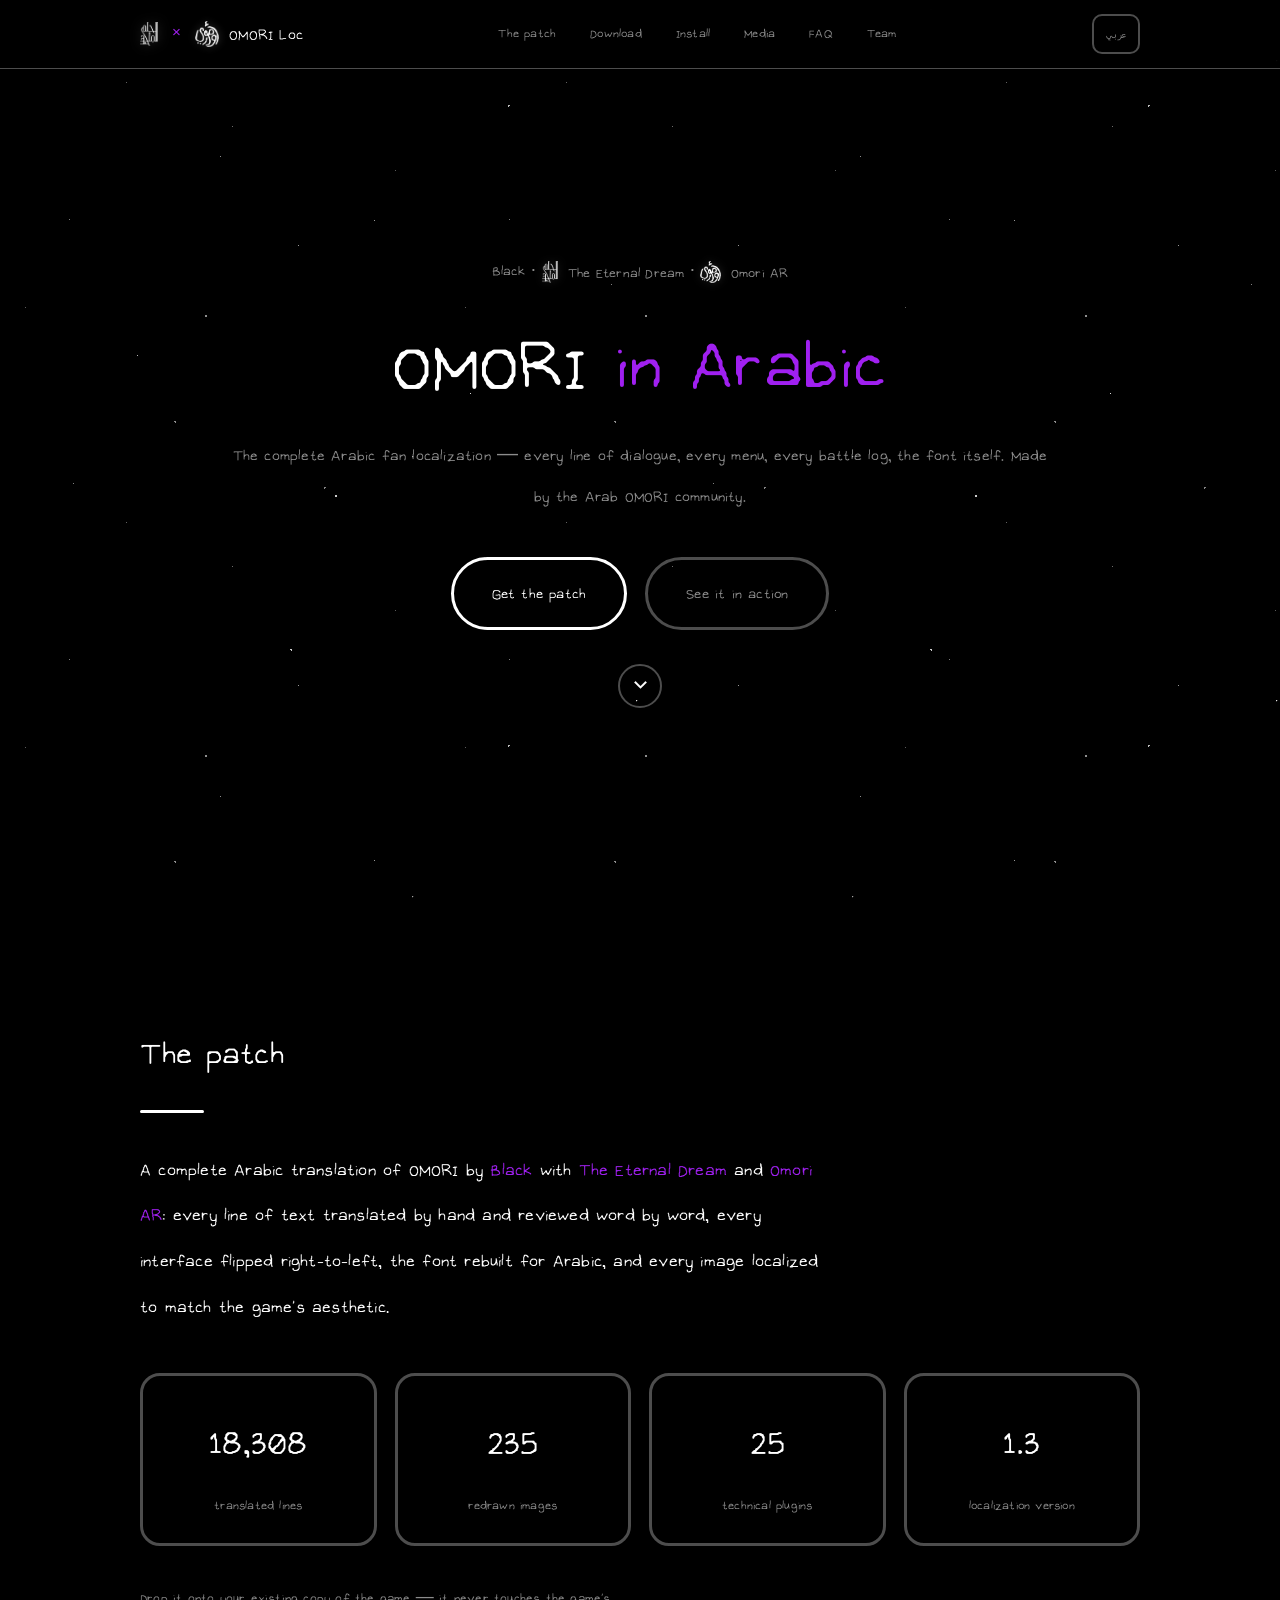
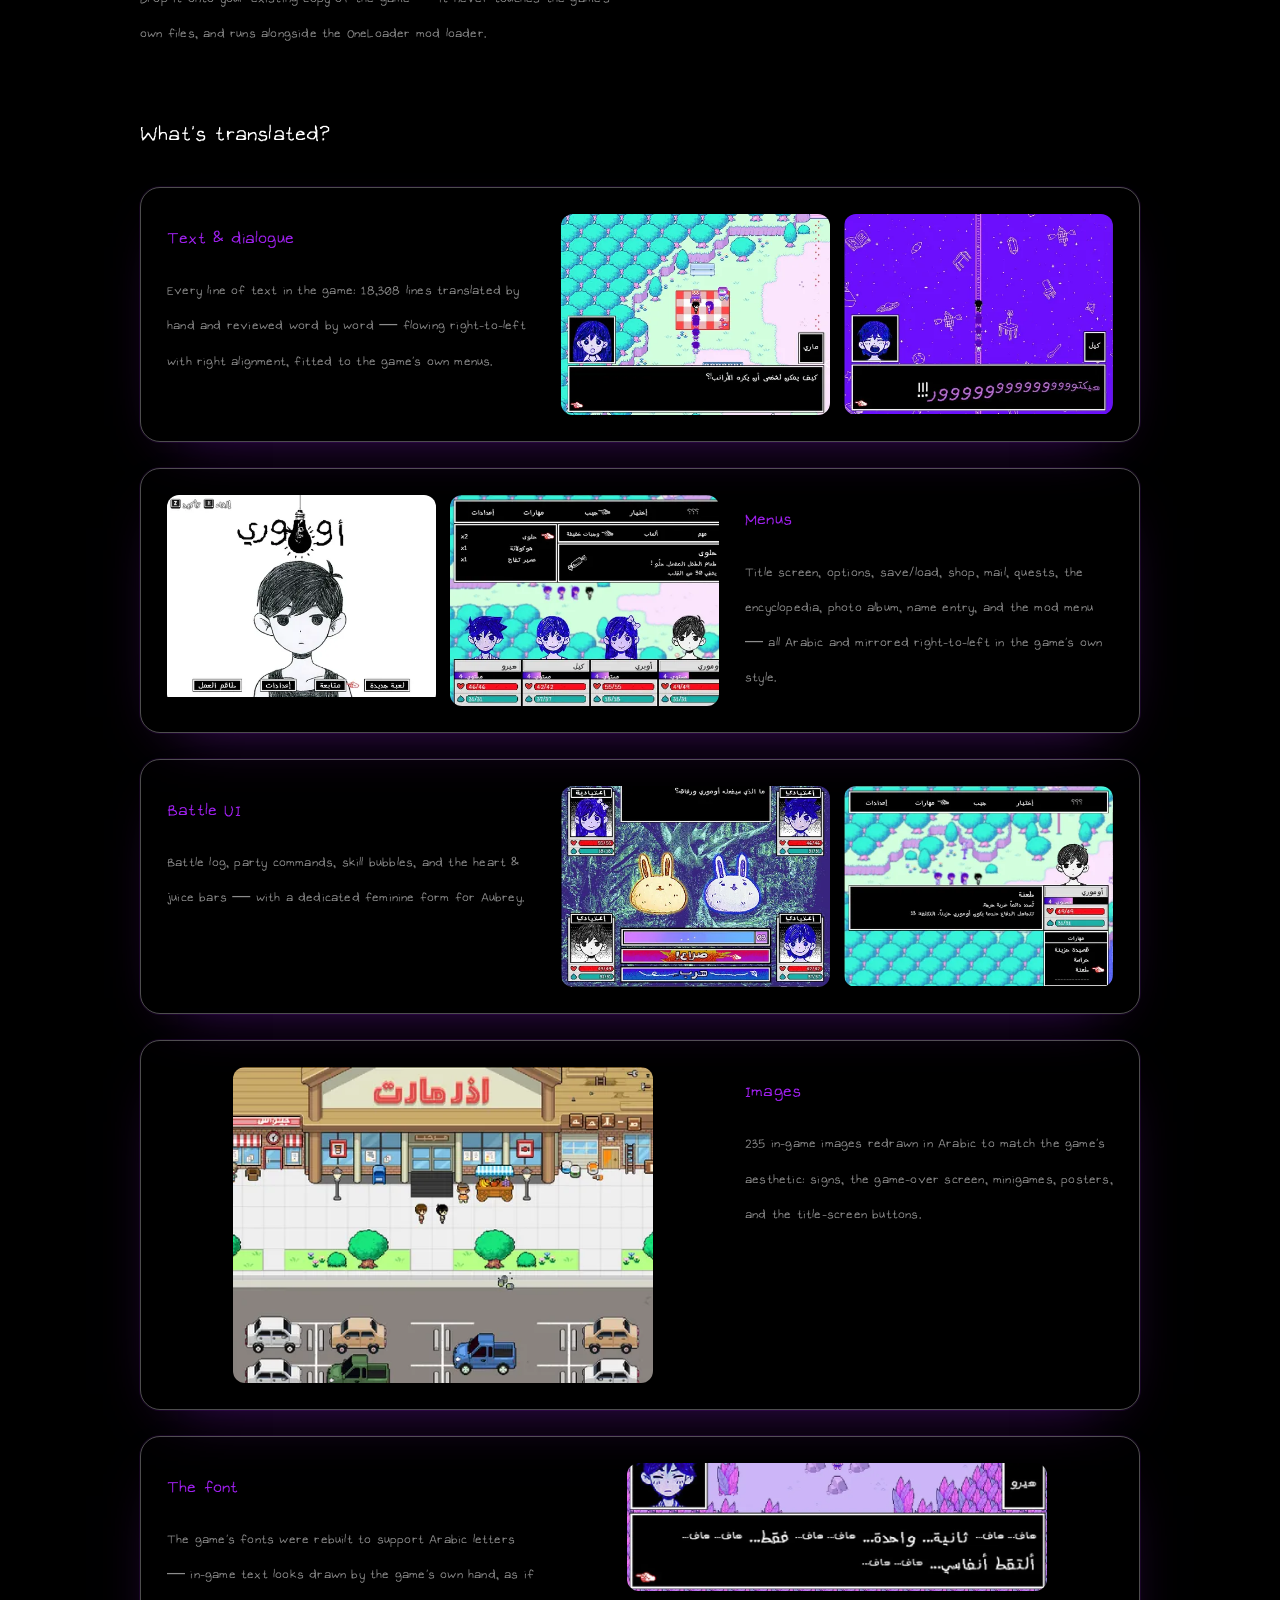
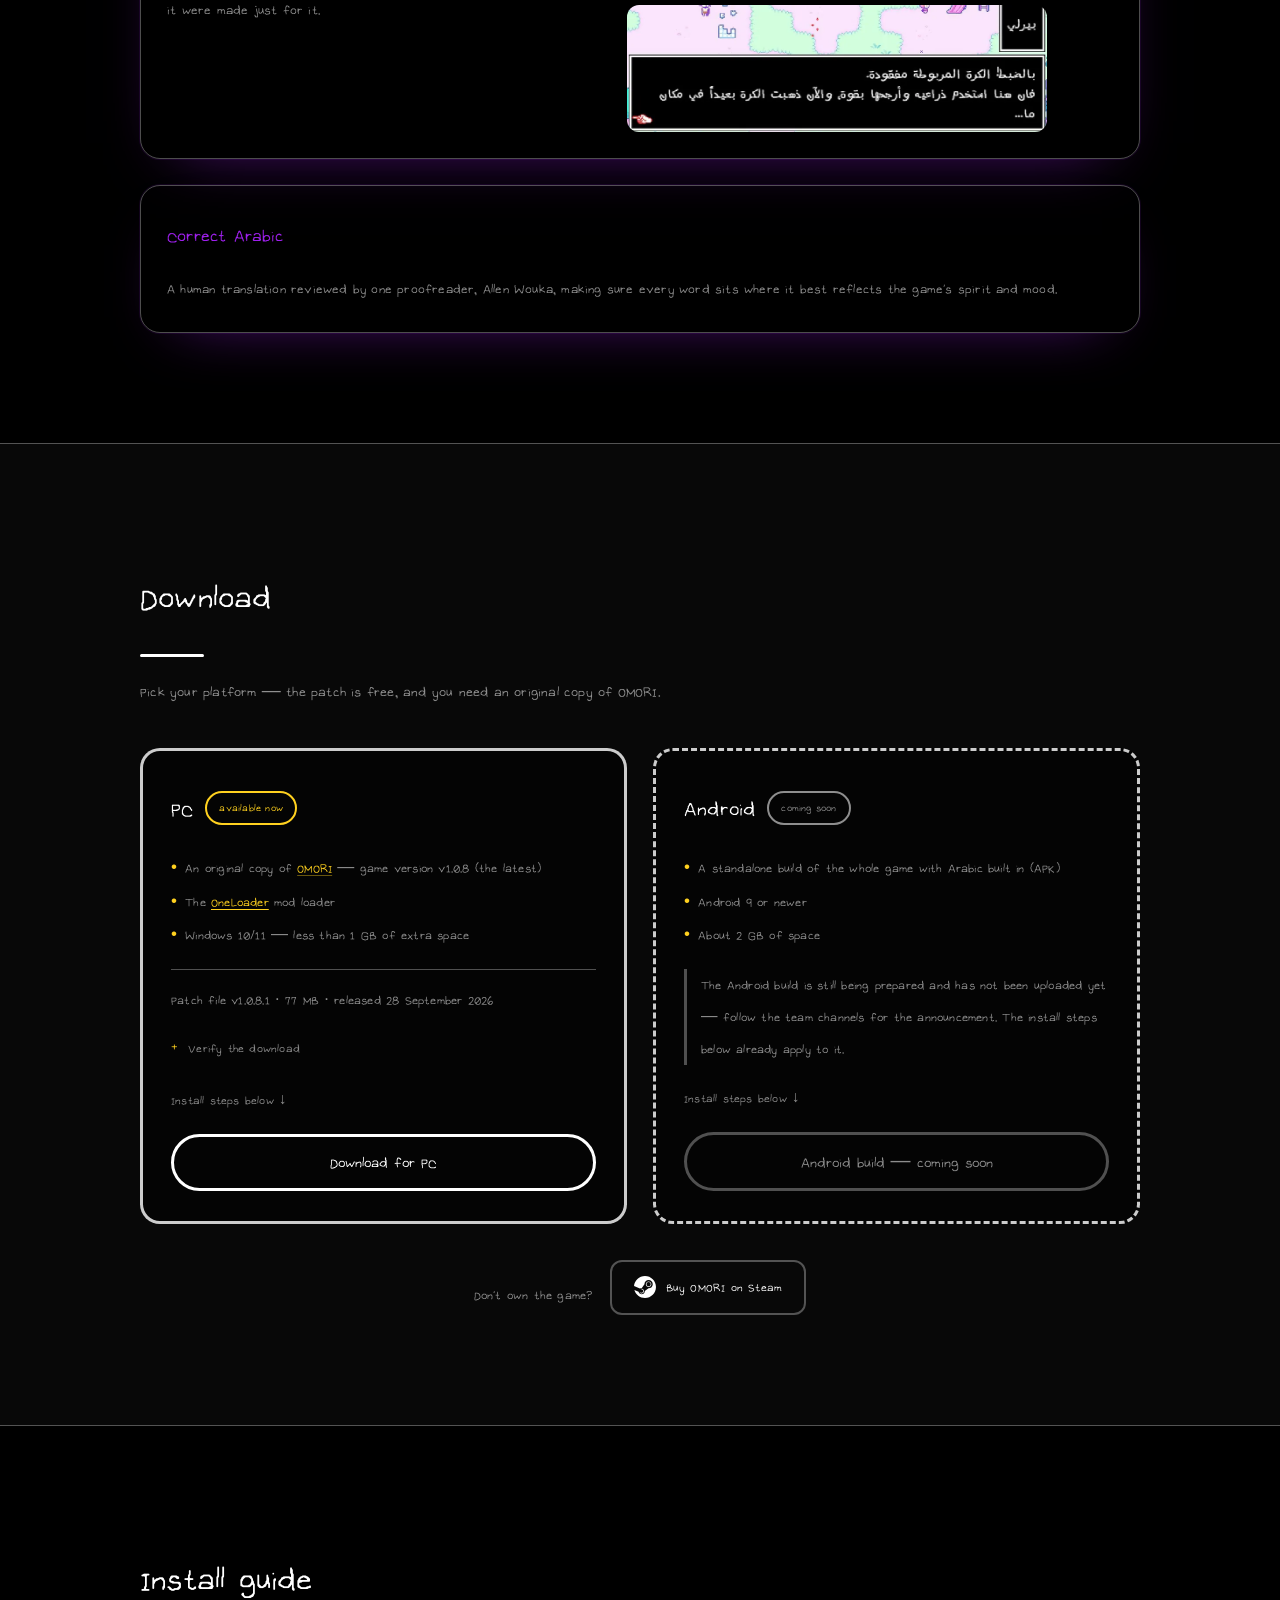
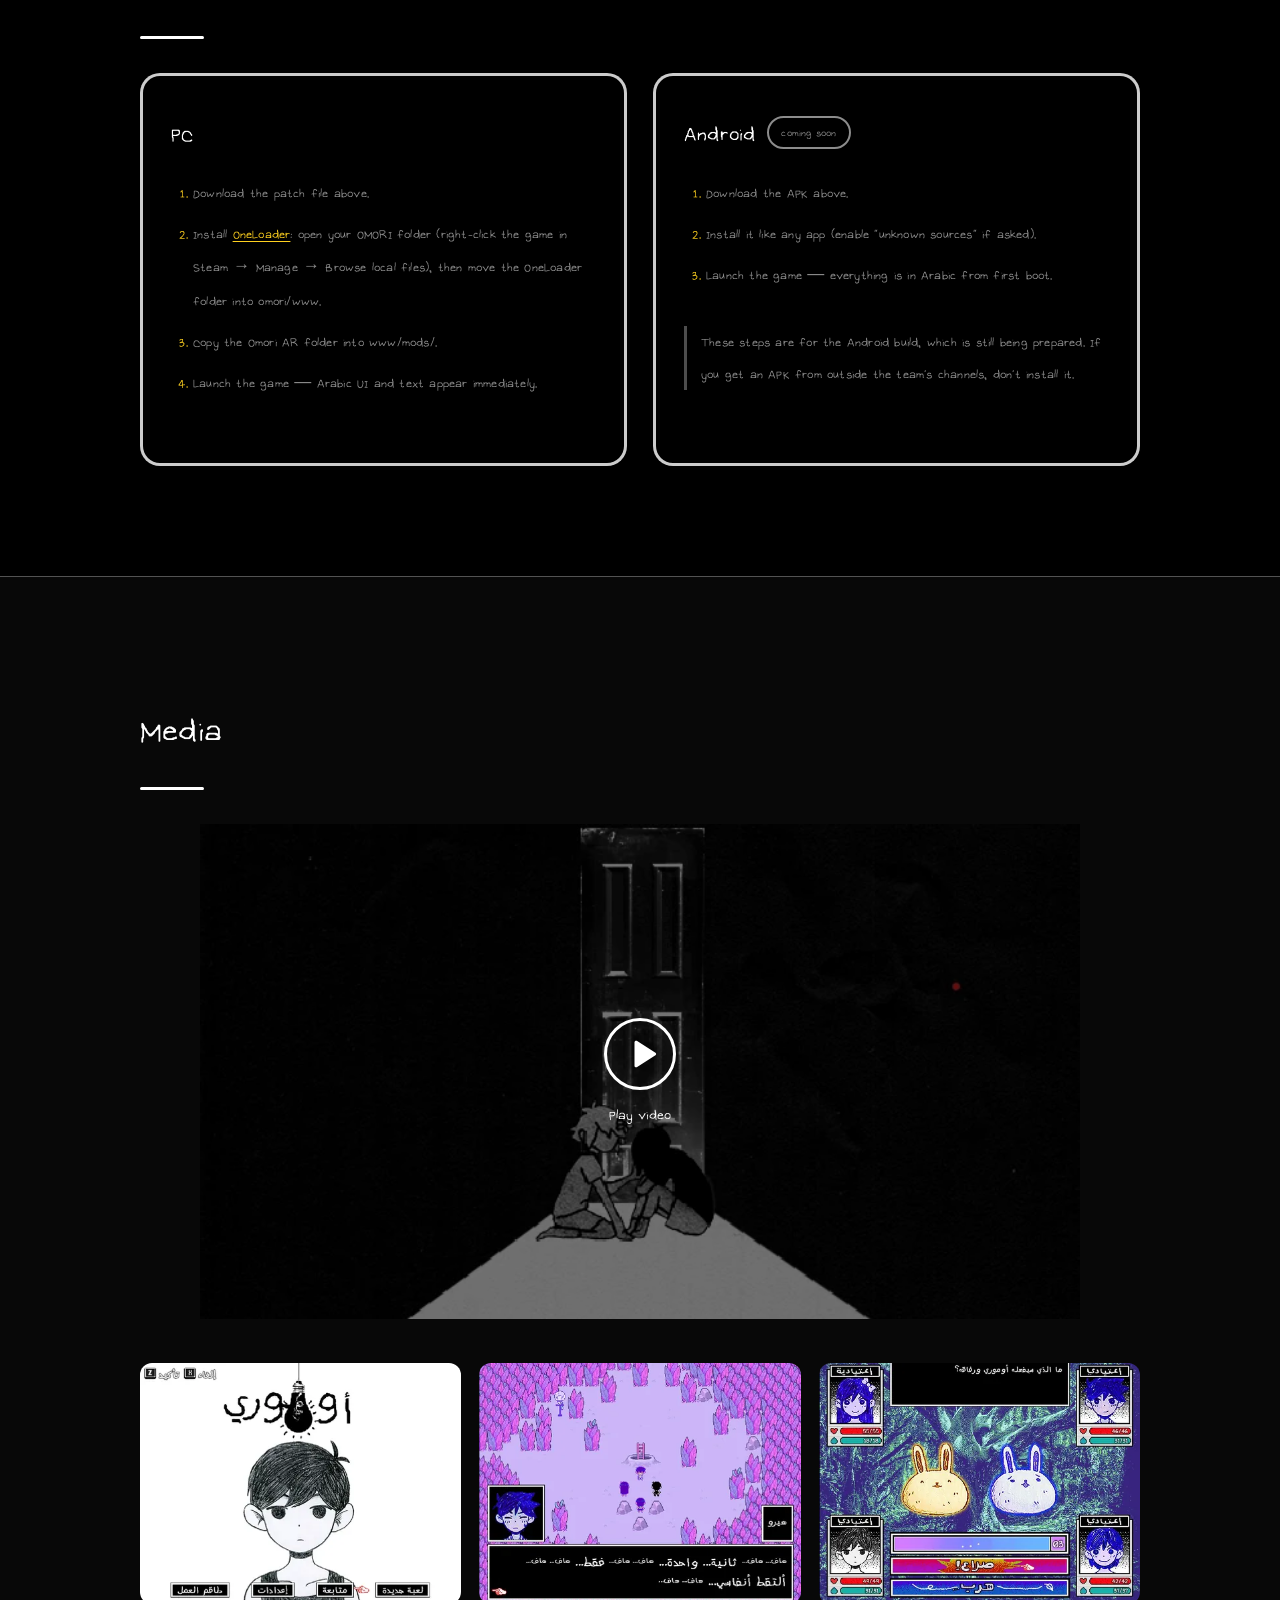
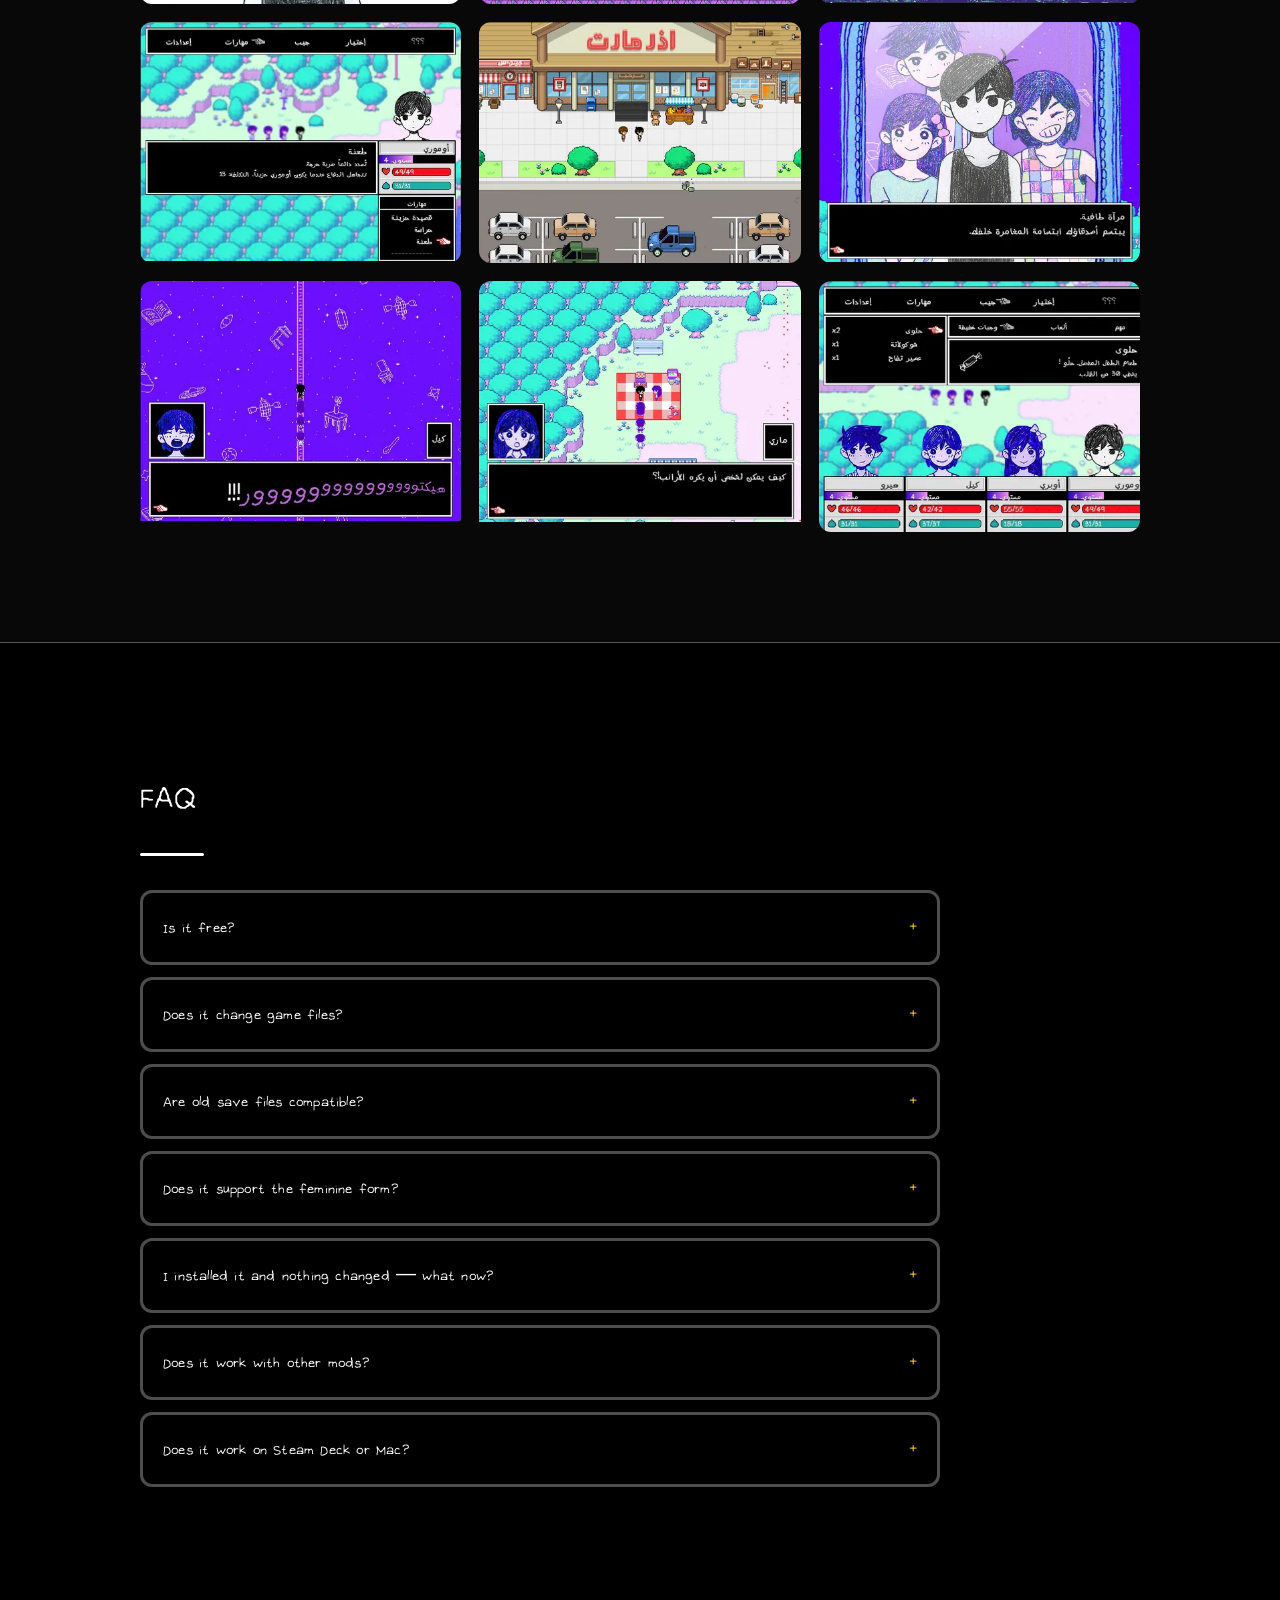
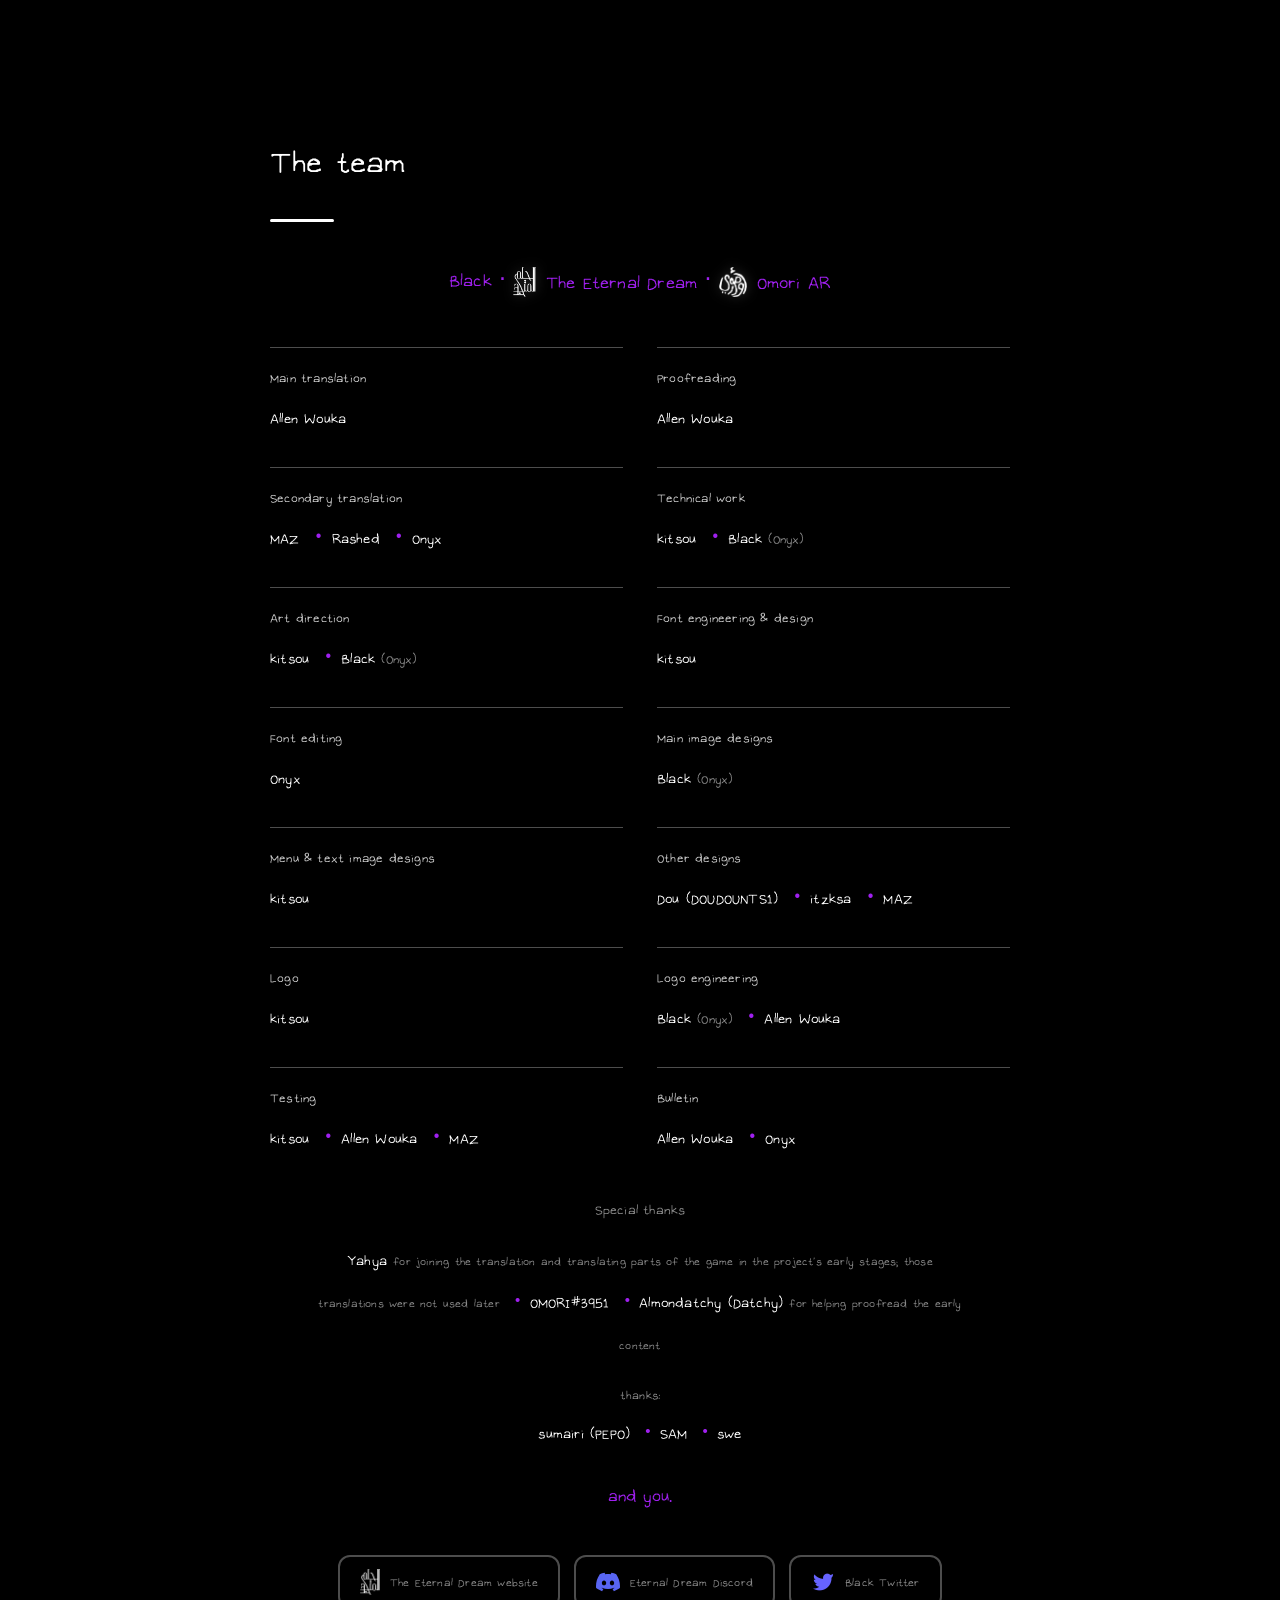
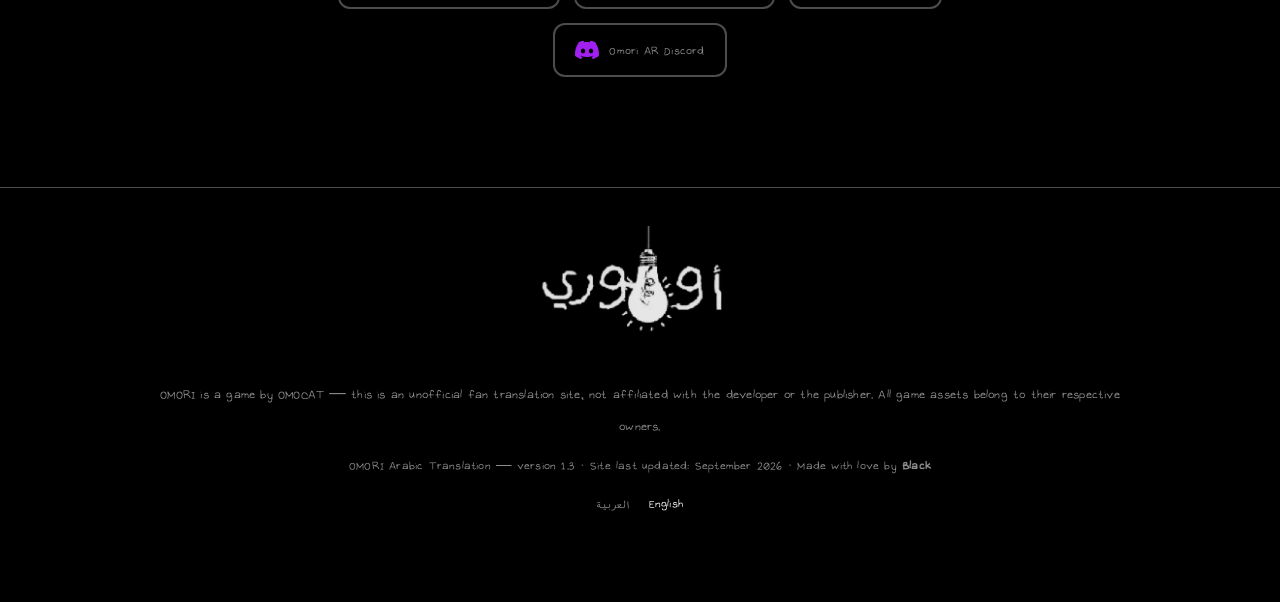
==== en/index.html @ e6ad6d79 "Add files via upload" ====
<!DOCTYPE html>
<html lang="en" dir="ltr">
<head>
<meta charset="UTF-8">
<meta name="viewport" content="width=device-width, initial-scale=1">
<meta name="theme-color" content="#000000">
<title>OMORI Arabic Translation — download &amp; install</title>
<meta name="description" content="The full Arabic localization of OMORI — 18,308 lines of dialogue, every menu, 235 redrawn images and a rebuilt font. Download and install guide inside.">

<script type="application/ld+json">
{
  "@context": "https://schema.org",
  "@type": "SoftwareApplication",
  "name": "OMORI Arabic Translation",
  "alternateName": "Omori AR",
  "url": "https://ylblack.github.io/omoriAR-website/en/",
  "image": "https://ylblack.github.io/omoriAR-website/assets/img/og-image.png",
  "applicationCategory": "GameApplication",
  "operatingSystem": "Windows 10, Windows 11, Android 9+",
  "softwareVersion": "1.3",
  "inLanguage": "ar",
  "offers": { "@type": "Offer", "price": "0", "priceCurrency": "USD" },
  "author": { "@type": "Organization", "name": "The Eternal Dream" },
  "isBasedOn": {
    "@type": "VideoGame",
    "name": "OMORI",
    "author": { "@type": "Organization", "name": "OMOCAT" },
    "sameAs": "https://store.steampowered.com/app/1150690/OMORI/"
  }
}
</script>

<link rel="canonical" href="https://ylblack.github.io/omoriAR-website/en/">
<link rel="alternate" hreflang="ar" href="https://ylblack.github.io/omoriAR-website/">
<link rel="alternate" hreflang="en" href="https://ylblack.github.io/omoriAR-website/en/">
<link rel="alternate" hreflang="x-default" href="https://ylblack.github.io/omoriAR-website/">

<meta property="og:type" content="website">
<meta property="og:site_name" content="OMORI Arabic Translation">
<meta property="og:url" content="https://ylblack.github.io/omoriAR-website/en/">
<meta property="og:locale" content="en_US">
<meta property="og:locale:alternate" content="ar_AR">
<meta property="og:title" content="OMORI Arabic Translation — download &amp; install">
<meta property="og:description" content="Every line of dialogue, every menu and 235 in-game images in Arabic, drawn with OMORI's own font. Free fan patch.">
<meta property="og:image" content="https://ylblack.github.io/omoriAR-website/assets/img/og-image.png">
<meta property="og:image:width" content="1200">
<meta property="og:image:height" content="630">
<meta property="og:image:alt" content="The Eternal Dream logo and the Arabic OMORI wordmark on a black background">
<meta name="twitter:card" content="summary_large_image">
<meta name="twitter:site" content="@B_L_M3">
<meta name="twitter:title" content="OMORI Arabic Translation">
<meta name="twitter:description" content="Every line of dialogue, every menu and 235 in-game images in Arabic.">
<meta name="twitter:image" content="https://ylblack.github.io/omoriAR-website/assets/img/og-image.png">

<link rel="icon" type="image/png" href="../assets/img/favicon.png">
<link rel="apple-touch-icon" href="../assets/img/twitter-96.png">
<link rel="preload" href="../assets/fonts/OMORI_GAME2.ttf" as="font" type="font/ttf" crossorigin>
<link rel="stylesheet" href="../css/main.css">
<style>
  /* small LTR overrides for the English page */
  body { letter-spacing: .2px; }
  .hero__omori { direction: rtl; }
  /* the title stroke grows from the left on LTR (everything else mirrors via logical CSS) */
  .section-title::after { transform-origin: left; }
</style>
<!-- flipped before first paint, so scroll-reveal never hides the page when JS is unavailable -->
<script>document.documentElement.classList.add('js');</script>
</head>
<body>

<a class="skip-link" href="#main">Skip to content</a>

<header class="site-header">
  <div class="site-header__inner">
    <a class="brand" href="#top" aria-label="OMORI Arabic Translation — home">
      <span class="brand__collab">
        <img class="team-brand__logo" src="../assets/img/etrdream-logo.png" alt="" width="22" height="30">
        <span class="brand__x" aria-hidden="true">×</span>
        <img class="brand__title-logo" src="../assets/img/omori-title-logo.png" alt="" width="24" height="26">
      </span>
      <span class="brand__name">OMORI Loc</span>
    </a>
    <nav class="nav" id="site-nav" aria-label="Main navigation">
      <a href="#about">The patch</a>
      <a href="#download">Download</a>
      <a href="#install">Install</a>
      <a href="#gallery">Media</a>
      <a href="#faq">FAQ</a>
      <a href="#credits">Team</a>
    </nav>
    <button class="menu-toggle" id="menu-toggle" aria-expanded="false" aria-controls="site-nav">
      <span class="menu-toggle__bar"></span>
      <span class="menu-toggle__bar"></span>
      <span class="menu-toggle__bar"></span>
      <span class="visually-hidden">Menu</span>
    </button>
    <a class="lang-switch" href="../index.html" lang="ar" hreflang="ar">
      <span aria-hidden="true">عربي</span>
      <span class="visually-hidden">التبديل إلى العربية</span>
    </a>
  </div>
  <div class="progress" id="progress" aria-hidden="true"><span class="progress__bar"></span></div>
</header>

<main id="main">

  <!-- ============ HERO ============ -->
  <section class="hero" id="top">
    <div class="stars" aria-hidden="true">
      <div class="stars__layer" data-depth="0.35"></div>
      <div class="stars__layer" data-depth="0.65"></div>
    </div>
    <div class="hero__content reveal">
      <p class="hero__kicker">Black · <span class="team-brand"><img class="team-brand__logo team-brand__logo--sm" src="../assets/img/etrdream-logo.png" alt="The Eternal Dream logo" width="17" height="22" loading="lazy">The Eternal Dream</span> · <span class="team-brand"><img class="team-brand__logo team-brand__logo--sm" src="../assets/img/omori-title-logo.png" alt="Omori AR logo" width="20" height="22" loading="lazy">Omori AR</span></p>
      <h1 class="hero__title">OMORI <span class="hero__omori">in Arabic</span></h1>
      <p class="hero__sub">The complete Arabic fan localization — every line of dialogue, every menu, every battle log, the font itself. Made by the Arab OMORI community.</p>
      <div class="hero__actions">
        <a class="btn btn--primary" href="#download">Get the patch</a>
        <a class="btn btn--ghost" href="#gallery">See it in action</a>
      </div>
      <a class="hero__scroll" href="#about" aria-label="Go to the introduction">
        <span class="hero__scroll-arrow" aria-hidden="true"></span>
      </a>
    </div>
  </section>

  <!-- ============ ABOUT ============ -->
  <section class="section" id="about">
    <div class="container">
      <h2 class="section-title reveal">The patch</h2>
      <div class="about reveal">
        <p class="about__lead">
          A complete Arabic translation of OMORI by <strong>Black</strong> with <strong>The Eternal Dream</strong>
          and <strong>Omori AR</strong>: every line of text translated by hand and reviewed word by word, every
          interface flipped right-to-left, the font rebuilt for Arabic, and every image localized to match
          the game's aesthetic.
        </p>
        <ul class="stats" role="list">
          <li class="stat reveal">
            <span class="stat__num" data-count="18308" data-sep=",">18,308</span>
            <span class="stat__label">translated lines</span>
          </li>
          <li class="stat reveal">
            <span class="stat__num" data-count="235">235</span>
            <span class="stat__label">redrawn images</span>
          </li>
          <li class="stat reveal">
            <span class="stat__num" data-count="25">25</span>
            <span class="stat__label">technical plugins</span>
          </li>
          <li class="stat reveal">
            <span class="stat__num" data-count="1.3" data-decimals="1">1.3</span>
            <span class="stat__label">localization version</span>
          </li>
        </ul>
        <p class="about__note reveal">Drop it onto your existing copy of the game — it never touches the game's own files, and runs alongside the&nbsp;<span class="latin">OneLoader</span> mod loader.</p>

        <h3 class="about__sub reveal" id="translated">What's translated?</h3>

        <div class="feats">

          <article class="feat reveal">
            <div class="feat__text">
              <h4 class="feat__title">Text &amp; dialogue</h4>
              <p>Every line of text in the game: 18,308 lines translated by hand and reviewed word by word — flowing right-to-left with right alignment, fitted to the game's own menus.</p>
            </div>
            <div class="plate plate--pair">
              <figure class="shot">
                <img src="../assets/img/screens/omori_08.webp" srcset="../assets/img/screens/omori_08-480.webp 480w, ../assets/img/screens/omori_08.webp 960w" sizes="(max-width: 520px) 92vw, (max-width: 960px) 45vw, 300px" width="957" height="717" loading="lazy" decoding="async" alt="Arabic dialogue about rabbits: Mari's portrait inside the text box above the line &#8220;How could anyone hate rabbits?&#8221;">
              </figure>
              <figure class="shot">
                <img src="../assets/img/screens/kel_laugh.webp" srcset="../assets/img/screens/kel_laugh-480.webp 480w, ../assets/img/screens/kel_laugh.webp 960w" sizes="(max-width: 520px) 92vw, (max-width: 960px) 45vw, 300px" width="960" height="717" loading="lazy" decoding="async" alt="Arabic dialogue in Black Space: Kel laughing, his portrait in the text box above a long line of connected letters">
              </figure>
            </div>
          </article>

          <article class="feat feat--rev reveal">
            <div class="feat__text">
              <h4 class="feat__title">Menus</h4>
              <p>Title screen, options, save/load, shop, mail, quests, the encyclopedia, photo album, name entry, and the mod menu — all Arabic and mirrored right-to-left in the game's own style.</p>
            </div>
            <div class="plate plate--pair">
              <figure class="shot">
                <img src="../assets/img/screens/omort_title.webp" srcset="../assets/img/screens/omort_title-480.webp 480w, ../assets/img/screens/omort_title.webp 960w" sizes="(max-width: 520px) 92vw, (max-width: 960px) 45vw, 300px" width="960" height="720" loading="lazy" decoding="async" alt="The Arabic OMORI title screen: the hand-drawn Arabic wordmark with New Game, Continue, Options and Credits buttons">
              </figure>
              <figure class="shot">
                <img src="../assets/img/screens/screen10.webp" srcset="../assets/img/screens/screen10-480.webp 480w, ../assets/img/screens/screen10.webp 960w" sizes="(max-width: 520px) 92vw, (max-width: 960px) 45vw, 300px" width="960" height="751" loading="lazy" decoding="async" alt="The Arabic item bag menu with candy, chocolate and apple juice, plus the selected item's description">
              </figure>
            </div>
          </article>

          <article class="feat reveal">
            <div class="feat__text">
              <h4 class="feat__title">Battle UI</h4>
              <p>Battle log, party commands, skill bubbles, and the heart &amp; juice bars — with a dedicated feminine form for Aubrey.</p>
            </div>
            <div class="plate plate--pair">
              <figure class="shot">
                <img src="../assets/img/screens/screen3.webp" srcset="../assets/img/screens/screen3-480.webp 480w, ../assets/img/screens/screen3.webp 960w" sizes="(max-width: 520px) 92vw, (max-width: 960px) 45vw, 300px" width="960" height="719" loading="lazy" decoding="async" alt="Battle interface in Arabic: heart and juice bars for Aubrey and Kel, the skill bar and the enemy counter">
              </figure>
              <figure class="shot">
                <img src="../assets/img/screens/screen4.webp" srcset="../assets/img/screens/screen4-480.webp 480w, ../assets/img/screens/screen4.webp 960w" sizes="(max-width: 520px) 92vw, (max-width: 960px) 45vw, 300px" width="960" height="717" loading="lazy" decoding="async" alt="A skill description in Arabic during battle, with the skill name and its cost">
              </figure>
            </div>
          </article>

          <article class="feat feat--rev reveal">
            <div class="feat__text">
              <h4 class="feat__title">Images</h4>
              <p>235 in-game images redrawn in Arabic to match the game's aesthetic: signs, the game-over screen, minigames, posters, and the title-screen buttons.</p>
            </div>
            <div class="plate plate--pair">
              <figure class="shot">
                <img src="../assets/img/screens/store_plaza.webp" srcset="../assets/img/screens/store_plaza-480.webp 480w, ../assets/img/screens/store_plaza.webp 960w" sizes="(max-width: 520px) 92vw, (max-width: 960px) 45vw, 300px" width="957" height="720" loading="lazy" decoding="async" alt="The store plaza in Arabic, with a redrawn sign above the shop and the candy cart in front">
              </figure>
            </div>
          </article>

          <article class="feat reveal">
            <div class="feat__text">
              <h4 class="feat__title">The font</h4>
              <p>The game's fonts were rebuilt to support Arabic letters — in-game text looks drawn by the game's own hand, as if it were made just for it.</p>
            </div>
            <div class="plate plate--wide">
              <figure class="shot">
                <img src="../assets/img/screens/detail1.webp" sizes="(max-width: 520px) 92vw, (max-width: 960px) 45vw, 300px" width="960" height="293" loading="lazy" decoding="async" alt="A close-up of an Arabic dialogue box showing connected letterforms, diacritics and punctuation">
              </figure>
              <figure class="shot">
                <img src="../assets/img/screens/detail2.webp" sizes="(max-width: 520px) 92vw, (max-width: 960px) 45vw, 300px" width="960" height="291" loading="lazy" decoding="async" alt="A close-up of an Arabic dialogue line from the game, showing the original stroke weight and line spacing">
              </figure>
            </div>
          </article>

          <article class="feat feat--text reveal">
            <div class="feat__text">
              <h4 class="feat__title">Correct Arabic</h4>
              <p>A human translation reviewed by one proofreader, <span class="latin">Allen Wouka</span>, making sure every word sits where it best reflects the game's spirit and mood.</p>
            </div>
          </article>

        </div>
      </div>
    </div>
  </section>

  <!-- ============ DOWNLOAD ============ -->
  <section class="section section--download section--alt" id="download">
    <div class="container">
      <h2 class="section-title reveal">Download</h2>
      <p class="download-note reveal">Pick your platform — the patch is free, and you need an original copy of OMORI.</p>

      <div class="download-grid">
        <article class="dl reveal" id="dl-pc">
          <h3 class="dl__title">PC <span class="dl__badge">available now</span></h3>
          <ul class="dl__reqs" role="list">
            <li>An original copy of <a class="steam-link" href="https://store.steampowered.com/app/1150690/OMORI/" target="_blank" rel="noopener">OMORI</a> — game version <span class="latin">v1.0.8</span> (the latest)</li>
            <li>The <a class="dl-link" href="https://github.com/rphsoftware/OneLoader/releases" target="_blank" rel="noopener">OneLoader</a> mod loader</li>
            <li>Windows 10/11 — less than <span class="latin">1&nbsp;GB</span> of extra space</li>
          </ul>
          <p class="dl__meta">
            Patch file <span class="latin" data-site="build">v1.0.8.1</span> ·
            <span data-site="size">77 MB</span> ·
            released <span data-site="date">28 September 2026</span>
          </p>
          <details class="dl__verify">
            <summary>Verify the download</summary>
            <p class="dl__hash latin" data-site="sha">0aa8ffdda90793f43c9d9fb494b724bbaddcc1cd23f2ada778f5c392ab89d40d</p>
            <p>After downloading, run <span class="latin">certutil -hashfile Omori.AR.release.zip SHA256</span> in the file's folder and compare it with the checksum above.</p>
          </details>
          <p class="dl__steps-hint">Install steps below ↓</p>
          <button class="btn btn--primary dl__btn" type="button" data-download="pc">Download for PC</button>
        </article>

        <article class="dl dl--soon reveal" id="dl-android">
          <h3 class="dl__title">Android <span class="dl__badge dl__badge--soon">coming soon</span></h3>
          <ul class="dl__reqs" role="list">
            <li>A standalone build of the whole game with Arabic built in (<span class="latin">APK</span>)</li>
            <li>Android <span class="latin">9</span> or newer</li>
            <li>About <span class="latin">2&nbsp;GB</span> of space</li>
          </ul>
          <p class="dl__note" id="dl-android-note">The Android build is still being prepared and has not been uploaded yet — follow the team channels for the announcement. The install steps below already apply to it.</p>
          <p class="dl__steps-hint">Install steps below ↓</p>
          <button class="btn btn--ghost dl__btn" type="button" data-download="android" aria-describedby="dl-android-note">Android build — coming soon</button>
        </article>
      </div>

      <p class="dl-msg reveal" id="dl-msg" role="status" aria-live="polite" tabindex="-1" hidden></p>

      <p class="steam-cta reveal">
        Don't own the game?
        <a class="steam-cta__btn" href="https://store.steampowered.com/app/1150690/OMORI/" target="_blank" rel="noopener">
          <img src="../assets/img/steam.svg" alt="" width="22" height="22">
          Buy OMORI on Steam
        </a>
      </p>
    </div>
  </section>

  <!-- ============ INSTALL ============ -->
  <section class="section" id="install">
    <div class="container">
      <h2 class="section-title reveal">Install guide</h2>
      <div class="download-grid">
        <article class="dl reveal">
          <h3 class="dl__title">PC</h3>
          <ol class="dl__steps">
            <li>Download the patch file above.</li>
            <li>Install <a class="dl-link" href="https://github.com/rphsoftware/OneLoader/releases" target="_blank" rel="noopener">OneLoader</a>: open your OMORI folder (right-click the game in Steam → <span class="latin">Manage → Browse local files</span>), then move the <span class="latin">OneLoader</span> folder into <span class="latin">omori/www</span>.</li>
            <li>Copy the <span class="latin">Omori AR</span> folder into <span class="latin">www/mods/</span>.</li>
            <li>Launch the game — Arabic UI and text appear immediately.</li>
          </ol>
        </article>
        <article class="dl reveal">
          <h3 class="dl__title">Android <span class="dl__badge dl__badge--soon">coming soon</span></h3>
          <ol class="dl__steps">
            <li>Download the <span class="latin">APK</span> above.</li>
            <li>Install it like any app (enable "unknown sources" if asked).</li>
            <li>Launch the game — everything is in Arabic from first boot.</li>
          </ol>
          <p class="dl__note">These steps are for the Android build, which is still being prepared. If you get an <span class="latin">APK</span> from outside the team's channels, don't install it.</p>
        </article>
      </div>
    </div>
  </section>

  <!-- ============ GALLERY ============ -->
  <section class="section section--alt" id="gallery">
    <div class="container">
      <h2 class="section-title reveal">Media</h2>

      <div class="video-frame reveal">
        <video id="trailer" preload="none" playsinline poster="../assets/img/video-poster.webp">
          <source src="../assets/video/jan-2023-trailer.mp4" type="video/mp4">
          Your browser does not support video.
        </video>
        <button class="video-cover" id="video-cover" type="button" aria-label="Play video">
          <span class="video-cover__icon" aria-hidden="true">
            <svg viewBox="0 0 24 24" width="34" height="34" fill="currentColor" focusable="false"><path d="M6 3.6v16.8c0 .8.9 1.3 1.6.9l13.2-8.4a1 1 0 0 0 0-1.7L7.6 2.7C6.9 2.3 6 2.8 6 3.6z"/></svg>
          </span>
          <span class="video-cover__label">Play video</span>
        </button>
        <button class="video-ctrl" id="video-ctrl" type="button" aria-label="Pause" hidden>
          <span class="video-ctrl__icon" id="video-ctrl-icon" aria-hidden="true"></span>
        </button>
      </div>

      <div class="plates" id="gallery-grid">
        <figure class="shot shot--grid" data-tags="menus">
          <button class="shot__open" type="button" data-lightbox>
            <img src="../assets/img/screens/omort_title-480.webp" srcset="../assets/img/screens/omort_title-480.webp 480w, ../assets/img/screens/omort_title.webp 960w" sizes="(max-width: 620px) 92vw, (max-width: 960px) 45vw, 300px" width="480" height="360" loading="lazy" decoding="async" alt="The Arabic OMORI title screen: the hand-drawn Arabic wordmark with New Game, Continue, Options and Credits buttons">
            <span class="visually-hidden">View the title screen larger</span>
          </button>
        </figure>
        <figure class="shot shot--grid" data-tags="dialogue">
          <button class="shot__open" type="button" data-lightbox>
            <img src="../assets/img/screens/screen2-480.webp" srcset="../assets/img/screens/screen2-480.webp 480w, ../assets/img/screens/screen2.webp 960w" sizes="(max-width: 620px) 92vw, (max-width: 960px) 45vw, 300px" width="480" height="360" loading="lazy" decoding="async" alt="Arabic dialogue in OMORI: Hero out of breath in Black Space, punctuation matching the original">
            <span class="visually-hidden">View the Hero screenshot larger</span>
          </button>
        </figure>
        <figure class="shot shot--grid" data-tags="battle">
          <button class="shot__open" type="button" data-lightbox>
            <img src="../assets/img/screens/screen3-480.webp" srcset="../assets/img/screens/screen3-480.webp 480w, ../assets/img/screens/screen3.webp 960w" sizes="(max-width: 620px) 92vw, (max-width: 960px) 45vw, 300px" width="480" height="359" loading="lazy" decoding="async" alt="Battle interface in Arabic: heart and juice bars for Aubrey and Kel, the skill bar and the enemy counter">
            <span class="visually-hidden">View the battle screenshot larger</span>
          </button>
        </figure>
        <figure class="shot shot--grid" data-tags="battle">
          <button class="shot__open" type="button" data-lightbox>
            <img src="../assets/img/screens/screen4-480.webp" srcset="../assets/img/screens/screen4-480.webp 480w, ../assets/img/screens/screen4.webp 960w" sizes="(max-width: 620px) 92vw, (max-width: 960px) 45vw, 300px" width="480" height="358" loading="lazy" decoding="async" alt="A skill description in Arabic during battle, with the skill name and its cost">
            <span class="visually-hidden">View the skill description larger</span>
          </button>
        </figure>
        <figure class="shot shot--grid" data-tags="images">
          <button class="shot__open" type="button" data-lightbox>
            <img src="../assets/img/screens/store_plaza-480.webp" srcset="../assets/img/screens/store_plaza-480.webp 480w, ../assets/img/screens/store_plaza.webp 960w" sizes="(max-width: 620px) 92vw, (max-width: 960px) 45vw, 300px" width="480" height="361" loading="lazy" decoding="async" alt="The Arabic store plaza: the &#8220;Othermart&#8221; sign redrawn above the shopfront, with the sweet cart and the stalls">
            <span class="visually-hidden">View the store plaza larger</span>
          </button>
        </figure>
        <figure class="shot shot--grid" data-tags="dialogue">
          <button class="shot__open" type="button" data-lightbox>
            <img src="../assets/img/screens/screen6-480.webp" srcset="../assets/img/screens/screen6-480.webp 480w, ../assets/img/screens/screen6.webp 960w" sizes="(max-width: 620px) 92vw, (max-width: 960px) 45vw, 300px" width="480" height="359" loading="lazy" decoding="async" alt="Group dialogue in Arabic with three character portraits above the text box">
            <span class="visually-hidden">View the group dialogue larger</span>
          </button>
        </figure>
        <figure class="shot shot--grid" data-tags="dialogue">
          <button class="shot__open" type="button" data-lightbox>
            <img src="../assets/img/screens/kel_laugh-480.webp" srcset="../assets/img/screens/kel_laugh-480.webp 480w, ../assets/img/screens/kel_laugh.webp 960w" sizes="(max-width: 620px) 92vw, (max-width: 960px) 45vw, 300px" width="480" height="358" loading="lazy" decoding="async" alt="Arabic dialogue in Black Space: Kel laughing, his portrait in the text box above a long line of connected letters">
            <span class="visually-hidden">View the Kel screenshot larger</span>
          </button>
        </figure>
        <figure class="shot shot--grid" data-tags="dialogue">
          <button class="shot__open" type="button" data-lightbox>
            <img src="../assets/img/screens/screen9-480.webp" srcset="../assets/img/screens/screen9-480.webp 480w, ../assets/img/screens/screen9.webp 960w" sizes="(max-width: 620px) 92vw, (max-width: 960px) 45vw, 300px" width="480" height="360" loading="lazy" decoding="async" alt="An Arabic scene with Mari's portrait inside the text box and a dialogue line below">
            <span class="visually-hidden">View the Mari screenshot larger</span>
          </button>
        </figure>
        <figure class="shot shot--grid" data-tags="menus">
          <button class="shot__open" type="button" data-lightbox>
            <img src="../assets/img/screens/screen10-480.webp" srcset="../assets/img/screens/screen10-480.webp 480w, ../assets/img/screens/screen10.webp 960w" sizes="(max-width: 620px) 92vw, (max-width: 960px) 45vw, 300px" width="480" height="375" loading="lazy" decoding="async" alt="The Arabic item bag menu with candy, chocolate and apple juice, plus the selected item's description">
            <span class="visually-hidden">View the bag menu larger</span>
          </button>
        </figure>
      </div>

      <!-- Adding screenshots: run tools/optimize-screens.py, then add a <figure> here
           (or list the file in EXTRA_SCREENS at the top of js/main.js). -->
    </div>
  </section>

  <!-- ============ FAQ ============ -->
  <section class="section" id="faq">
    <div class="container">
      <h2 class="section-title reveal">FAQ</h2>
      <div class="faq reveal">
        <details class="faq__item">
          <summary>Is it free?</summary>
          <p>Yes — like all fan translations. You still need an original copy of OMORI.</p>
        </details>
        <details class="faq__item">
          <summary>Does it change game files?</summary>
          <p>No — it installs as a side-loading mod on top of your copy. To remove it, delete the <span class="latin">Omori AR</span> folder and the game is exactly as it was.</p>
        </details>
        <details class="faq__item">
          <summary>Are old save files compatible?</summary>
          <p>Yes — but the character name you typed yourself appears in English, because it is stored inside the save file. In a new game the name shows in Arabic as expected.</p>
        </details>
        <details class="faq__item">
          <summary>Does it support the feminine form?</summary>
          <p>Yes — the battle log and the emotion states have a feminine version, and it appears even when Aubrey leads the party.</p>
        </details>
        <details class="faq__item">
          <summary>I installed it and nothing changed — what now?</summary>
          <p>First check that the <span class="latin">Omori AR</span> folder sits inside <span class="latin">www/mods/</span> and that <span class="latin">OneLoader</span> is installed as shown in the install steps above, then close the game completely and open it again. If nothing shows up, launch the game from <span class="latin">Steam</span> directly and temporarily disable any other mod to rule out a conflict.</p>
        </details>
        <details class="faq__item">
          <summary>Does it work with other mods?</summary>
          <p>Usually yes — it runs on <span class="latin">OneLoader</span> and never replaces the game's files, though mods that rewrite dialogue or the font itself can clash on a few screens.</p>
        </details>
        <details class="faq__item">
          <summary>Does it work on Steam Deck or Mac?</summary>
          <p>The PC patch targets Windows. On <span class="latin">Steam Deck</span> you can try it through <span class="latin">Proton</span> by following the same steps inside the game folder, but it is not officially supported.</p>
        </details>
      </div>
    </div>
  </section>

  <!-- ============ CREDITS ============ -->
  <section class="section section--credits" id="credits">
    <div class="container container--narrow">
      <h2 class="section-title reveal">The team</h2>
      <p class="cr-teams reveal">
          Black &middot;
          <span class="team-brand">
            <img class="team-brand__logo" src="../assets/img/etrdream-logo.png" alt="The Eternal Dream logo" width="22" height="30" loading="lazy">
            The Eternal Dream
          </span> &middot;
          <span class="team-brand">
            <img class="team-brand__logo" src="../assets/img/omori-title-logo.png" alt="Omori AR logo" width="30" height="30" loading="lazy">
            Omori AR
          </span>
        </p>

      <div class="creds reveal">
        <div class="creds__group">
          <h3 class="creds__role">Main translation</h3>
          <ul class="creds__names" role="list">
            <li>Allen Wouka</li>
          </ul>
        </div>
        <div class="creds__group">
          <h3 class="creds__role">Proofreading</h3>
          <ul class="creds__names" role="list">
            <li>Allen Wouka</li>
          </ul>
        </div>
        <div class="creds__group">
          <h3 class="creds__role">Secondary translation</h3>
          <ul class="creds__names" role="list">
            <li>MAZ</li>
            <li>Rashed</li>
            <li>Onyx</li>
          </ul>
        </div>
        <div class="creds__group">
          <h3 class="creds__role">Technical work</h3>
          <ul class="creds__names" role="list">
            <li>kitsou</li>
            <li>Black <span class="cred-alias">(Onyx)</span></li>
          </ul>
        </div>
        <div class="creds__group">
          <h3 class="creds__role">Art direction</h3>
          <ul class="creds__names" role="list">
            <li>kitsou</li>
            <li>Black <span class="cred-alias">(Onyx)</span></li>
          </ul>
        </div>
        <div class="creds__group">
          <h3 class="creds__role">Font engineering &amp; design</h3>
          <ul class="creds__names" role="list">
            <li>kitsou</li>
          </ul>
        </div>
        <div class="creds__group">
          <h3 class="creds__role">Font editing</h3>
          <ul class="creds__names" role="list">
            <li>Onyx</li>
          </ul>
        </div>
        <div class="creds__group">
          <h3 class="creds__role">Main image designs</h3>
          <ul class="creds__names" role="list">
            <li>Black <span class="cred-alias">(Onyx)</span></li>
          </ul>
        </div>
        <div class="creds__group">
          <h3 class="creds__role">Menu &amp; text image designs</h3>
          <ul class="creds__names" role="list">
            <li>kitsou</li>
          </ul>
        </div>
        <div class="creds__group">
          <h3 class="creds__role">Other designs</h3>
          <ul class="creds__names" role="list">
            <li>Dou (DOUDOUNTS1)</li>
            <li>itzksa</li>
            <li>MAZ</li>
          </ul>
        </div>
        <div class="creds__group">
          <h3 class="creds__role">Logo</h3>
          <ul class="creds__names" role="list">
            <li>kitsou</li>
          </ul>
        </div>
        <div class="creds__group">
          <h3 class="creds__role">Logo engineering</h3>
          <ul class="creds__names" role="list">
            <li>Black <span class="cred-alias">(Onyx)</span></li>
            <li>Allen Wouka</li>
          </ul>
        </div>
        <div class="creds__group">
          <h3 class="creds__role">Testing</h3>
          <ul class="creds__names" role="list">
            <li>kitsou</li>
            <li>Allen Wouka</li>
            <li>MAZ</li>
          </ul>
        </div>
        <div class="creds__group">
          <h3 class="creds__role">Bulletin</h3>
          <ul class="creds__names" role="list">
            <li>Allen Wouka</li>
            <li>Onyx</li>
          </ul>
        </div>
      </div>

      <div class="thanks reveal">
        <h3 class="thanks__title">Special thanks</h3>
        <ul class="thanks__list" role="list">
          <li>Yahya <small class="thanks__note">for joining the translation and translating parts of the game in the project's early stages; those translations were not used later</small></li>
          <li>OMORI#3951</li>
          <li>Almondatchy (Datchy) <small class="thanks__note">for helping proofread the early content</small></li>
          <li class="thanks__lead">thanks:</li>
          <li>sumairi (PEPO)</li>
          <li>SAM</li>
          <li>swe</li>
        </ul>
        <p class="thanks__you">and you.</p>
      </div>

      <div class="community reveal">
        <a class="community__link" href="https://etrdream.com/" target="_blank" rel="noopener">
          <img src="../assets/img/etrdream-logo.png" alt="" width="22" height="30" loading="lazy">
          <span>The Eternal Dream website</span>
        </a>
        <a class="community__link" href="https://discord.gg/EsHku5wJed" target="_blank" rel="noopener">
          <img src="../assets/img/discord.svg" alt="" width="26" height="26" loading="lazy">
          <span>Eternal Dream Discord</span>
        </a>
        <a class="community__link" href="https://x.com/B_L_M3" target="_blank" rel="noopener">
          <img src="../assets/img/twitter-96.png" alt="" width="26" height="26" loading="lazy">
          <span>Black Twitter</span>
        </a>
        <a class="community__link" href="https://discord.gg/Z29SEsXAfU" target="_blank" rel="noopener">
          <img src="../assets/img/discord-purple.svg" alt="" width="26" height="26" loading="lazy">
          <span>Omori AR Discord</span>
        </a>
      </div>
    </div>
  </section>

</main>

<footer class="site-footer">
  <div class="container">
    <span class="site-footer__markwrap">
      <img class="site-footer__mark" src="../assets/img/omori-ar-wordmark-clean.png" alt="أوموري بالعربي" width="947" height="473" loading="lazy">
    </span>
    <p>OMORI is a game by <span class="latin">OMOCAT</span> — this is an unofficial fan translation site, not affiliated with the developer or the publisher. All game assets belong to their respective owners.</p>
    <p class="site-footer__small">
      <span class="site-footer__line">OMORI Arabic Translation — version <span class="latin" data-site="version">1.3</span></span>
      <span class="site-footer__line">Site last updated: <span data-site="updated">September 2026</span></span>
      <span class="site-footer__line">Made with love by <strong>Black</strong></span>
    </p>
    <p class="site-footer__langs">
      <a href="../index.html" hreflang="ar" lang="ar">العربية</a>
      <a class="latin" href="index.html" hreflang="en" aria-current="true">English</a>
    </p>
  </div>
</footer>

<button class="to-top" id="to-top" type="button" hidden>
  <span aria-hidden="true">↑</span>
  <span class="visually-hidden">Back to top</span>
</button>

<script src="../js/main.js" defer></script>
</body>
</html>
---- css/main.css ----
/* =========================================================
   تعريب أوموري — main.css
   Design tokens derived from the game's actual UI:
   - pure black #000 canvas (in-game window background)
   - white rounded-outline boxes (dialog/menus, 3px border)
   - emotion colors: ANGRY #ff003c, SAD #1f6dff, HAPPY #ffd11f
   - OMORI_GAME2.ttf — the localization's real Arabic font
   - the mod's real RTL hand cursor (cursor_menu.png)

   Typography rule: OMORI GAME carries the whole site — headings,
   buttons, credits and long-form reading text alike.
   Never letter-space Arabic: it breaks cursive joining.
   ========================================================= */

:root {
  --black: #000;
  --white: #fff;
  --dim: rgba(255, 255, 255, .55);      /* body-dim text — 6.2:1 on black */
  --faint: rgba(255, 255, 255, .3);     /* hairlines and decorative edges only */
  --line: rgba(255, 255, 255, .8);

  --angry: #ff003c;
  --sad: #1f6dff;
  --happy: #ffd11f;
  --omori: #a020f0; /* the 100% purple from the game's completion screen */

  --border: 3px;
  --radius: 12px;
  --radius-lg: 20px;

  --font: "OMORI GAME", "OMORI_GAME2", "Segoe UI", Tahoma, sans-serif;
  --font-body: "OMORI GAME", "OMORI_GAME2", "Segoe UI", Tahoma, sans-serif;

  --max-w: 1080px;
  --gutter: clamp(18px, 4vw, 40px);
  --header-h: 64px;
}

/* ---------- base ---------- */

* { box-sizing: border-box; }

@font-face {
  font-family: "OMORI GAME";
  src: url("../assets/fonts/OMORI_GAME2.ttf") format("truetype");
  font-display: swap;
}

html { scroll-behavior: smooth; }

body {
  margin: 0;
  background: var(--black);
  color: var(--white);
  font-family: var(--font-body);
  font-size: 19px;
  line-height: 1.95;
  overflow-x: hidden;
}

/* one typeface everywhere: the game's own font carries the whole site,
   Arabic and Latin alike */
:is(body, h1, h2, h3, h4, .hero__kicker, .btn, .nav a, .stat__num, .about__lead, .cr-teams,
    .creds__names, .thanks__title, .thanks__you, .dl__title, .dl__badge,
    .faq__item summary, .lang-switch, .lightbox__cap, .video-cover__label,
    .community__link, .steam-cta__btn, .brand__name, .lightbox__counter) {
  font-family: var(--font);
}

.faq__item p, .about__note, .thanks__note, .cred-alias, .dl__reqs li, .dl__steps li,
.dl__meta, .dl__note, .dl__verify p, .download-note,
.site-footer p, .section--download .download-note, .feat__note {
  font-family: var(--font);
}

/* LTR runs inside Arabic text: isolated, never letter-spaced in Arabic contexts */
.latin {
  direction: ltr;
  unicode-bidi: isolate;
  font-family: var(--font);
  letter-spacing: .2px;
}

::selection { background: var(--happy); color: var(--black); }

body.is-locked { overflow: hidden; }

.visually-hidden {
  position: absolute;
  width: 1px; height: 1px;
  margin: -1px; padding: 0;
  overflow: hidden;
  clip: rect(0 0 0 0);
  white-space: nowrap;
  border: 0;
}

.skip-link {
  /* fixed + logical offset: hidden off the inline-start edge without ever
     widening the document (a physical right:-9999px leaks scroll in LTR) */
  position: fixed;
  inset-inline-start: -9999px;
  top: 8px;
  background: var(--white);
  color: var(--black);
  padding: 8px 18px;
  border-radius: var(--radius);
  z-index: 100;
}
.skip-link:focus { inset-inline-start: 8px; }

/* the game's real hand cursor on anything clickable */
a, button, summary,
.btn, .video-cover, .shot__open {
  cursor: url("../assets/img/cursor_menu.png") 6 7, pointer;
}
/* the header strip keeps the normal mouse arrow */
.site-header a,
.site-header button {
  cursor: default;
}

/* ---------- star layers (title-screen night sky) ---------- */

/* stars live inside the hero only — the title-screen moment */
.stars {
  position: absolute;
  inset: 0;
  z-index: 0;
  pointer-events: none;
  overflow: hidden;
  border-radius: inherit;
}
.stars__layer {
  position: absolute;
  inset: -80px;
  background-image:
    radial-gradient(1.5px 1.5px at 12% 22%, rgba(255,255,255,.9) 50%, transparent 51%),
    radial-gradient(1px 1px at 34% 68%, rgba(255,255,255,.7) 50%, transparent 51%),
    radial-gradient(2px 2px at 58% 14%, rgba(255,255,255,.8) 50%, transparent 51%),
    radial-gradient(1px 1px at 71% 47%, rgba(255,255,255,.6) 50%, transparent 51%),
    radial-gradient(1.5px 1.5px at 86% 74%, rgba(255,255,255,.85) 50%, transparent 51%),
    radial-gradient(1px 1px at 24% 88%, rgba(255,255,255,.5) 50%, transparent 51%),
    radial-gradient(1px 1px at 47% 37%, rgba(255,255,255,.55) 50%, transparent 51%),
    radial-gradient(2px 2px at 92% 29%, rgba(255,255,255,.75) 50%, transparent 51%),
    radial-gradient(1px 1px at 8% 57%, rgba(255,255,255,.5) 50%, transparent 51%),
    radial-gradient(1.5px 1.5px at 65% 90%, rgba(255,255,255,.8) 50%, transparent 51%);
  background-size: 640px 640px;
  animation: twinkle 4.2s ease-in-out infinite alternate;
}
.stars__layer[data-depth="0.65"] {
  background-size: 440px 440px;
  animation-delay: -2.1s;
  opacity: .7;
}
@keyframes twinkle {
  from { opacity: .45; }
  to   { opacity: 1; }
}

/* ---------- header ---------- */

.site-header {
  position: fixed;
  top: 0; right: 0; left: 0;
  z-index: 50;
  background: rgba(0, 0, 0, .82);
  backdrop-filter: blur(4px);
  border-bottom: 1px solid var(--faint);
}
.site-header__inner {
  max-width: var(--max-w);
  margin-inline: auto;
  padding: 12px var(--gutter);
  display: flex;
  align-items: center;
  justify-content: space-between;
  gap: 16px;
}

.brand {
  display: inline-flex;
  align-items: center;
  gap: 10px;
  text-decoration: none;
  color: var(--white);
  white-space: nowrap;
}
.brand__name { font-size: 21px; }

/* header brand lockup: [OMORI logo] × [eternal-dream logo] */
.brand__collab {
  display: inline-flex;
  align-items: center;
  gap: 8px;
}
.brand__title-logo {
  height: 26px;
  width: auto;
  opacity: .95;
  filter: drop-shadow(0 0 5px rgba(255, 255, 255, .25));
}
.brand .team-brand__logo { height: 24px; }
.brand__x {
  color: var(--omori);
  margin: 0 6px;
  font-size: .8em;
}

.lang-switch {
  display: inline-flex;
  align-items: center;
  justify-content: center;
  border: 2px solid var(--faint);
  border-radius: 10px;
  padding: 3px 12px;
  font-size: 15px;
  color: var(--dim);
  text-decoration: none;
  transition: border-color .15s, color .15s;
}
.lang-switch:hover { border-color: var(--white); color: var(--white); }

.nav {
  display: flex;
  gap: clamp(12px, 2.4vw, 30px);
  /* centered between the brand and the language switch */
  margin-inline: auto;
}
.nav a {
  color: var(--dim);
  text-decoration: none;
  font-size: 17px;
  padding: 4px 2px;
  border-bottom: var(--border) solid transparent;
  transition: color .15s, border-color .15s;
}
.nav a:hover { color: var(--white); }
.nav a.is-active,
.nav a[aria-current="true"] {
  color: var(--white);
  border-bottom-color: var(--happy);
}

.menu-toggle {
  display: none;
  background: none;
  border: var(--border) solid var(--line);
  border-radius: var(--radius);
  padding: 8px 10px;
  flex-direction: column;
  gap: 5px;
  /* the bars stay centred, so the X animation still lines up */
  align-items: center;
  justify-content: center;
}
.menu-toggle__bar {
  display: block;
  width: 22px;
  height: 2px;
  background: var(--white);
  transition: transform .2s, opacity .2s;
}
.menu-toggle[aria-expanded="true"] .menu-toggle__bar:nth-child(1) { transform: translateY(7px) rotate(45deg); }
.menu-toggle[aria-expanded="true"] .menu-toggle__bar:nth-child(2) { opacity: 0; }
.menu-toggle[aria-expanded="true"] .menu-toggle__bar:nth-child(3) { transform: translateY(-7px) rotate(-45deg); }

/* reading progress — sits on the header's bottom edge */
.progress {
  position: absolute;
  inset-inline: 0;
  bottom: -1px;
  height: 2px;
  overflow: hidden;
}
.progress__bar {
  display: block;
  height: 100%;
  background: var(--omori); /* progress in OMORI purple, like the completion screen */
  transform: scaleX(0);
}
[dir="rtl"] .progress__bar { transform-origin: right; }
[dir="ltr"] .progress__bar { transform-origin: left; }

/* ---------- layout ---------- */

main { position: relative; z-index: 1; }

.section {
  padding: clamp(56px, 9vw, 110px) 0;
  position: relative;
  scroll-margin-top: calc(var(--header-h) + 12px);
}
.section--alt {
  background: rgba(255, 255, 255, .03);
  border-block: 1px solid var(--faint);
}

.container {
  max-width: var(--max-w);
  margin-inline: auto;
  padding-inline: var(--gutter);
}
.container--narrow { max-width: 820px; }

.section-title {
  font-size: clamp(28px, 4.6vw, 44px);
  font-weight: normal;
  margin: 0 0 34px;
}
/* the game underlines key words with a hand-drawn white stroke —
   the stroke sits under the title, growing from the reading start */
.section-title::after {
  content: "";
  display: block;
  width: 64px;
  height: var(--border);
  background: var(--white);
  border-radius: 2px;
  margin-top: 14px;
}
[dir="rtl"] .section-title::after { transform-origin: right; }
[dir="ltr"] .section-title::after { transform-origin: left; }

/* ---------- buttons — the game's white rounded outline box ---------- */

.btn {
  display: inline-block;
  padding: 14px 38px;
  border: var(--border) solid var(--white);
  border-radius: 999px;
  background: transparent;
  color: var(--white);
  font-family: var(--font);
  font-size: 20px;
  text-decoration: none;
  text-align: center;
  transition: background .15s, color .15s, transform .15s;
}
.btn:hover {
  background: var(--white);
  color: var(--black);
  transform: translateY(-2px);
}
.btn:active { transform: translateY(0); }
.btn--ghost { border-color: var(--faint); color: var(--dim); }
.btn--ghost:hover {
  background: transparent;
  border-color: var(--white);
  color: var(--white);
}
.btn:focus-visible,
a:focus-visible,
button:focus-visible,
summary:focus-visible {
  outline: 3px solid var(--happy);
  outline-offset: 3px;
}

/* ---------- hero ---------- */

.hero {
  position: relative;
  min-height: 100svh;
  display: grid;
  place-items: center;
  text-align: center;
  padding: 120px var(--gutter) 60px;
}
.hero__content { position: relative; z-index: 1; max-width: 820px; }

.hero__kicker {
  color: var(--dim);
  font-size: clamp(15px, 2vw, 19px);
  margin: 0 0 10px;
}

.hero__title {
  font-size: clamp(44px, 9vw, 96px);
  font-weight: normal;
  margin: 0;
  line-height: 1.25;
  animation: hero-in 1s ease-out both;
}
/* Arabic: colour only. Letter-spacing would tear the cursive apart. */
.hero__omori { color: var(--omori); }

.hero__sub {
  color: var(--dim);
  font-size: clamp(17px, 2.3vw, 21px);
  margin: 14px 0 40px;
}

.hero__actions {
  display: flex;
  gap: 18px;
  justify-content: center;
  flex-wrap: wrap;
}

.hero__scroll {
  display: grid;
  place-items: center;
  width: 44px;
  height: 44px;
  margin: 34px auto 0;
  border: 2px solid var(--faint);
  border-radius: 50%;
  transition: border-color .2s;
}
.hero__scroll:hover { border-color: var(--white); }
.hero__scroll-arrow {
  width: 9px;
  height: 9px;
  border-right: 2px solid var(--white);
  border-bottom: 2px solid var(--white);
  rotate: 45deg;
  translate: 0 -3px;
  animation: nudge 2.4s ease-in-out infinite;
}
@keyframes nudge {
  0%, 100% { translate: 0 -3px; }
  50%      { translate: 0 2px; }
}

@keyframes hero-in {
  from { opacity: 0; transform: translateY(14px); }
  to   { opacity: 1; transform: none; }
}

/* ---------- about / stats ---------- */

.about__lead {
  font-size: clamp(20px, 2.4vw, 24px);
  max-width: 70ch;
  margin: 0 0 44px;
  line-height: 1.9;
}
.about__lead strong { color: var(--omori); font-weight: normal; }

.stats {
  list-style: none;
  display: grid;
  grid-template-columns: repeat(4, 1fr);
  gap: 18px;
  padding: 0;
  margin: 0 0 34px;
}
.stat {
  border: var(--border) solid var(--faint);
  border-radius: var(--radius-lg);
  padding: 20px 12px;
  text-align: center;
  transition: border-color .2s;
}
.stat:hover { border-color: var(--white); }
.stat__num {
  display: block;
  font-size: clamp(30px, 4.4vw, 46px);
  color: var(--white);
  font-variant-numeric: tabular-nums;
}
.stat__label { color: var(--dim); font-size: 16.5px; font-family: var(--font-body); }

.about__note { color: var(--dim); max-width: 62ch; font-size: 18px; }

.about__sub {
  font-weight: normal;
  font-size: clamp(22px, 3.4vw, 30px);
  margin: 54px 0 24px;
  color: var(--white);
}

/* ---------- illustrated feature blocks ---------- */

.feats {
  display: grid;
  gap: 26px;
}
/* every showcase card gets a quiet outline and a soft purple halo so the blocks
   read apart on the black page */
.feat {
  display: grid;
  grid-template-columns: minmax(0, 4fr) minmax(0, 6fr);
  gap: 26px;
  align-items: start;
  border: 1px solid var(--faint);
  border-radius: var(--radius-lg);
  padding: clamp(18px, 2.4vw, 26px);
  box-shadow: 0 0 0 1px rgba(160, 32, 240, .10), 0 22px 62px -38px rgba(160, 32, 240, .60);
  transition: border-color .25s ease, box-shadow .25s ease;
}
.feat:hover {
  border-color: rgba(160, 32, 240, .55);
  box-shadow: 0 0 0 1px rgba(160, 32, 240, .26), 0 24px 74px -32px rgba(160, 32, 240, .85);
}
/* every other block flips sides so the page has a rhythm — the screenshots keep
   the wider column on both sides, so the flip mirrors the block instead of
   shrinking the pictures */
.feat--rev { grid-template-columns: minmax(0, 6fr) minmax(0, 4fr); }
.feat--rev .feat__text { order: 2; }
/* a block with no screenshots */
.feat--text { grid-template-columns: 1fr; }

.feat__title {
  margin: 0 0 12px;
  font-weight: normal;
  font-size: 24px;
  color: var(--omori);
}
.feat__text p {
  margin: 0 0 14px;
  color: var(--dim);
  font-size: 18px;
}
.feat__text p:last-child { margin-bottom: 0; }
.feat__note {
  border-inline-start: 3px solid var(--happy);
  padding-inline-start: 14px;
  font-size: 16.5px;
}

/* a group of screenshots inside a feature block: two per row is the most we show */
.plate {
  display: grid;
  gap: 14px;
  grid-template-columns: repeat(2, minmax(0, 1fr));
}
/* a lone screenshot takes the whole row instead of leaving half of it empty, but
   it keeps a comfortable size instead of stretching across the plate */
.plate > .shot:only-child {
  grid-column: 1 / -1;
  width: min(100%, 420px);
  justify-self: center;
}
/* the font close-ups are very wide, very short strips: across the whole column
   they read as banners, so they are capped and centred instead */
.plate--wide {
  grid-template-columns: minmax(0, 1fr);
  justify-items: center;
}
.plate--wide .shot { width: min(100%, 420px); }

.shot {
  margin: 0;
  overflow: hidden;
  border-radius: var(--radius);
  /* screenshots ease in as they scroll into view. The hidden state is applied by
     the script itself (.is-pending), so if scripting is off the pictures simply
     show — nothing can ever get stuck invisible. */
  transition: opacity .55s ease, transform .55s ease;
}
.shot.is-pending { opacity: 0; transform: translateY(12px); }
.shot img {
  display: block;
  width: 100%;
  height: auto;
}


/* ---------- download ---------- */

.section--download .download-note {
  color: var(--dim);
  margin: -18px 0 38px;
}

.download-grid {
  display: grid;
  grid-template-columns: 1fr 1fr;
  gap: 26px;
}

.dl {
  border: var(--border) solid var(--line);
  border-radius: var(--radius-lg);
  padding: 30px 28px;
  background: rgba(0, 0, 0, .5);
  display: flex;
  flex-direction: column;
}
.dl--soon { border-style: dashed; }
.dl__title {
  margin: 0 0 16px;
  font-weight: normal;
  font-size: 28px;
  display: flex;
  align-items: center;
  gap: 12px;
  flex-wrap: wrap;
}
.dl__badge {
  font-size: 14px;
  border: 2px solid var(--happy);
  color: var(--happy);
  border-radius: 999px;
  padding: 1px 12px;
}
.dl__badge--soon { border-color: var(--dim); color: var(--dim); }
.dl__reqs {
  list-style: none;
  padding: 0;
  margin: 0 0 18px;
  color: var(--dim);
  font-size: 17px;
}
.dl__reqs li::before {
  content: "•";
  color: var(--happy);
  margin-inline-end: 8px;
}
.dl__steps {
  margin: 0 0 26px;
  padding-inline-start: 22px;
  color: var(--dim);
  font-size: 17px;
}
.dl__steps li { margin-bottom: 8px; }
.dl__steps li::marker { color: var(--happy); }
.dl__btn { margin-top: auto; }
.dl__steps-hint { color: var(--dim); font-size: 15.5px; margin: 0 0 18px; }

.dl__meta {
  color: var(--dim);
  font-size: 16.5px;
  margin: 0 0 14px;
  padding-top: 14px;
  border-top: 1px solid var(--faint);
}
.dl__note {
  color: var(--dim);
  font-size: 16.5px;
  margin: 0 0 18px;
  border-inline-start: 3px solid var(--faint);
  padding-inline-start: 14px;
}
.dl__verify { margin: 0 0 18px; }
.dl__verify summary {
  color: var(--dim);
  font-size: 16px;
  font-family: var(--font);
  list-style: none;
  display: flex;
  align-items: center;
  gap: 10px;
}
.dl__verify summary::-webkit-details-marker { display: none; }
.dl__verify summary::before {
  content: "+";
  color: var(--happy);
  font-size: 19px;
}
.dl__verify[open] summary::before { content: "−"; }
.dl__verify p { color: var(--dim); font-size: 15.5px; margin: 10px 0 0; }
.dl__hash {
  font-size: 12.5px;
  word-break: break-all;
  color: var(--dim);
  background: rgba(255, 255, 255, .05);
  border-radius: 8px;
  padding: 8px 10px;
}

.dl-msg {
  margin: 26px 0 0;
  padding: 14px 20px;
  border: var(--border) dashed var(--happy);
  border-radius: var(--radius);
  color: var(--happy);
}
.dl-msg[hidden] { display: none; }

/* ---------- gallery / video ---------- */

.video-frame {
  position: relative;
  max-width: 880px;
  margin: 0 auto 44px;
  border: 0;
  border-radius: 0;
  overflow: hidden;
  background: var(--black);
  aspect-ratio: 16 / 9;
}
.video-frame video {
  width: 100%;
  height: 100%;
  display: block;
  object-fit: cover;
}

.video-cover {
  position: absolute;
  inset: 0;
  width: 100%;
  border: 0;
  background: rgba(0, 0, 0, .55);
  color: var(--white);
  font-family: var(--font);
  display: flex;
  flex-direction: column;
  align-items: center;
  justify-content: center;
  gap: 14px;
  transition: background .2s;
}
.video-cover:hover { background: rgba(0, 0, 0, .35); }
.video-cover[hidden] { display: none; }

/* the play glyph is an inline SVG, so it never mirrors in RTL */
.video-cover__icon {
  display: grid;
  place-items: center;
  width: 72px;
  height: 72px;
  border: 3px solid var(--white);
  border-radius: 50%;
  padding-inline-start: 5px;
}
.video-cover__icon svg { display: block; }
.video-cover__label { font-size: 19px; }

/* pause/play control shown while the video runs */
.video-ctrl {
  position: absolute;
  bottom: 14px;
  inset-inline-start: 14px;
  width: 46px;
  height: 46px;
  border: 2px solid var(--white);
  border-radius: 12px;
  background: rgba(0, 0, 0, .6);
  color: var(--white);
  display: grid;
  place-items: center;
  transition: background .15s;
}
.video-ctrl:hover { background: rgba(0, 0, 0, .85); }
.video-ctrl[hidden] { display: none; }
.video-ctrl__icon { display: grid; place-items: center; }

/* ---------- gallery: screenshot grid ---------- */

/* the same grid serves both the gallery and the feature plates —
   two images per row is the maximum we show */
.plates {
  display: grid;
  grid-template-columns: repeat(3, minmax(0, 1fr));
  gap: 18px;
}
.plates .shot { display: flex; flex-direction: column; }
.shot--grid[hidden] { display: none; }

.shot__open {
  display: block;
  width: 100%;
  padding: 0;
  border: 0;
  background: none;
  overflow: hidden;
}
.shot__open img { transition: transform .35s ease; }
.shot__open:hover img { transform: scale(1.04); }

/* ---------- FAQ (native details, no JS needed) ---------- */

.faq { max-width: 800px; }
.faq__item {
  border: var(--border) solid var(--faint);
  border-radius: var(--radius);
  background: rgba(0, 0, 0, .35);
  margin-bottom: 12px;
  transition: border-color .2s;
}
.faq__item:hover { border-color: var(--line); }
.faq__item[open] { border-color: var(--white); }
.faq__item summary {
  list-style: none;
  display: flex;
  align-items: center;
  justify-content: space-between;
  gap: 18px;
  padding: 15px 20px;
  font-size: 20px;
}
.faq__item summary::-webkit-details-marker { display: none; }
.faq__item summary::after {
  content: "+";
  color: var(--happy);
  font-size: 24px;
  line-height: 1;
}
.faq__item[open] summary::after { content: "−"; }
.faq__item p {
  margin: 0;
  padding: 0 20px 18px;
  color: var(--dim);
  font-size: 18px;
}

/* ---------- credits — mirrors the game's own credits screen ---------- */

.cr-teams {
  text-align: center;
  font-size: clamp(19px, 3vw, 25px);
  color: var(--omori);
  margin: 0 0 40px;
}

/* a team name with its logo inline */
.team-brand {
  display: inline-flex;
  align-items: center;
  gap: 10px;
  vertical-align: middle;
}
.team-brand__logo {
  height: 30px;
  width: auto;
  object-fit: contain;
  filter: drop-shadow(0 0 6px rgba(255, 255, 255, .25));
}
/* smaller variant for the hero kicker line */
.team-brand__logo--sm {
  height: 22px;
  vertical-align: -6px;
  filter: drop-shadow(0 0 4px rgba(255, 255, 255, .2));
}
/* OneLoader / Steam links inside requirement and step lists */
.dl-link {
  color: var(--happy);
  text-decoration: underline;
  text-underline-offset: 3px;
}
.dl-link:hover { color: #fff; }

/* roles as groups: free-flowing columns, no enclosing box — each role is
   a dim label over its names, separated by purple • dots like the game's
   credits roll */
.creds {
  display: grid;
  grid-template-columns: repeat(auto-fit, minmax(230px, 1fr));
  gap: 30px 34px;
}
.creds__group {
  border-top: 1px solid var(--faint);
  padding-top: 12px;
  transition: border-color .2s;
}
.creds__group:hover { border-color: var(--dim); }
.creds .creds__role { /* beats the :is() heading-font rule (0,1,1) */
  margin: 0 0 4px;
  font-weight: normal;
  font-size: 18px;
  color: var(--line);
  font-family: var(--font-body);
}
.creds__names {
  list-style: none;
  padding: 0;
  margin: 0;
  font-size: 20px;
  line-height: 1.9;
}
/* names keep together on one line — "بلاك (أونكس)" never splits across lines */
.creds__names li { display: inline; white-space: nowrap; }
.creds__names li + li::before {
  content: "•";
  color: var(--omori);
  margin: 0 10px;
  font-size: .8em;
  vertical-align: 2px;
}
.cred-alias { color: var(--dim); font-size: .88em; }

/* special thanks — a flowing roll call separated by •, long notes stay
   readable inline in small body type */
.thanks { margin: 34px 0 0; text-align: center; }
.thanks__title {
  margin: 0 0 10px;
  font-weight: normal;
  font-size: 19px;
  color: var(--dim);
}
.thanks__list {
  list-style: none;
  padding: 0;
  margin: 0 auto;
  max-width: 72ch;
  font-size: 20px;   /* same tier as the credit names above */
  line-height: 2.1;
}
.thanks__list li { display: inline; }
/* a Latin name such as "sumairi (PEPO)" stays whole — the note beside it still wraps */
.thanks__list li > .latin { white-space: nowrap; }
/* "thanks:" reads as a label on its own line, never as one of the names —
   two classes so it beats the `.thanks__list li { display: inline }` above */
.thanks__list .thanks__lead {
  display: block;
  margin-top: 12px;
  color: var(--dim);
  font-size: .85em;
}
/* no • touches the label, on either side of it */
.thanks__list .thanks__lead::before,
.thanks__list .thanks__lead + li::before { content: none; }
.thanks__list li + li::before {
  content: "•";
  color: var(--omori);
  margin: 0 9px;
  font-size: .75em;
  vertical-align: 2px;
}
.thanks__note {
  color: var(--dim);
  font-size: 15.5px;
}
.thanks__you { margin: 18px 0 0; font-size: 24px; color: var(--omori); }

/* ---------- community links (under "special thanks") ---------- */

.community {
  display: flex;
  flex-wrap: wrap;
  justify-content: center;
  gap: 14px;
  margin-top: 36px;
}
.community__link {
  display: inline-flex;
  align-items: center;
  gap: 10px;
  padding: 10px 20px;
  border: 2px solid var(--faint);
  border-radius: var(--radius);
  color: var(--dim);
  text-decoration: none;
  font-size: 15.5px;
  transition: border-color .2s, color .2s, transform .2s;
}
.community__link:hover {
  border-color: var(--omori);
  color: var(--white);
  transform: translateY(-2px);
}
.community__link img {
  height: 24px;
  width: auto;
  display: block;
}
.community__link img[src*="etrdream"] { height: 26px; }

/* ---------- Steam CTA (under the download cards) ---------- */

.steam-cta {
  text-align: center;
  margin: 36px 0 0;
  color: var(--dim);
  font-size: 17px;
}
.steam-cta__btn {
  display: inline-flex;
  align-items: center;
  gap: 10px;
  margin-inline-start: 12px;
  padding: 10px 22px;
  border: 2px solid var(--faint);
  border-radius: var(--radius);
  color: var(--white);
  text-decoration: none;
  font-size: 16px;
  transition: border-color .2s, transform .2s, box-shadow .2s;
}
.steam-cta__btn:hover {
  border-color: var(--white);
  transform: translateY(-2px);
  box-shadow: 0 6px 18px rgba(255, 255, 255, .08);
}
.steam-cta__btn img { display: block; }

/* inline steam link on the OMORI word in requirements */
.steam-link {
  color: var(--happy);
  text-decoration: underline;
  text-underline-offset: 3px;
  text-decoration-color: rgba(255, 209, 31, .4);
}
.steam-link:hover { color: var(--white); text-decoration-color: currentColor; }

/* ---------- footer ---------- */

.site-footer {
  position: relative;
  z-index: 1;
  border-top: 1px solid var(--faint);
  /* the last line clears the floating "back to top" button */
  padding: 38px var(--gutter) 76px;
  text-align: center;
  color: var(--dim);
  font-size: 16.5px;
}
.site-footer p { margin: 8px 0; }
/* the footer wordmark is shown exactly as it is — no glow, no rays */
.site-footer__markwrap {
  display: inline-block;
  line-height: 0;
  margin-bottom: 16px;
}
.site-footer__mark {
  display: block;
  width: clamp(170px, 20vw, 230px);
  height: auto;
  opacity: .9;
}
.site-footer__small { font-size: 15.5px; }
.site-footer__line + .site-footer__line::before {
  content: " · ";
  color: var(--faint);
}
.site-footer__langs {
  display: flex;
  gap: 18px;
  justify-content: center;
  margin-top: 18px;
  font-size: 15.5px;
}
.site-footer__langs a { color: var(--dim); text-decoration: none; }
.site-footer__langs a:hover,
.site-footer__langs a[aria-current="true"] { color: var(--white); }

/* ---------- back to top ---------- */

.to-top {
  position: fixed;
  inset-inline-start: 22px;
  bottom: 22px;
  z-index: 60;
  width: 48px;
  height: 48px;
  border: 2px solid var(--white);
  border-radius: 14px;
  background: rgba(0, 0, 0, .75);
  color: var(--white);
  font-size: 20px;
  display: grid;
  place-items: center;
  transition: background .18s, transform .18s;
}
.to-top:hover { background: var(--white); color: var(--black); transform: translateY(-2px); }
.to-top[hidden] { display: none; }

/* ---------- game-feel animations (all subtle, all optional) ---------- */

/* hero title: a slow blink like the title screen's OMORI */
@keyframes omori-blink {
  0%, 88%, 100% { opacity: 1; }
  90%, 94% { opacity: .35; }
}
.hero__title { animation: hero-in 1s ease-out both, omori-blink 7s ease-in-out 2.5s infinite; }

/* the primary download button breathes very slightly */
@keyframes btn-breathe {
  0%, 100% { box-shadow: 0 0 0 0 rgba(255, 255, 255, 0); }
  50% { box-shadow: 0 0 18px 2px rgba(255, 255, 255, .18); }
}
.btn--primary { animation: btn-breathe 3.2s ease-in-out infinite; }
.btn--primary:hover { animation: none; }

/* section titles: the white stroke slides in */
section .section-title::after { animation: stroke-in .8s ease both; }
@keyframes stroke-in {
  from { transform: scaleX(0); }
  to { transform: scaleX(1); }
}

/* screenshots breathe a little on hover */
.shot { transition: border-color .2s, box-shadow .25s ease; }
.shot:hover { box-shadow: 0 10px 26px rgba(0, 0, 0, .55); }

/* ---------- lightbox ---------- */

.lightbox {
  position: fixed;
  inset: 0;
  z-index: 90;
  background: rgba(0, 0, 0, .94);
  display: none;
  padding: clamp(52px, 8vh, 80px) clamp(16px, 6vw, 96px);
}
.lightbox.is-open { display: grid; place-items: center; }
.lightbox__frame {
  margin: 0;
  display: grid;
  gap: 14px;
  justify-items: center;
  max-height: 100%;
}
.lightbox__img {
  max-width: min(1200px, 92vw);
  max-height: 72vh;
  width: auto;
  height: auto;
  border: var(--border) solid var(--line);
  border-radius: var(--radius-lg);
  background: var(--black);
}
.lightbox__cap {
  color: var(--white);
  font-size: 19px;
  text-align: center;
  margin: 0;
}
.lightbox__counter {
  position: fixed;
  bottom: 18px;
  inset-inline: 0;
  margin: 0;
  text-align: center;
  color: var(--dim);
  font-size: 15px;
}
.lightbox__close,
.lightbox__nav {
  position: fixed;
  border: 2px solid var(--white);
  border-radius: 14px;
  background: rgba(0, 0, 0, .6);
  color: var(--white);
  display: grid;
  place-items: center;
  transition: background .15s, transform .15s;
}
.lightbox__close:hover,
.lightbox__nav:hover { background: rgba(255, 255, 255, .16); }
.lightbox__close {
  top: 16px;
  inset-inline-start: 16px;
  width: 46px;
  height: 46px;
}
.lightbox__nav {
  top: 50%;
  translate: 0 -50%;
  width: 52px;
  height: 52px;
}
.lightbox__nav--prev { inset-inline-start: 14px; }
.lightbox__nav--next { inset-inline-end: 14px; }
.lightbox__nav[hidden] { display: none; }
/* in RTL the arrows flip so "previous" still points towards the reading start */
[dir="rtl"] .lightbox__nav svg { transform: scaleX(-1); }
.lightbox__close svg { display: block; }

/* ---------- reveal on scroll (only when JS is available) ---------- */

.js .reveal {
  opacity: 0;
  transform: translateY(16px);
  transition: opacity .6s ease, transform .6s ease;
}
.js .reveal.is-in {
  opacity: 1;
  transform: none;
}

/* ---------- responsive ---------- */

@media (max-width: 960px) {
  .stats { grid-template-columns: repeat(2, 1fr); }
  .plates { grid-template-columns: repeat(2, minmax(0, 1fr)); }
  .feat { grid-template-columns: 1fr; }
  .feat--rev .feat__text { order: 0; }
}

@media (max-width: 760px) {
  .nav {
    position: fixed;
    top: var(--header-h);
    right: 0; left: 0;
    flex-direction: column;
    gap: 0;
    background: #000;
    border-bottom: 1px solid var(--faint);
    padding: 8px var(--gutter) 16px;
    display: none;
    margin-inline: 0;
  }
  .nav.is-open { display: flex; }
  .nav a {
    padding: 12px 4px;
    border-bottom: none;
    font-size: 19px;
  }
  /* phones: both header controls get a comfortable 44px touch target */
  .menu-toggle { display: flex; min-width: 44px; min-height: 44px; }
  .lang-switch { position: relative; z-index: 60; min-height: 44px; }

  .download-grid { grid-template-columns: 1fr; }

  .creds { grid-template-columns: 1fr; }
  .thanks__list { font-size: 18px; }
}

@media (max-width: 520px) {
  .stats { grid-template-columns: repeat(2, 1fr); gap: 12px; }
  .hero__actions .btn { width: 100%; }
  .plates { grid-template-columns: 1fr; }
  .plate { grid-template-columns: 1fr; }
  .brand__name { display: none; }
  .feat { padding: 18px 16px; }
  .lightbox { padding: 56px 12px; }
  .lightbox__nav { width: 44px; height: 44px; }
  .to-top { inset-inline-start: 14px; bottom: 14px; }
}

/* ---------- reduced motion ---------- */

@media (prefers-reduced-motion: reduce) {
  html { scroll-behavior: auto; }
  .stars__layer { animation: none; opacity: .6; }
  .hero__title, .btn--primary, .hero__scroll-arrow { animation: none; }
  .js .reveal { opacity: 1; transform: none; transition: none; }
  .shot.is-pending { opacity: 1; transform: none; transition: none; }
  .btn:hover, .stat:hover, .community__link:hover, .to-top:hover { transform: none; }
  .shot__open:hover img { transform: none; }
  * { transition-duration: .01ms !important; animation-duration: .01ms !important; }
}
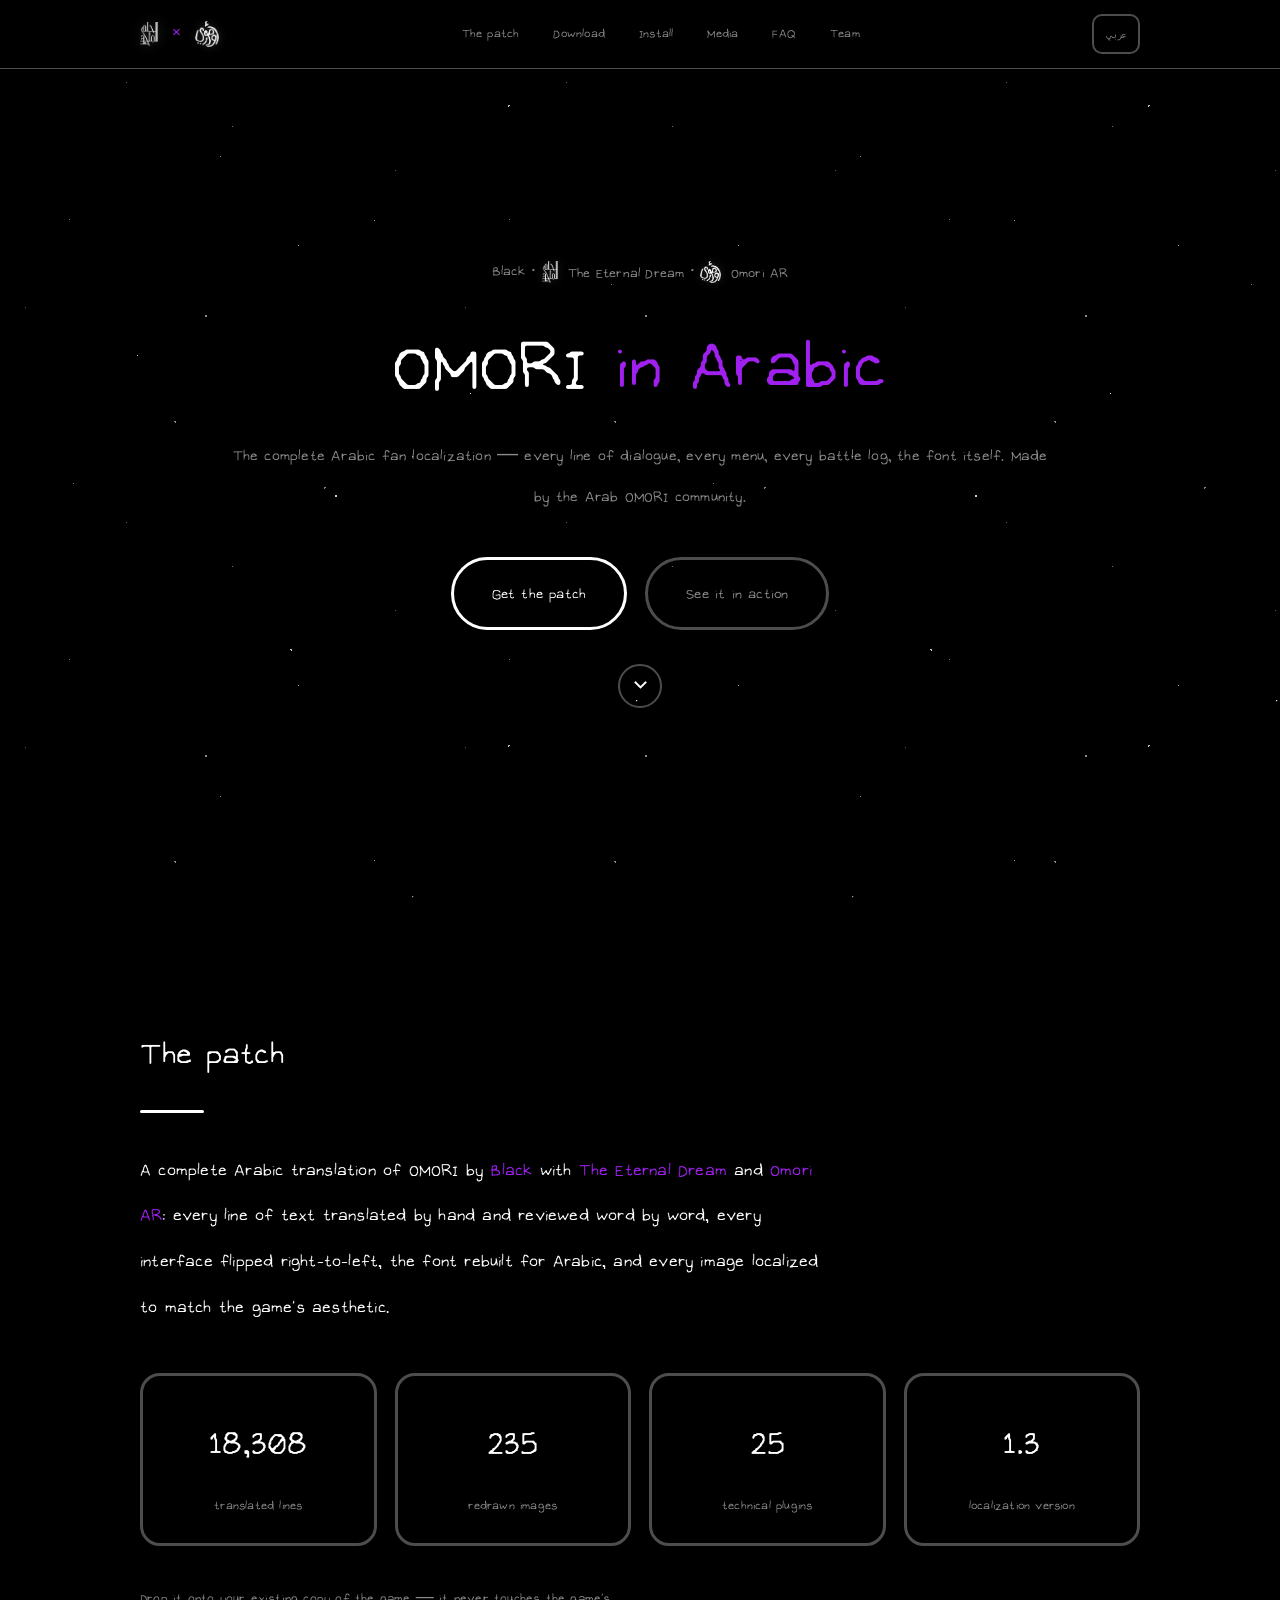
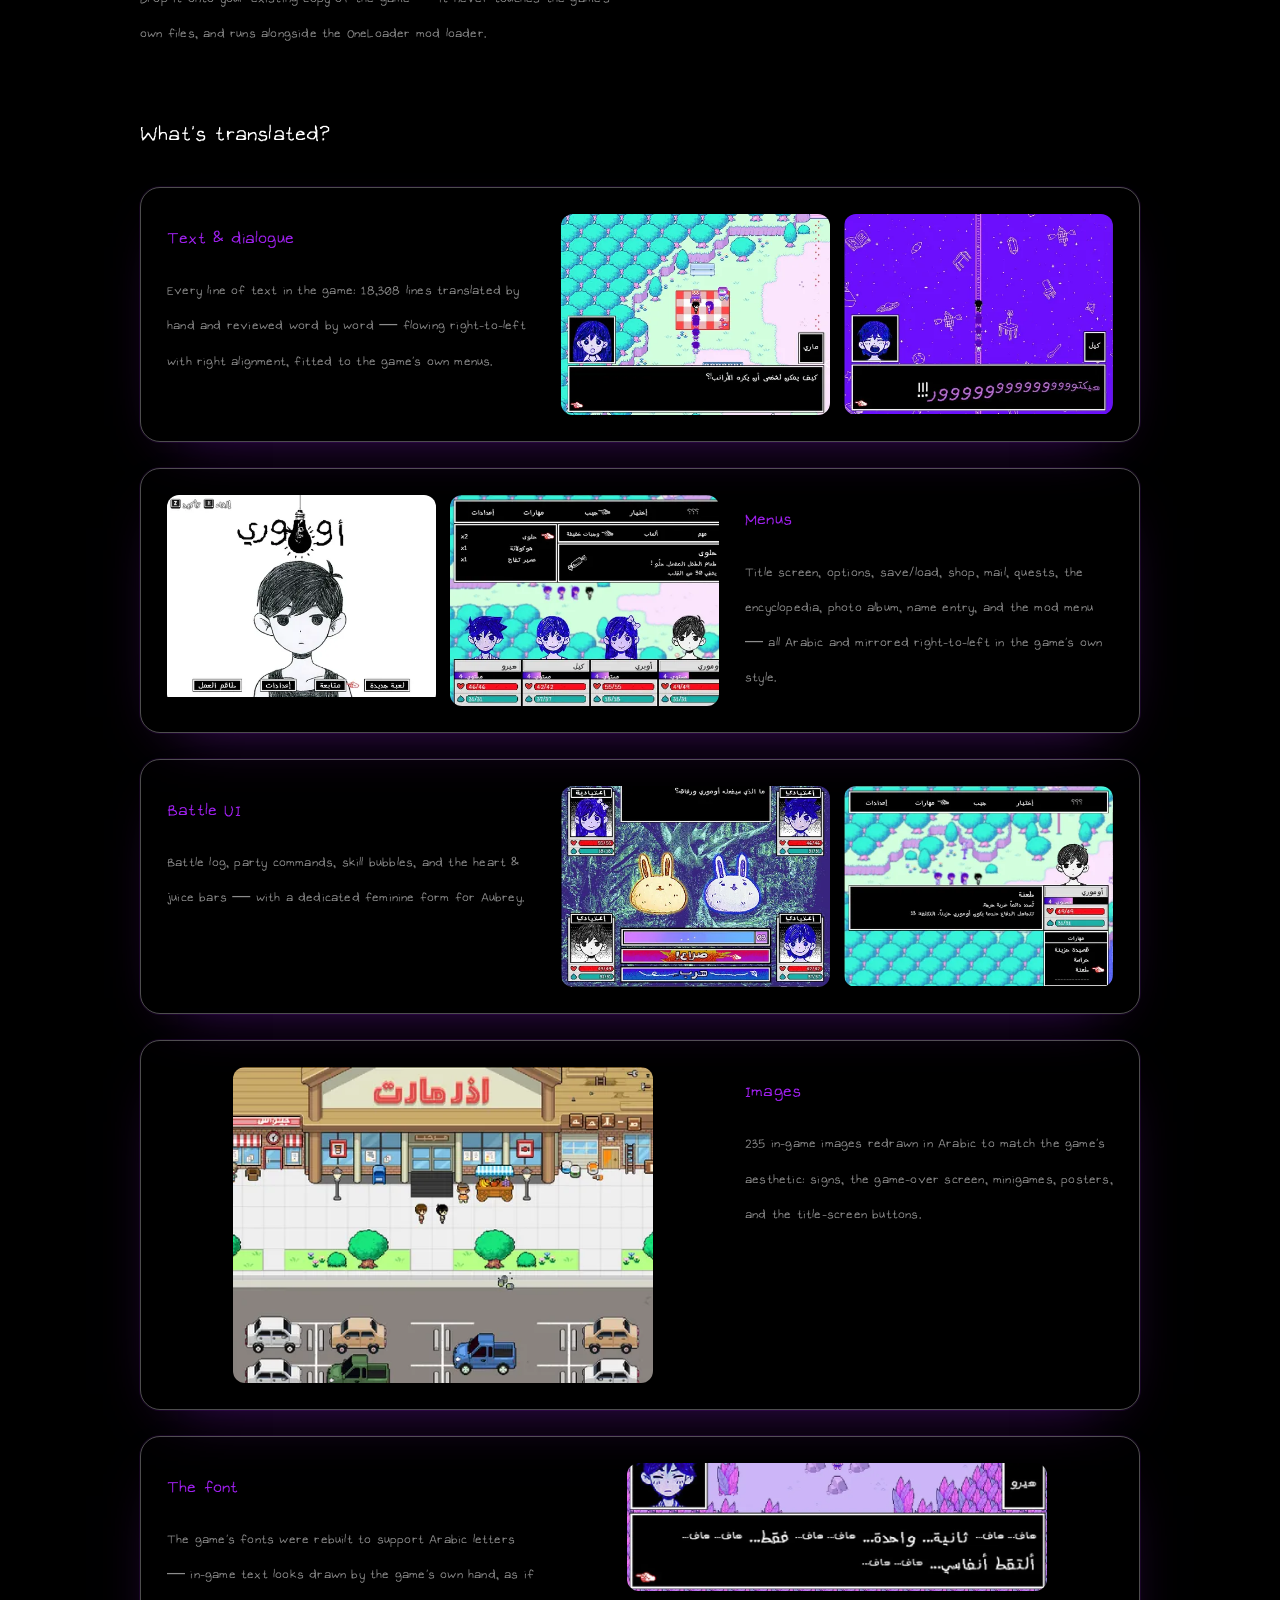
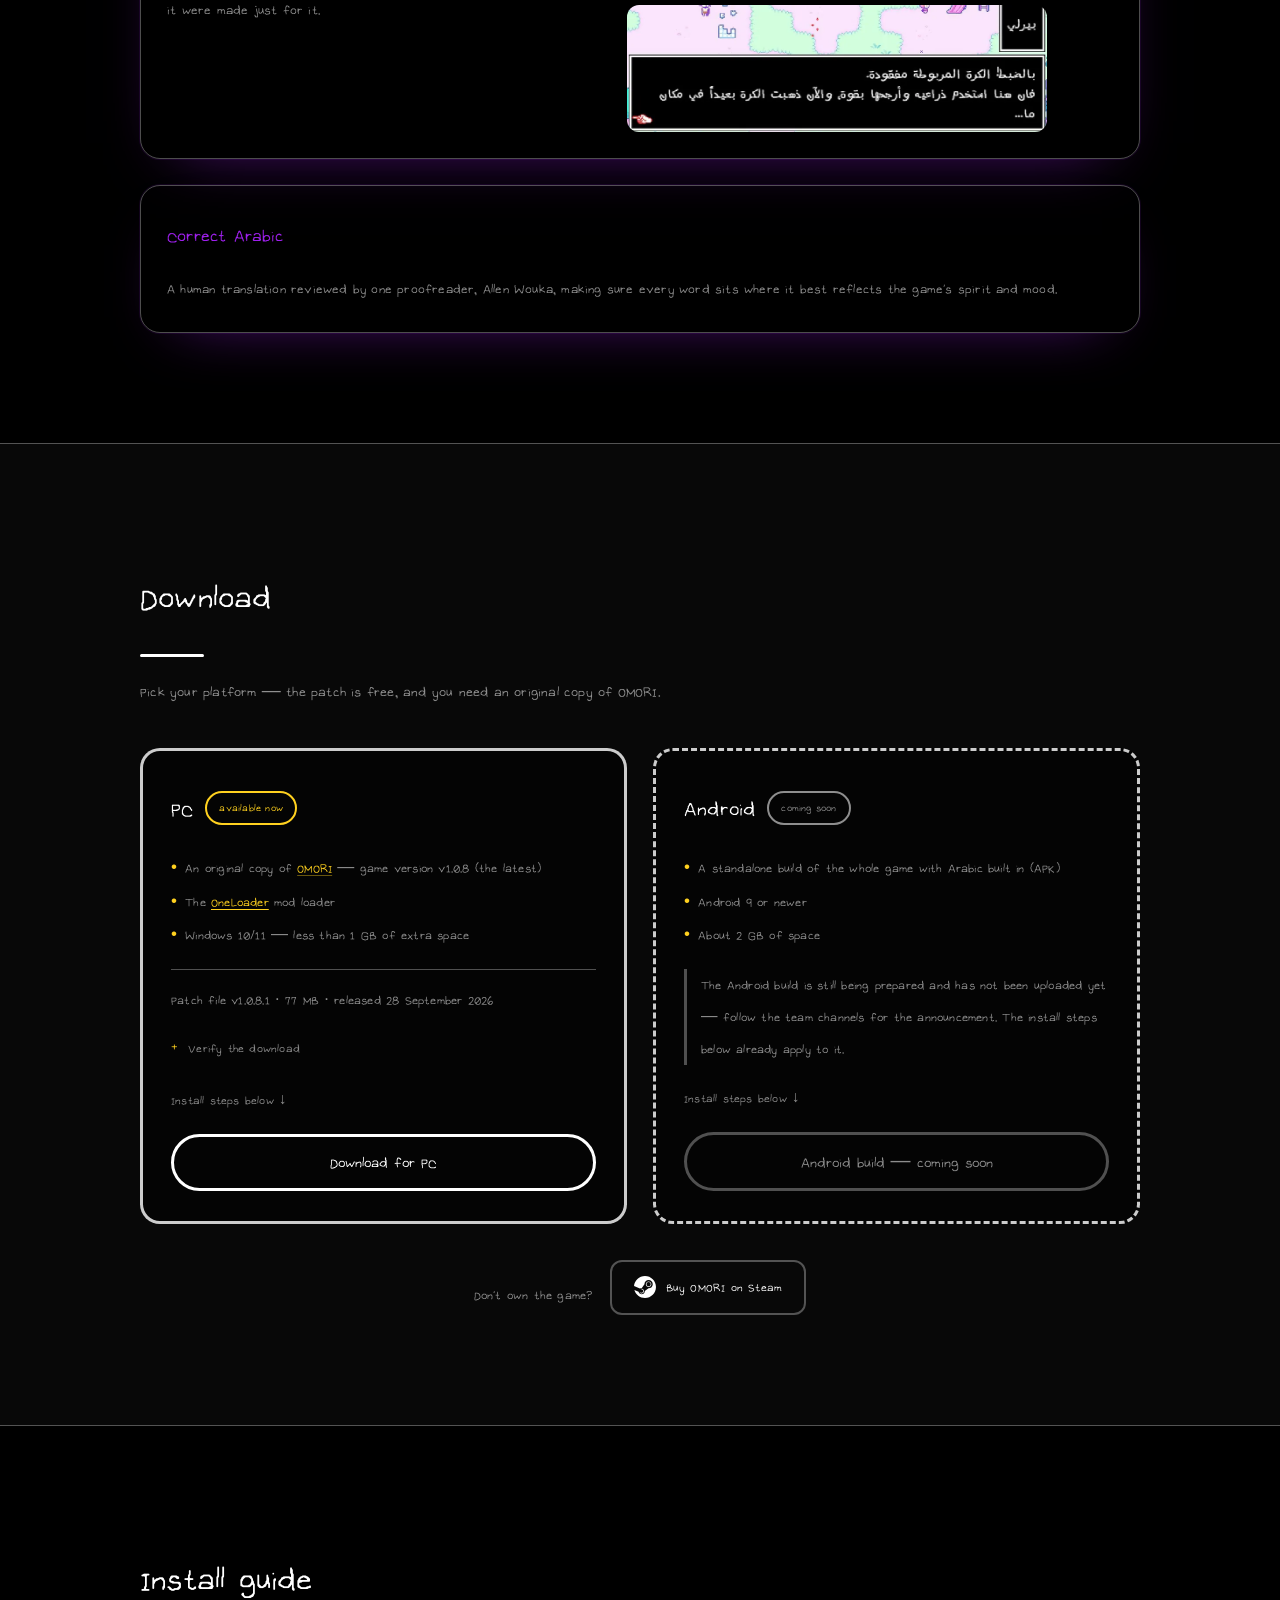
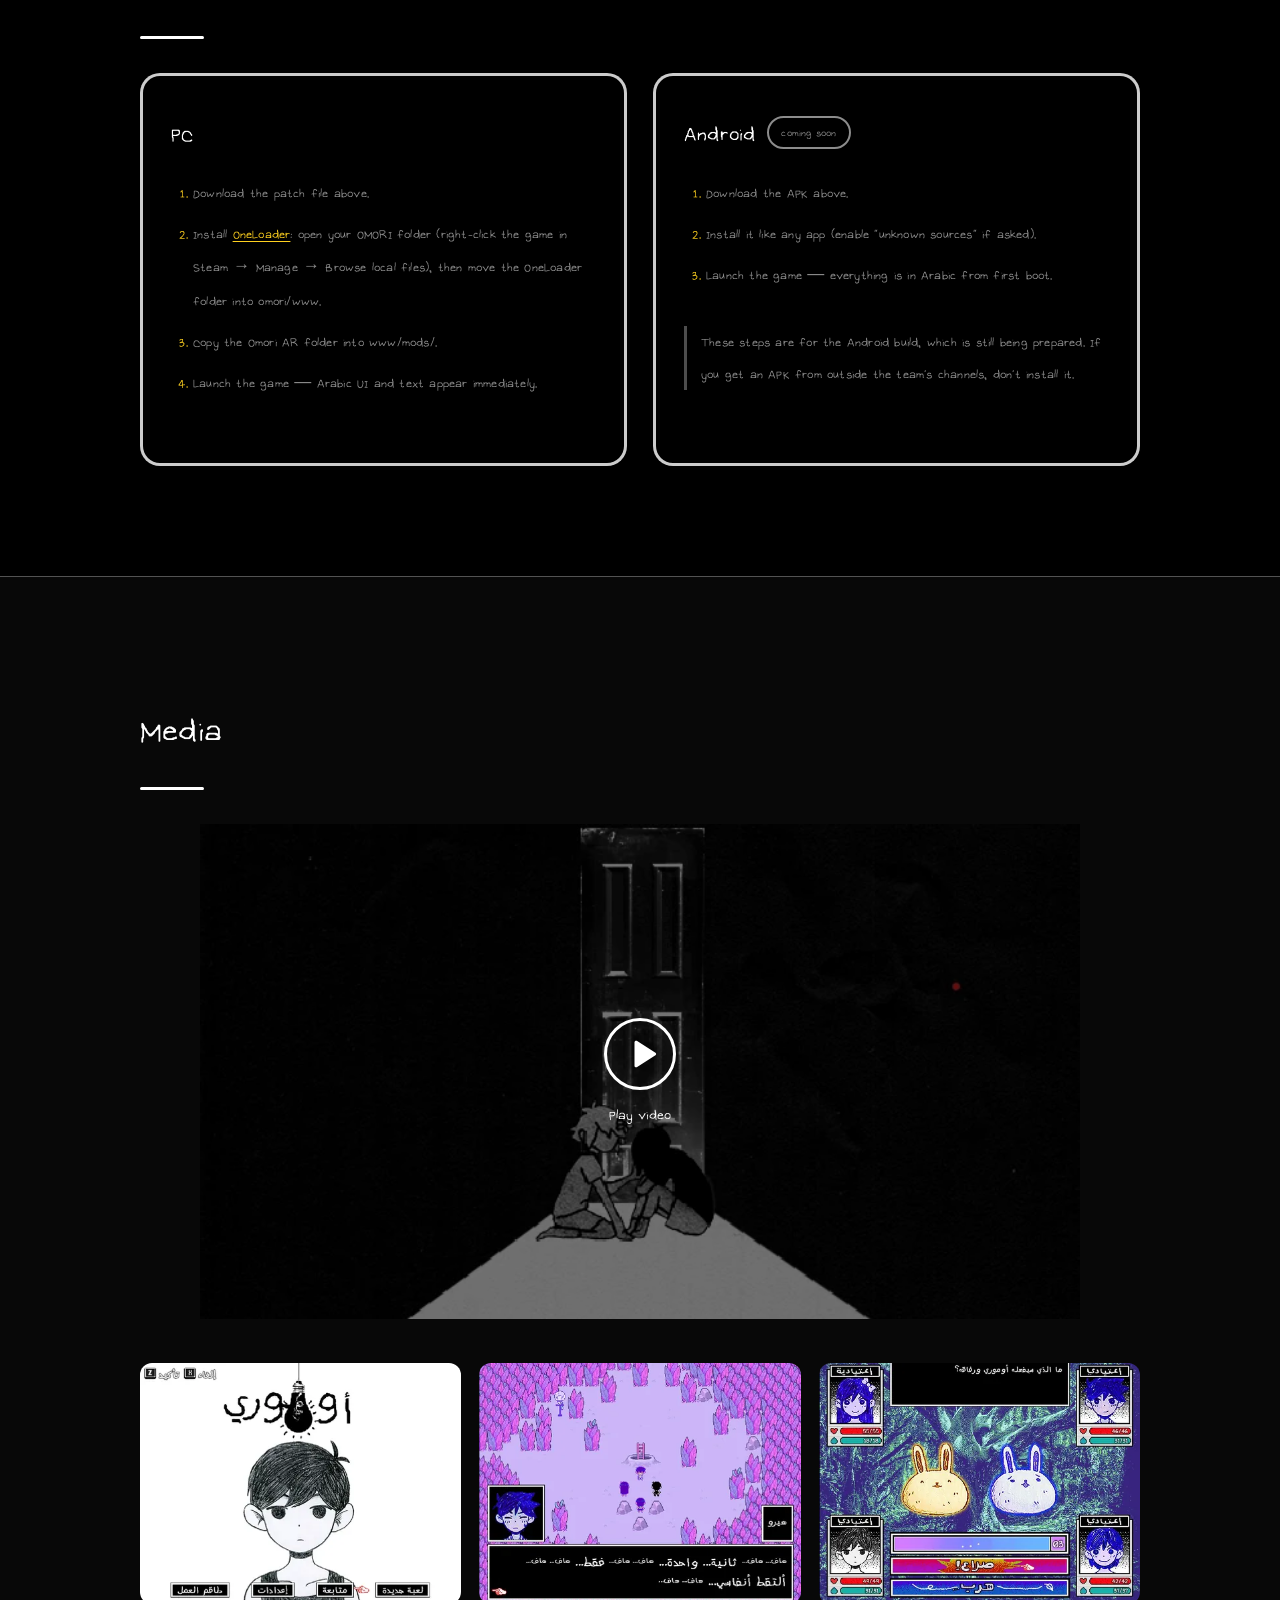
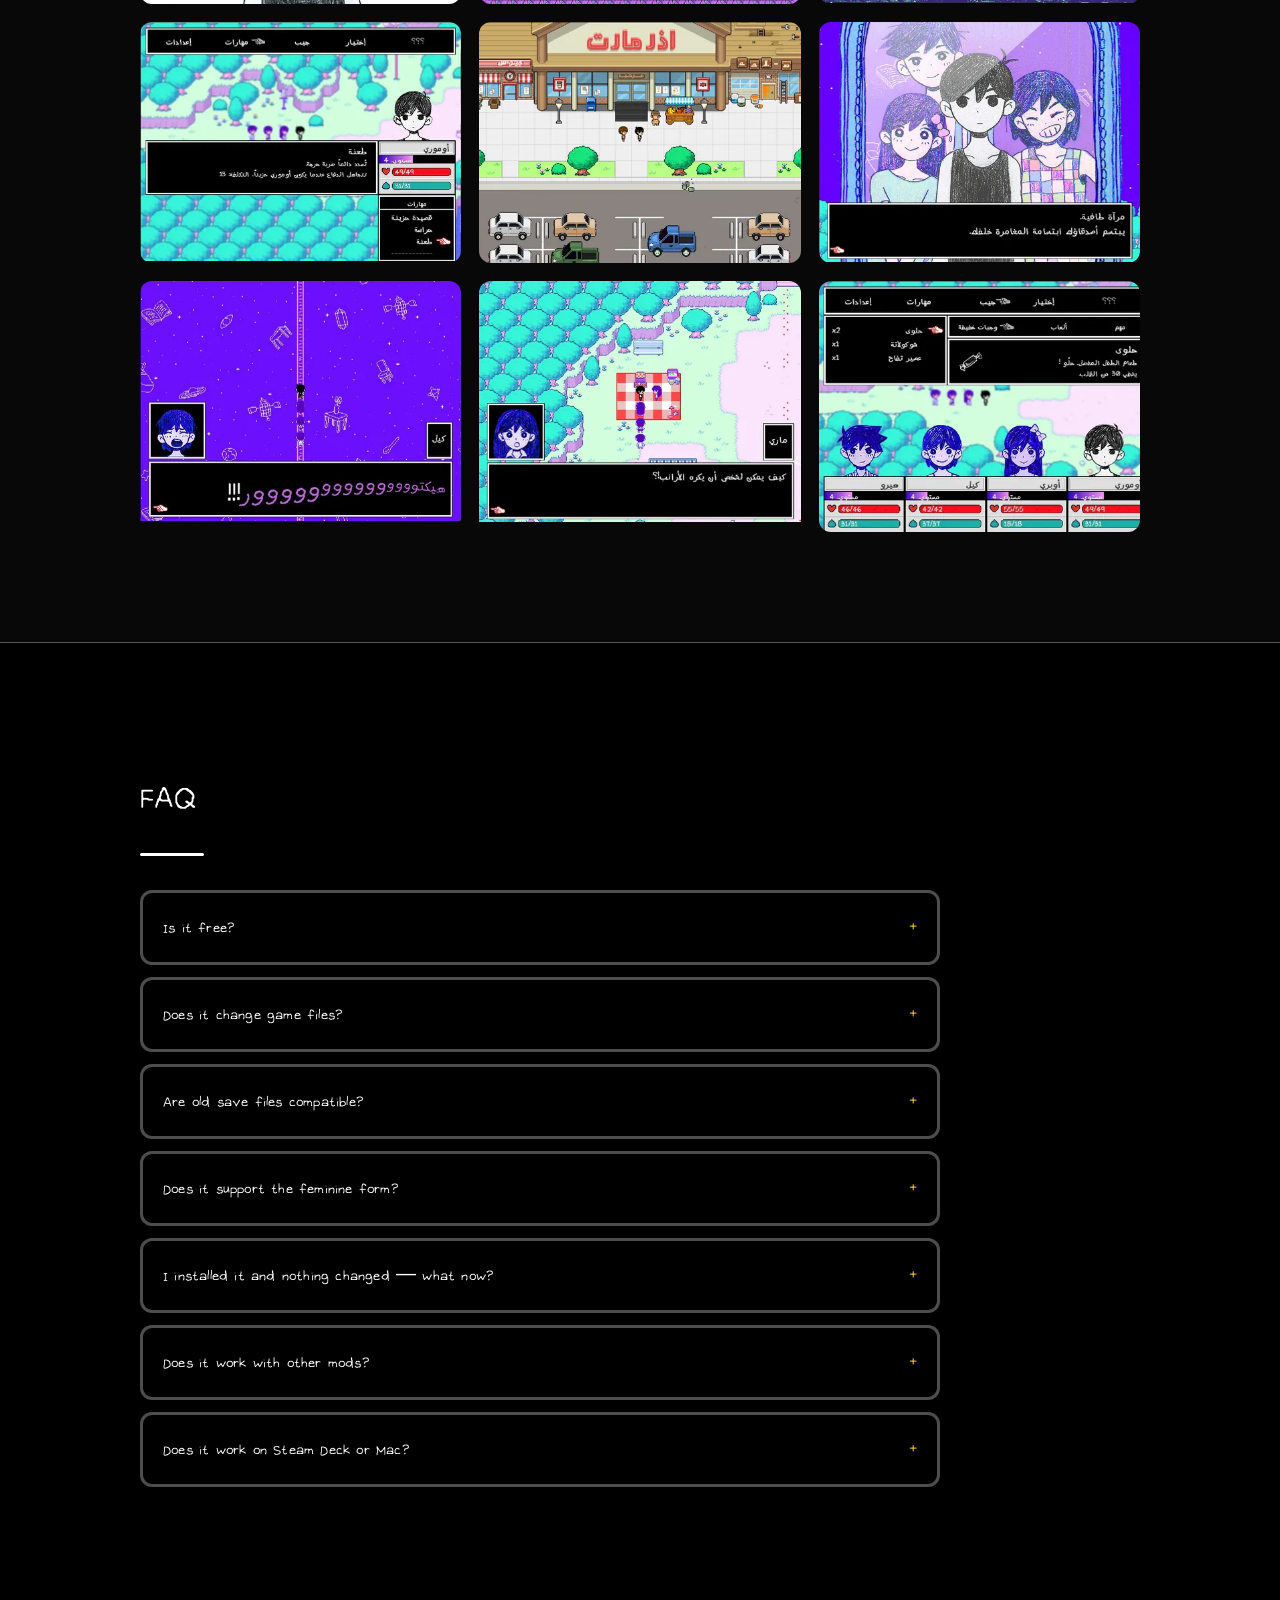
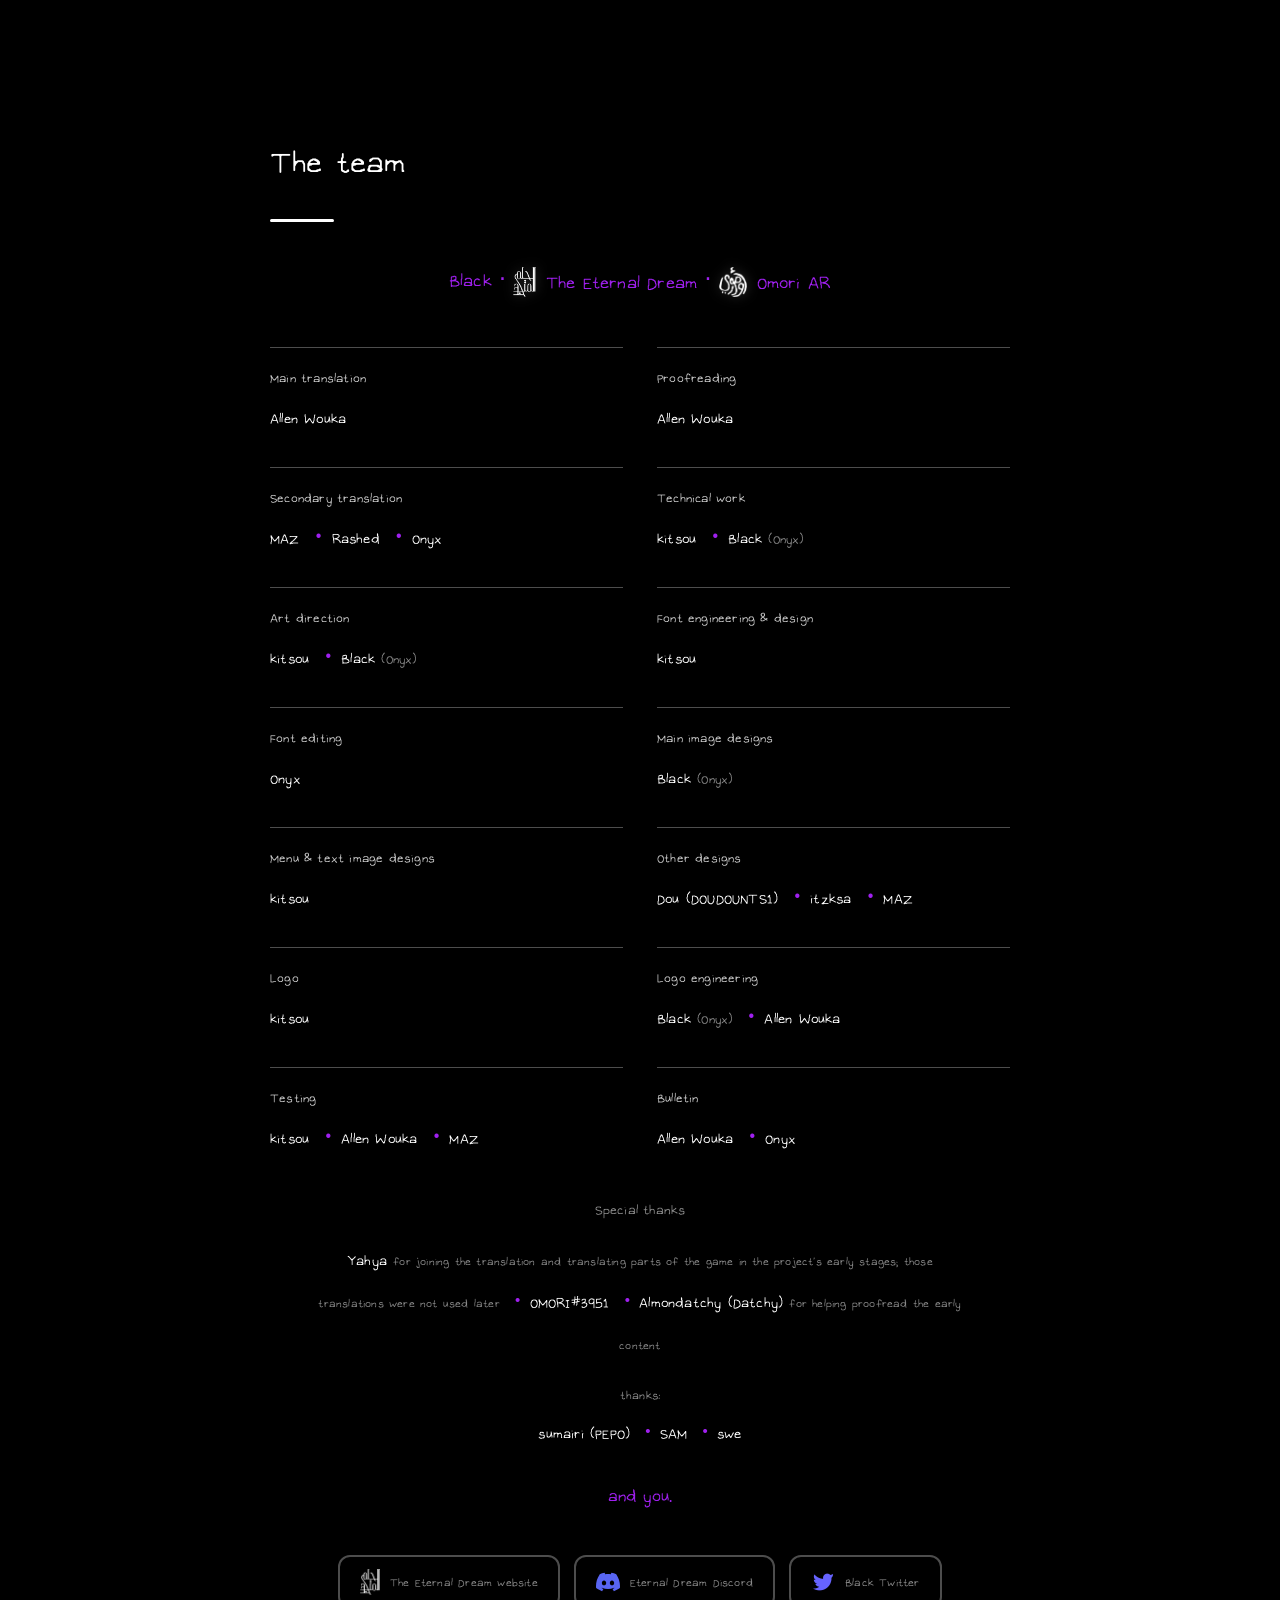
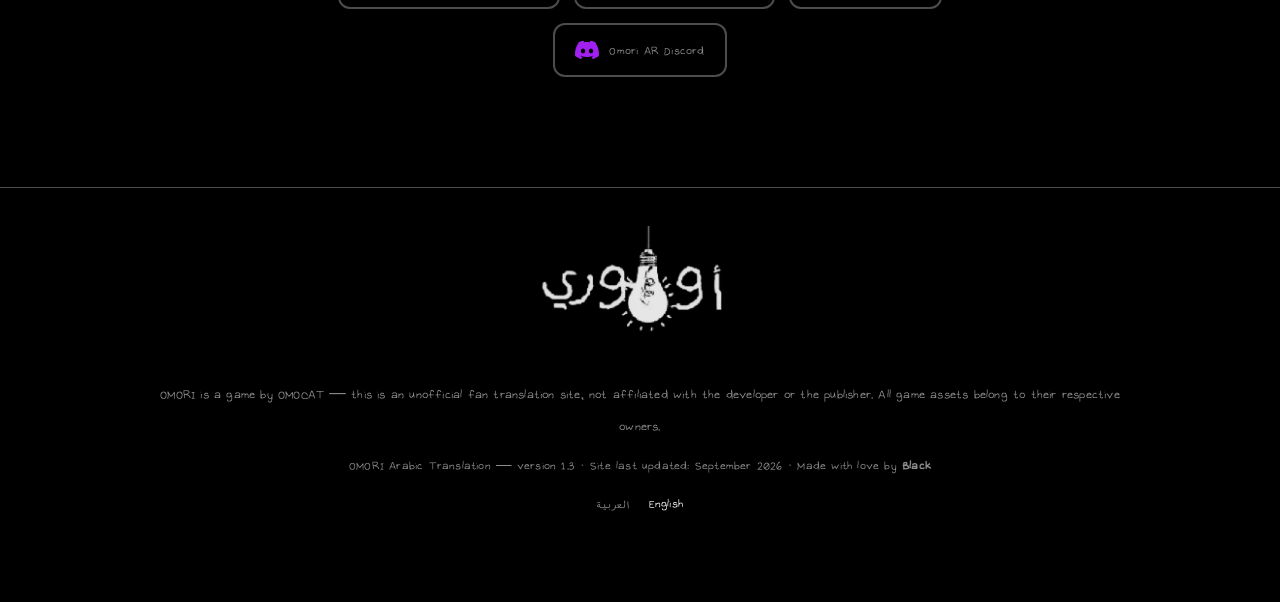
==== commit e3e83065: "Update index.html" ====
--- a/en/index.html
+++ b/en/index.html
@@ -78,7 +78,7 @@
         <span class="brand__x" aria-hidden="true">×</span>
         <img class="brand__title-logo" src="../assets/img/omori-title-logo.png" alt="" width="24" height="26">
       </span>
-      <span class="brand__name">OMORI Loc</span>
+      <span class="brand__name"></span>
     </a>
     <nav class="nav" id="site-nav" aria-label="Main navigation">
       <a href="#about">The patch</a>
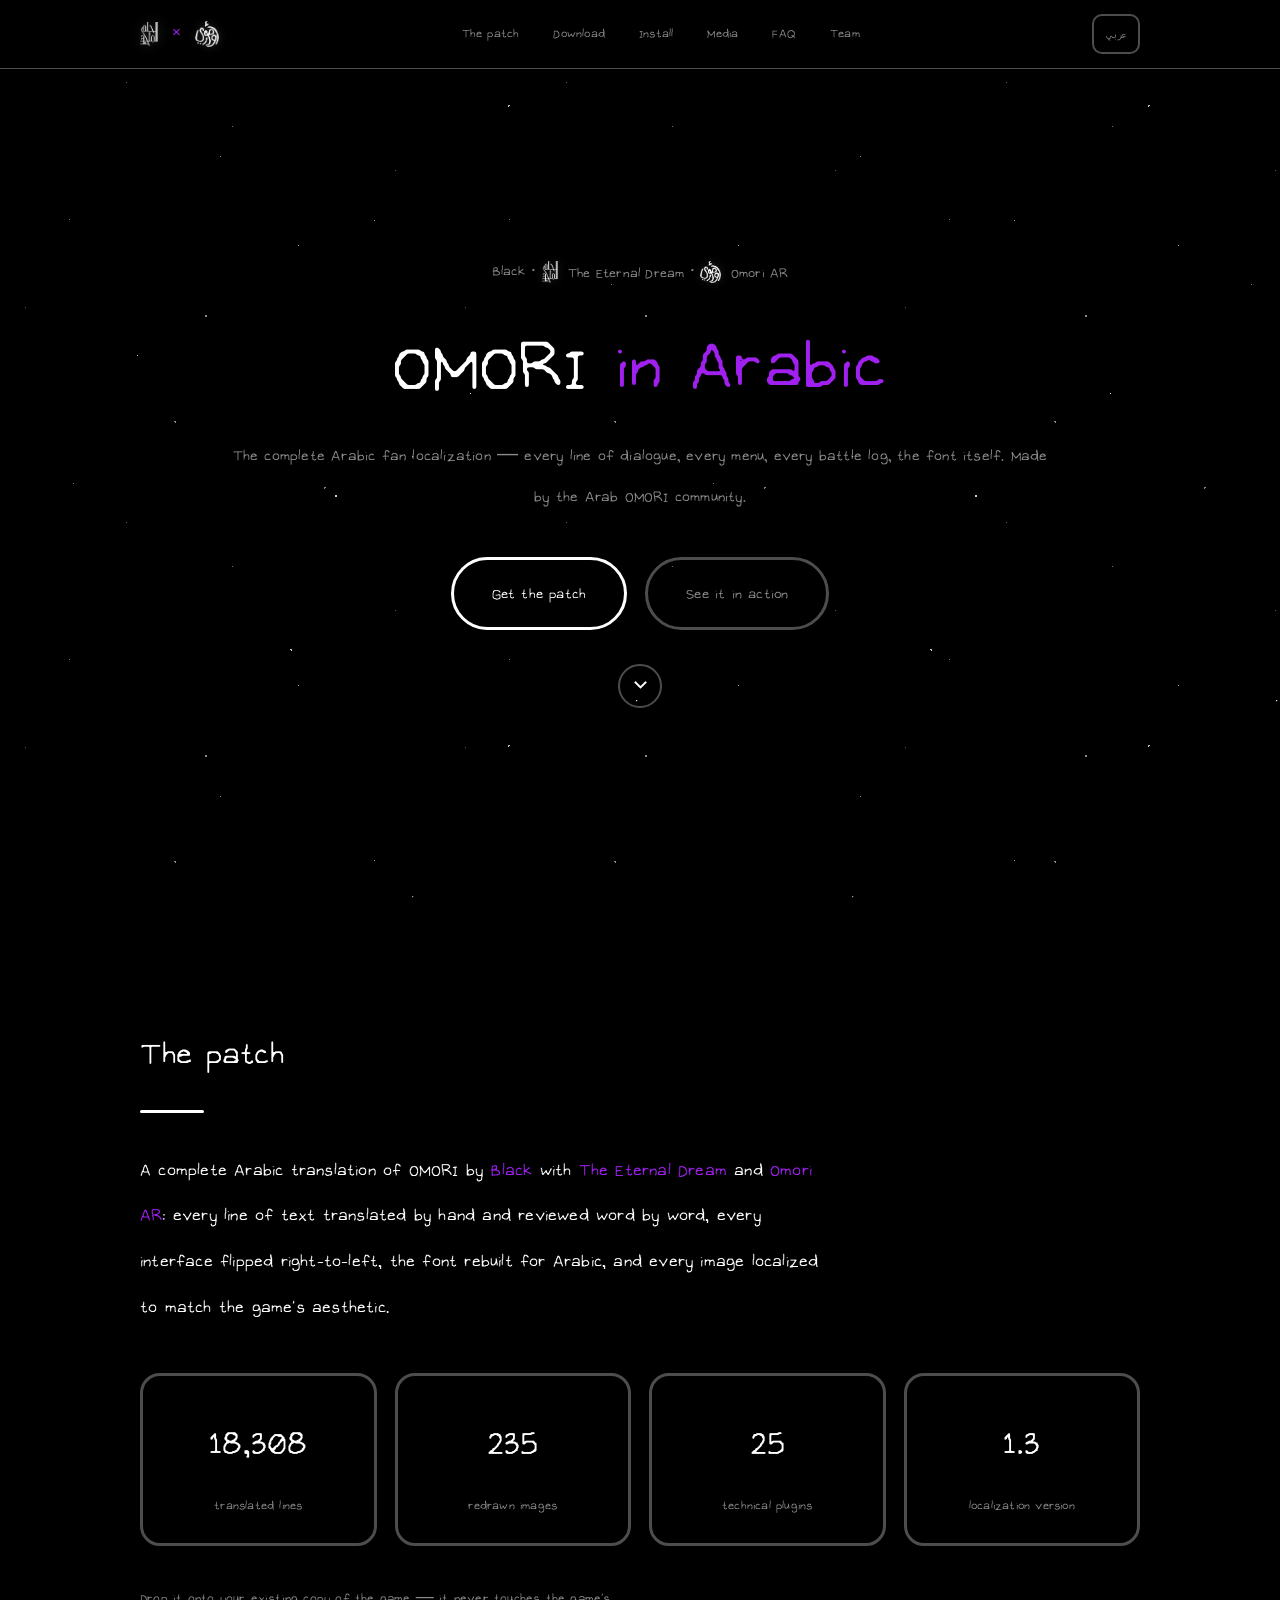
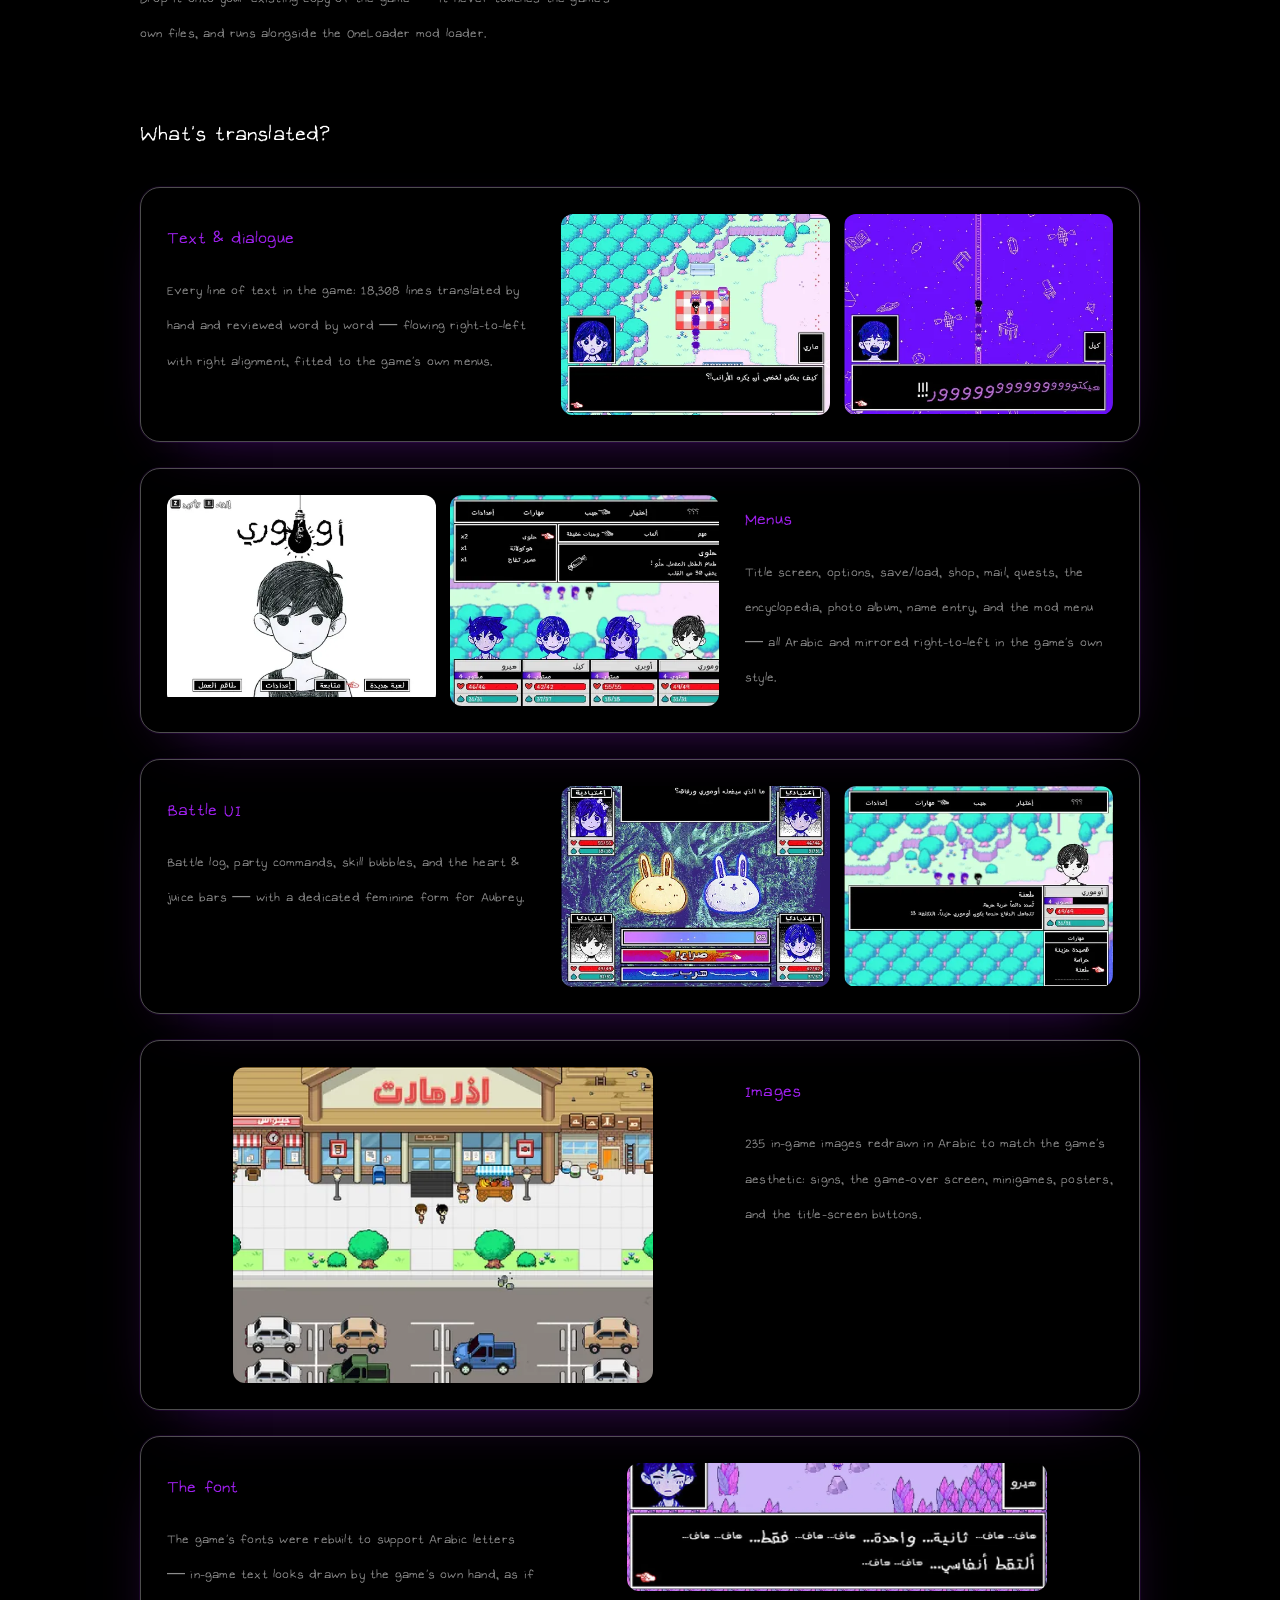
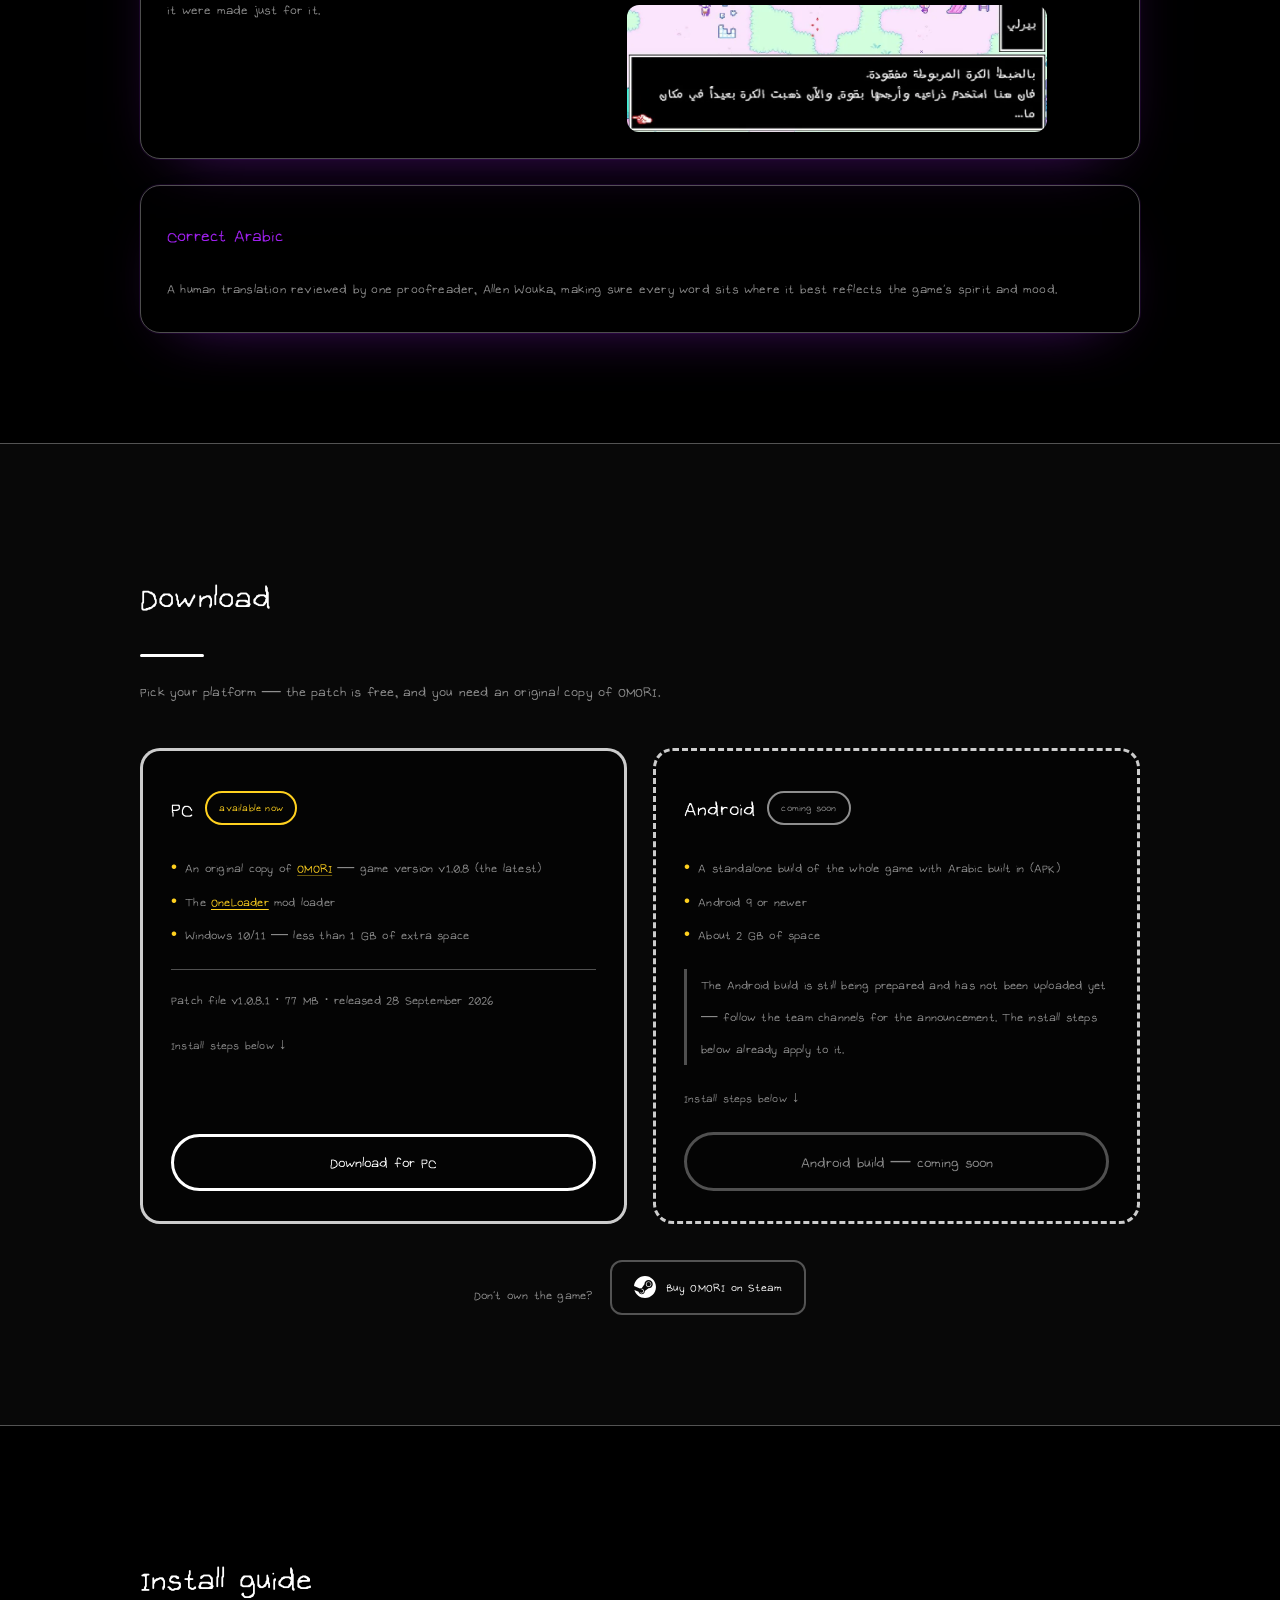
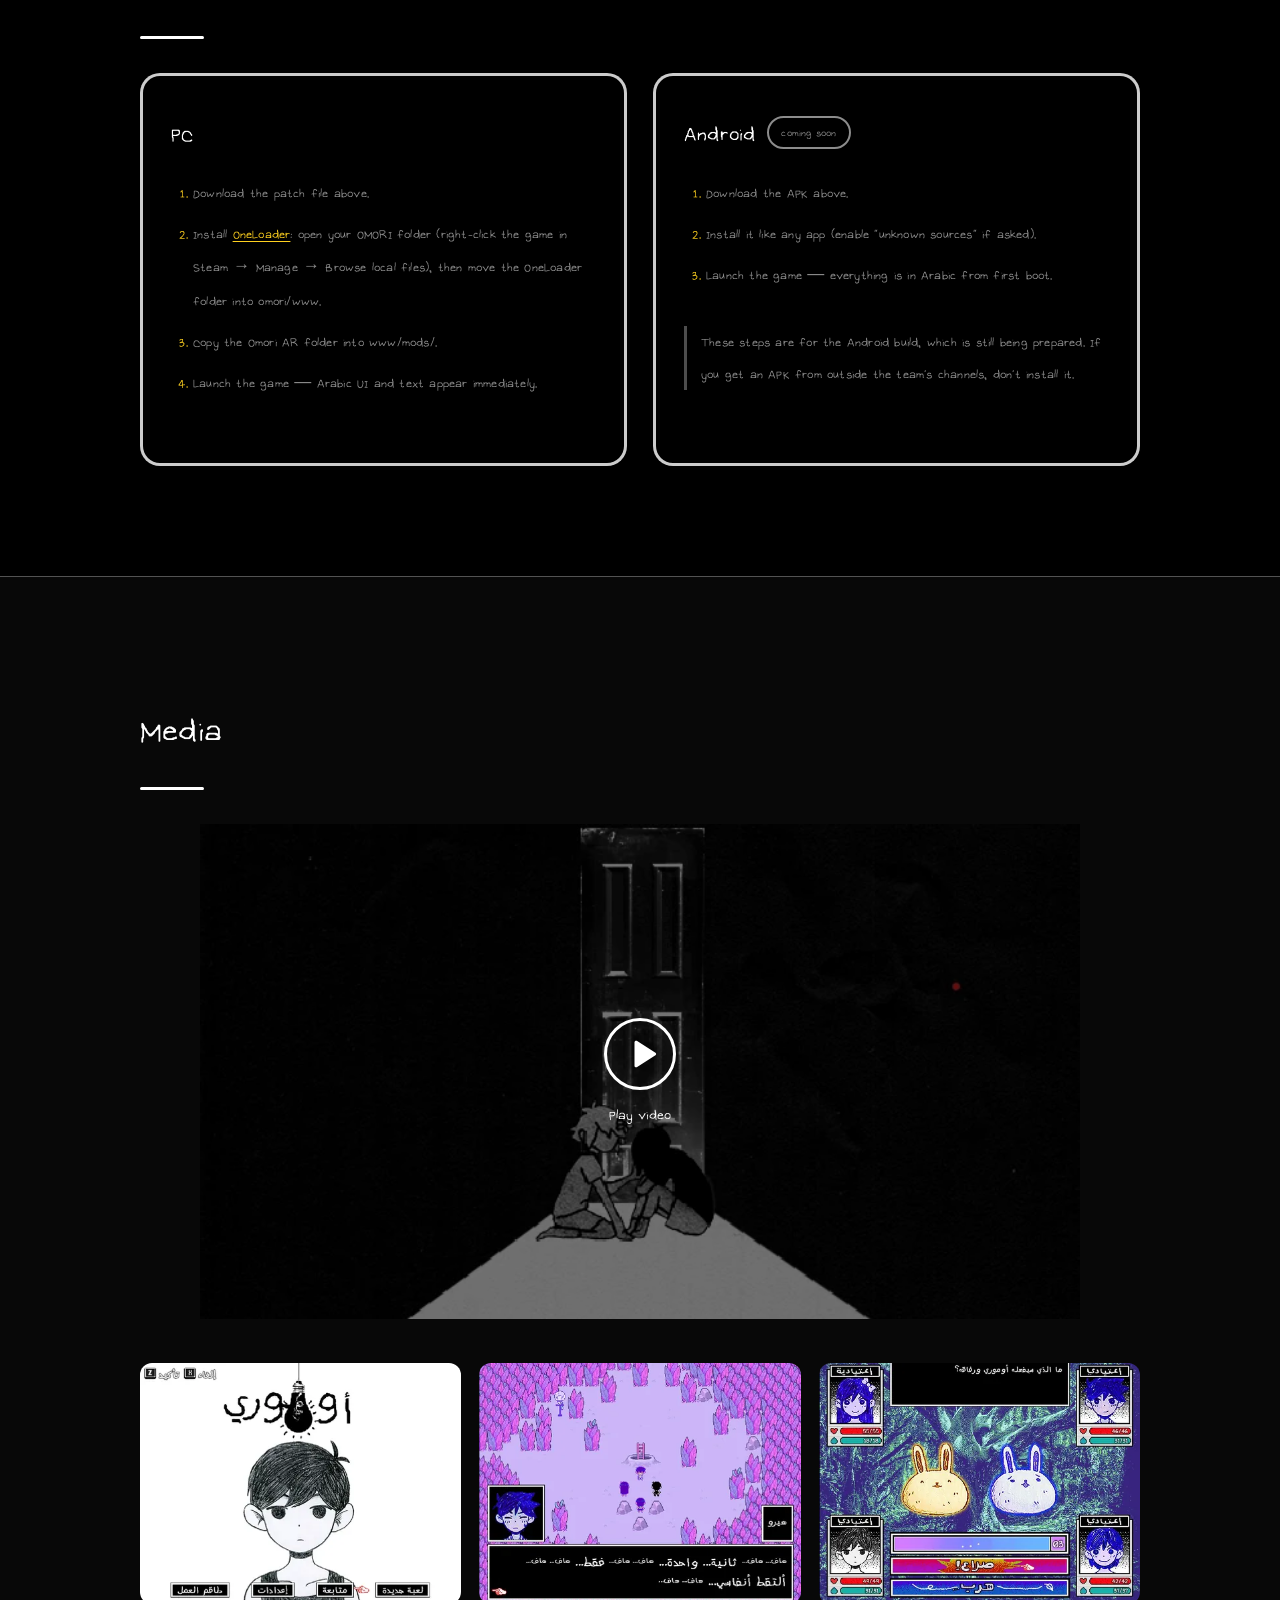
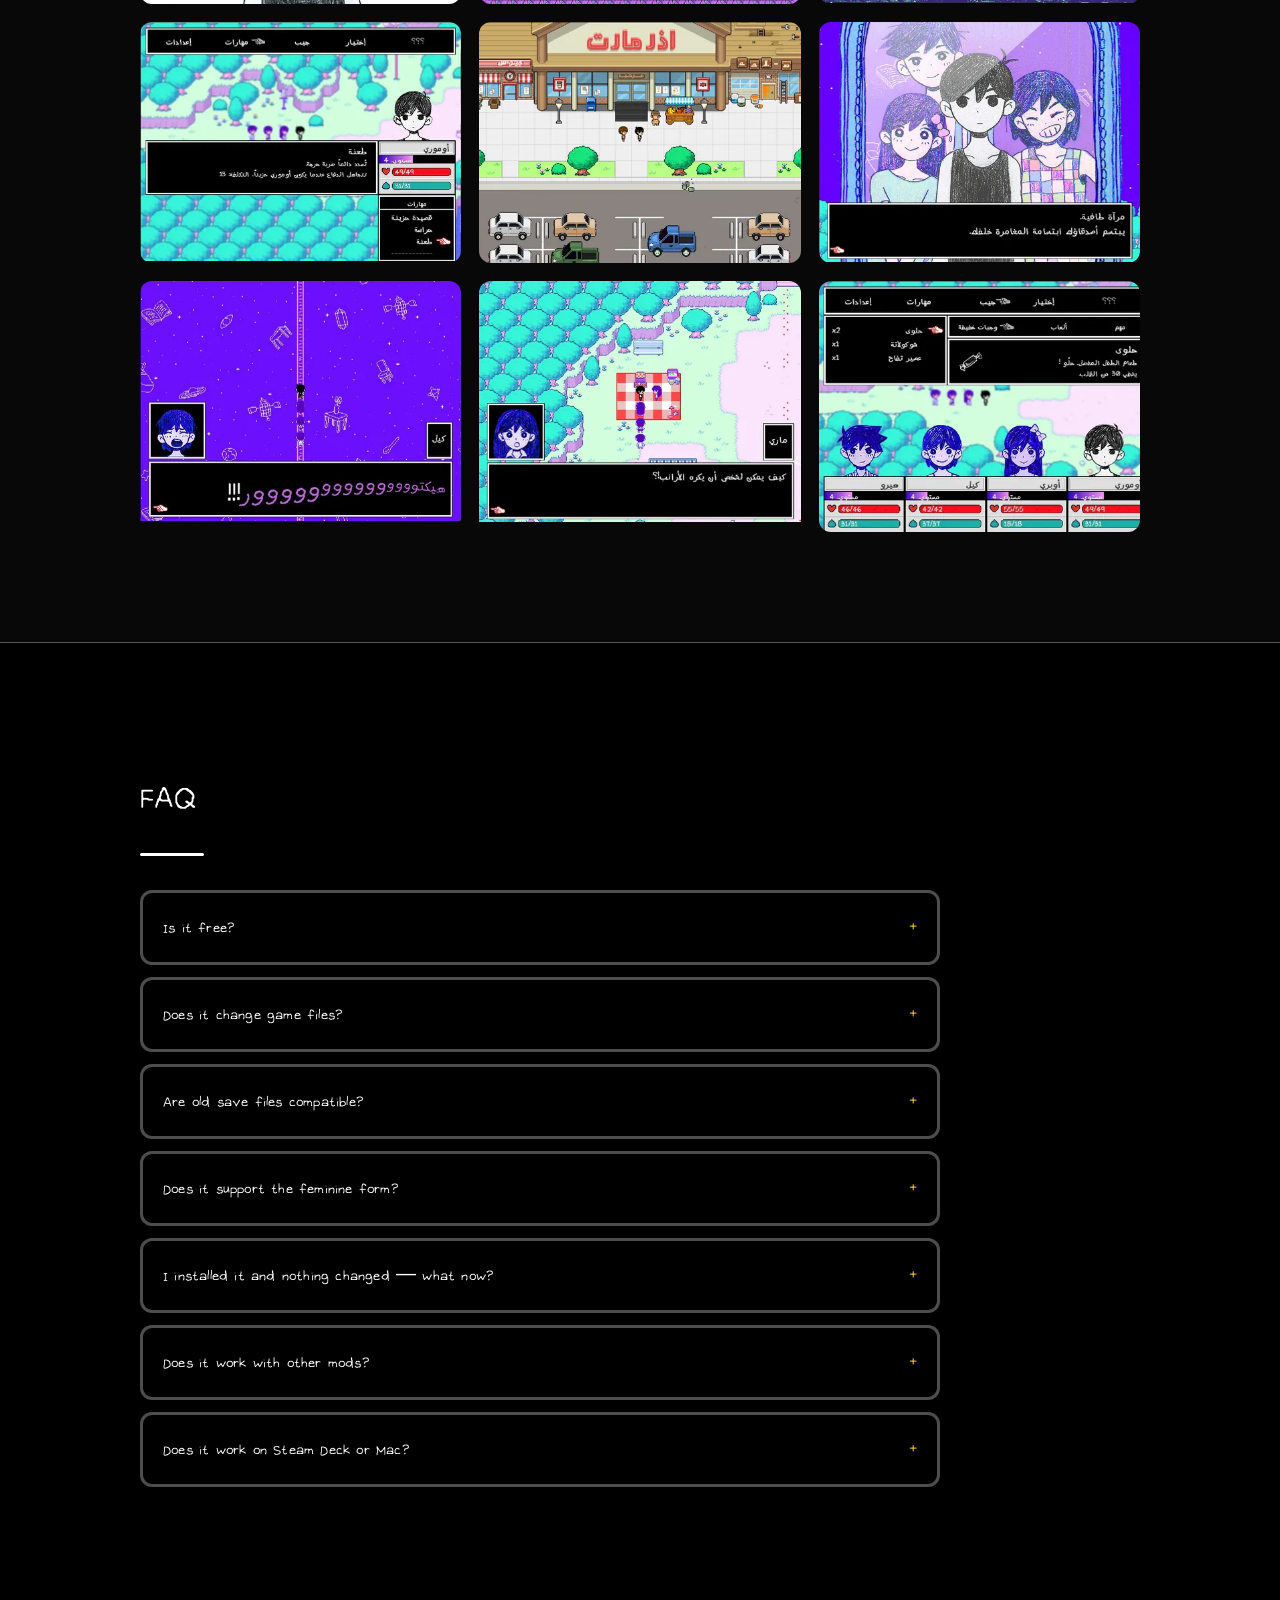
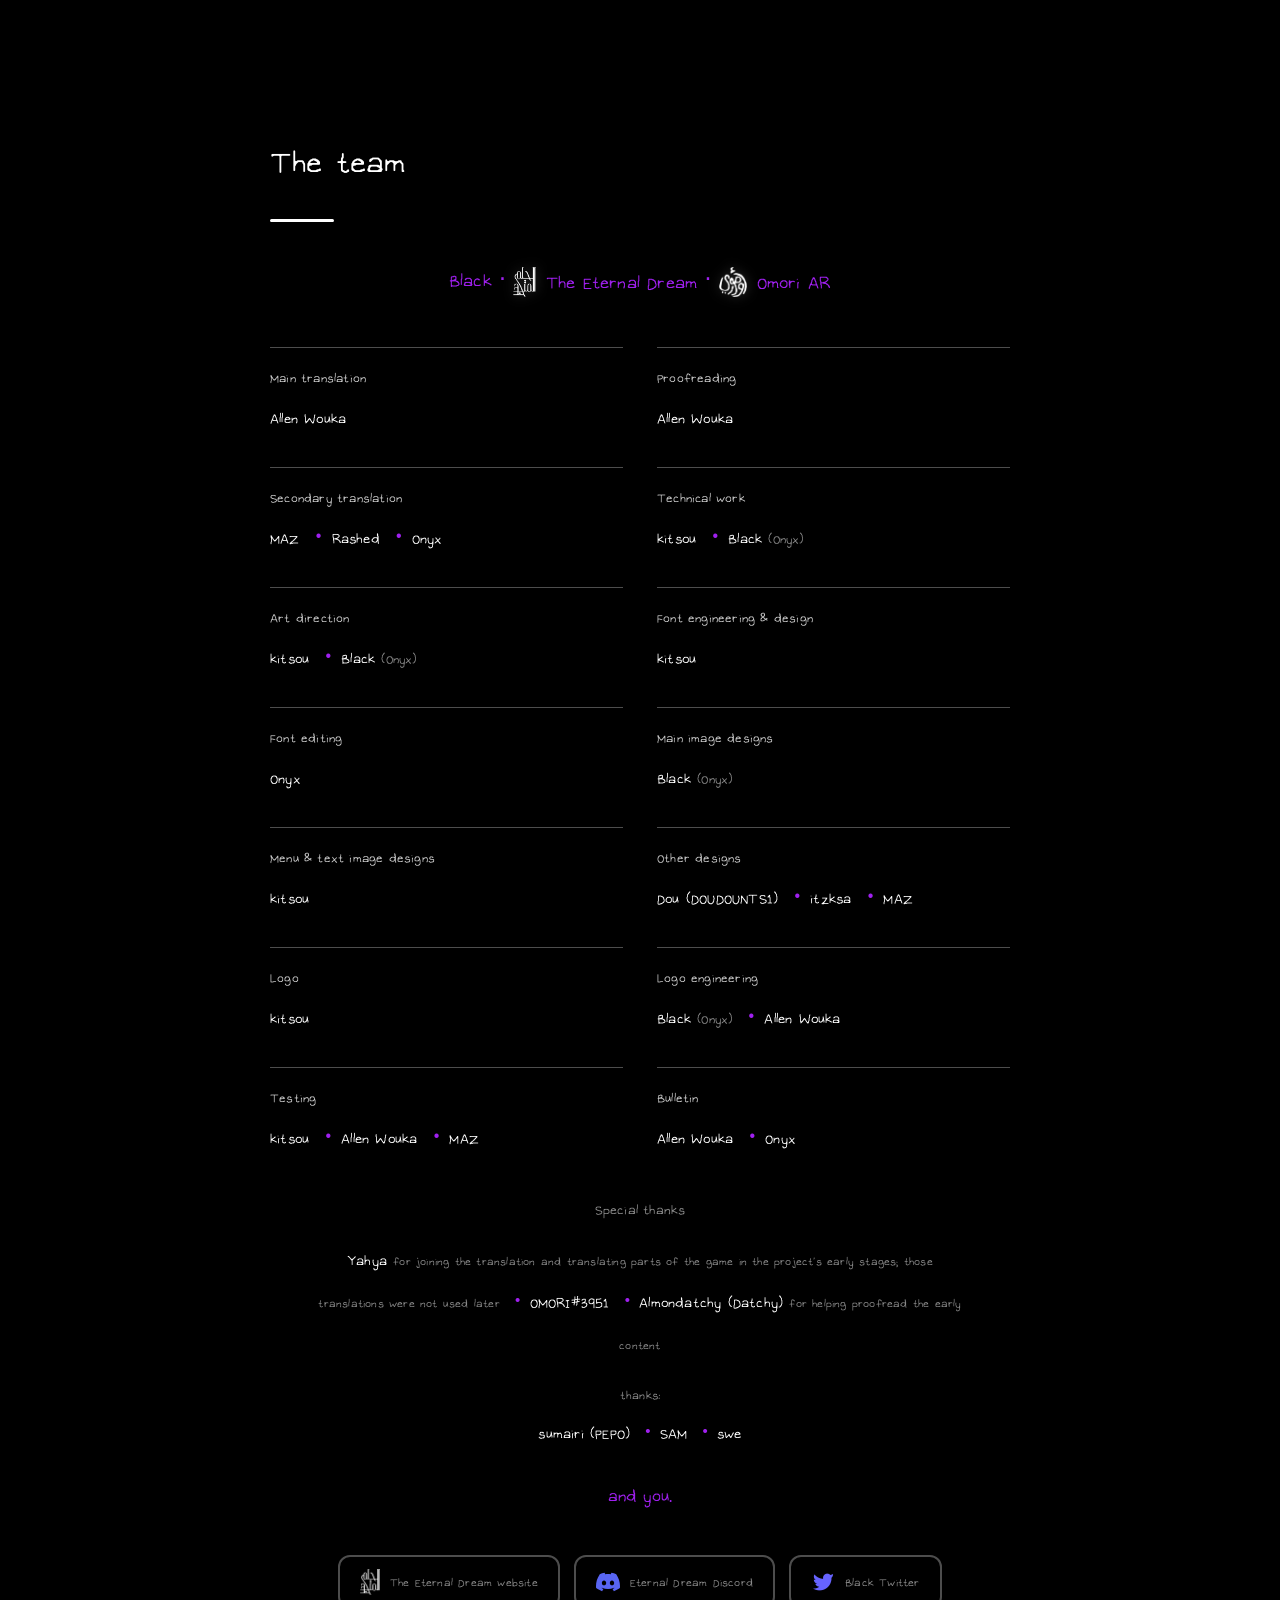
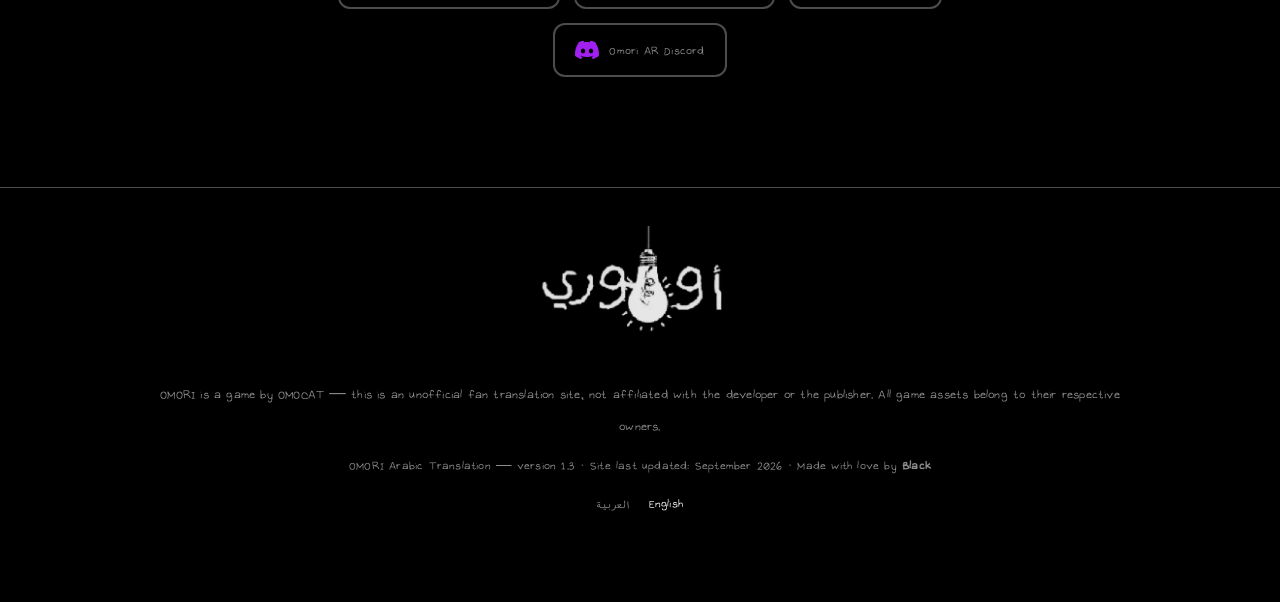
==== commit 75a780db: "Update index.html" ====
--- a/en/index.html
+++ b/en/index.html
@@ -262,11 +262,6 @@
             <span data-site="size">77 MB</span> ·
             released <span data-site="date">28 September 2026</span>
           </p>
-          <details class="dl__verify">
-            <summary>Verify the download</summary>
-            <p class="dl__hash latin" data-site="sha">0aa8ffdda90793f43c9d9fb494b724bbaddcc1cd23f2ada778f5c392ab89d40d</p>
-            <p>After downloading, run <span class="latin">certutil -hashfile Omori.AR.release.zip SHA256</span> in the file's folder and compare it with the checksum above.</p>
-          </details>
           <p class="dl__steps-hint">Install steps below ↓</p>
           <button class="btn btn--primary dl__btn" type="button" data-download="pc">Download for PC</button>
         </article>
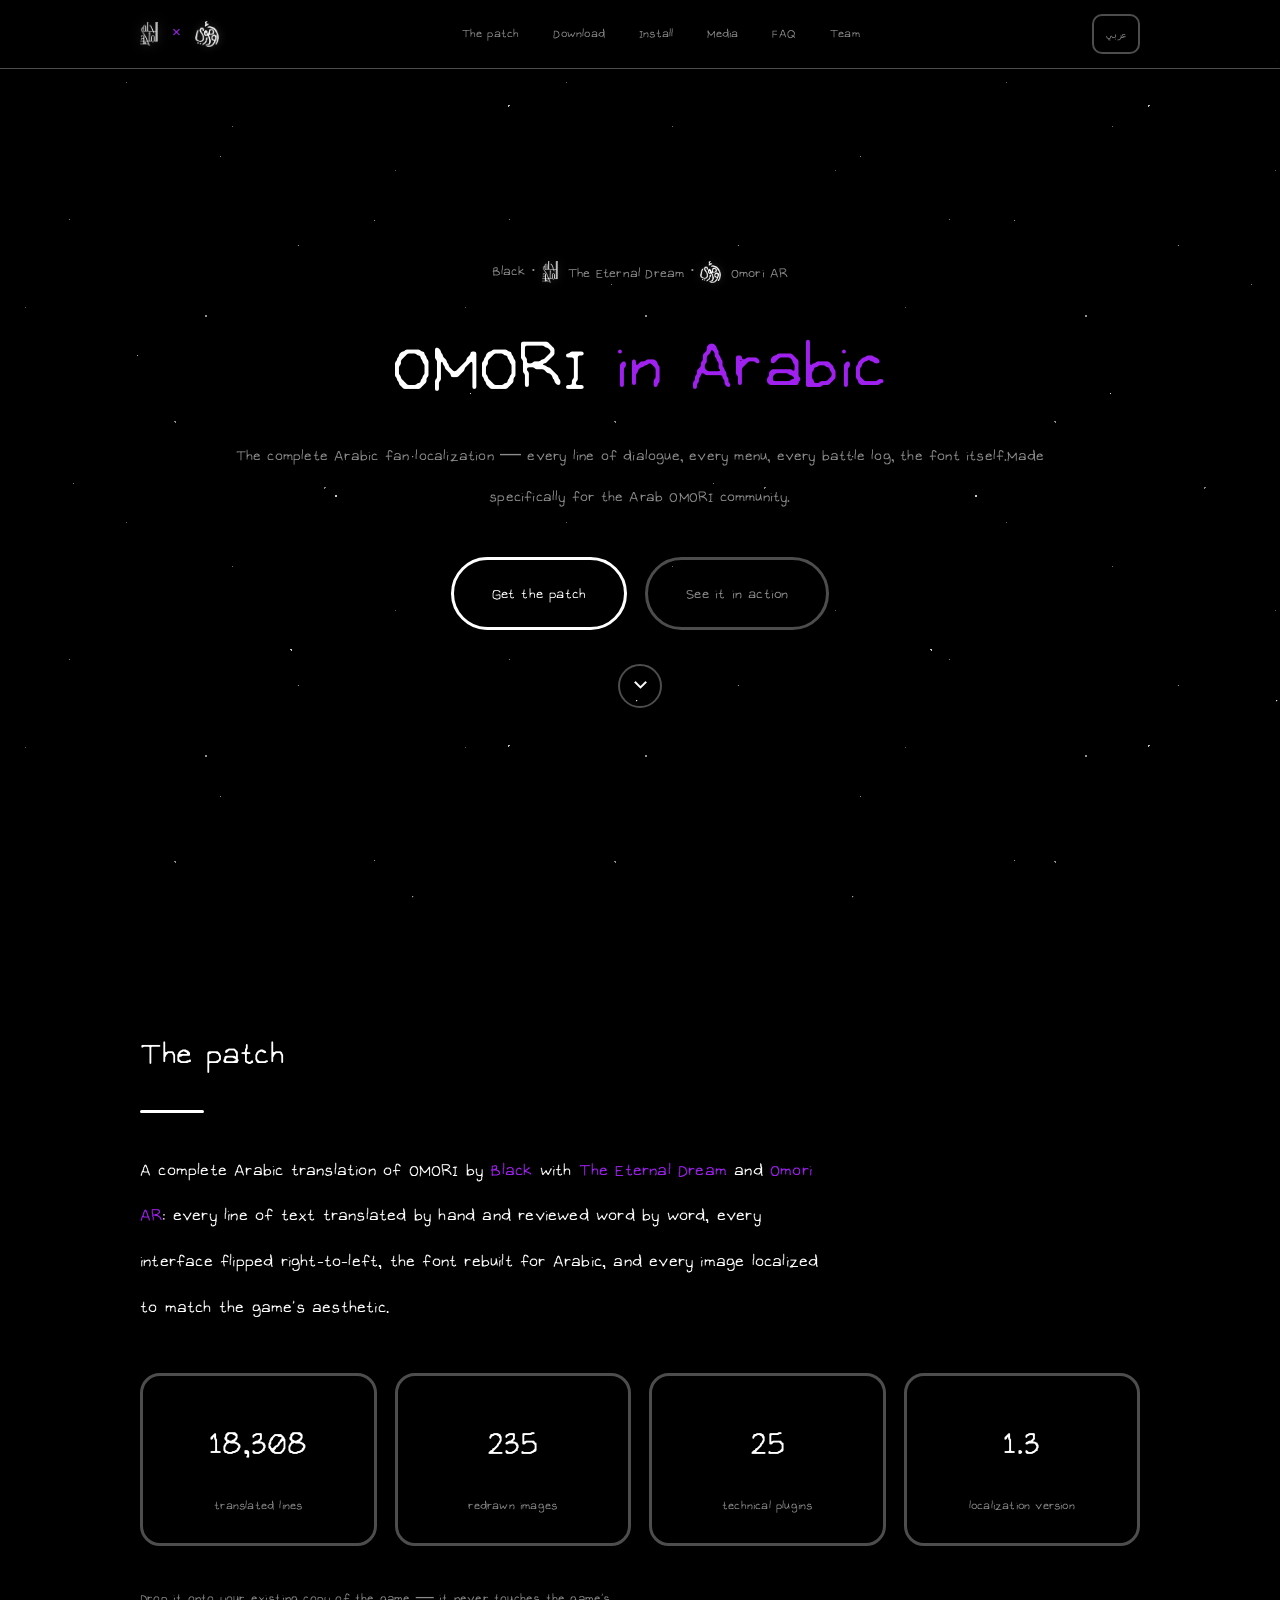
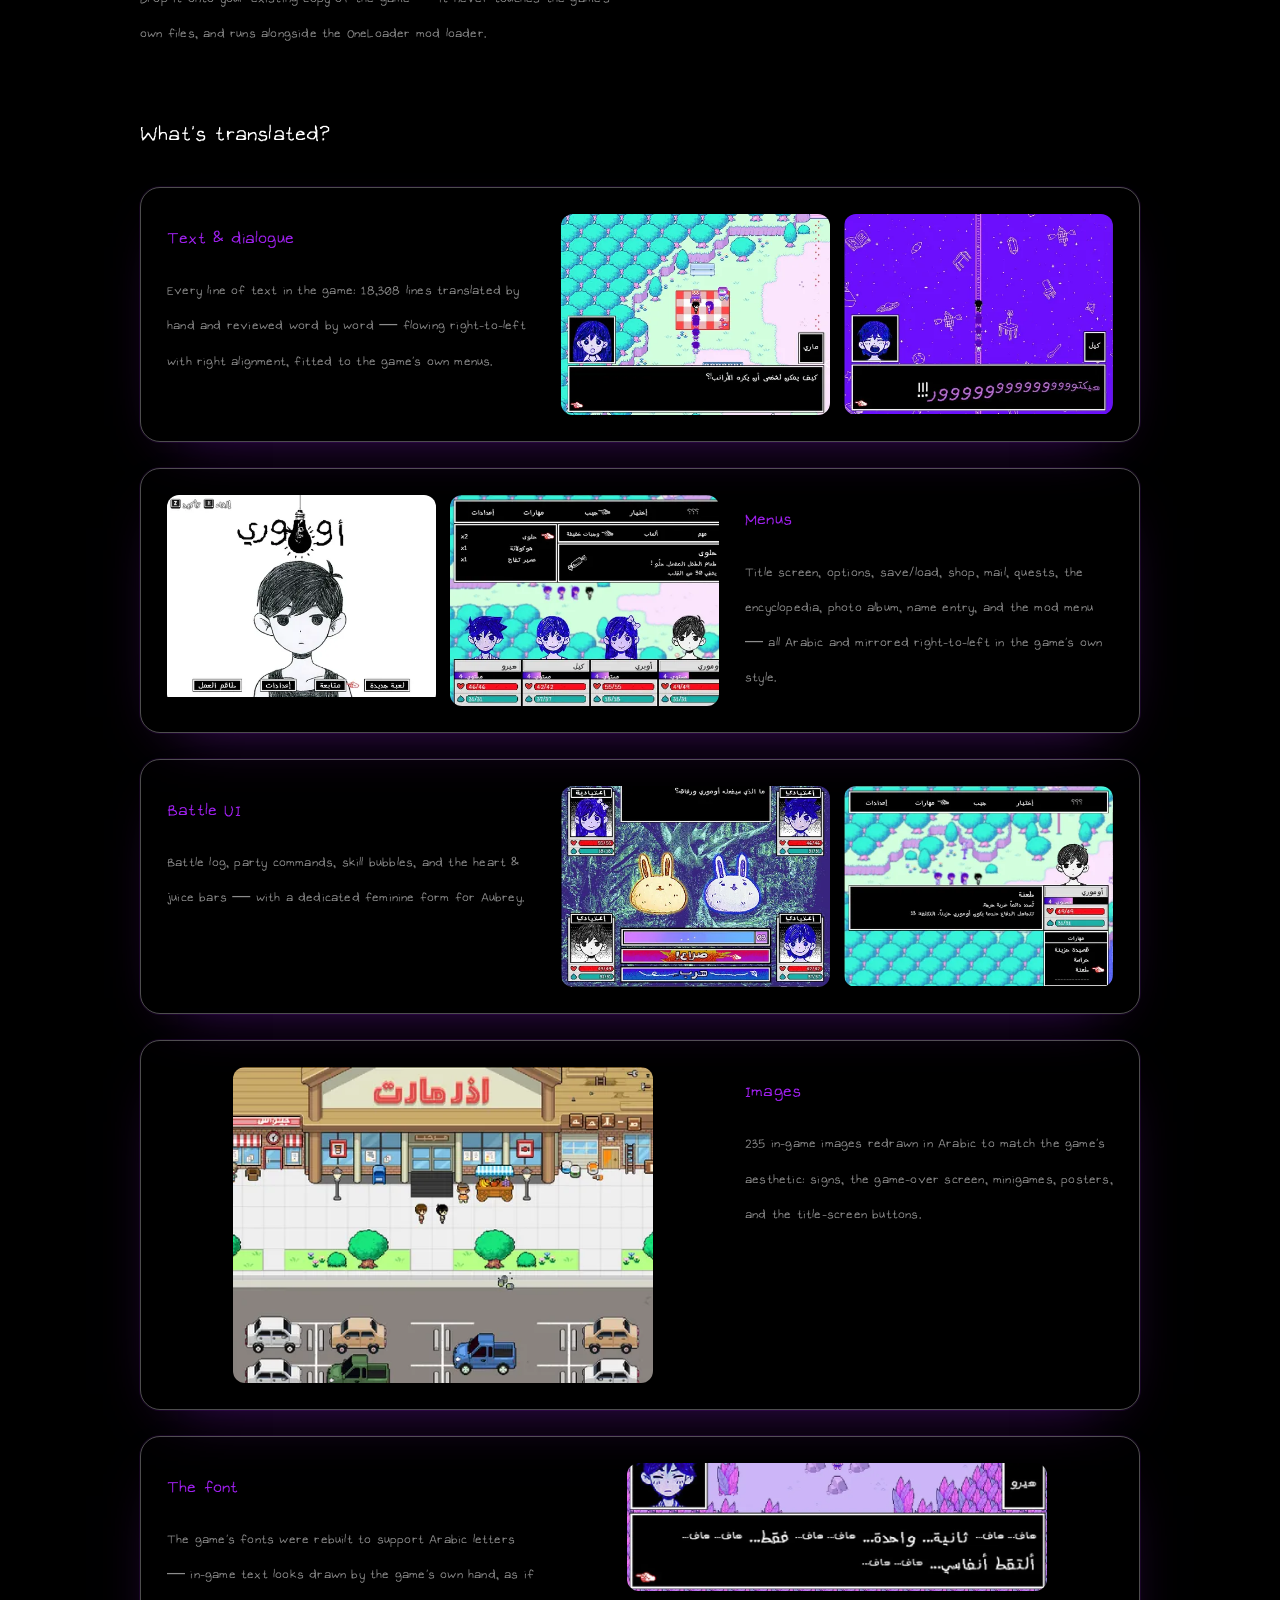
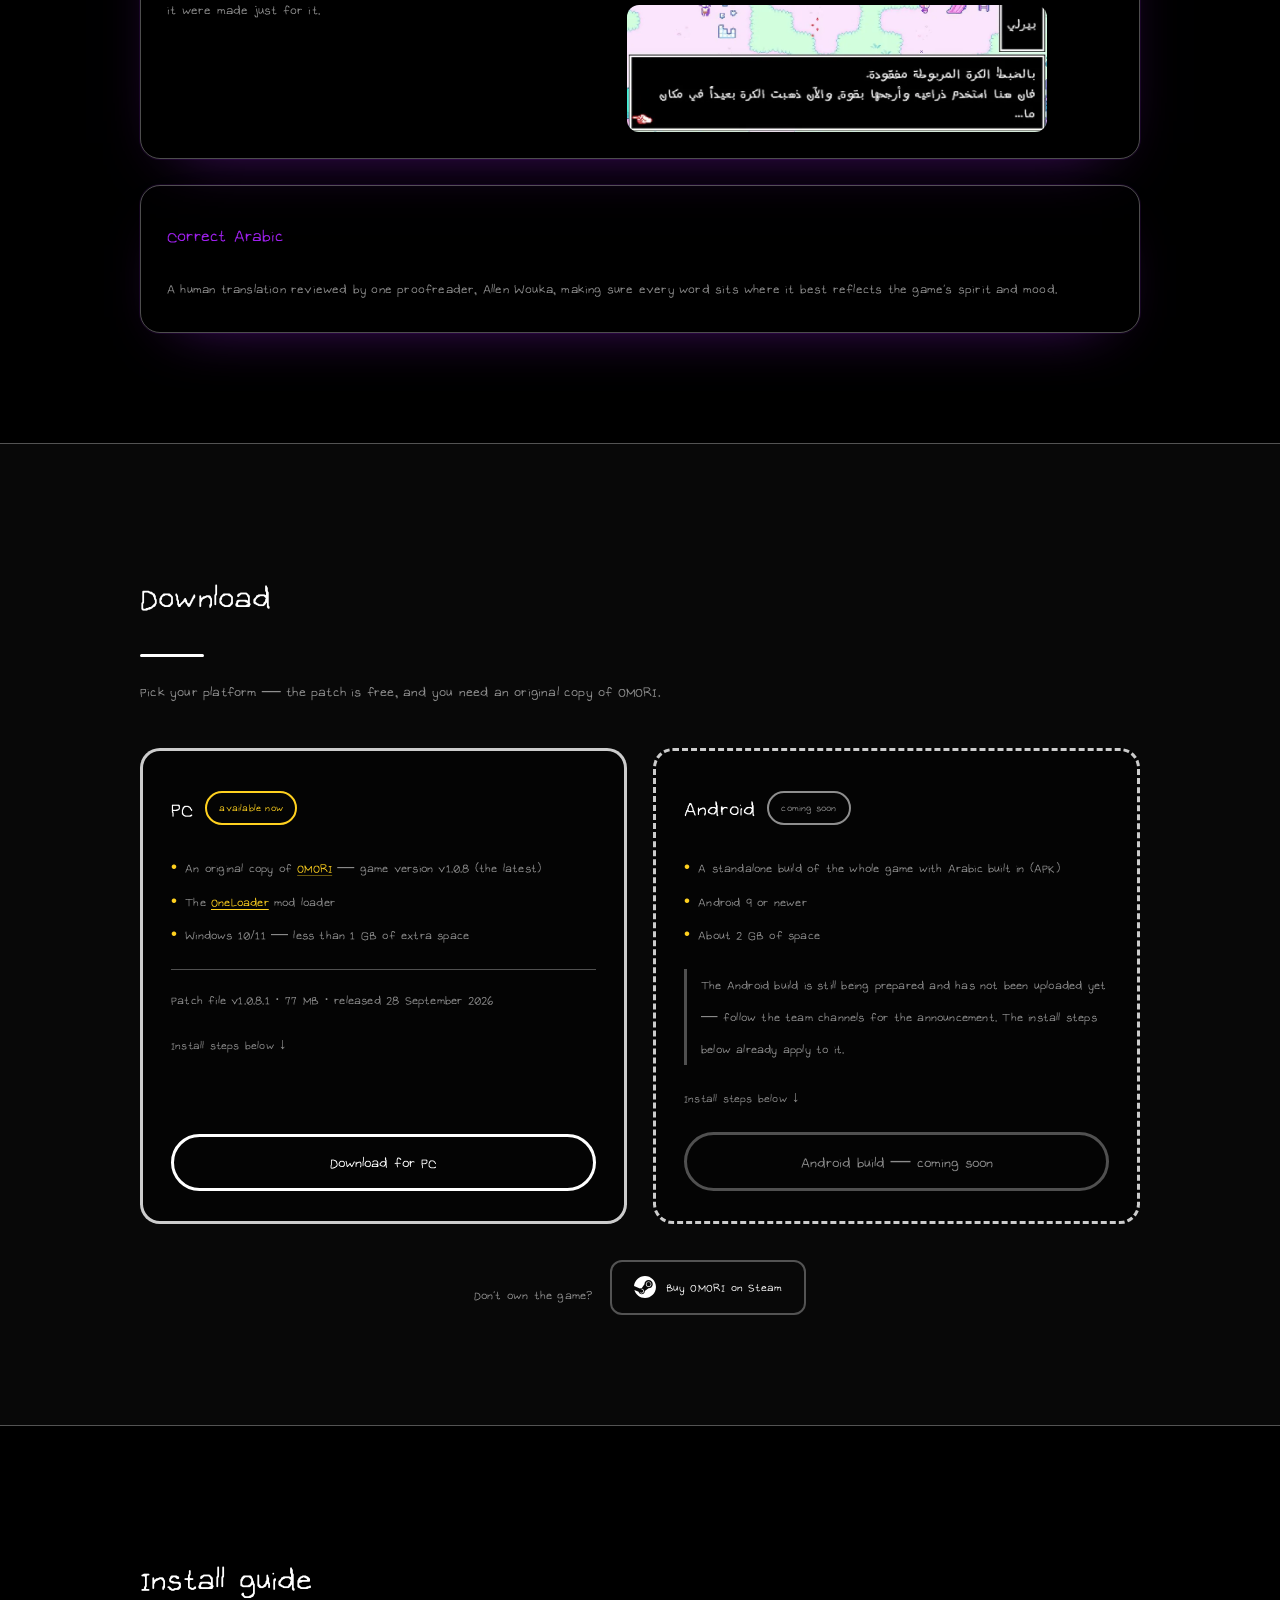
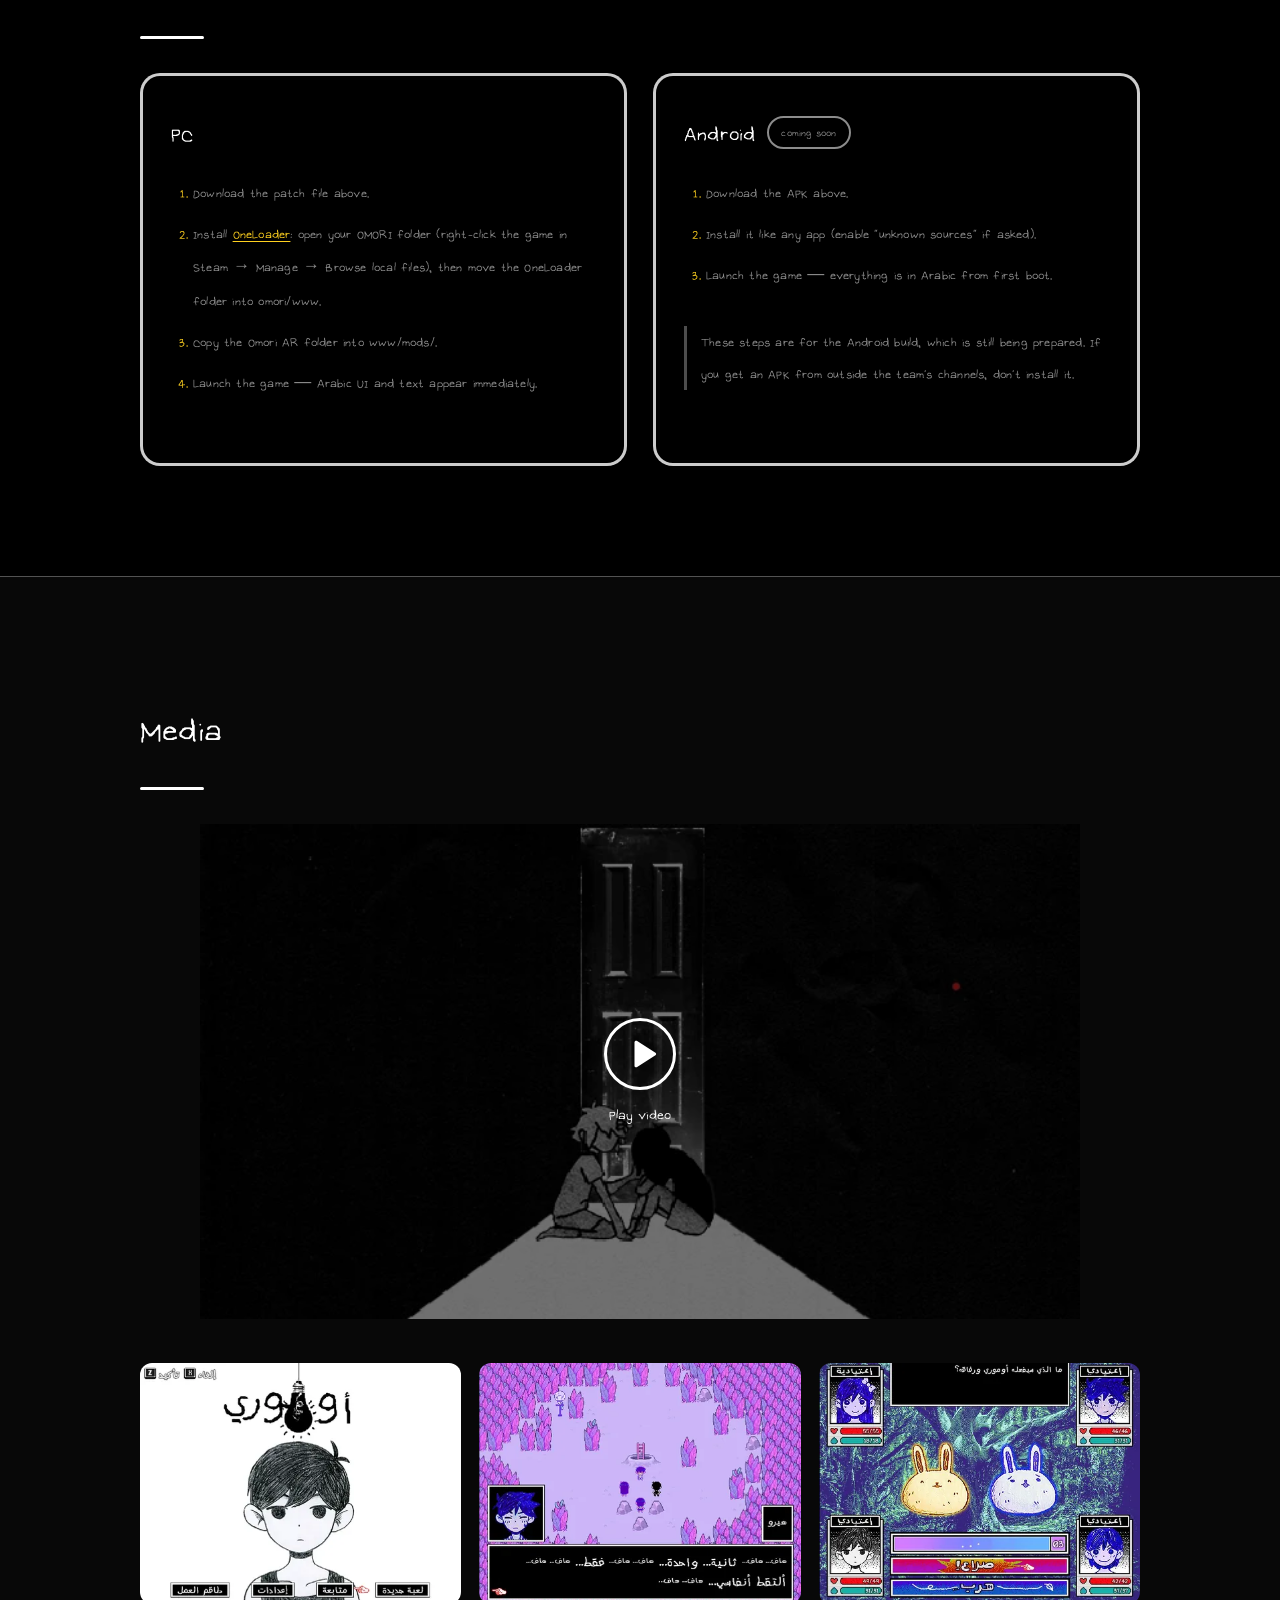
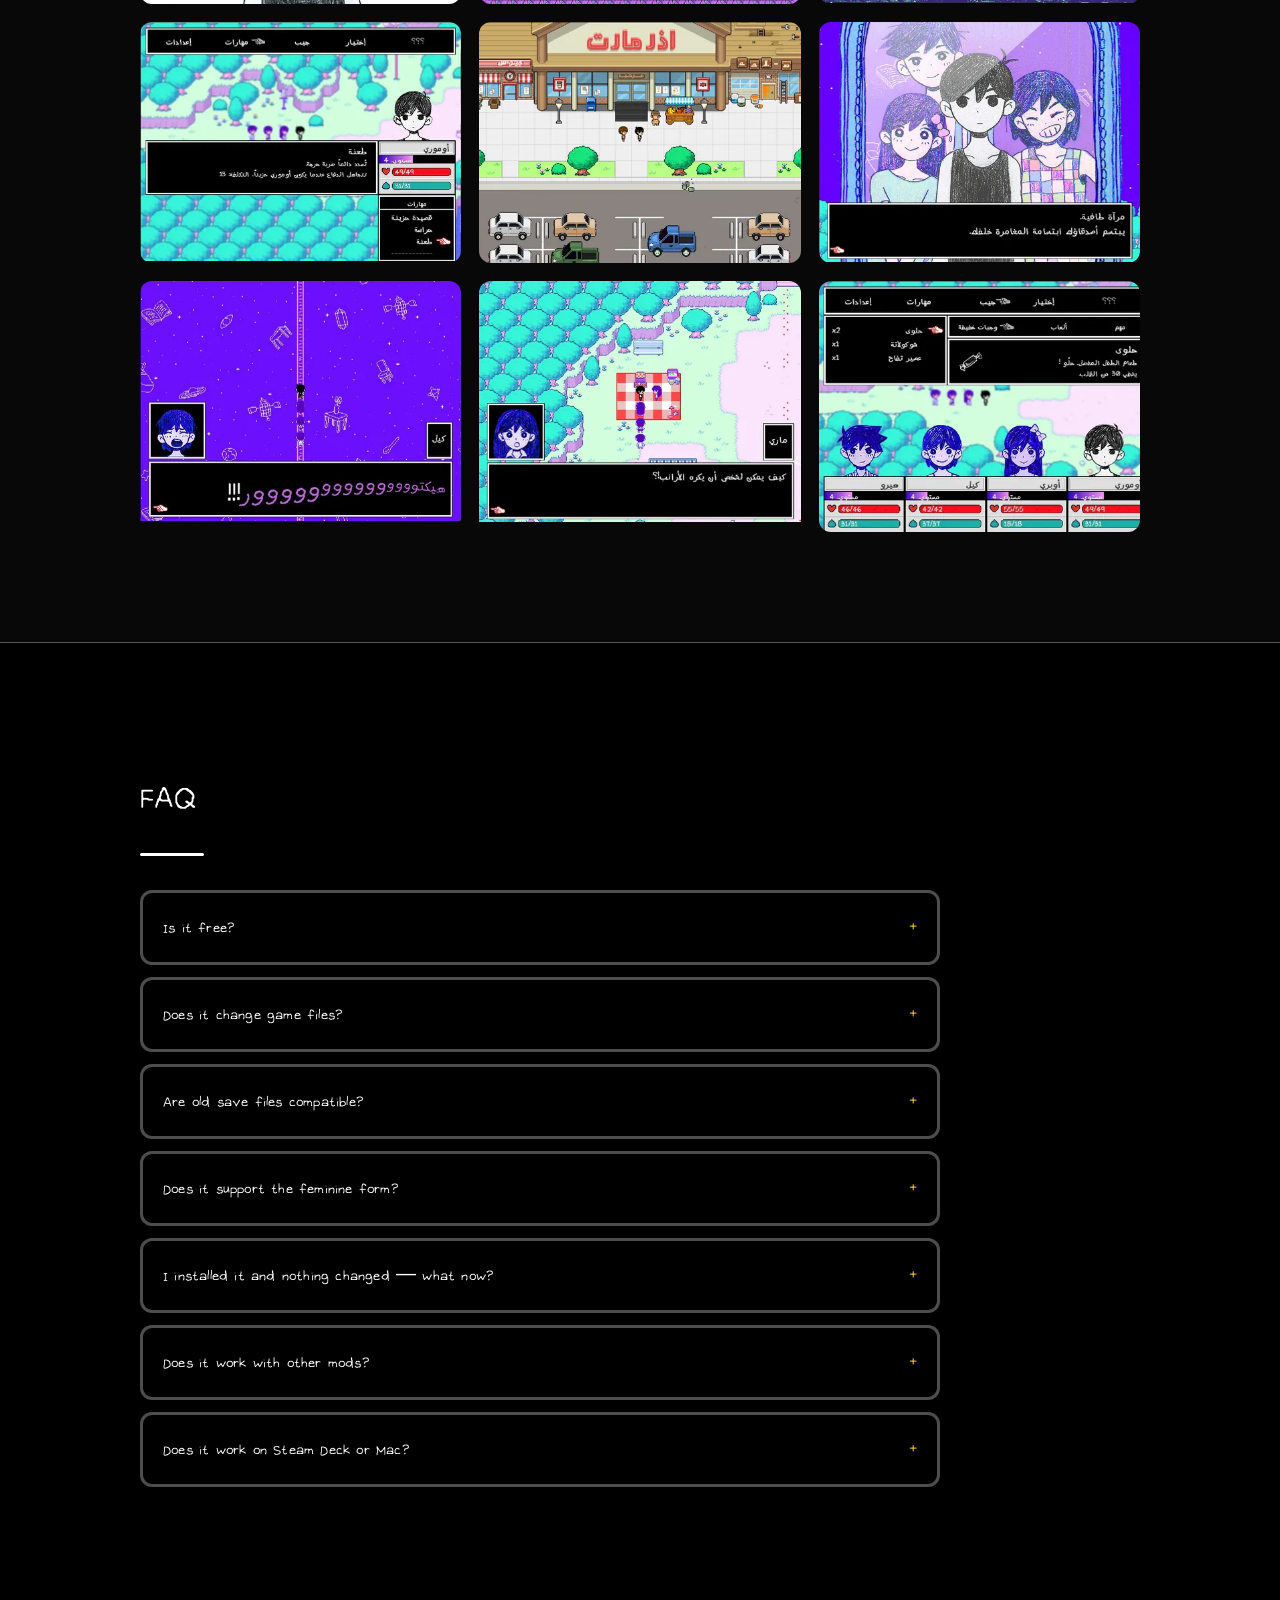
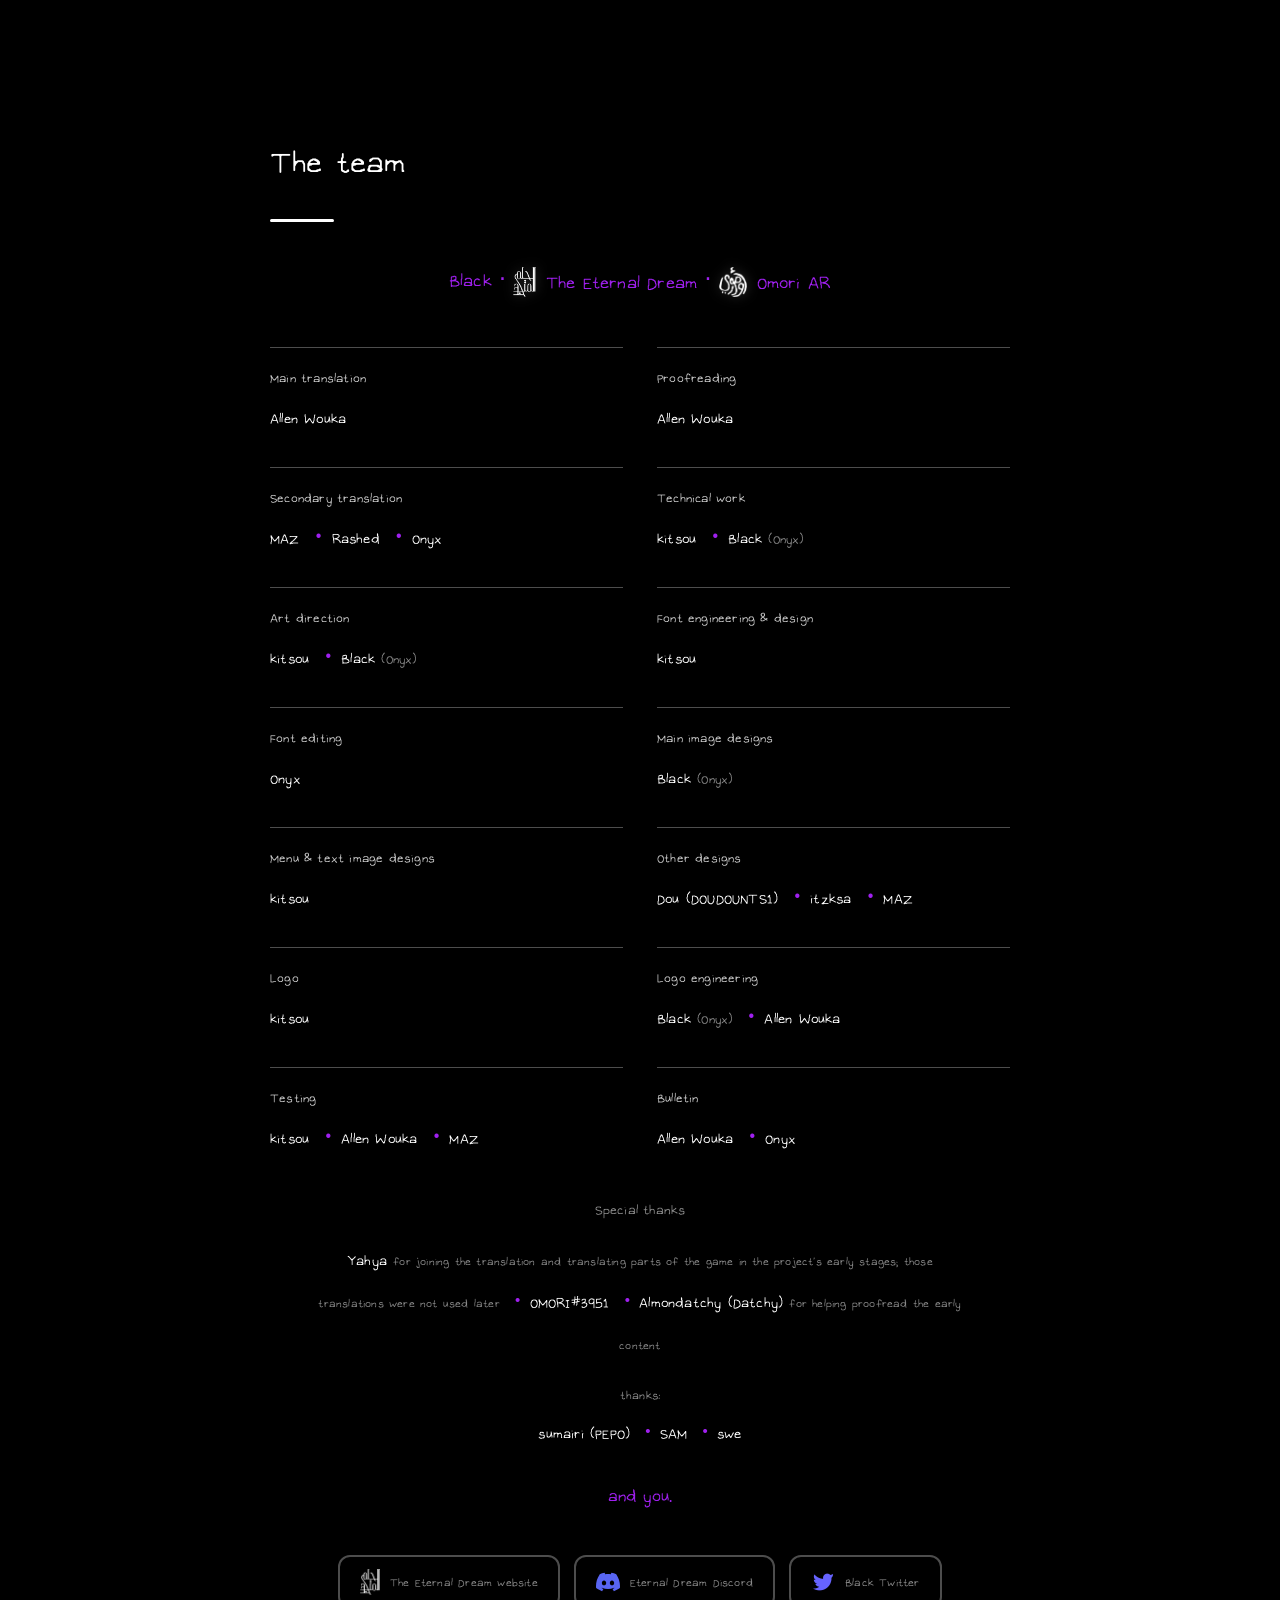
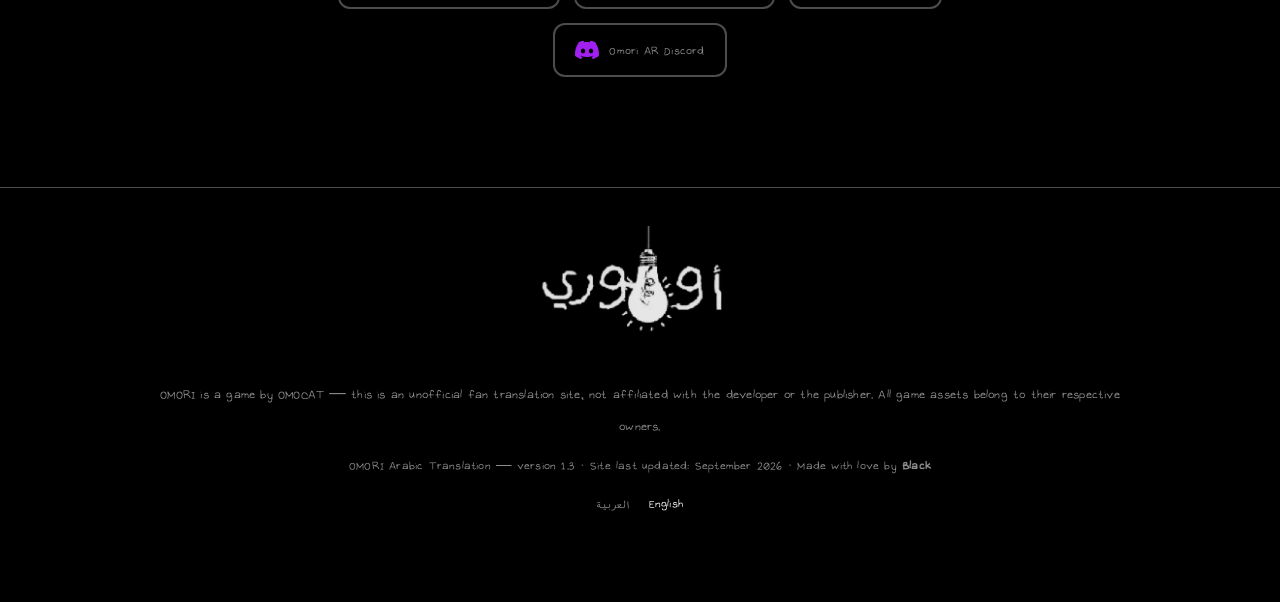
==== commit 93af60dd: "text edited" ====
--- a/en/index.html
+++ b/en/index.html
@@ -113,7 +113,7 @@
     <div class="hero__content reveal">
       <p class="hero__kicker">Black · <span class="team-brand"><img class="team-brand__logo team-brand__logo--sm" src="../assets/img/etrdream-logo.png" alt="The Eternal Dream logo" width="17" height="22" loading="lazy">The Eternal Dream</span> · <span class="team-brand"><img class="team-brand__logo team-brand__logo--sm" src="../assets/img/omori-title-logo.png" alt="Omori AR logo" width="20" height="22" loading="lazy">Omori AR</span></p>
       <h1 class="hero__title">OMORI <span class="hero__omori">in Arabic</span></h1>
-      <p class="hero__sub">The complete Arabic fan localization — every line of dialogue, every menu, every battle log, the font itself. Made by the Arab OMORI community.</p>
+      <p class="hero__sub">The complete Arabic fan localization — every line of dialogue, every menu, every battle log, the font itself.Made specifically for the Arab OMORI community.</p>
       <div class="hero__actions">
         <a class="btn btn--primary" href="#download">Get the patch</a>
         <a class="btn btn--ghost" href="#gallery">See it in action</a>
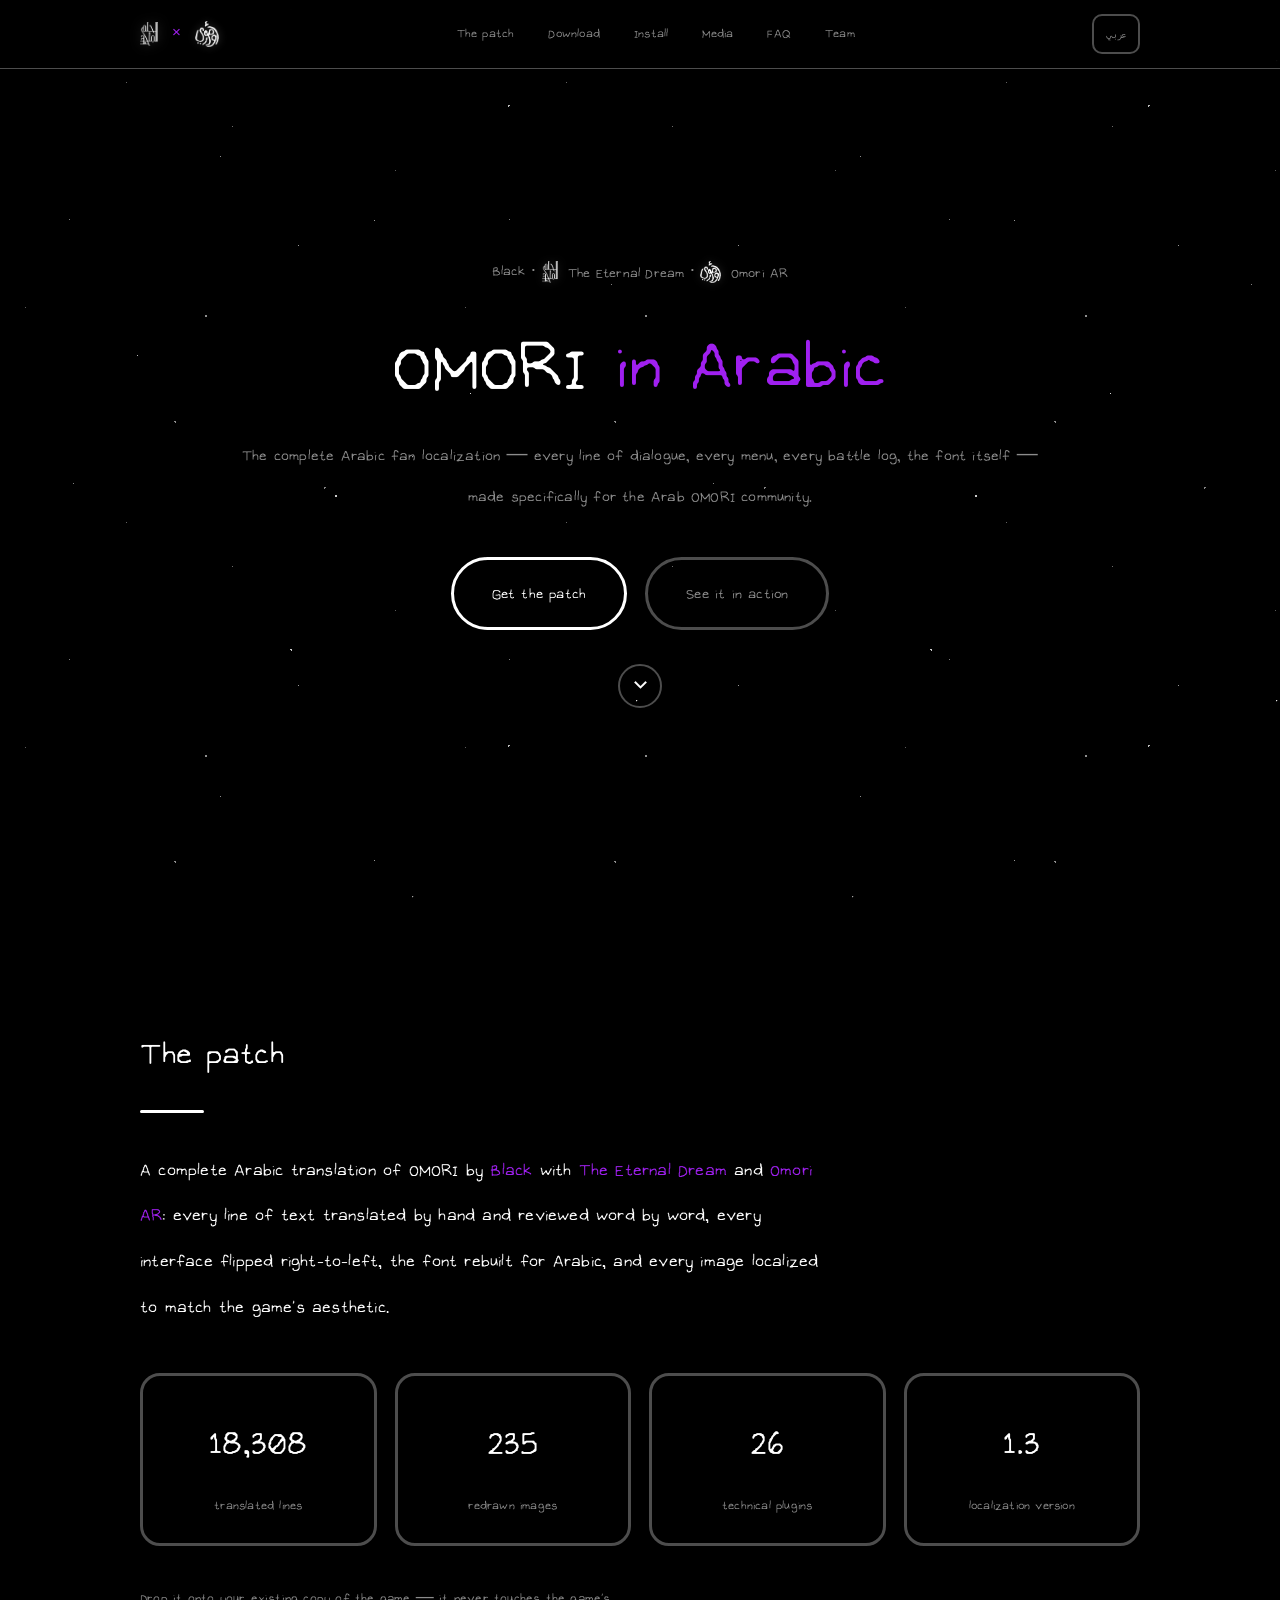
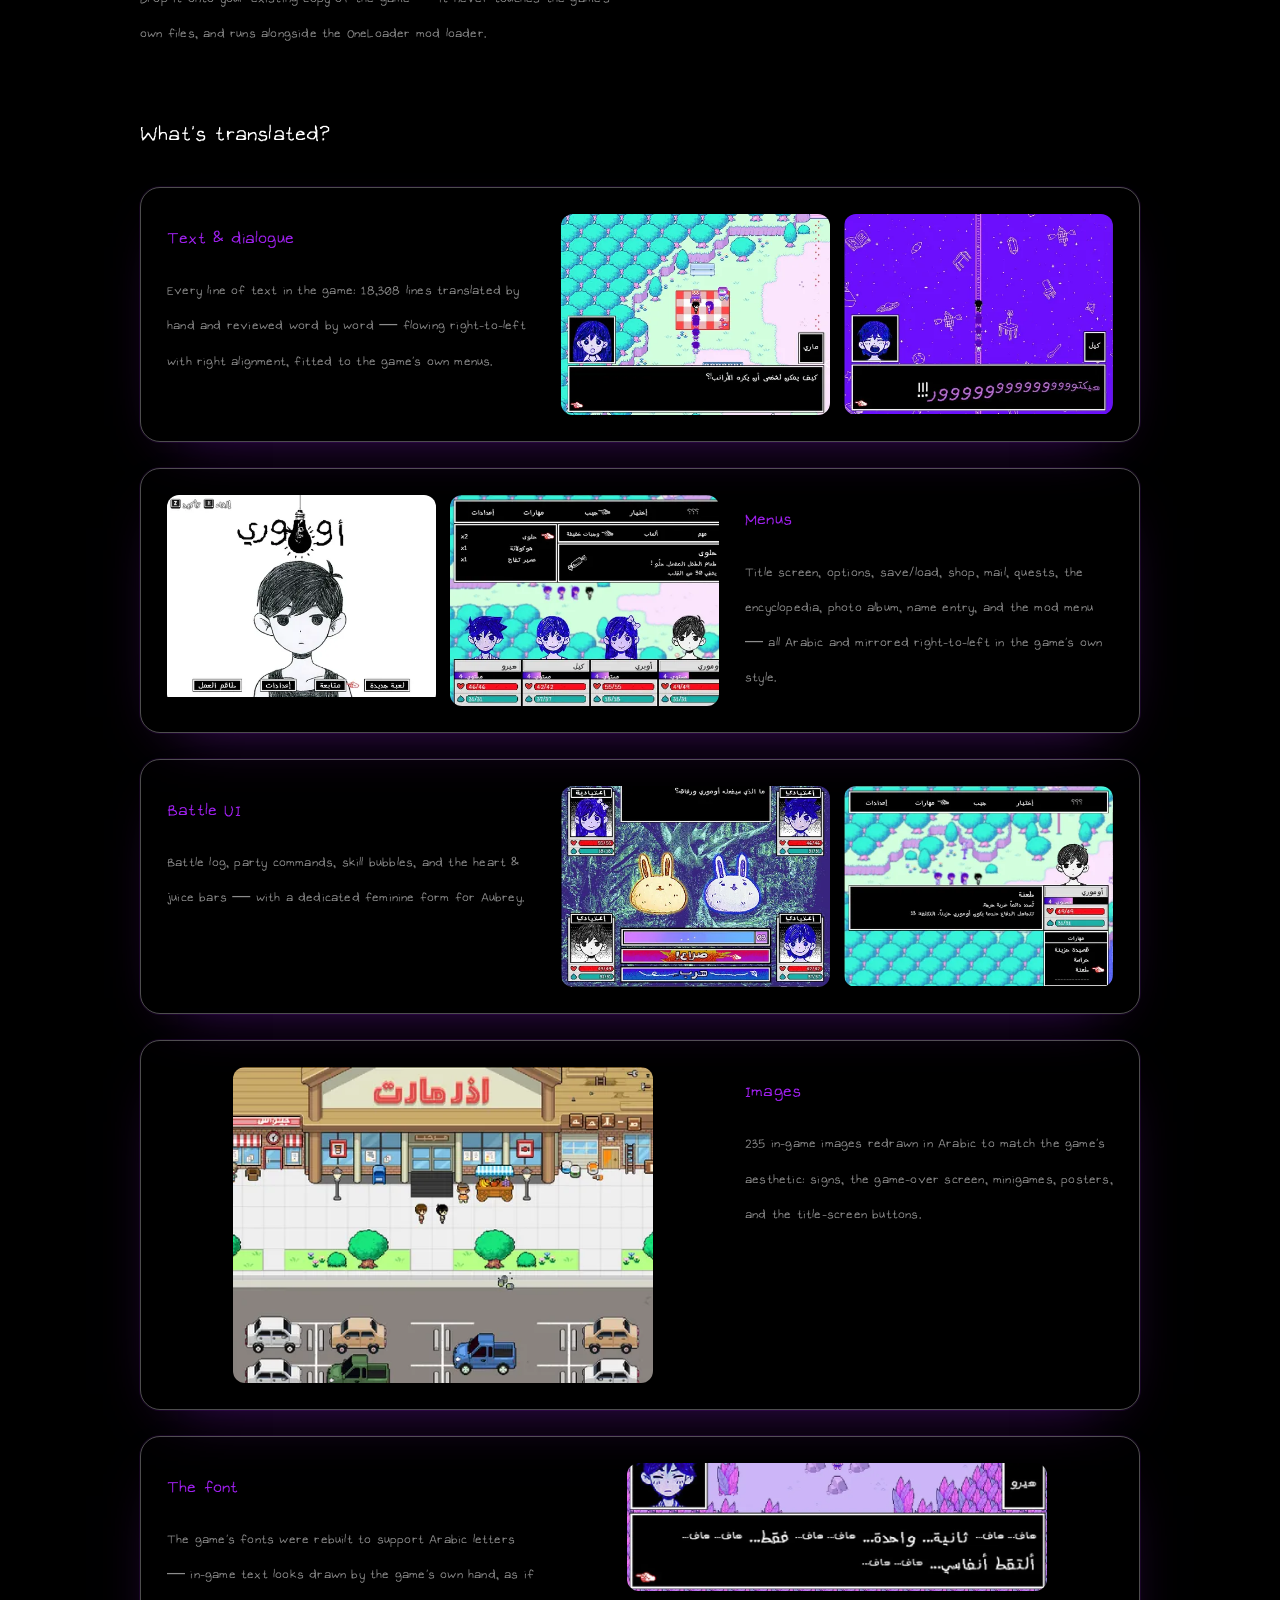
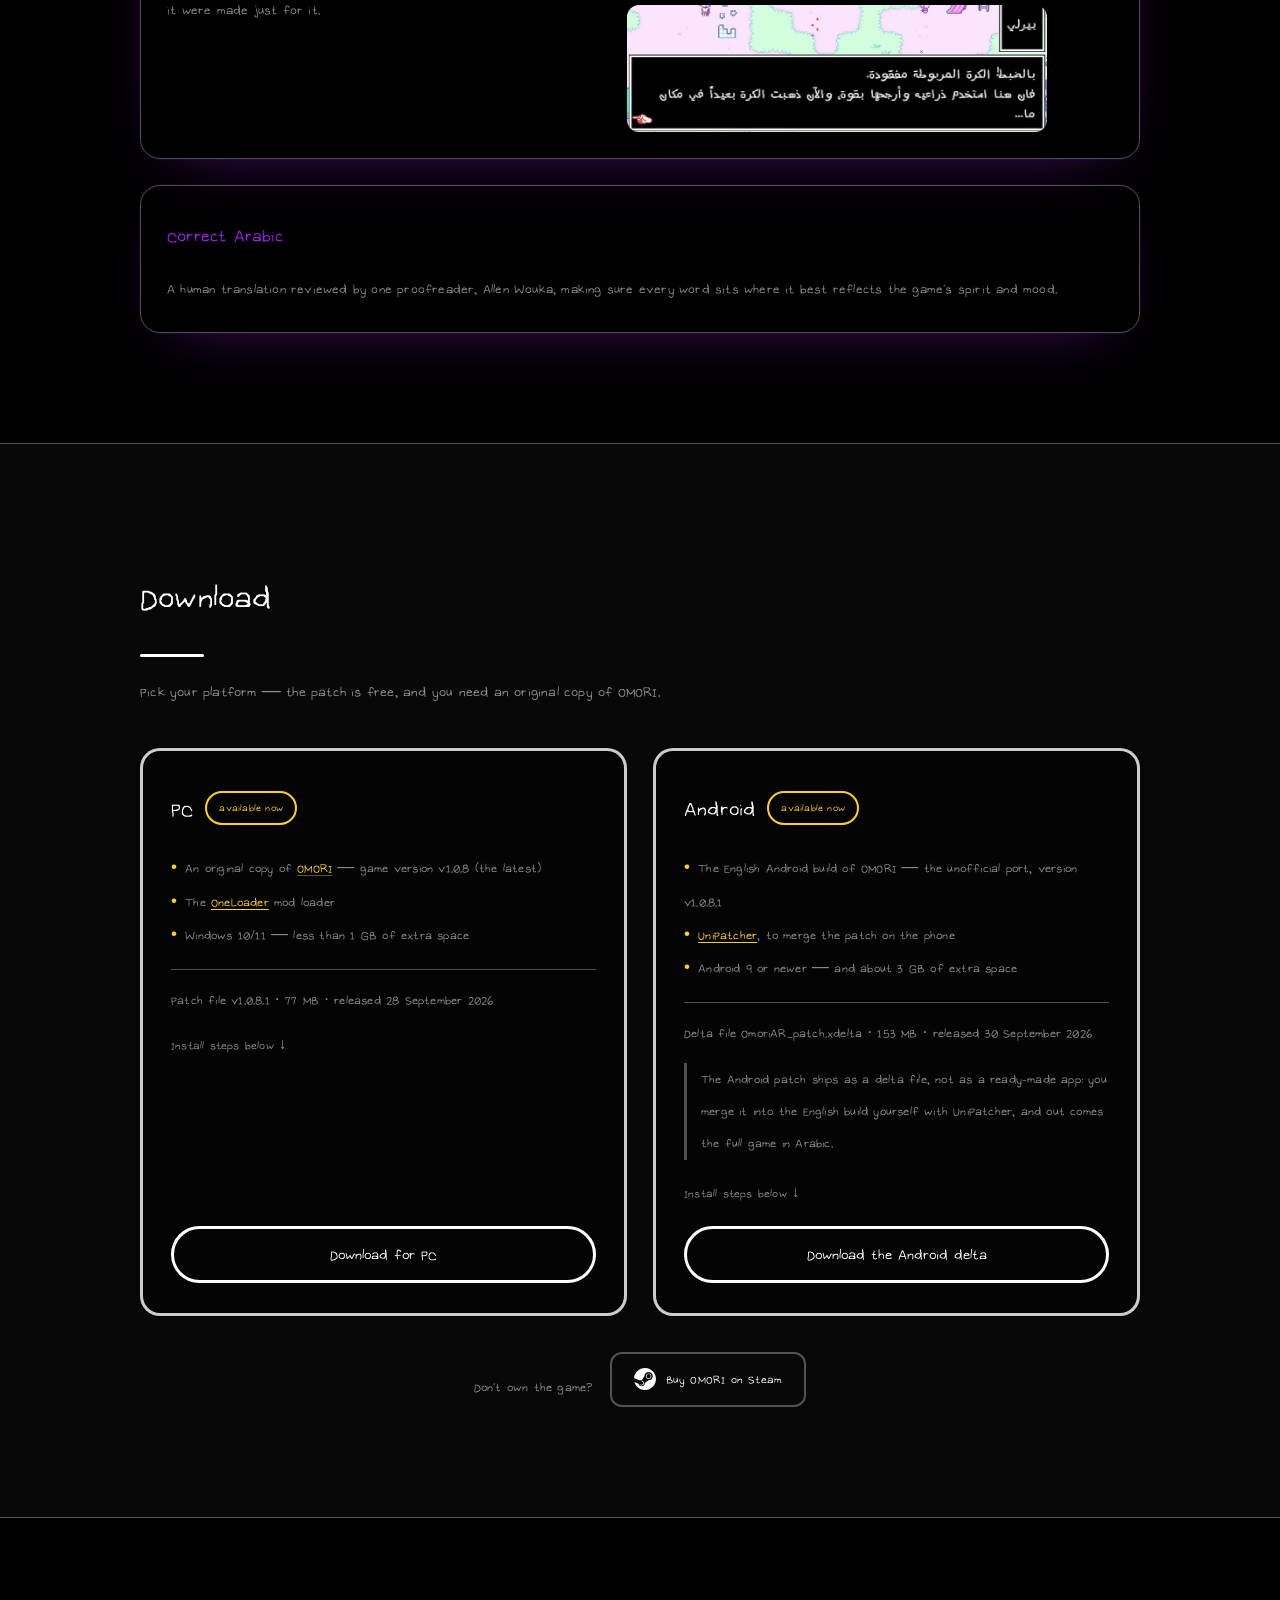
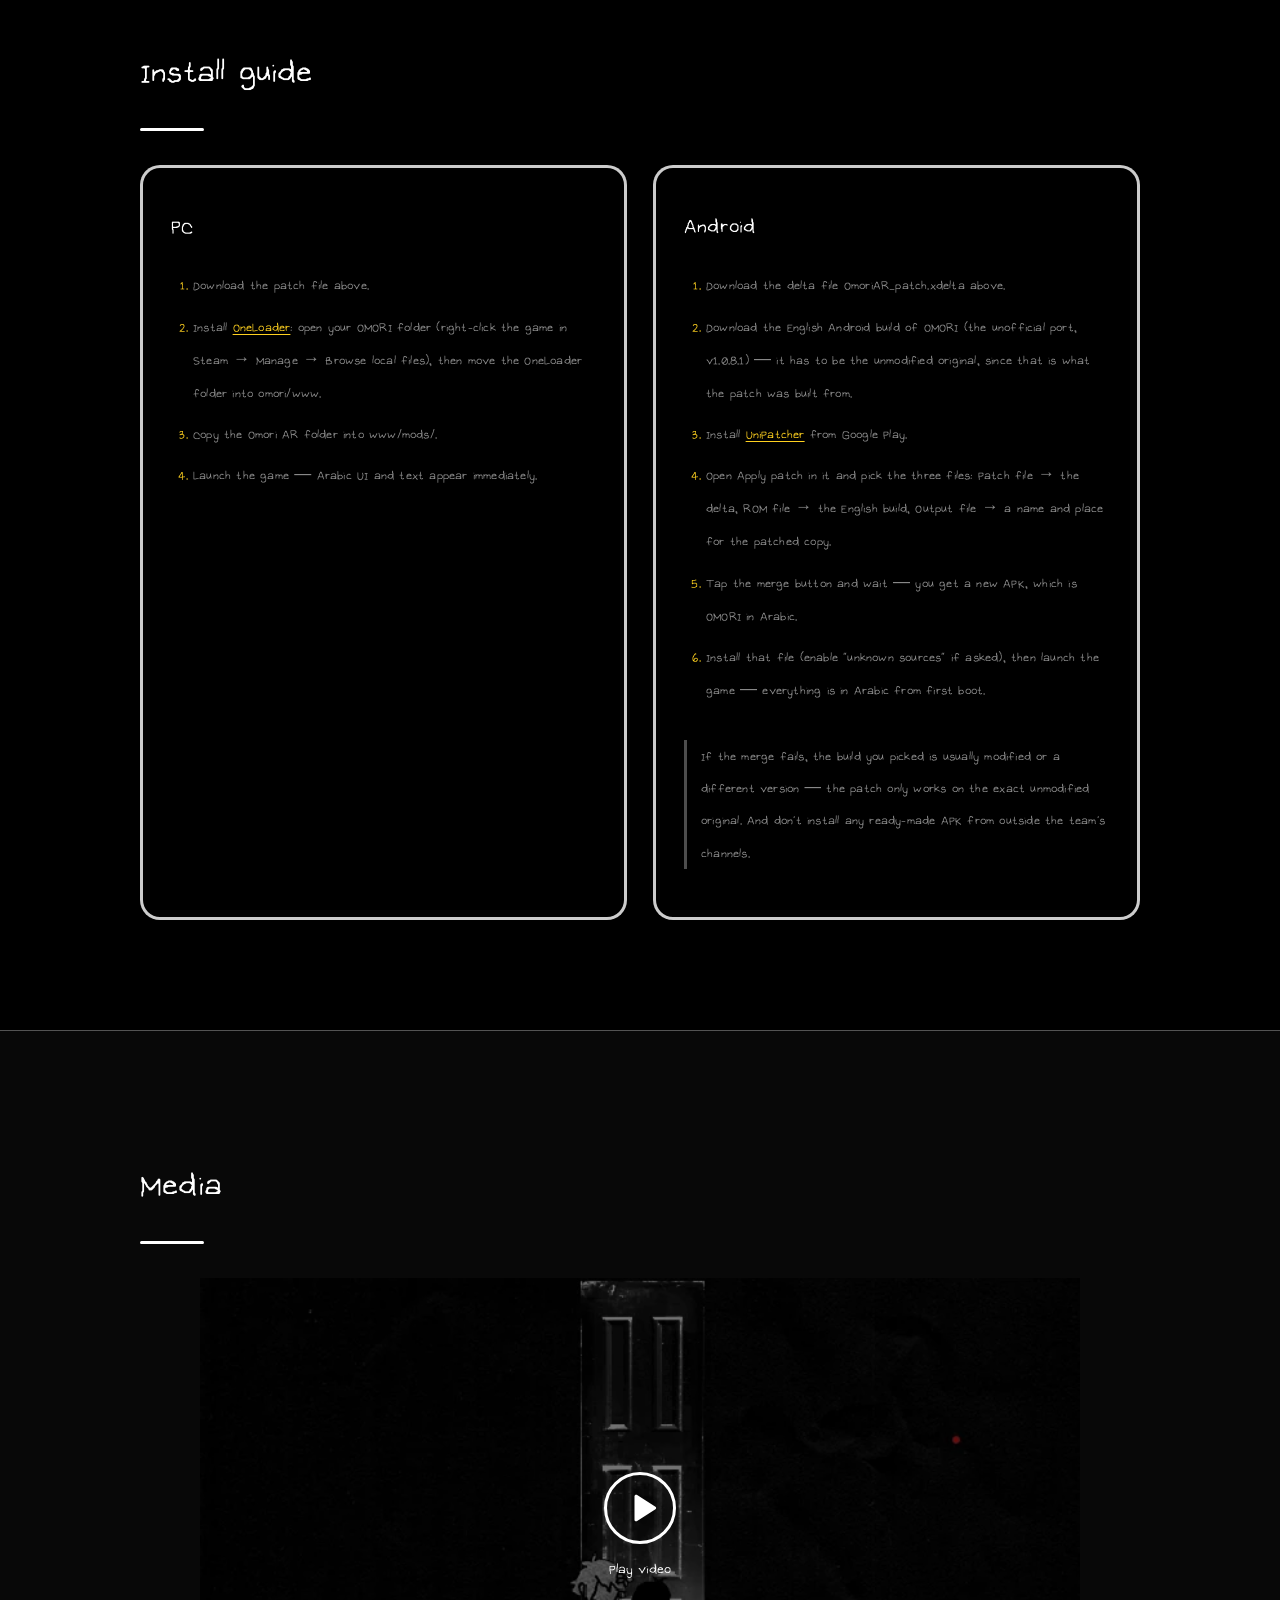
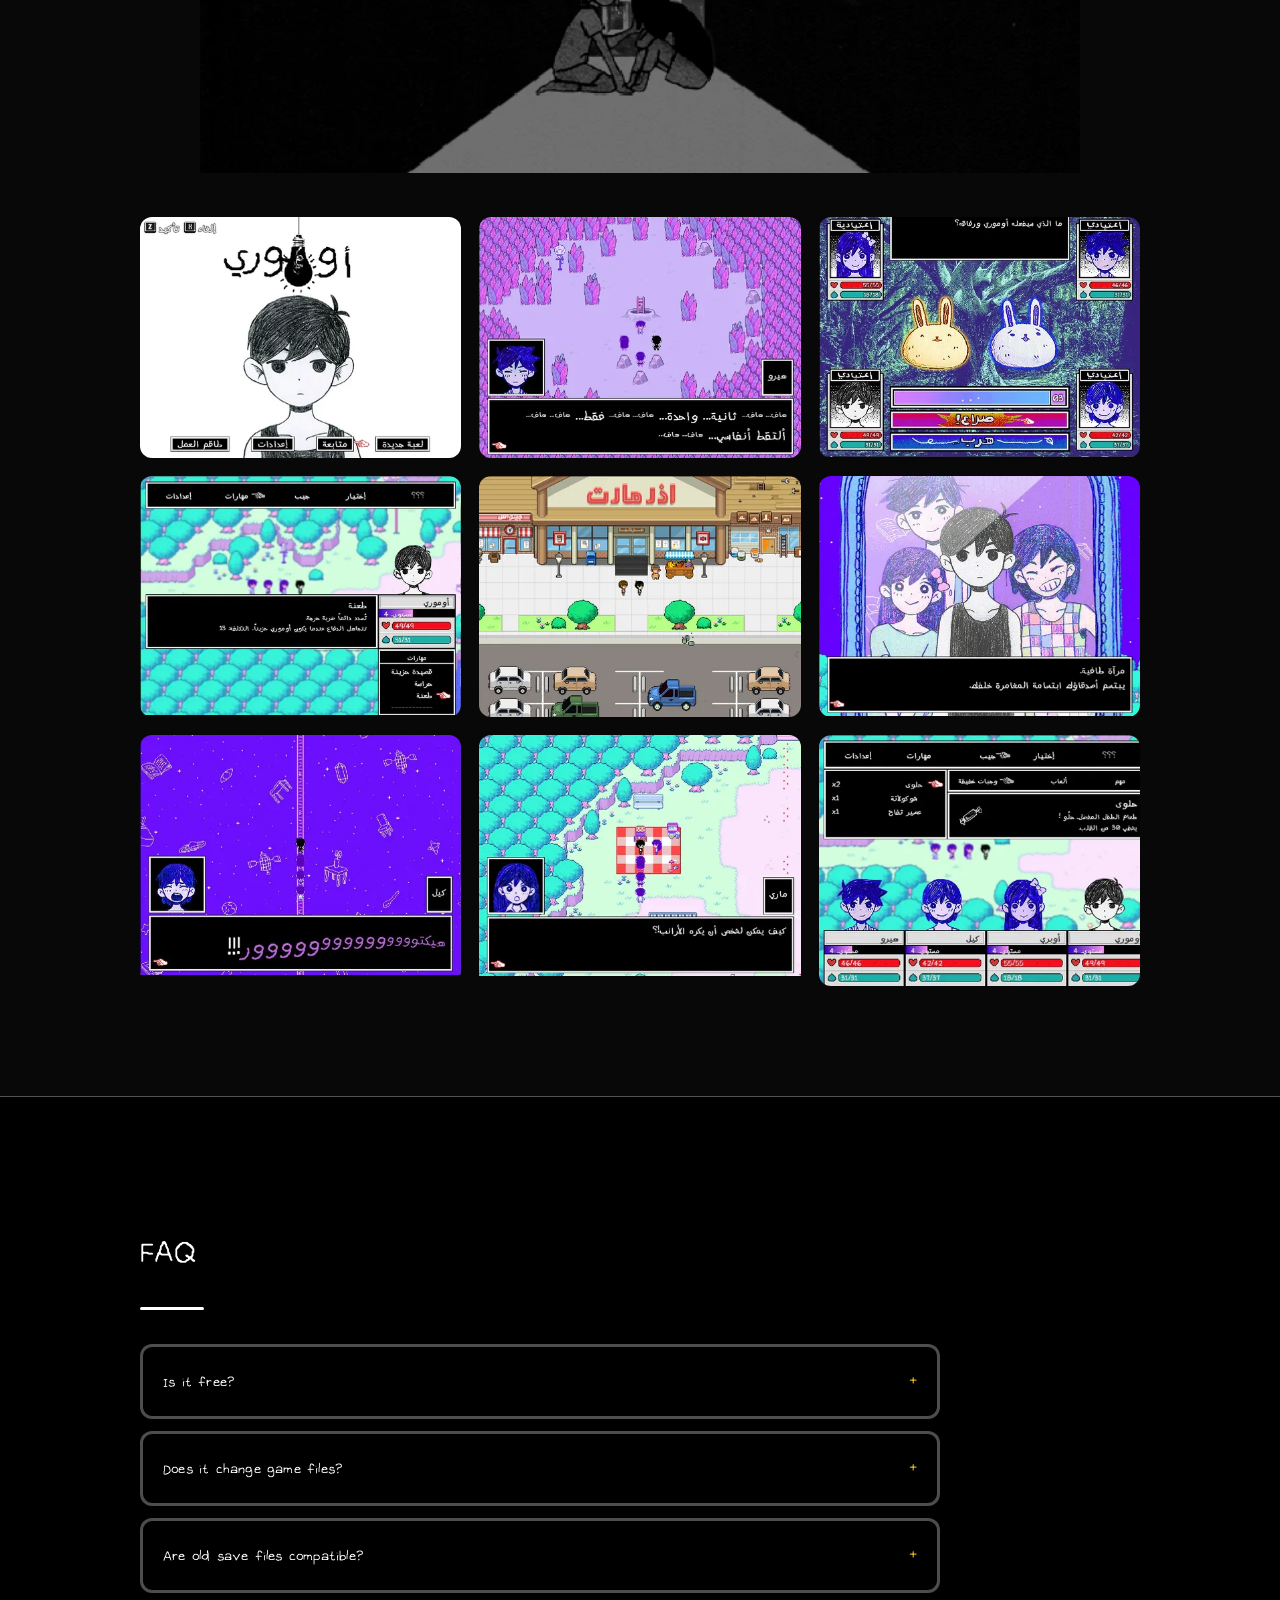
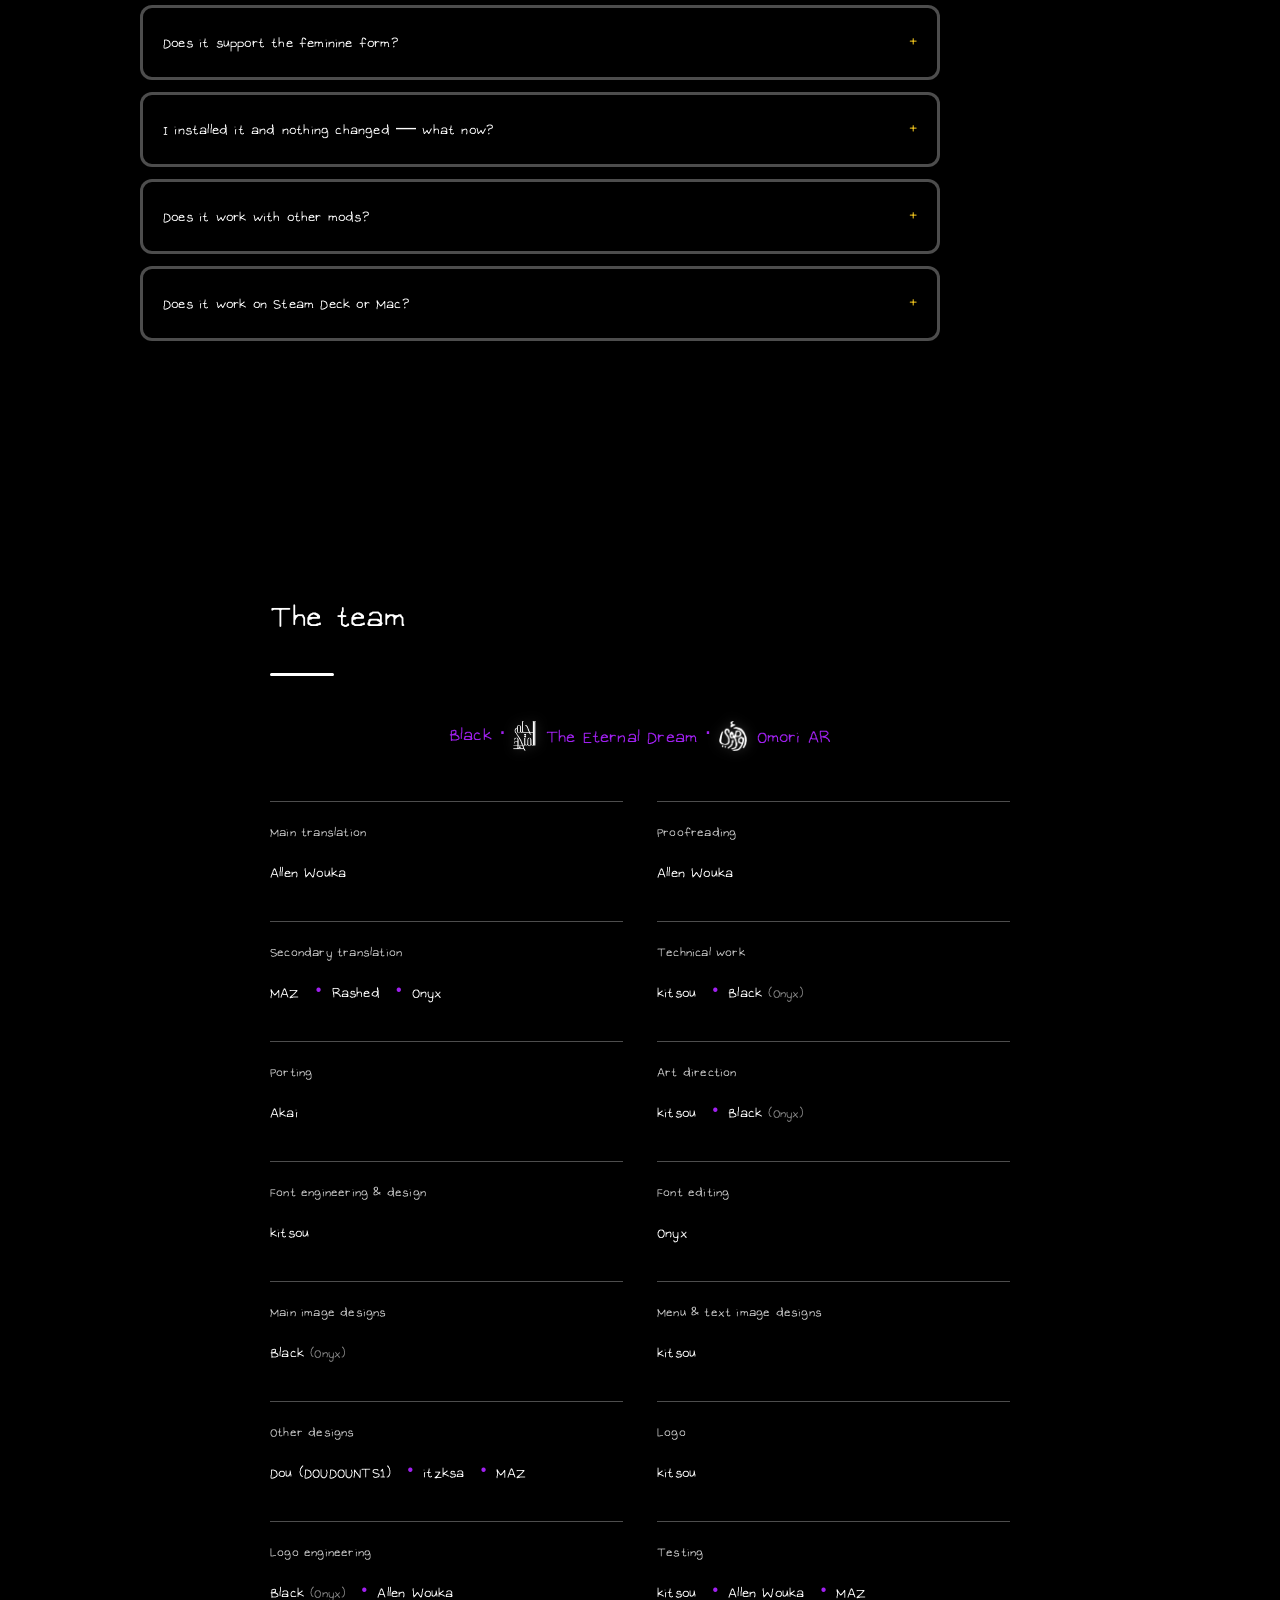
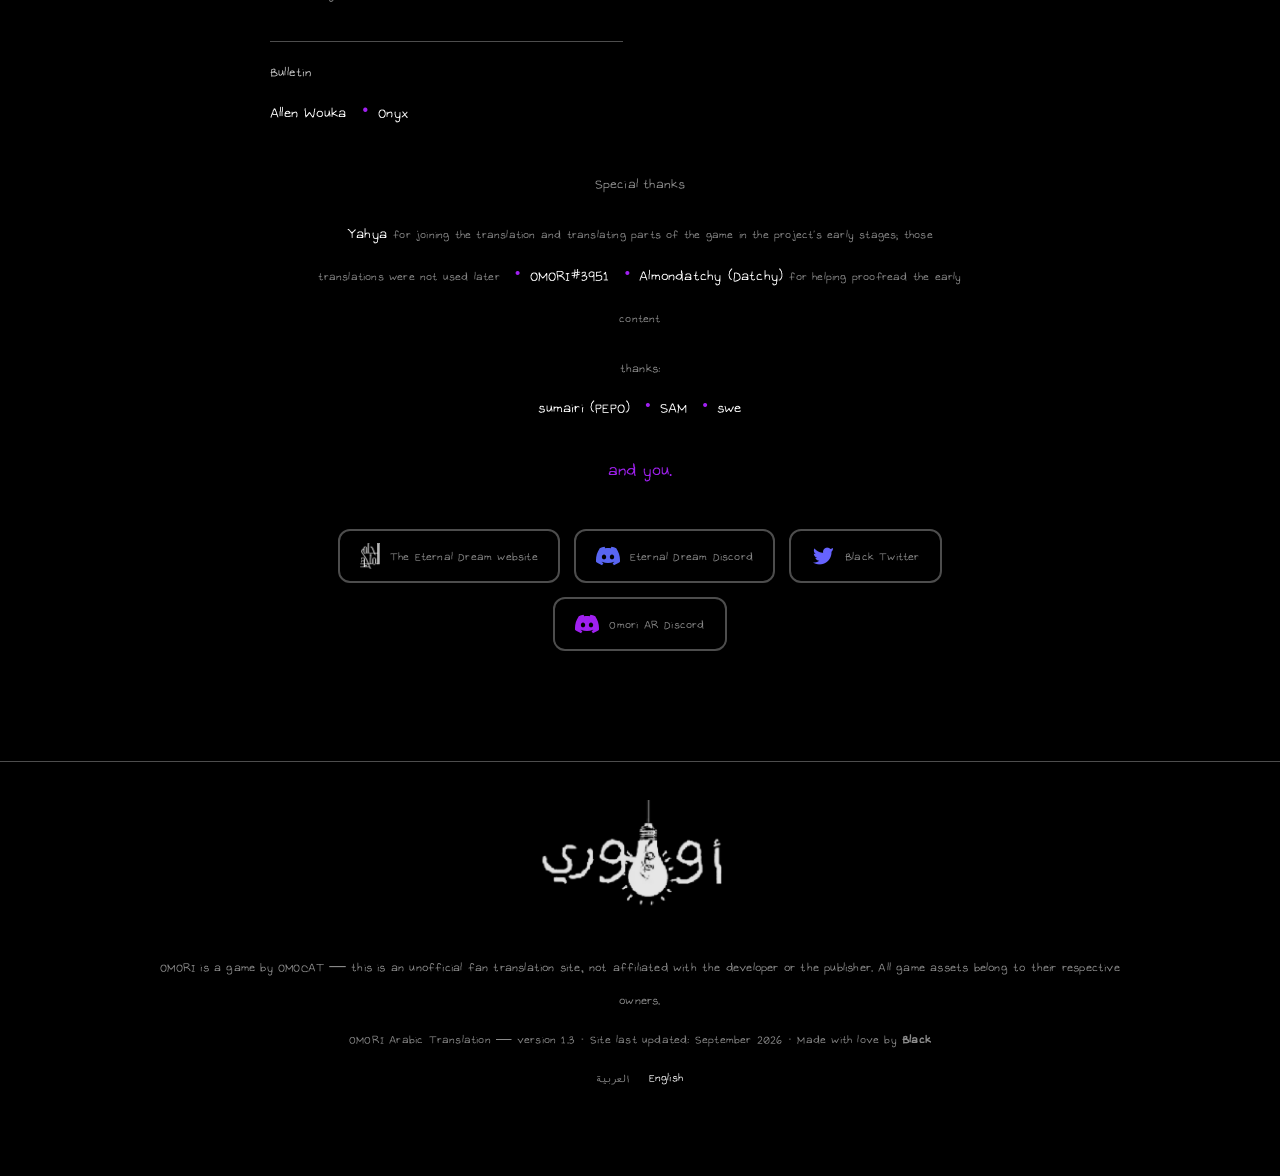
==== commit bae198b7: "Add files via upload" ====
--- a/en/index.html
+++ b/en/index.html
@@ -78,7 +78,6 @@
         <span class="brand__x" aria-hidden="true">×</span>
         <img class="brand__title-logo" src="../assets/img/omori-title-logo.png" alt="" width="24" height="26">
       </span>
-      <span class="brand__name"></span>
     </a>
     <nav class="nav" id="site-nav" aria-label="Main navigation">
       <a href="#about">The patch</a>
@@ -113,7 +112,7 @@
     <div class="hero__content reveal">
       <p class="hero__kicker">Black · <span class="team-brand"><img class="team-brand__logo team-brand__logo--sm" src="../assets/img/etrdream-logo.png" alt="The Eternal Dream logo" width="17" height="22" loading="lazy">The Eternal Dream</span> · <span class="team-brand"><img class="team-brand__logo team-brand__logo--sm" src="../assets/img/omori-title-logo.png" alt="Omori AR logo" width="20" height="22" loading="lazy">Omori AR</span></p>
       <h1 class="hero__title">OMORI <span class="hero__omori">in Arabic</span></h1>
-      <p class="hero__sub">The complete Arabic fan localization — every line of dialogue, every menu, every battle log, the font itself.Made specifically for the Arab OMORI community.</p>
+      <p class="hero__sub">The complete Arabic fan localization — every line of dialogue, every menu, every battle log, the font itself — made specifically for the Arab OMORI community.</p>
       <div class="hero__actions">
         <a class="btn btn--primary" href="#download">Get the patch</a>
         <a class="btn btn--ghost" href="#gallery">See it in action</a>
@@ -145,7 +144,7 @@
             <span class="stat__label">redrawn images</span>
           </li>
           <li class="stat reveal">
-            <span class="stat__num" data-count="25">25</span>
+            <span class="stat__num" data-count="26">26</span>
             <span class="stat__label">technical plugins</span>
           </li>
           <li class="stat reveal">
@@ -259,23 +258,28 @@
           </ul>
           <p class="dl__meta">
             Patch file <span class="latin" data-site="build">v1.0.8.1</span> ·
-            <span data-site="size">77 MB</span> ·
-            released <span data-site="date">28 September 2026</span>
+            <span data-site="size-pc">77 MB</span> ·
+            released <span data-site="date-pc">28 September 2026</span>
           </p>
           <p class="dl__steps-hint">Install steps below ↓</p>
           <button class="btn btn--primary dl__btn" type="button" data-download="pc">Download for PC</button>
         </article>
 
-        <article class="dl dl--soon reveal" id="dl-android">
-          <h3 class="dl__title">Android <span class="dl__badge dl__badge--soon">coming soon</span></h3>
+        <article class="dl reveal" id="dl-android">
+          <h3 class="dl__title">Android <span class="dl__badge">available now</span></h3>
           <ul class="dl__reqs" role="list">
-            <li>A standalone build of the whole game with Arabic built in (<span class="latin">APK</span>)</li>
-            <li>Android <span class="latin">9</span> or newer</li>
-            <li>About <span class="latin">2&nbsp;GB</span> of space</li>
-          </ul>
-          <p class="dl__note" id="dl-android-note">The Android build is still being prepared and has not been uploaded yet — follow the team channels for the announcement. The install steps below already apply to it.</p>
+            <li>The English Android build of OMORI — the unofficial port, version <span class="latin">v1.0.8.1</span></li>
+            <li><a class="latin dl-link" href="https://play.google.com/store/apps/details?id=org.emunix.unipatcher" target="_blank" rel="noopener">UniPatcher</a>, to merge the patch on the phone</li>
+            <li>Android <span class="latin">9</span> or newer — and about <span class="latin">3&nbsp;GB</span> of extra space</li>
+          </ul>
+          <p class="dl__meta">
+            Delta file <span class="latin">OmoriAR_patch.xdelta</span> ·
+            <span data-site="size-android">153 MB</span> ·
+            released <span data-site="date-android">30 September 2026</span>
+          </p>
+          <p class="dl__note" id="dl-android-note">The Android patch ships as a delta file, not as a ready-made app: you merge it into the English build yourself with <span class="latin">UniPatcher</span>, and out comes the full game in Arabic.</p>
           <p class="dl__steps-hint">Install steps below ↓</p>
-          <button class="btn btn--ghost dl__btn" type="button" data-download="android" aria-describedby="dl-android-note">Android build — coming soon</button>
+          <button class="btn btn--primary dl__btn" type="button" data-download="android" aria-describedby="dl-android-note">Download the Android delta</button>
         </article>
       </div>
 
@@ -306,13 +310,16 @@
           </ol>
         </article>
         <article class="dl reveal">
-          <h3 class="dl__title">Android <span class="dl__badge dl__badge--soon">coming soon</span></h3>
+          <h3 class="dl__title">Android</h3>
           <ol class="dl__steps">
-            <li>Download the <span class="latin">APK</span> above.</li>
-            <li>Install it like any app (enable "unknown sources" if asked).</li>
-            <li>Launch the game — everything is in Arabic from first boot.</li>
+            <li>Download the delta file <span class="latin">OmoriAR_patch.xdelta</span> above.</li>
+            <li>Download the English Android build of OMORI (the unofficial port, <span class="latin">v1.0.8.1</span>) — it has to be the unmodified original, since that is what the patch was built from.</li>
+            <li>Install <a class="latin dl-link" href="https://play.google.com/store/apps/details?id=org.emunix.unipatcher" target="_blank" rel="noopener">UniPatcher</a> from Google Play.</li>
+            <li>Open <span class="latin">Apply patch</span> in it and pick the three files: <span class="latin">Patch file</span> → the delta, <span class="latin">ROM file</span> → the English build, <span class="latin">Output file</span> → a name and place for the patched copy.</li>
+            <li>Tap the merge button and wait — you get a new <span class="latin">APK</span>, which is OMORI in Arabic.</li>
+            <li>Install that file (enable "unknown sources" if asked), then launch the game — everything is in Arabic from first boot.</li>
           </ol>
-          <p class="dl__note">These steps are for the Android build, which is still being prepared. If you get an <span class="latin">APK</span> from outside the team's channels, don't install it.</p>
+          <p class="dl__note">If the merge fails, the build you picked is usually modified or a different version — the patch only works on the exact unmodified original. And don't install any ready-made <span class="latin">APK</span> from outside the team's channels.</p>
         </article>
       </div>
     </div>
@@ -483,6 +490,12 @@
           </ul>
         </div>
         <div class="creds__group">
+          <h3 class="creds__role">Porting</h3>
+          <ul class="creds__names" role="list">
+            <li>Akai</li>
+          </ul>
+        </div>
+        <div class="creds__group">
           <h3 class="creds__role">Art direction</h3>
           <ul class="creds__names" role="list">
             <li>kitsou</li>
--- a/css/main.css
+++ b/css/main.css
@@ -63,13 +63,13 @@
 :is(body, h1, h2, h3, h4, .hero__kicker, .btn, .nav a, .stat__num, .about__lead, .cr-teams,
     .creds__names, .thanks__title, .thanks__you, .dl__title, .dl__badge,
     .faq__item summary, .lang-switch, .lightbox__cap, .video-cover__label,
-    .community__link, .steam-cta__btn, .brand__name, .lightbox__counter) {
+    .community__link, .steam-cta__btn, .lightbox__counter) {
   font-family: var(--font);
 }
 
 .faq__item p, .about__note, .thanks__note, .cred-alias, .dl__reqs li, .dl__steps li,
-.dl__meta, .dl__note, .dl__verify p, .download-note,
-.site-footer p, .section--download .download-note, .feat__note {
+.dl__meta, .dl__note, .download-note,
+.site-footer p, .section--download .download-note {
   font-family: var(--font);
 }
 
@@ -186,7 +186,6 @@
   color: var(--white);
   white-space: nowrap;
 }
-.brand__name { font-size: 21px; }
 
 /* header brand lockup: [OMORI logo] × [eternal-dream logo] */
 .brand__collab {
@@ -514,11 +513,6 @@
   font-size: 18px;
 }
 .feat__text p:last-child { margin-bottom: 0; }
-.feat__note {
-  border-inline-start: 3px solid var(--happy);
-  padding-inline-start: 14px;
-  font-size: 16.5px;
-}
 
 /* a group of screenshots inside a feature block: two per row is the most we show */
 .plate {
@@ -579,7 +573,6 @@
   display: flex;
   flex-direction: column;
 }
-.dl--soon { border-style: dashed; }
 .dl__title {
   margin: 0 0 16px;
   font-weight: normal;
@@ -596,7 +589,6 @@
   border-radius: 999px;
   padding: 1px 12px;
 }
-.dl__badge--soon { border-color: var(--dim); color: var(--dim); }
 .dl__reqs {
   list-style: none;
   padding: 0;
@@ -634,33 +626,6 @@
   border-inline-start: 3px solid var(--faint);
   padding-inline-start: 14px;
 }
-.dl__verify { margin: 0 0 18px; }
-.dl__verify summary {
-  color: var(--dim);
-  font-size: 16px;
-  font-family: var(--font);
-  list-style: none;
-  display: flex;
-  align-items: center;
-  gap: 10px;
-}
-.dl__verify summary::-webkit-details-marker { display: none; }
-.dl__verify summary::before {
-  content: "+";
-  color: var(--happy);
-  font-size: 19px;
-}
-.dl__verify[open] summary::before { content: "−"; }
-.dl__verify p { color: var(--dim); font-size: 15.5px; margin: 10px 0 0; }
-.dl__hash {
-  font-size: 12.5px;
-  word-break: break-all;
-  color: var(--dim);
-  background: rgba(255, 255, 255, .05);
-  border-radius: 8px;
-  padding: 8px 10px;
-}
-
 .dl-msg {
   margin: 26px 0 0;
   padding: 14px 20px;
@@ -1206,7 +1171,6 @@
   .hero__actions .btn { width: 100%; }
   .plates { grid-template-columns: 1fr; }
   .plate { grid-template-columns: 1fr; }
-  .brand__name { display: none; }
   .feat { padding: 18px 16px; }
   .lightbox { padding: 56px 12px; }
   .lightbox__nav { width: 44px; height: 44px; }
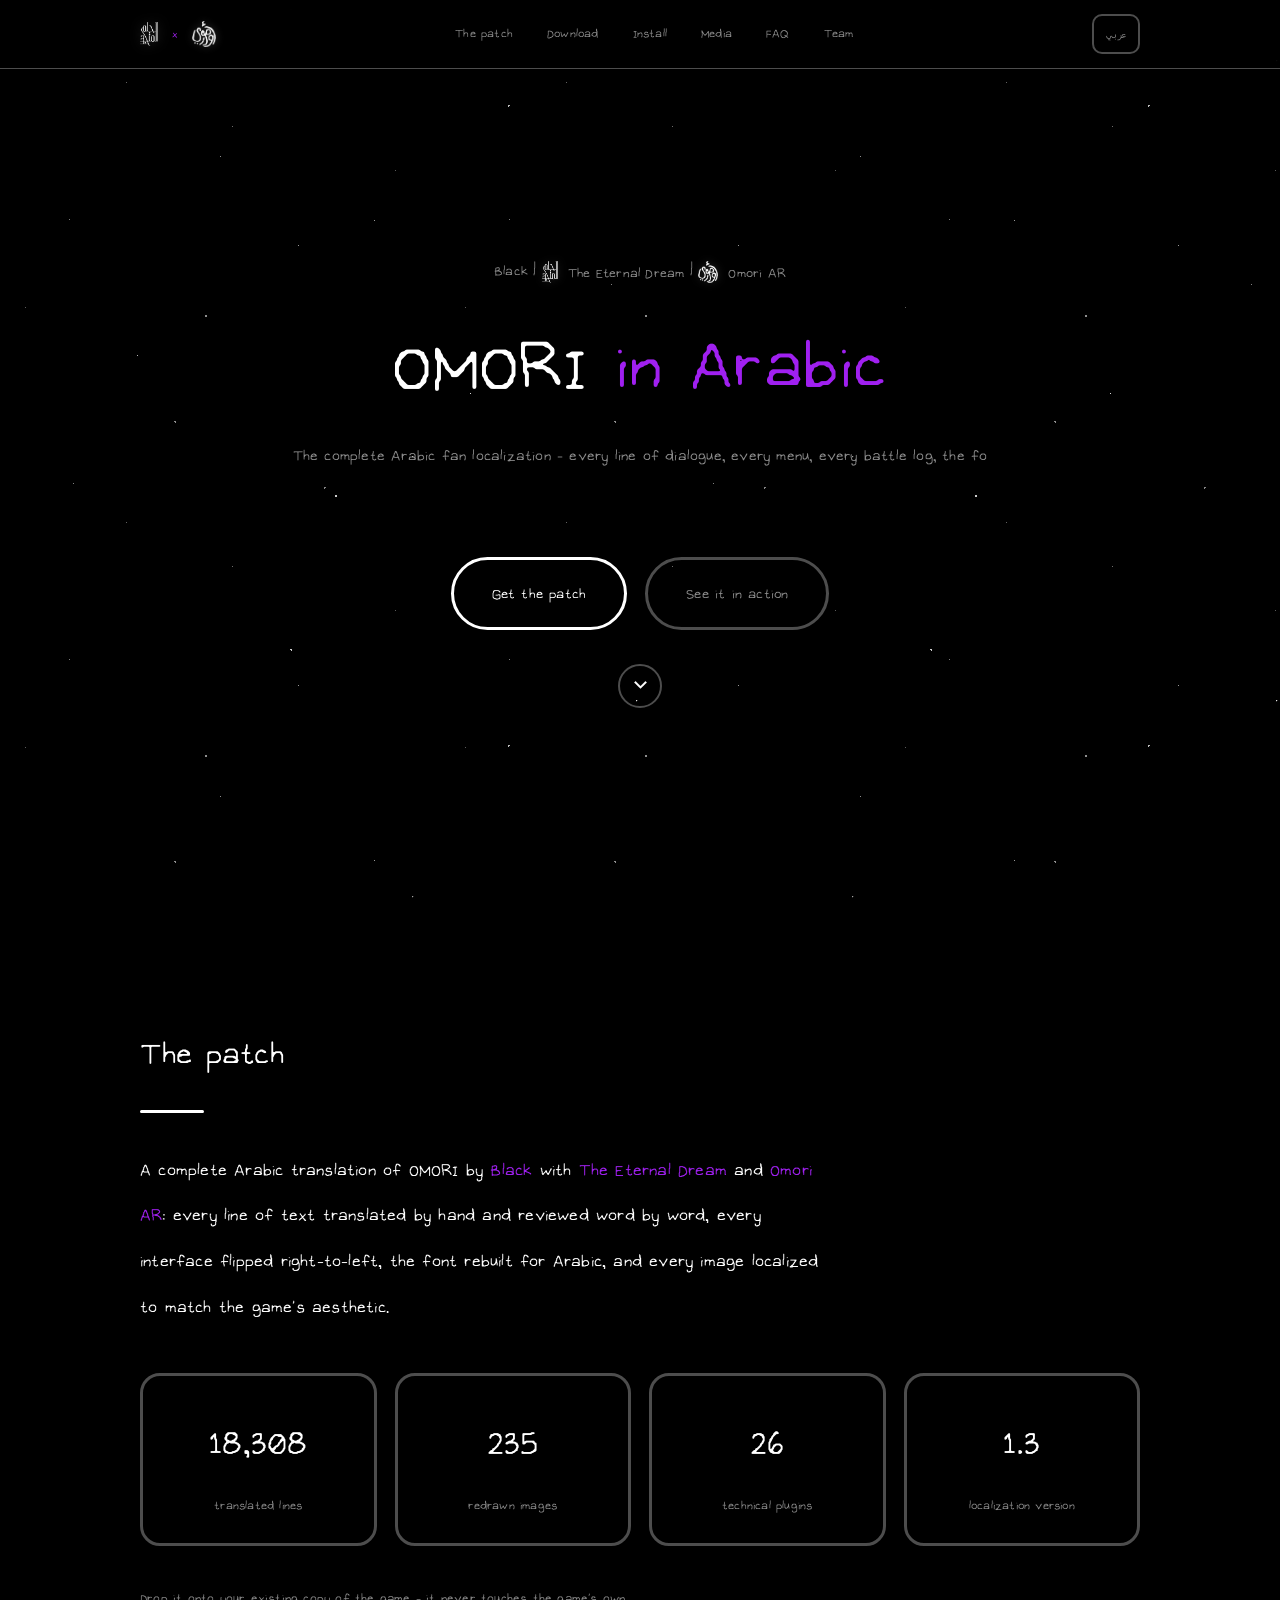
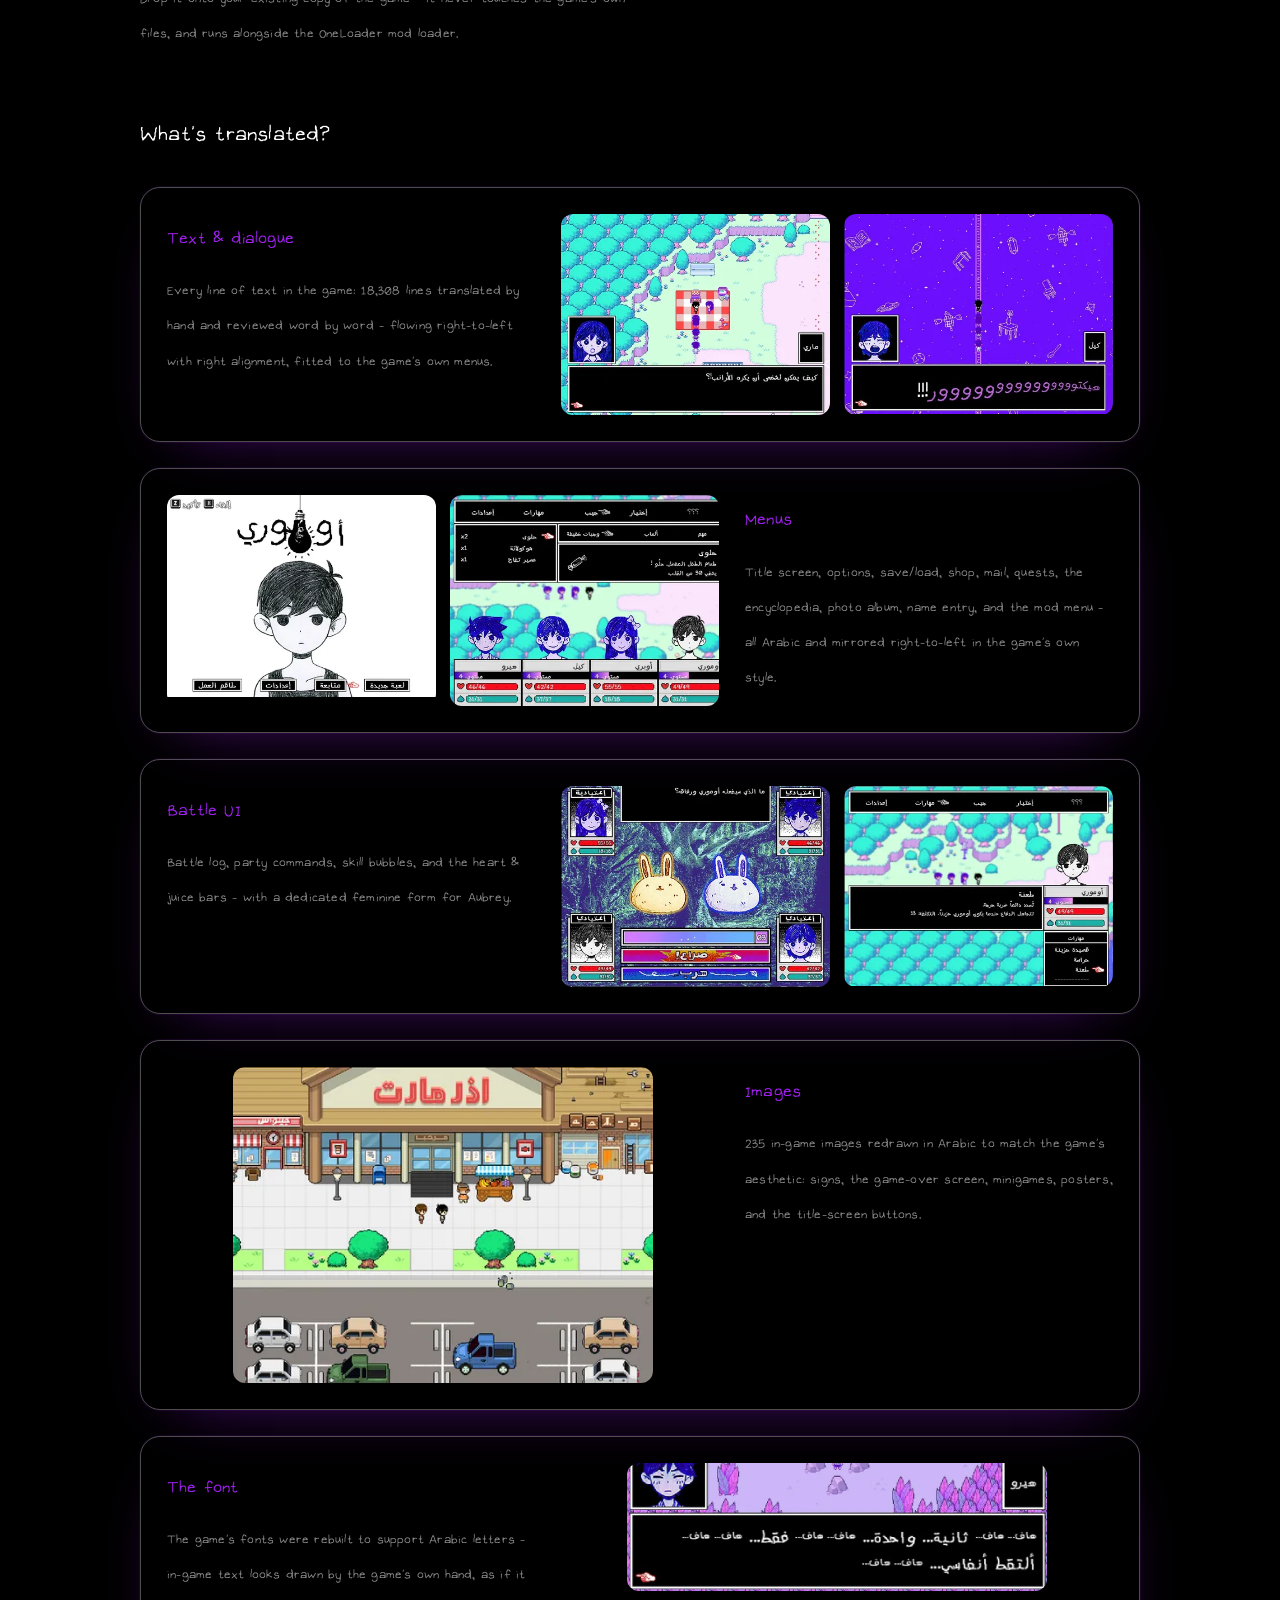
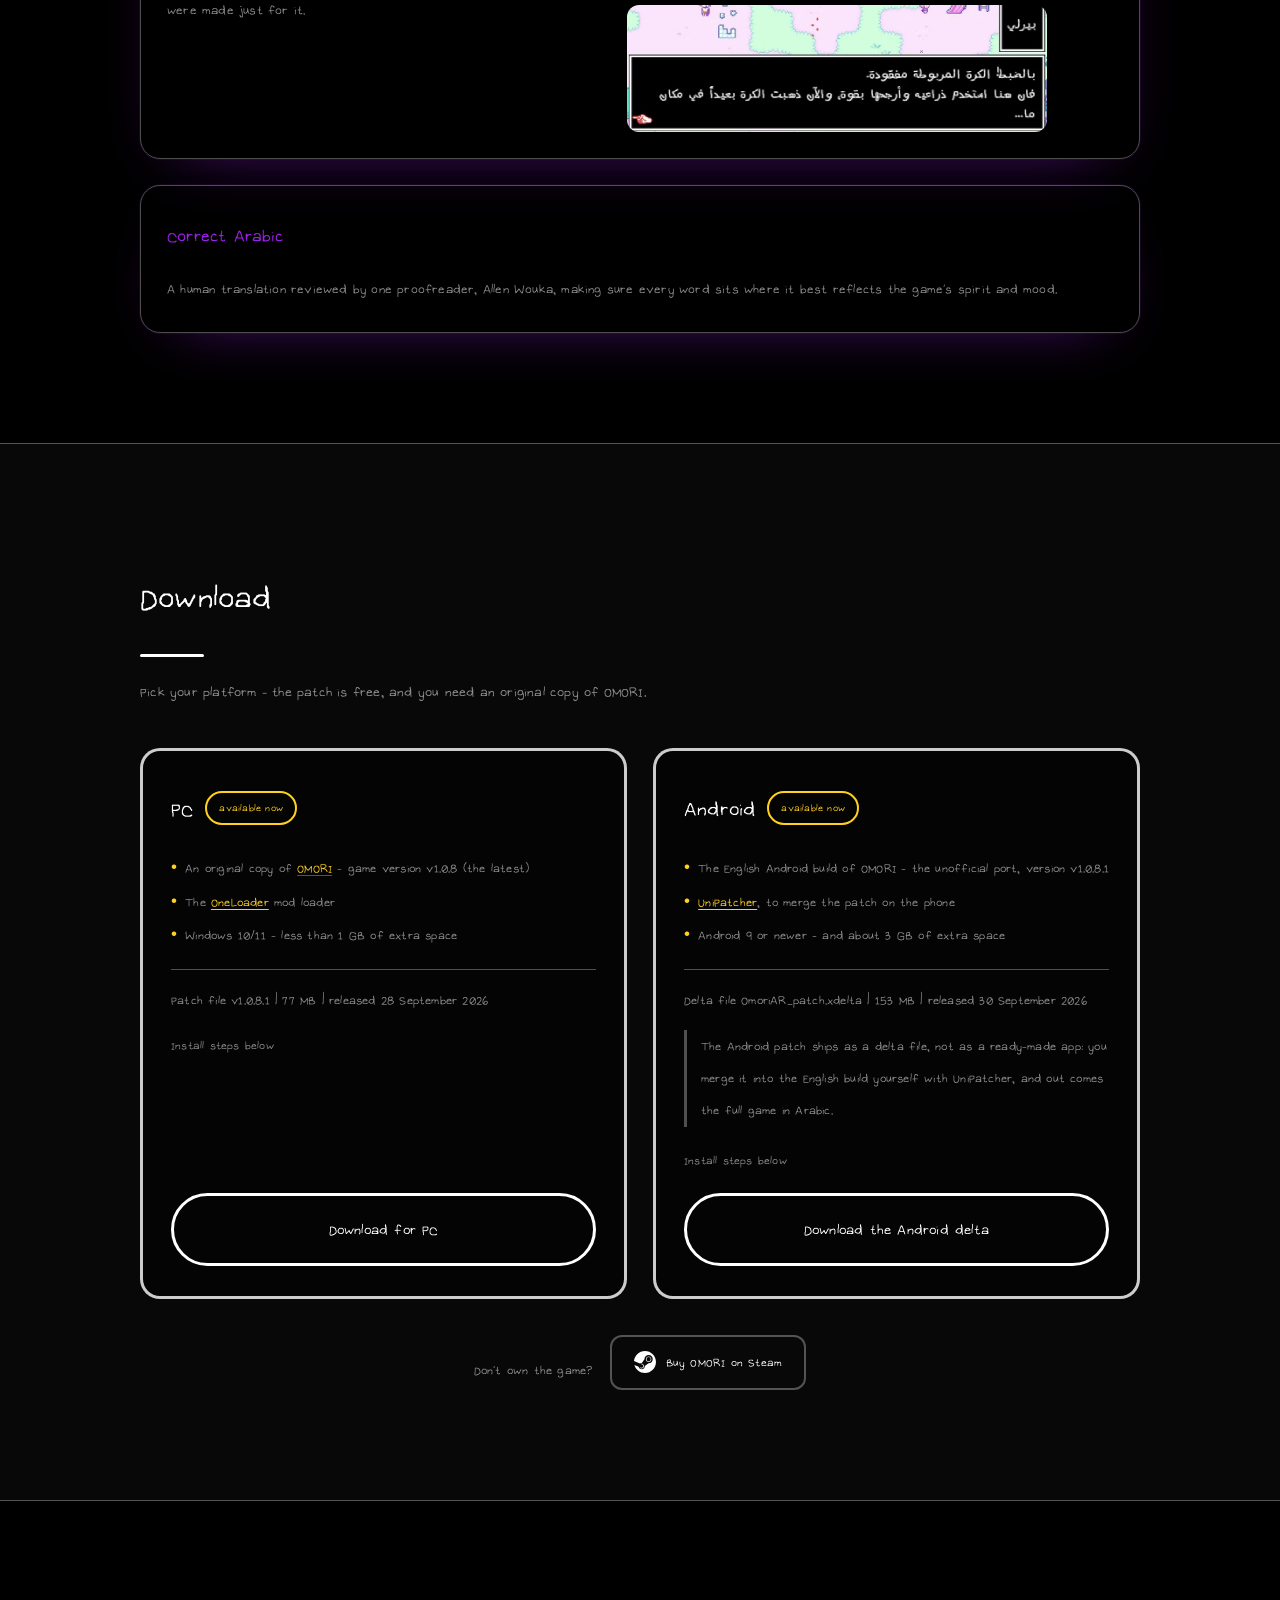
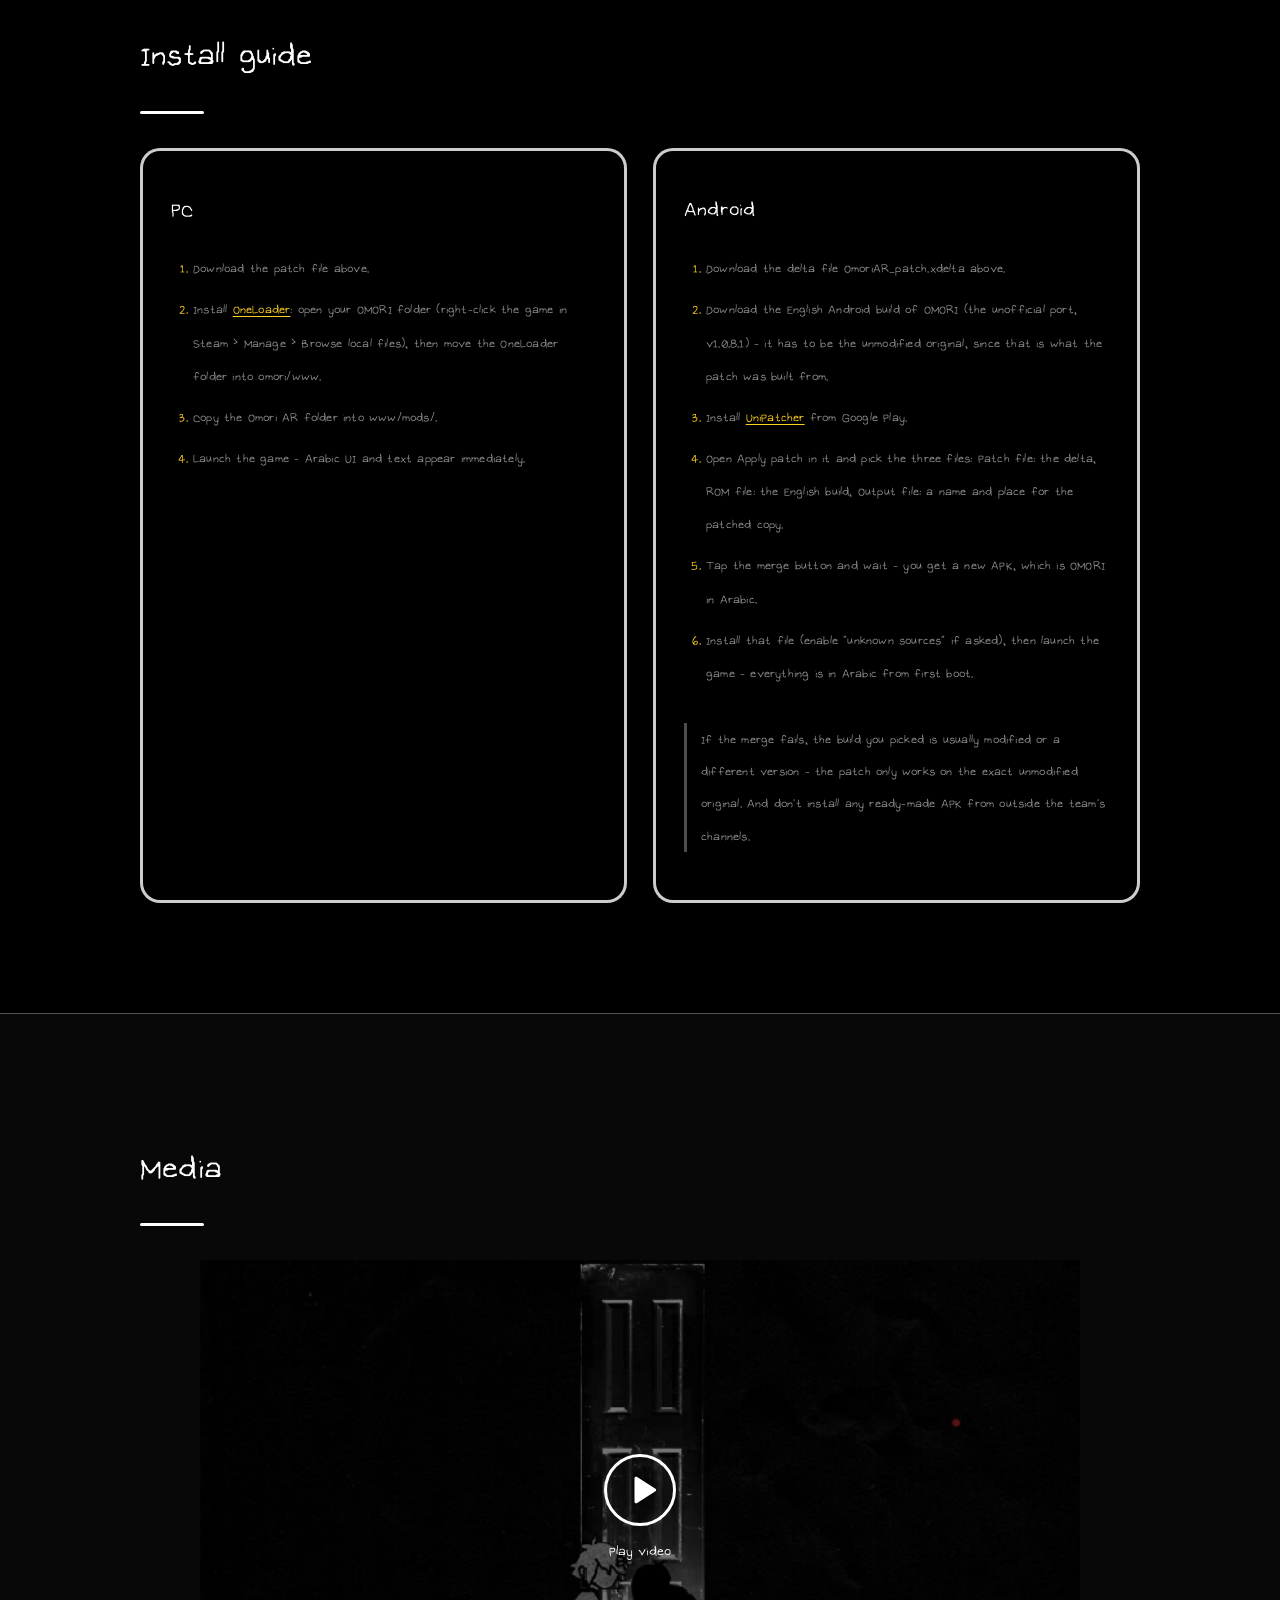
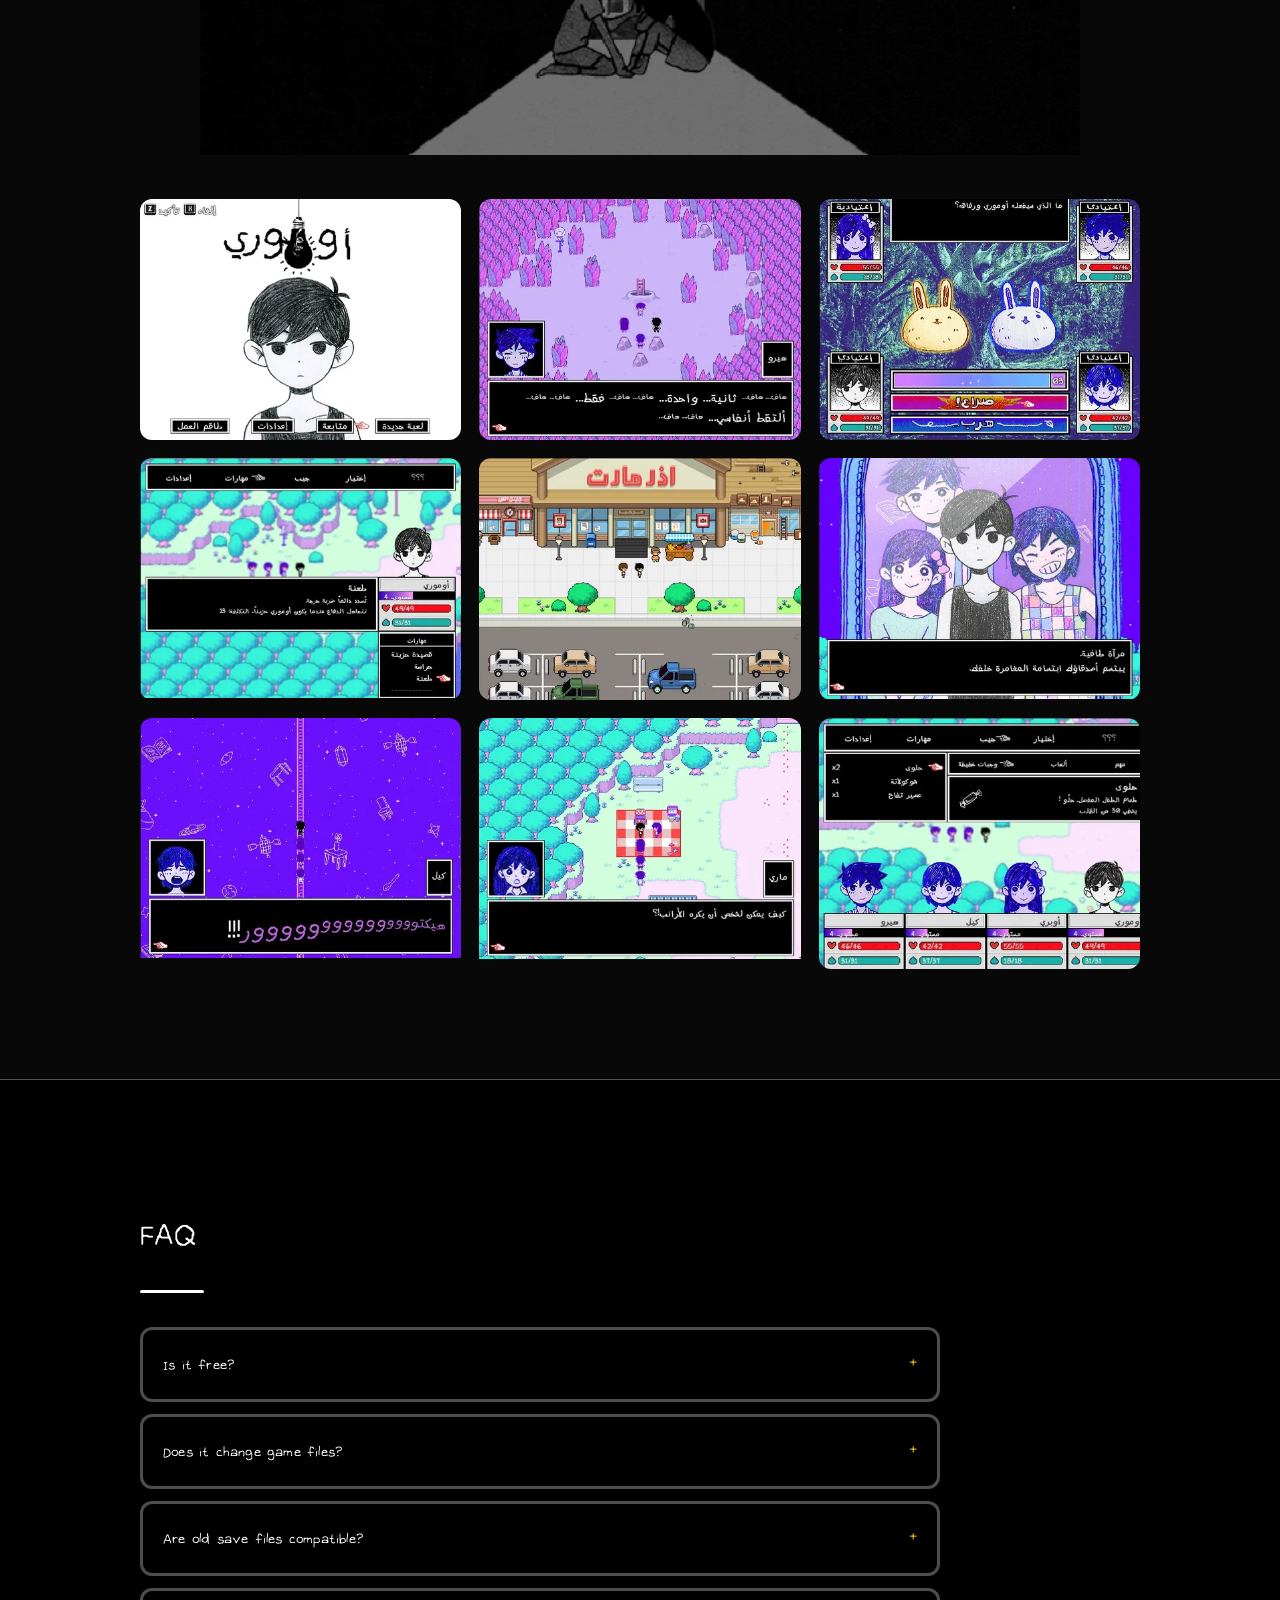
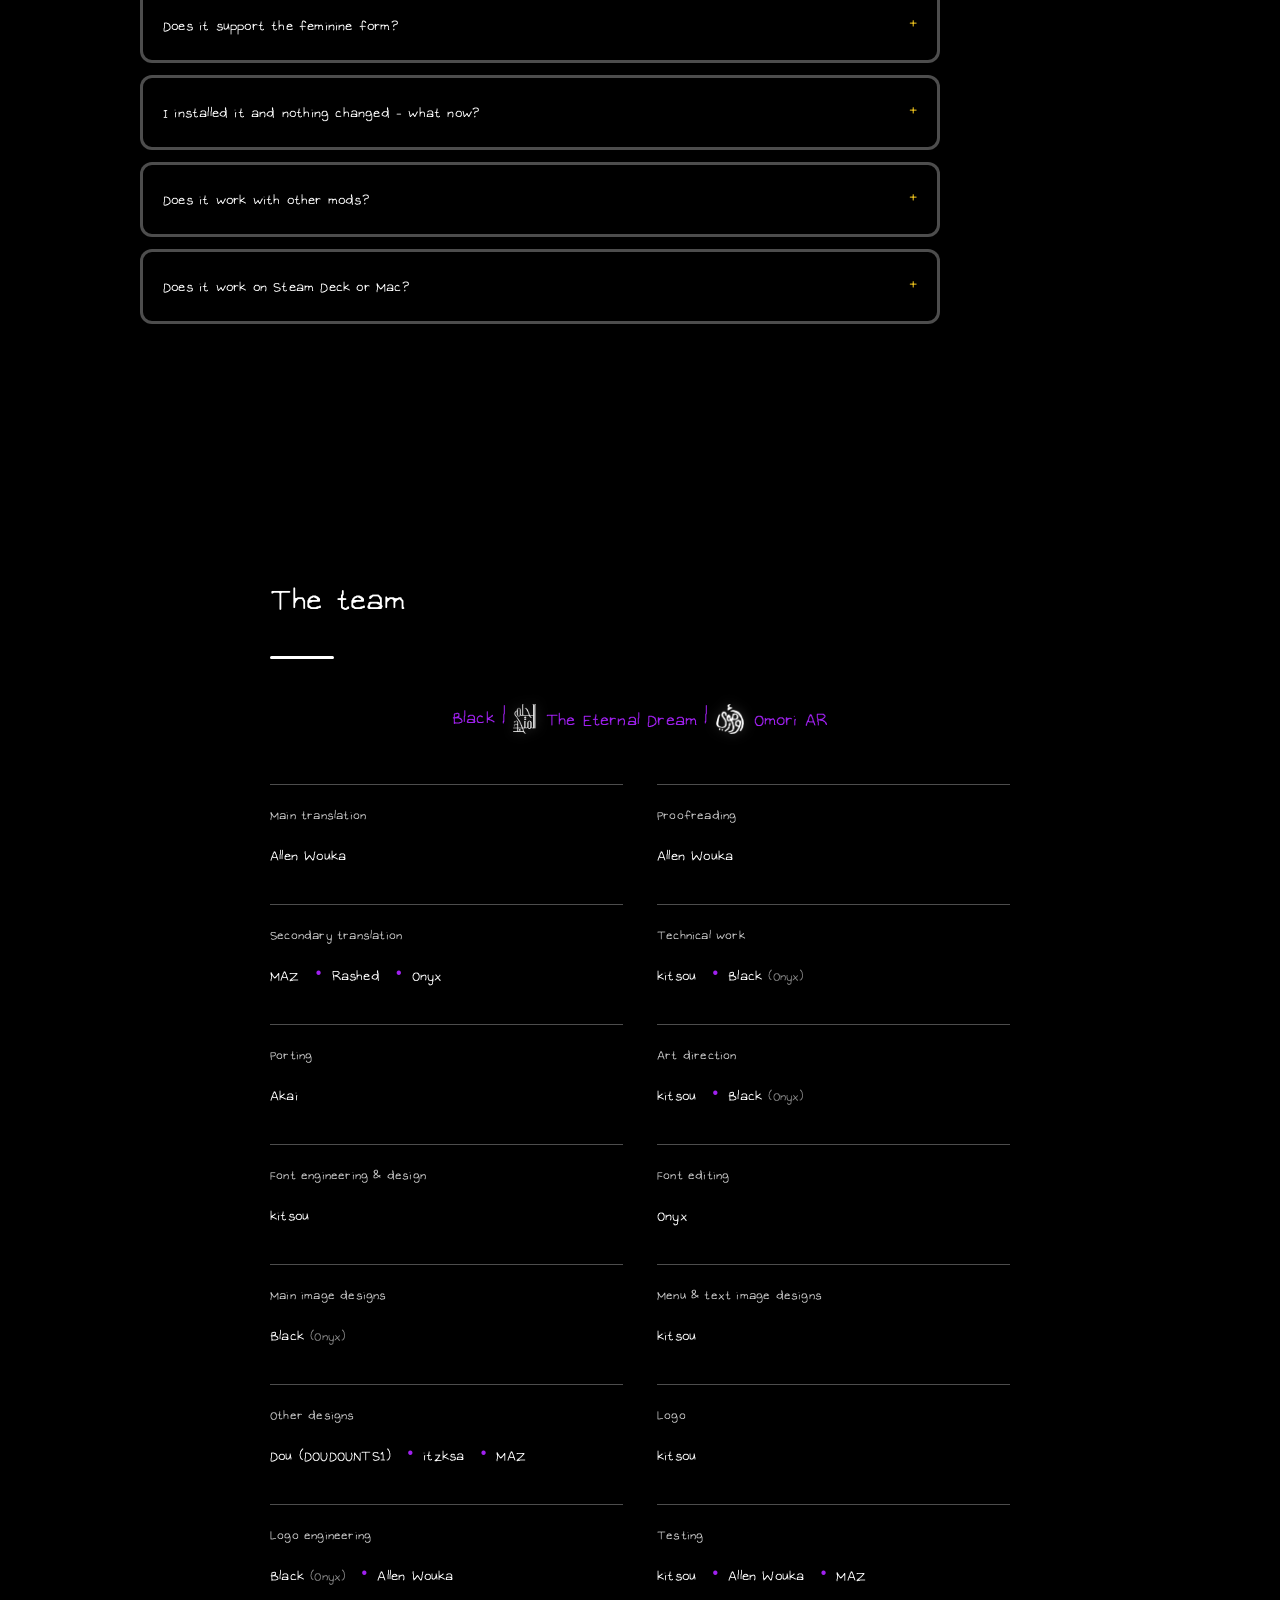
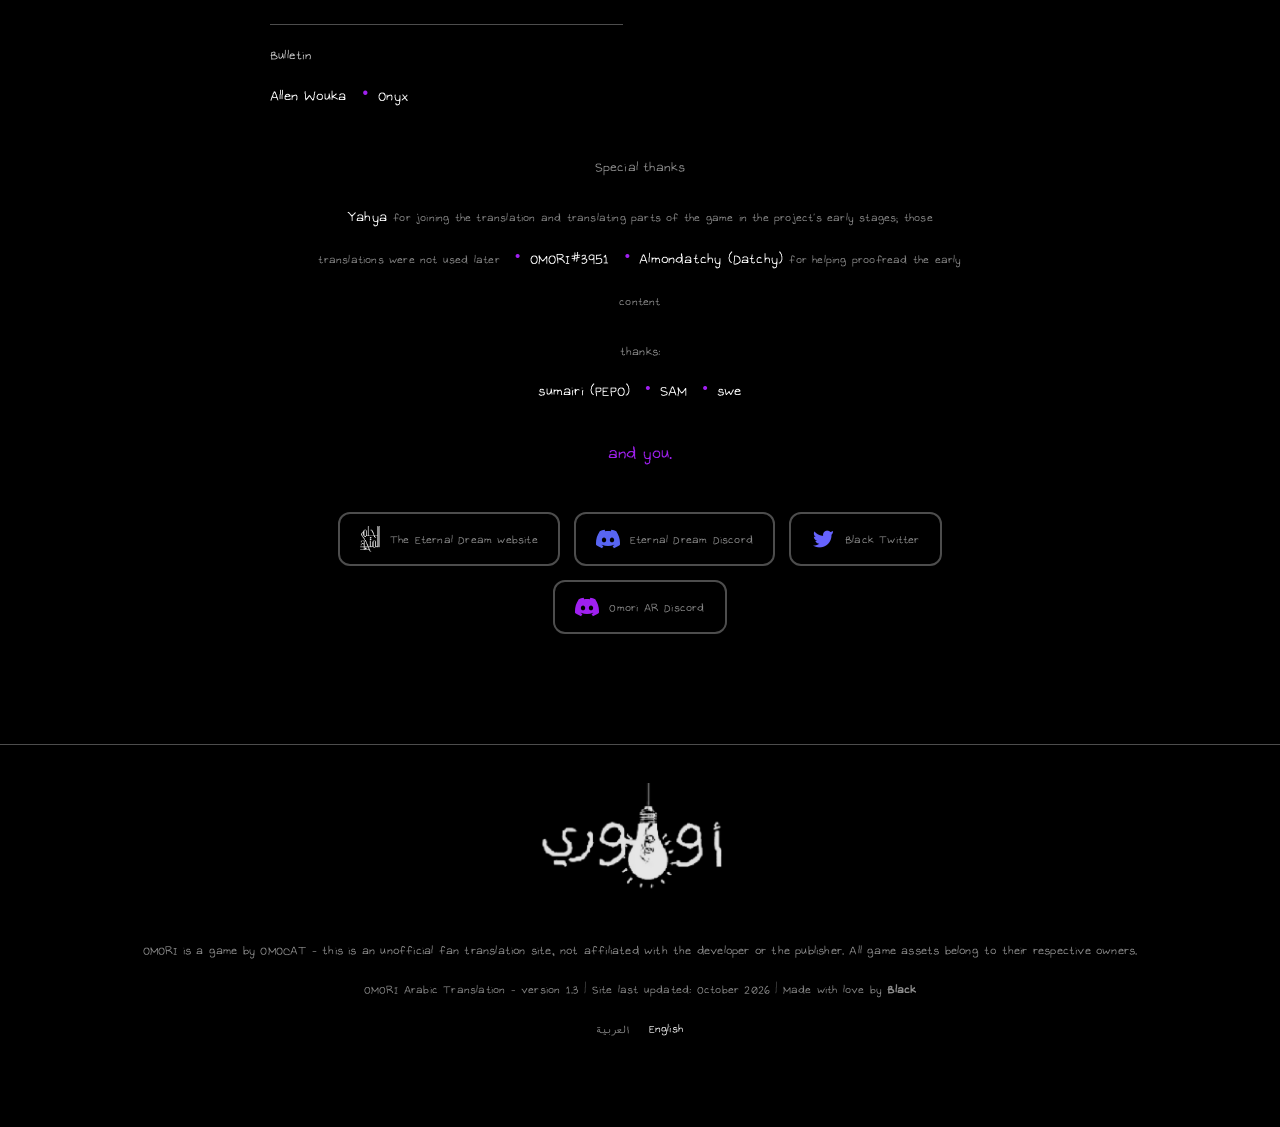
==== commit f7df5351: "Add files via upload" ====
--- a/en/index.html
+++ b/en/index.html
@@ -10,39 +10,88 @@
 <script type="application/ld+json">
 {
   "@context": "https://schema.org",
-  "@type": "SoftwareApplication",
-  "name": "OMORI Arabic Translation",
-  "alternateName": "Omori AR",
-  "url": "https://ylblack.github.io/omoriAR-website/en/",
-  "image": "https://ylblack.github.io/omoriAR-website/assets/img/og-image.png",
-  "applicationCategory": "GameApplication",
-  "operatingSystem": "Windows 10, Windows 11, Android 9+",
-  "softwareVersion": "1.3",
-  "inLanguage": "ar",
-  "offers": { "@type": "Offer", "price": "0", "priceCurrency": "USD" },
-  "author": { "@type": "Organization", "name": "The Eternal Dream" },
-  "isBasedOn": {
-    "@type": "VideoGame",
-    "name": "OMORI",
-    "author": { "@type": "Organization", "name": "OMOCAT" },
-    "sameAs": "https://store.steampowered.com/app/1150690/OMORI/"
-  }
+  "@graph": [
+    {
+      "@type": "SoftwareApplication",
+      "@id": "https://omoriar.netlify.app/en/#windows",
+      "url": "https://omoriar.netlify.app/en/",
+      "name": "OMORI Arabic Translation",
+      "alternateName": "Omori AR",
+      "image": "https://omoriar.netlify.app/assets/img/og-image.png",
+      "applicationCategory": "GameApplication",
+      "softwareVersion": "1.3",
+      "inLanguage": "ar",
+      "offers": {
+        "@type": "Offer",
+        "price": "0",
+        "priceCurrency": "USD"
+      },
+      "author": {
+        "@type": "Organization",
+        "name": "The Eternal Dream"
+      },
+      "isBasedOn": {
+        "@type": "VideoGame",
+        "name": "OMORI",
+        "author": {
+          "@type": "Organization",
+          "name": "OMOCAT"
+        },
+        "sameAs": "https://store.steampowered.com/app/1150690/OMORI/"
+      },
+      "operatingSystem": "Windows 10, Windows 11",
+      "downloadUrl": "https://github.com/YLBlack/omoriAR-website/releases/download/v1.0.8.1/Omori.AR.release.zip",
+      "fileSize": "77MB"
+    },
+    {
+      "@type": "SoftwareApplication",
+      "@id": "https://omoriar.netlify.app/en/#android",
+      "url": "https://omoriar.netlify.app/en/",
+      "name": "OMORI Arabic Translation",
+      "alternateName": "Omori AR",
+      "image": "https://omoriar.netlify.app/assets/img/og-image.png",
+      "applicationCategory": "GameApplication",
+      "softwareVersion": "1.3",
+      "inLanguage": "ar",
+      "offers": {
+        "@type": "Offer",
+        "price": "0",
+        "priceCurrency": "USD"
+      },
+      "author": {
+        "@type": "Organization",
+        "name": "The Eternal Dream"
+      },
+      "isBasedOn": {
+        "@type": "VideoGame",
+        "name": "OMORI",
+        "author": {
+          "@type": "Organization",
+          "name": "OMOCAT"
+        },
+        "sameAs": "https://store.steampowered.com/app/1150690/OMORI/"
+      },
+      "operatingSystem": "Android 9+",
+      "downloadUrl": "https://github.com/YLBlack/omoriAR-website/releases/download/v1.0.8.1/OmoriAR_patch.xdelta",
+      "fileSize": "153MB"
+    }
+  ]
 }
 </script>
 
-<link rel="canonical" href="https://ylblack.github.io/omoriAR-website/en/">
-<link rel="alternate" hreflang="ar" href="https://ylblack.github.io/omoriAR-website/">
-<link rel="alternate" hreflang="en" href="https://ylblack.github.io/omoriAR-website/en/">
-<link rel="alternate" hreflang="x-default" href="https://ylblack.github.io/omoriAR-website/">
+<link rel="canonical" href="https://omoriar.netlify.app/en/">
+<link rel="alternate" hreflang="ar" href="https://omoriar.netlify.app/">
+<link rel="alternate" hreflang="en" href="https://omoriar.netlify.app/en/">
+<link rel="alternate" hreflang="x-default" href="https://omoriar.netlify.app/">
 
 <meta property="og:type" content="website">
 <meta property="og:site_name" content="OMORI Arabic Translation">
-<meta property="og:url" content="https://ylblack.github.io/omoriAR-website/en/">
+<meta property="og:url" content="https://omoriar.netlify.app/en/">
 <meta property="og:locale" content="en_US">
 <meta property="og:locale:alternate" content="ar_AR">
 <meta property="og:title" content="OMORI Arabic Translation — download &amp; install">
 <meta property="og:description" content="Every line of dialogue, every menu and 235 in-game images in Arabic, drawn with OMORI's own font. Free fan patch.">
-<meta property="og:image" content="https://ylblack.github.io/omoriAR-website/assets/img/og-image.png">
+<meta property="og:image" content="https://omoriar.netlify.app/assets/img/og-image.png">
 <meta property="og:image:width" content="1200">
 <meta property="og:image:height" content="630">
 <meta property="og:image:alt" content="The Eternal Dream logo and the Arabic OMORI wordmark on a black background">
@@ -50,11 +99,11 @@
 <meta name="twitter:site" content="@B_L_M3">
 <meta name="twitter:title" content="OMORI Arabic Translation">
 <meta name="twitter:description" content="Every line of dialogue, every menu and 235 in-game images in Arabic.">
-<meta name="twitter:image" content="https://ylblack.github.io/omoriAR-website/assets/img/og-image.png">
+<meta name="twitter:image" content="https://omoriar.netlify.app/assets/img/og-image.png">
 
 <link rel="icon" type="image/png" href="../assets/img/favicon.png">
-<link rel="apple-touch-icon" href="../assets/img/twitter-96.png">
-<link rel="preload" href="../assets/fonts/OMORI_GAME2.ttf" as="font" type="font/ttf" crossorigin>
+<link rel="apple-touch-icon" href="../assets/img/apple-touch-icon.png">
+<link rel="preload" href="../assets/fonts/OMORI_GAME2.woff2" as="font" type="font/woff2" crossorigin>
 <link rel="stylesheet" href="../css/main.css">
 <style>
   /* small LTR overrides for the English page */
@@ -72,10 +121,10 @@
 
 <header class="site-header">
   <div class="site-header__inner">
-    <a class="brand" href="#top" aria-label="OMORI Arabic Translation — home">
+    <a class="brand" href="#top" aria-label="OMORI Arabic Translation – home">
       <span class="brand__collab">
         <img class="team-brand__logo" src="../assets/img/etrdream-logo.png" alt="" width="22" height="30">
-        <span class="brand__x" aria-hidden="true">×</span>
+        <span class="brand__x" aria-hidden="true">x</span>
         <img class="brand__title-logo" src="../assets/img/omori-title-logo.png" alt="" width="24" height="26">
       </span>
     </a>
@@ -93,7 +142,7 @@
       <span class="menu-toggle__bar"></span>
       <span class="visually-hidden">Menu</span>
     </button>
-    <a class="lang-switch" href="../index.html" lang="ar" hreflang="ar">
+    <a class="lang-switch" href="../" lang="ar" hreflang="ar">
       <span aria-hidden="true">عربي</span>
       <span class="visually-hidden">التبديل إلى العربية</span>
     </a>
@@ -108,11 +157,12 @@
     <div class="stars" aria-hidden="true">
       <div class="stars__layer" data-depth="0.35"></div>
       <div class="stars__layer" data-depth="0.65"></div>
+      <span class="stars__spark" style="top:24%;inset-inline-start:18%;animation-delay:2s;animation-duration:11s"></span><span class="stars__spark" style="top:16%;inset-inline-start:71%;animation-delay:6s;animation-duration:14s"></span><span class="stars__spark" style="top:58%;inset-inline-start:44%;animation-delay:9s;animation-duration:12s"></span>
     </div>
     <div class="hero__content reveal">
-      <p class="hero__kicker">Black · <span class="team-brand"><img class="team-brand__logo team-brand__logo--sm" src="../assets/img/etrdream-logo.png" alt="The Eternal Dream logo" width="17" height="22" loading="lazy">The Eternal Dream</span> · <span class="team-brand"><img class="team-brand__logo team-brand__logo--sm" src="../assets/img/omori-title-logo.png" alt="Omori AR logo" width="20" height="22" loading="lazy">Omori AR</span></p>
+      <p class="hero__kicker">Black | <span class="team-brand"><img class="team-brand__logo team-brand__logo--sm" src="../assets/img/etrdream-logo.png" alt="The Eternal Dream logo" width="17" height="22" loading="lazy">The Eternal Dream</span> | <span class="team-brand"><img class="team-brand__logo team-brand__logo--sm" src="../assets/img/omori-title-logo.png" alt="Omori AR logo" width="20" height="22" loading="lazy">Omori AR</span></p>
       <h1 class="hero__title">OMORI <span class="hero__omori">in Arabic</span></h1>
-      <p class="hero__sub">The complete Arabic fan localization — every line of dialogue, every menu, every battle log, the font itself — made specifically for the Arab OMORI community.</p>
+      <p class="hero__sub">The complete Arabic fan localization – every line of dialogue, every menu, every battle log, the font itself – made specifically for the Arab OMORI community.</p>
       <div class="hero__actions">
         <a class="btn btn--primary" href="#download">Get the patch</a>
         <a class="btn btn--ghost" href="#gallery">See it in action</a>
@@ -152,7 +202,7 @@
             <span class="stat__label">localization version</span>
           </li>
         </ul>
-        <p class="about__note reveal">Drop it onto your existing copy of the game — it never touches the game's own files, and runs alongside the&nbsp;<span class="latin">OneLoader</span> mod loader.</p>
+        <p class="about__note reveal">Drop it onto your existing copy of the game – it never touches the game's own files, and runs alongside the&nbsp;<span class="latin">OneLoader</span> mod loader.</p>
 
         <h3 class="about__sub reveal" id="translated">What's translated?</h3>
 
@@ -161,7 +211,7 @@
           <article class="feat reveal">
             <div class="feat__text">
               <h4 class="feat__title">Text &amp; dialogue</h4>
-              <p>Every line of text in the game: 18,308 lines translated by hand and reviewed word by word — flowing right-to-left with right alignment, fitted to the game's own menus.</p>
+              <p>Every line of text in the game: 18,308 lines translated by hand and reviewed word by word – flowing right-to-left with right alignment, fitted to the game's own menus.</p>
             </div>
             <div class="plate plate--pair">
               <figure class="shot">
@@ -176,7 +226,7 @@
           <article class="feat feat--rev reveal">
             <div class="feat__text">
               <h4 class="feat__title">Menus</h4>
-              <p>Title screen, options, save/load, shop, mail, quests, the encyclopedia, photo album, name entry, and the mod menu — all Arabic and mirrored right-to-left in the game's own style.</p>
+              <p>Title screen, options, save/load, shop, mail, quests, the encyclopedia, photo album, name entry, and the mod menu – all Arabic and mirrored right-to-left in the game's own style.</p>
             </div>
             <div class="plate plate--pair">
               <figure class="shot">
@@ -191,7 +241,7 @@
           <article class="feat reveal">
             <div class="feat__text">
               <h4 class="feat__title">Battle UI</h4>
-              <p>Battle log, party commands, skill bubbles, and the heart &amp; juice bars — with a dedicated feminine form for Aubrey.</p>
+              <p>Battle log, party commands, skill bubbles, and the heart &amp; juice bars – with a dedicated feminine form for Aubrey.</p>
             </div>
             <div class="plate plate--pair">
               <figure class="shot">
@@ -218,7 +268,7 @@
           <article class="feat reveal">
             <div class="feat__text">
               <h4 class="feat__title">The font</h4>
-              <p>The game's fonts were rebuilt to support Arabic letters — in-game text looks drawn by the game's own hand, as if it were made just for it.</p>
+              <p>The game's fonts were rebuilt to support Arabic letters – in-game text looks drawn by the game's own hand, as if it were made just for it.</p>
             </div>
             <div class="plate plate--wide">
               <figure class="shot">
@@ -246,40 +296,40 @@
   <section class="section section--download section--alt" id="download">
     <div class="container">
       <h2 class="section-title reveal">Download</h2>
-      <p class="download-note reveal">Pick your platform — the patch is free, and you need an original copy of OMORI.</p>
+      <p class="download-note reveal">Pick your platform – the patch is free, and you need an original copy of OMORI.</p>
 
       <div class="download-grid">
         <article class="dl reveal" id="dl-pc">
           <h3 class="dl__title">PC <span class="dl__badge">available now</span></h3>
           <ul class="dl__reqs" role="list">
-            <li>An original copy of <a class="steam-link" href="https://store.steampowered.com/app/1150690/OMORI/" target="_blank" rel="noopener">OMORI</a> — game version <span class="latin">v1.0.8</span> (the latest)</li>
+            <li>An original copy of <a class="steam-link" href="https://store.steampowered.com/app/1150690/OMORI/" target="_blank" rel="noopener">OMORI</a> – game version <span class="latin">v1.0.8</span> (the latest)</li>
             <li>The <a class="dl-link" href="https://github.com/rphsoftware/OneLoader/releases" target="_blank" rel="noopener">OneLoader</a> mod loader</li>
-            <li>Windows 10/11 — less than <span class="latin">1&nbsp;GB</span> of extra space</li>
+            <li>Windows 10/11 – less than <span class="latin">1&nbsp;GB</span> of extra space</li>
           </ul>
           <p class="dl__meta">
-            Patch file <span class="latin" data-site="build">v1.0.8.1</span> ·
-            <span data-site="size-pc">77 MB</span> ·
+            Patch file <span class="latin" data-site="build">v1.0.8.1</span> |
+            <span data-site="size-pc">77 MB</span> |
             released <span data-site="date-pc">28 September 2026</span>
           </p>
-          <p class="dl__steps-hint">Install steps below ↓</p>
-          <button class="btn btn--primary dl__btn" type="button" data-download="pc">Download for PC</button>
+          <p class="dl__steps-hint">Install steps below</p>
+          <a class="btn btn--primary dl__btn" href="https://github.com/YLBlack/omoriAR-website/releases/download/v1.0.8.1/Omori.AR.release.zip" target="_blank" rel="noopener" data-download="pc">Download for PC</a>
         </article>
 
         <article class="dl reveal" id="dl-android">
           <h3 class="dl__title">Android <span class="dl__badge">available now</span></h3>
           <ul class="dl__reqs" role="list">
-            <li>The English Android build of OMORI — the unofficial port, version <span class="latin">v1.0.8.1</span></li>
+            <li>The English Android build of OMORI – the unofficial port, version <span class="latin">v1.0.8.1</span></li>
             <li><a class="latin dl-link" href="https://play.google.com/store/apps/details?id=org.emunix.unipatcher" target="_blank" rel="noopener">UniPatcher</a>, to merge the patch on the phone</li>
-            <li>Android <span class="latin">9</span> or newer — and about <span class="latin">3&nbsp;GB</span> of extra space</li>
+            <li>Android <span class="latin">9</span> or newer – and about <span class="latin">3&nbsp;GB</span> of extra space</li>
           </ul>
           <p class="dl__meta">
-            Delta file <span class="latin">OmoriAR_patch.xdelta</span> ·
-            <span data-site="size-android">153 MB</span> ·
+            Delta file <span class="latin">OmoriAR_patch.xdelta</span> |
+            <span data-site="size-android">153 MB</span> |
             released <span data-site="date-android">30 September 2026</span>
           </p>
           <p class="dl__note" id="dl-android-note">The Android patch ships as a delta file, not as a ready-made app: you merge it into the English build yourself with <span class="latin">UniPatcher</span>, and out comes the full game in Arabic.</p>
-          <p class="dl__steps-hint">Install steps below ↓</p>
-          <button class="btn btn--primary dl__btn" type="button" data-download="android" aria-describedby="dl-android-note">Download the Android delta</button>
+          <p class="dl__steps-hint">Install steps below</p>
+          <a class="btn btn--primary dl__btn" href="https://github.com/YLBlack/omoriAR-website/releases/download/v1.0.8.1/OmoriAR_patch.xdelta" target="_blank" rel="noopener" data-download="android" aria-describedby="dl-android-note">Download the Android delta</a>
         </article>
       </div>
 
@@ -304,22 +354,22 @@
           <h3 class="dl__title">PC</h3>
           <ol class="dl__steps">
             <li>Download the patch file above.</li>
-            <li>Install <a class="dl-link" href="https://github.com/rphsoftware/OneLoader/releases" target="_blank" rel="noopener">OneLoader</a>: open your OMORI folder (right-click the game in Steam → <span class="latin">Manage → Browse local files</span>), then move the <span class="latin">OneLoader</span> folder into <span class="latin">omori/www</span>.</li>
+            <li>Install <a class="dl-link" href="https://github.com/rphsoftware/OneLoader/releases" target="_blank" rel="noopener">OneLoader</a>: open your OMORI folder (right-click the game in Steam &gt; <span class="latin">Manage &gt; Browse local files</span>), then move the <span class="latin">OneLoader</span> folder into <span class="latin">omori/www</span>.</li>
             <li>Copy the <span class="latin">Omori AR</span> folder into <span class="latin">www/mods/</span>.</li>
-            <li>Launch the game — Arabic UI and text appear immediately.</li>
+            <li>Launch the game – Arabic UI and text appear immediately.</li>
           </ol>
         </article>
         <article class="dl reveal">
           <h3 class="dl__title">Android</h3>
           <ol class="dl__steps">
             <li>Download the delta file <span class="latin">OmoriAR_patch.xdelta</span> above.</li>
-            <li>Download the English Android build of OMORI (the unofficial port, <span class="latin">v1.0.8.1</span>) — it has to be the unmodified original, since that is what the patch was built from.</li>
+            <li>Download the English Android build of OMORI (the unofficial port, <span class="latin">v1.0.8.1</span>) – it has to be the unmodified original, since that is what the patch was built from.</li>
             <li>Install <a class="latin dl-link" href="https://play.google.com/store/apps/details?id=org.emunix.unipatcher" target="_blank" rel="noopener">UniPatcher</a> from Google Play.</li>
-            <li>Open <span class="latin">Apply patch</span> in it and pick the three files: <span class="latin">Patch file</span> → the delta, <span class="latin">ROM file</span> → the English build, <span class="latin">Output file</span> → a name and place for the patched copy.</li>
-            <li>Tap the merge button and wait — you get a new <span class="latin">APK</span>, which is OMORI in Arabic.</li>
-            <li>Install that file (enable "unknown sources" if asked), then launch the game — everything is in Arabic from first boot.</li>
+            <li>Open <span class="latin">Apply patch</span> in it and pick the three files: <span class="latin">Patch file</span>: the delta, <span class="latin">ROM file</span>: the English build, <span class="latin">Output file</span>: a name and place for the patched copy.</li>
+            <li>Tap the merge button and wait – you get a new <span class="latin">APK</span>, which is OMORI in Arabic.</li>
+            <li>Install that file (enable "unknown sources" if asked), then launch the game – everything is in Arabic from first boot.</li>
           </ol>
-          <p class="dl__note">If the merge fails, the build you picked is usually modified or a different version — the patch only works on the exact unmodified original. And don't install any ready-made <span class="latin">APK</span> from outside the team's channels.</p>
+          <p class="dl__note">If the merge fails, the build you picked is usually modified or a different version – the patch only works on the exact unmodified original. And don't install any ready-made <span class="latin">APK</span> from outside the team's channels.</p>
         </article>
       </div>
     </div>
@@ -415,27 +465,27 @@
       <div class="faq reveal">
         <details class="faq__item">
           <summary>Is it free?</summary>
-          <p>Yes — like all fan translations. You still need an original copy of OMORI.</p>
+          <p>Yes – like all fan translations. You still need an original copy of OMORI.</p>
         </details>
         <details class="faq__item">
           <summary>Does it change game files?</summary>
-          <p>No — it installs as a side-loading mod on top of your copy. To remove it, delete the <span class="latin">Omori AR</span> folder and the game is exactly as it was.</p>
+          <p>No – it installs as a side-loading mod on top of your copy. To remove it, delete the <span class="latin">Omori AR</span> folder and the game is exactly as it was.</p>
         </details>
         <details class="faq__item">
           <summary>Are old save files compatible?</summary>
-          <p>Yes — but the character name you typed yourself appears in English, because it is stored inside the save file. In a new game the name shows in Arabic as expected.</p>
+          <p>Yes – but the character name you typed yourself appears in English, because it is stored inside the save file. In a new game the name shows in Arabic as expected.</p>
         </details>
         <details class="faq__item">
           <summary>Does it support the feminine form?</summary>
-          <p>Yes — the battle log and the emotion states have a feminine version, and it appears even when Aubrey leads the party.</p>
+          <p>Yes – the battle log and the emotion states have a feminine version, and it appears even when Aubrey leads the party.</p>
         </details>
         <details class="faq__item">
-          <summary>I installed it and nothing changed — what now?</summary>
+          <summary>I installed it and nothing changed – what now?</summary>
           <p>First check that the <span class="latin">Omori AR</span> folder sits inside <span class="latin">www/mods/</span> and that <span class="latin">OneLoader</span> is installed as shown in the install steps above, then close the game completely and open it again. If nothing shows up, launch the game from <span class="latin">Steam</span> directly and temporarily disable any other mod to rule out a conflict.</p>
         </details>
         <details class="faq__item">
           <summary>Does it work with other mods?</summary>
-          <p>Usually yes — it runs on <span class="latin">OneLoader</span> and never replaces the game's files, though mods that rewrite dialogue or the font itself can clash on a few screens.</p>
+          <p>Usually yes – it runs on <span class="latin">OneLoader</span> and never replaces the game's files, though mods that rewrite dialogue or the font itself can clash on a few screens.</p>
         </details>
         <details class="faq__item">
           <summary>Does it work on Steam Deck or Mac?</summary>
@@ -450,11 +500,11 @@
     <div class="container container--narrow">
       <h2 class="section-title reveal">The team</h2>
       <p class="cr-teams reveal">
-          Black &middot;
+          Black |
           <span class="team-brand">
             <img class="team-brand__logo" src="../assets/img/etrdream-logo.png" alt="The Eternal Dream logo" width="22" height="30" loading="lazy">
             The Eternal Dream
-          </span> &middot;
+          </span> |
           <span class="team-brand">
             <img class="team-brand__logo" src="../assets/img/omori-title-logo.png" alt="Omori AR logo" width="30" height="30" loading="lazy">
             Omori AR
@@ -606,21 +656,21 @@
     <span class="site-footer__markwrap">
       <img class="site-footer__mark" src="../assets/img/omori-ar-wordmark-clean.png" alt="أوموري بالعربي" width="947" height="473" loading="lazy">
     </span>
-    <p>OMORI is a game by <span class="latin">OMOCAT</span> — this is an unofficial fan translation site, not affiliated with the developer or the publisher. All game assets belong to their respective owners.</p>
+    <p>OMORI is a game by <span class="latin">OMOCAT</span> – this is an unofficial fan translation site, not affiliated with the developer or the publisher. All game assets belong to their respective owners.</p>
     <p class="site-footer__small">
-      <span class="site-footer__line">OMORI Arabic Translation — version <span class="latin" data-site="version">1.3</span></span>
-      <span class="site-footer__line">Site last updated: <span data-site="updated">September 2026</span></span>
+      <span class="site-footer__line">OMORI Arabic Translation – version <span class="latin" data-site="version">1.3</span></span>
+      <span class="site-footer__line">Site last updated: <span data-site="updated">October 2026</span></span>
       <span class="site-footer__line">Made with love by <strong>Black</strong></span>
     </p>
     <p class="site-footer__langs">
-      <a href="../index.html" hreflang="ar" lang="ar">العربية</a>
-      <a class="latin" href="index.html" hreflang="en" aria-current="true">English</a>
+      <a href="../" hreflang="ar" lang="ar">العربية</a>
+      <a class="latin" href="./" hreflang="en" aria-current="true">English</a>
     </p>
   </div>
 </footer>
 
 <button class="to-top" id="to-top" type="button" hidden>
-  <span aria-hidden="true">↑</span>
+  <svg aria-hidden="true" width="20" height="20" viewBox="0 0 20 20" fill="none" stroke="currentColor" stroke-width="2.6" stroke-linecap="square"><path d="M10 17V4M4 10l6-6 6 6"/></svg>
   <span class="visually-hidden">Back to top</span>
 </button>
 
--- a/css/main.css
+++ b/css/main.css
@@ -42,7 +42,7 @@
 
 @font-face {
   font-family: "OMORI GAME";
-  src: url("../assets/fonts/OMORI_GAME2.ttf") format("truetype");
+  src: url("../assets/fonts/OMORI_GAME2.woff2") format("woff2");
   font-display: swap;
 }
 
@@ -755,7 +755,7 @@
   font-size: 24px;
   line-height: 1;
 }
-.faq__item[open] summary::after { content: "−"; }
+.faq__item[open] summary::after { content: "–"; }
 .faq__item p {
   margin: 0;
   padding: 0 20px 18px;
@@ -979,7 +979,7 @@
 }
 .site-footer__small { font-size: 15.5px; }
 .site-footer__line + .site-footer__line::before {
-  content: " · ";
+  content: " | ";
   color: var(--faint);
 }
 .site-footer__langs {
@@ -1189,3 +1189,38 @@
   .shot__open:hover img { transform: none; }
   * { transition-duration: .01ms !important; animation-duration: .01ms !important; }
 }
+
+
+/* ---------- v1.4 additions ---------- */
+
+/* a rare bright star that flashes in the hero sky */
+.stars__spark {
+  position: absolute;
+  width: 4px; height: 4px;
+  border-radius: 50%;
+  background: #fff;
+  box-shadow: 0 0 8px 2px rgba(255, 255, 255, .7);
+  opacity: 0;
+  animation: spark 11s ease-in-out infinite;
+}
+@keyframes spark {
+  0%, 90%, 100% { opacity: 0; transform: scale(.4); }
+  94% { opacity: 1; transform: scale(1.5); }
+  97% { opacity: .4; transform: scale(1); }
+}
+
+/* lightbox: the next/previous picture slides in from the side it was swiped from */
+.lightbox { overscroll-behavior: contain; }
+.lightbox__frame.slide { animation: lb-slide .22s ease-out; }
+@keyframes lb-slide {
+  from { opacity: 0; transform: translateX(var(--dx, 0)); }
+  to { opacity: 1; transform: none; }
+}
+
+/* download button right after a click */
+.dl__btn.is-busy { pointer-events: none; opacity: .85; }
+
+@media (prefers-reduced-motion: reduce) {
+  .stars__spark { display: none; }
+  .lightbox__frame.slide { animation: none; }
+}
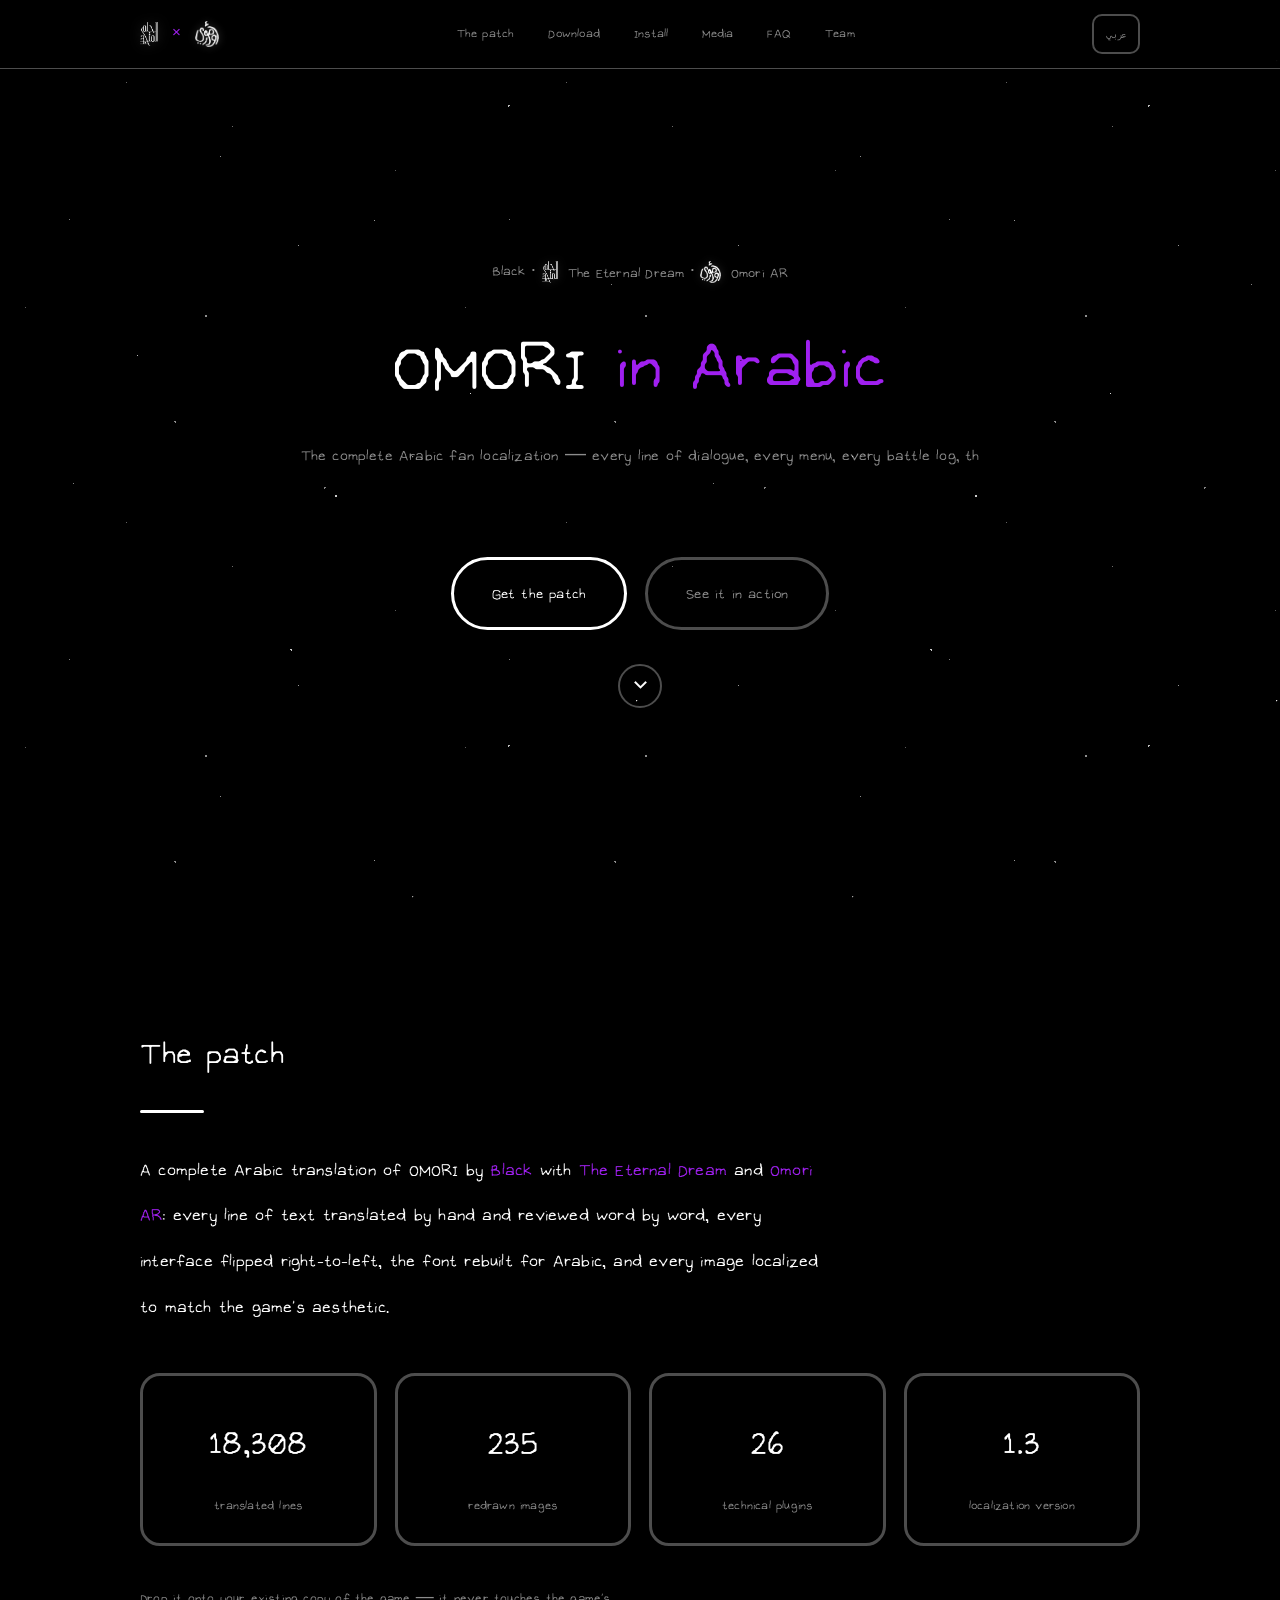
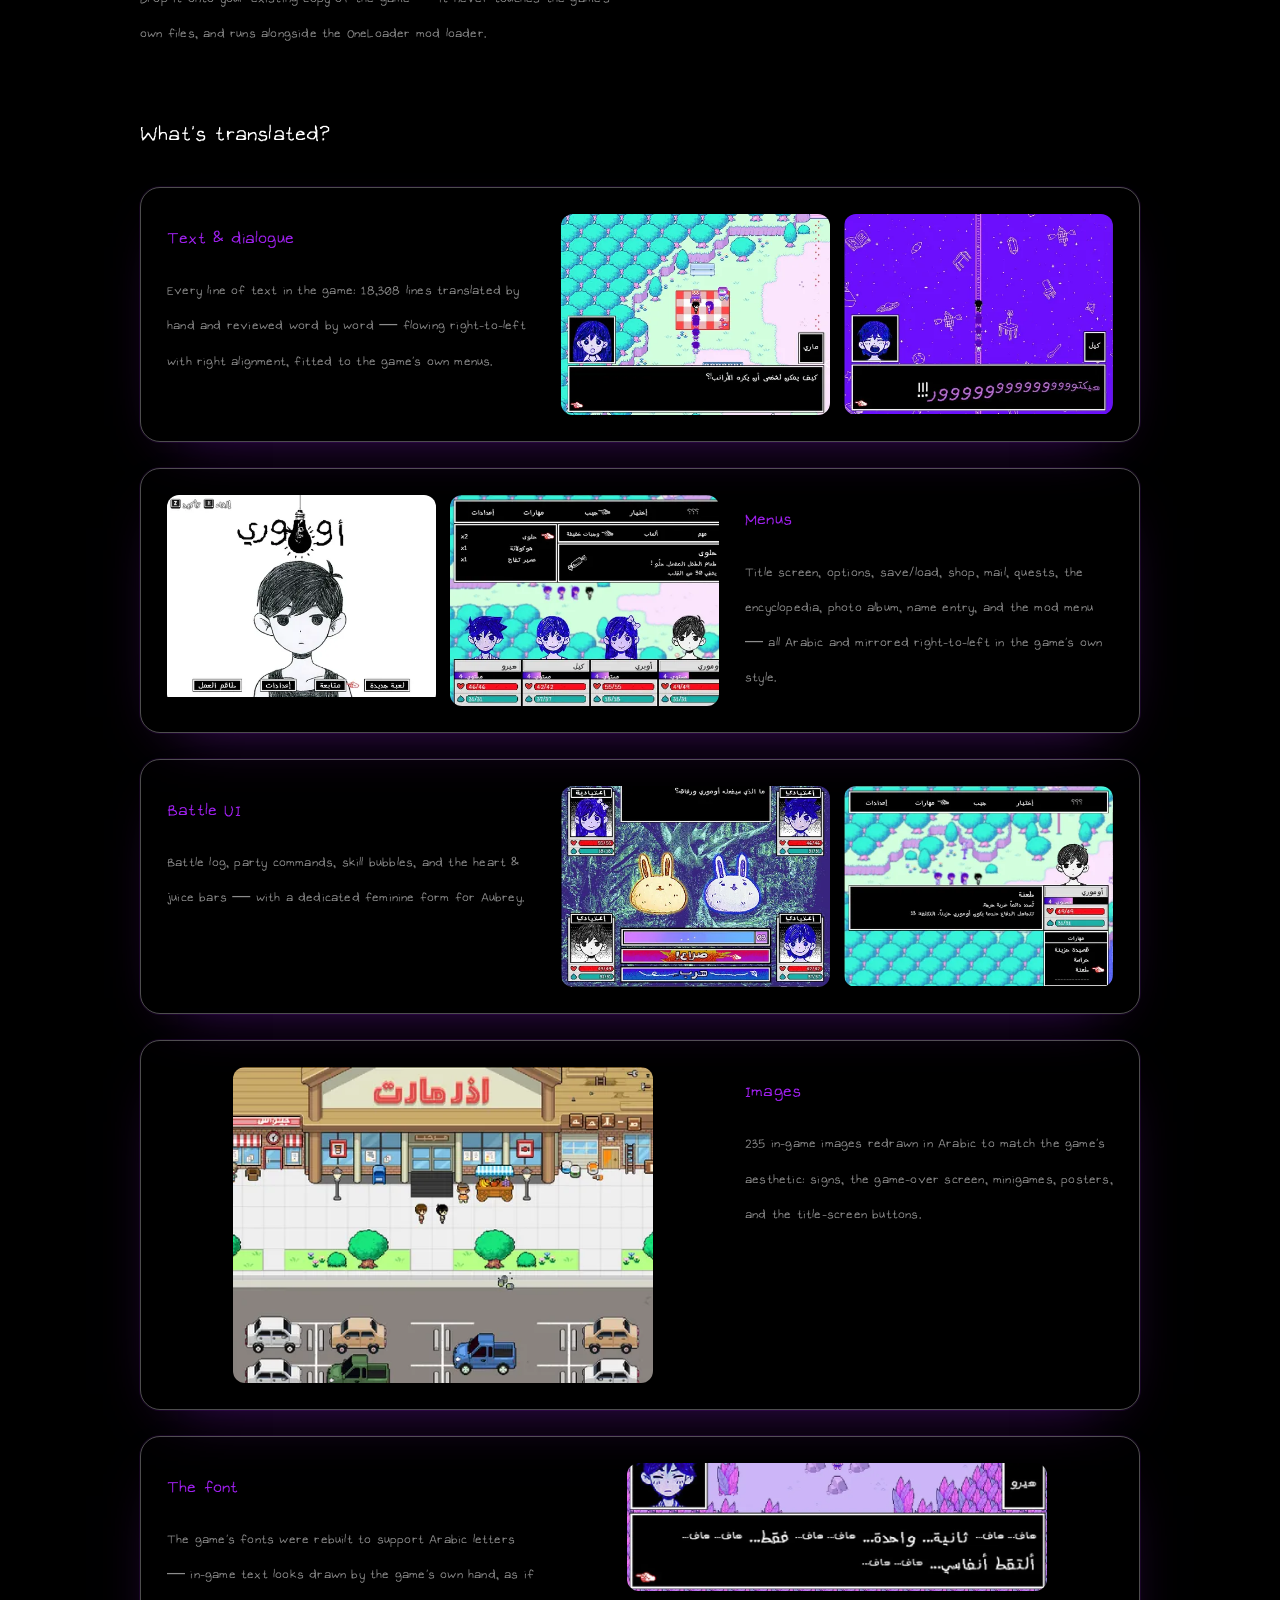
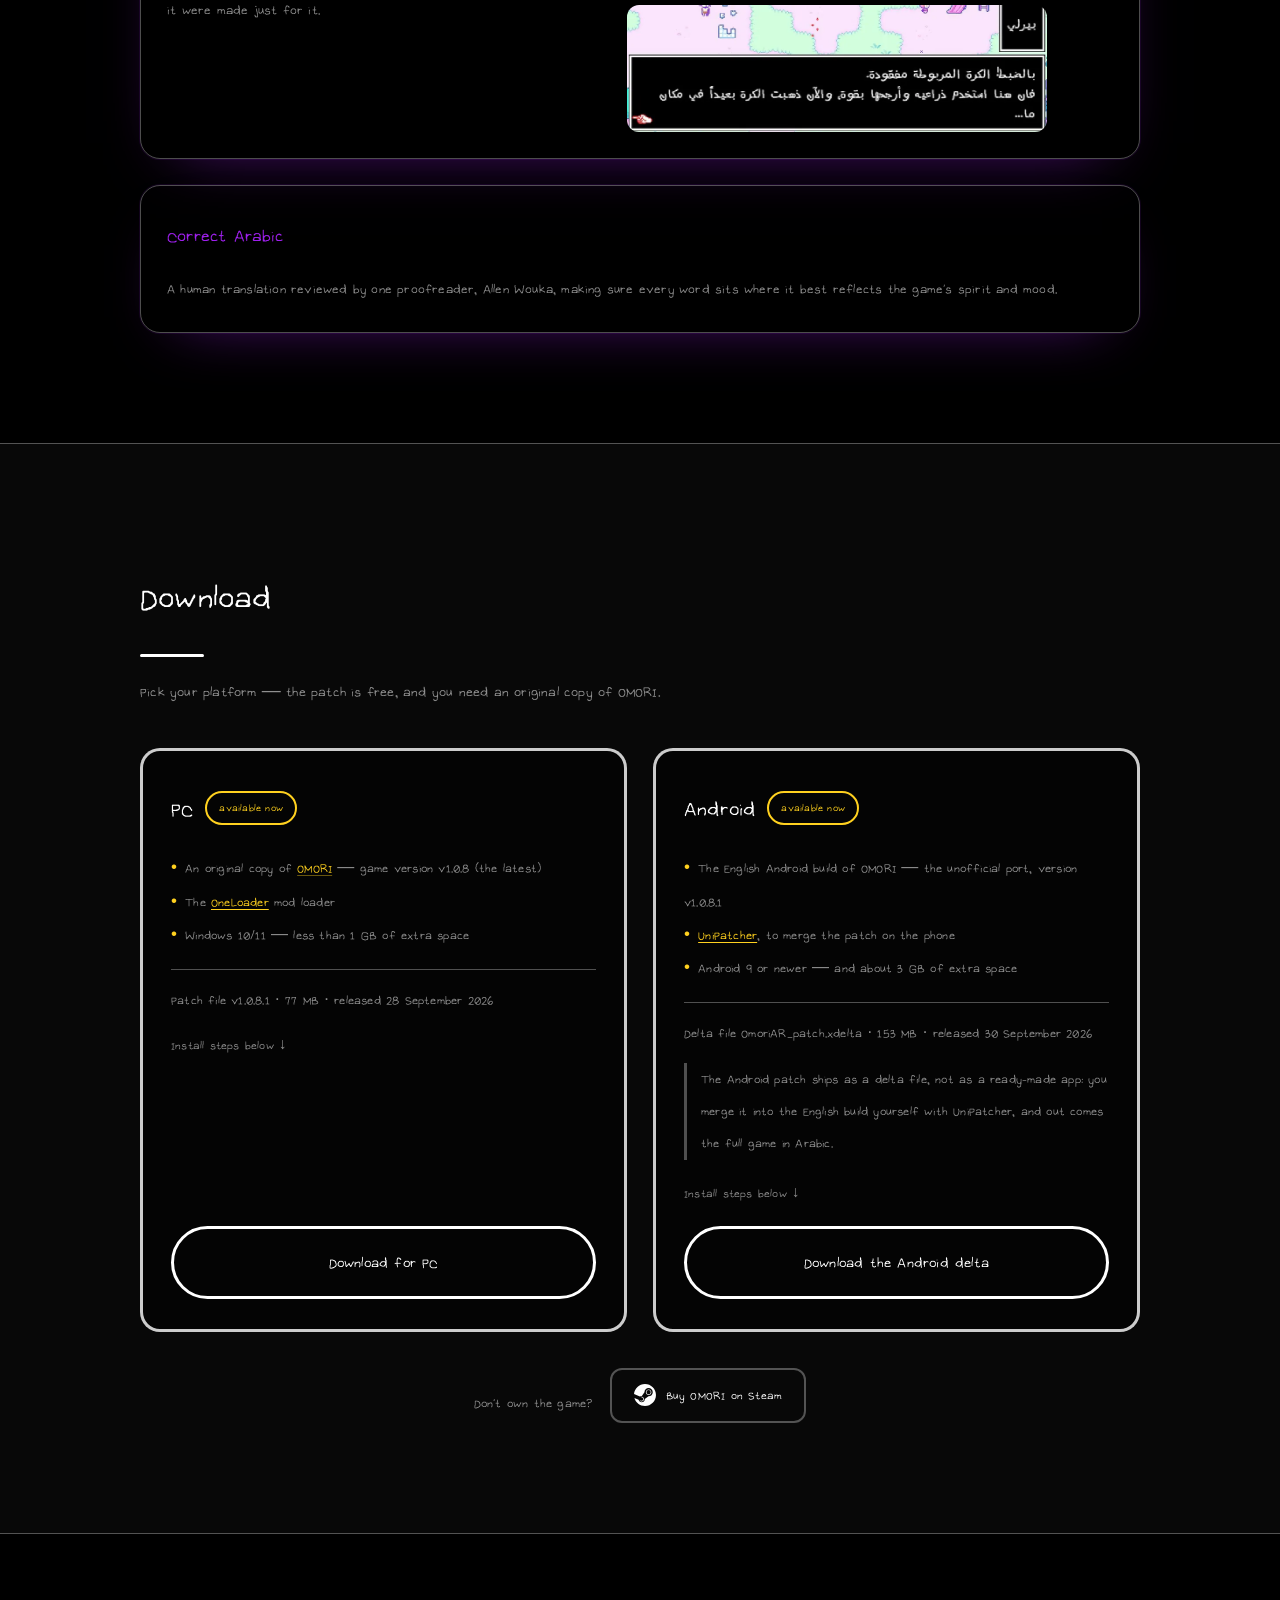
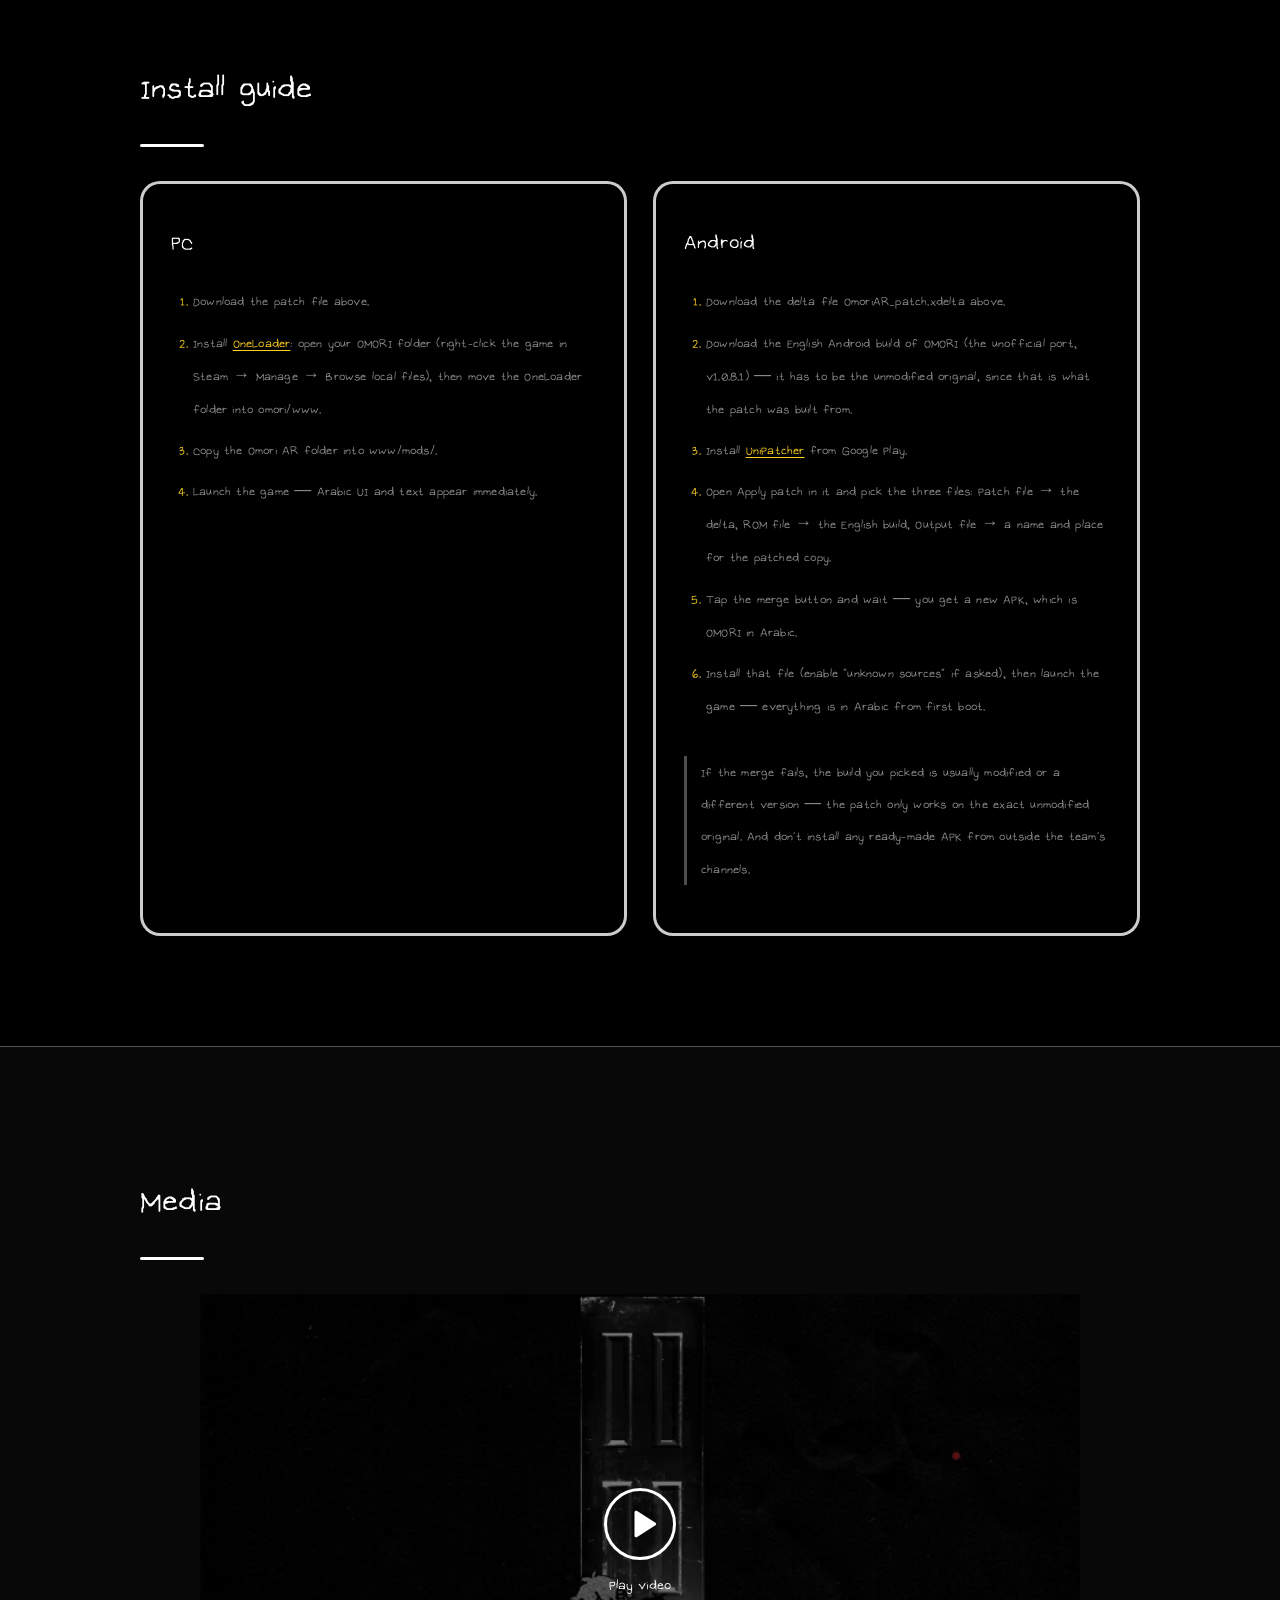
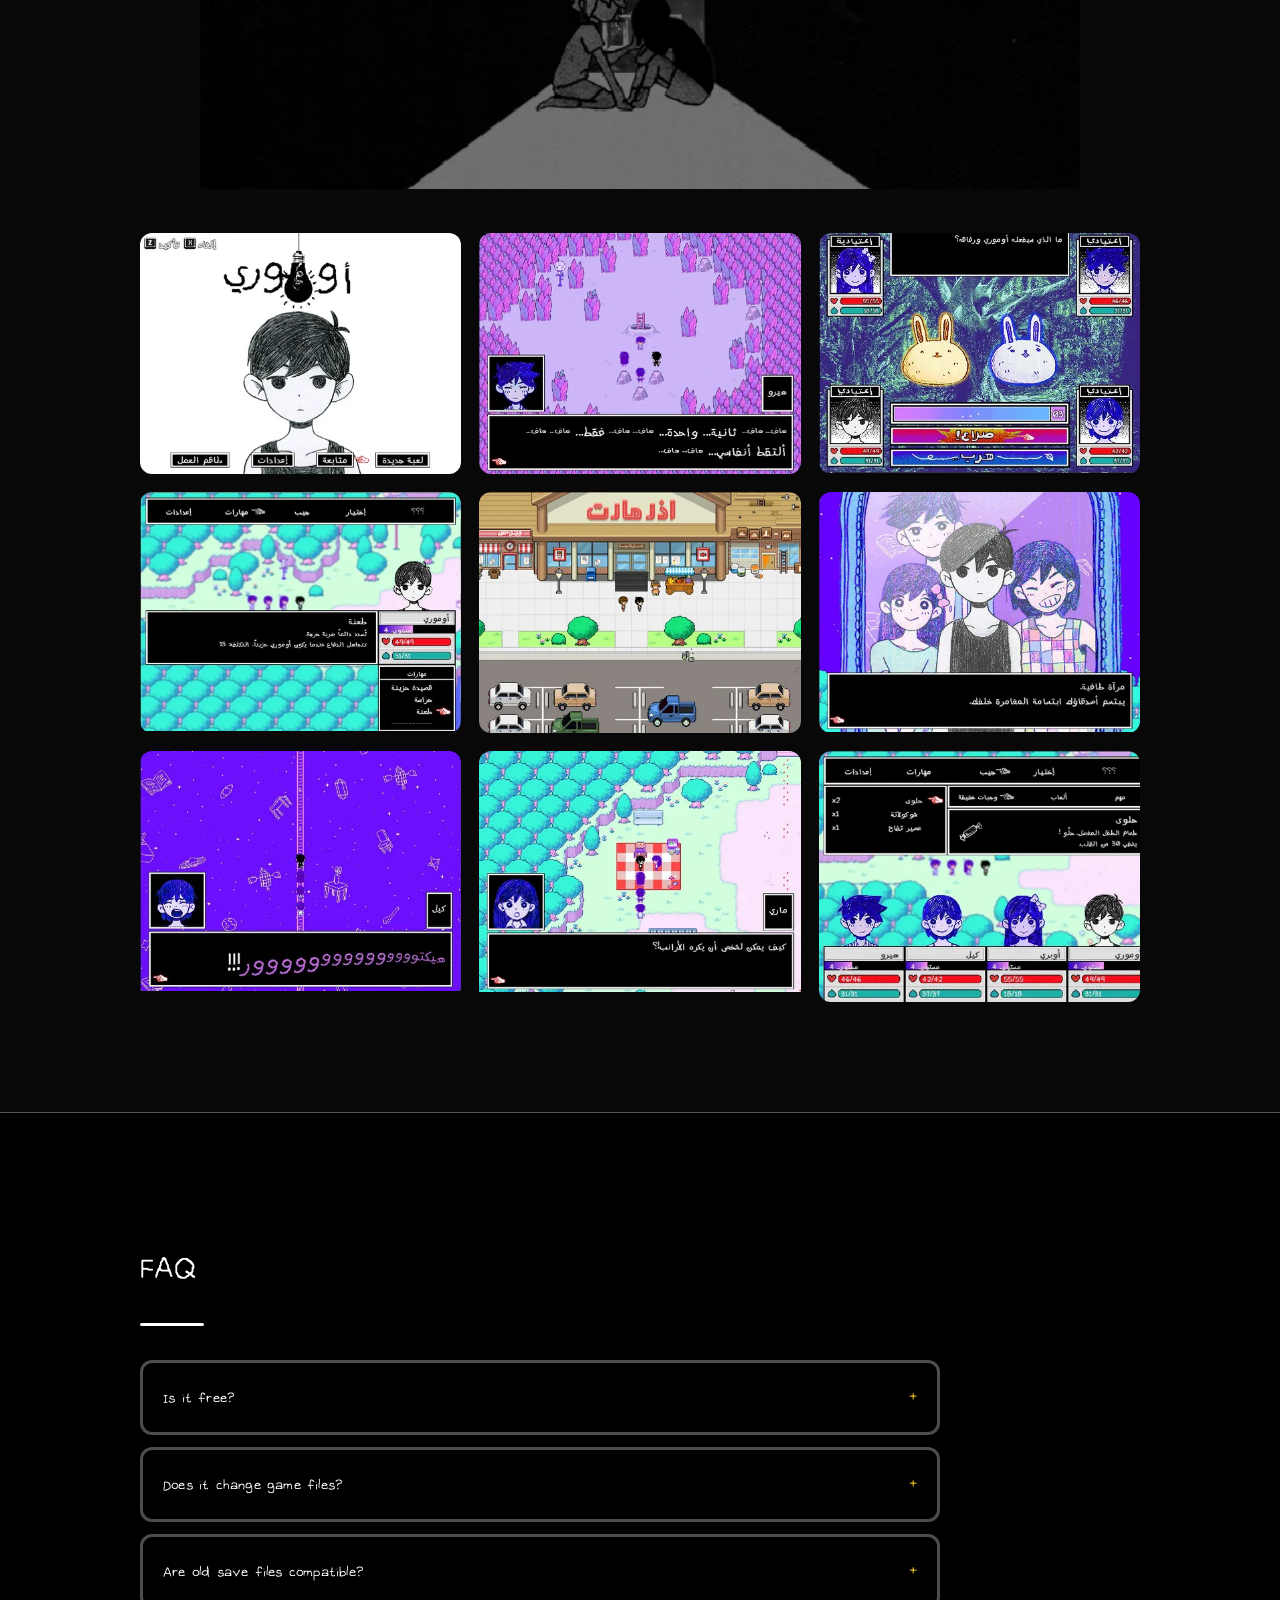
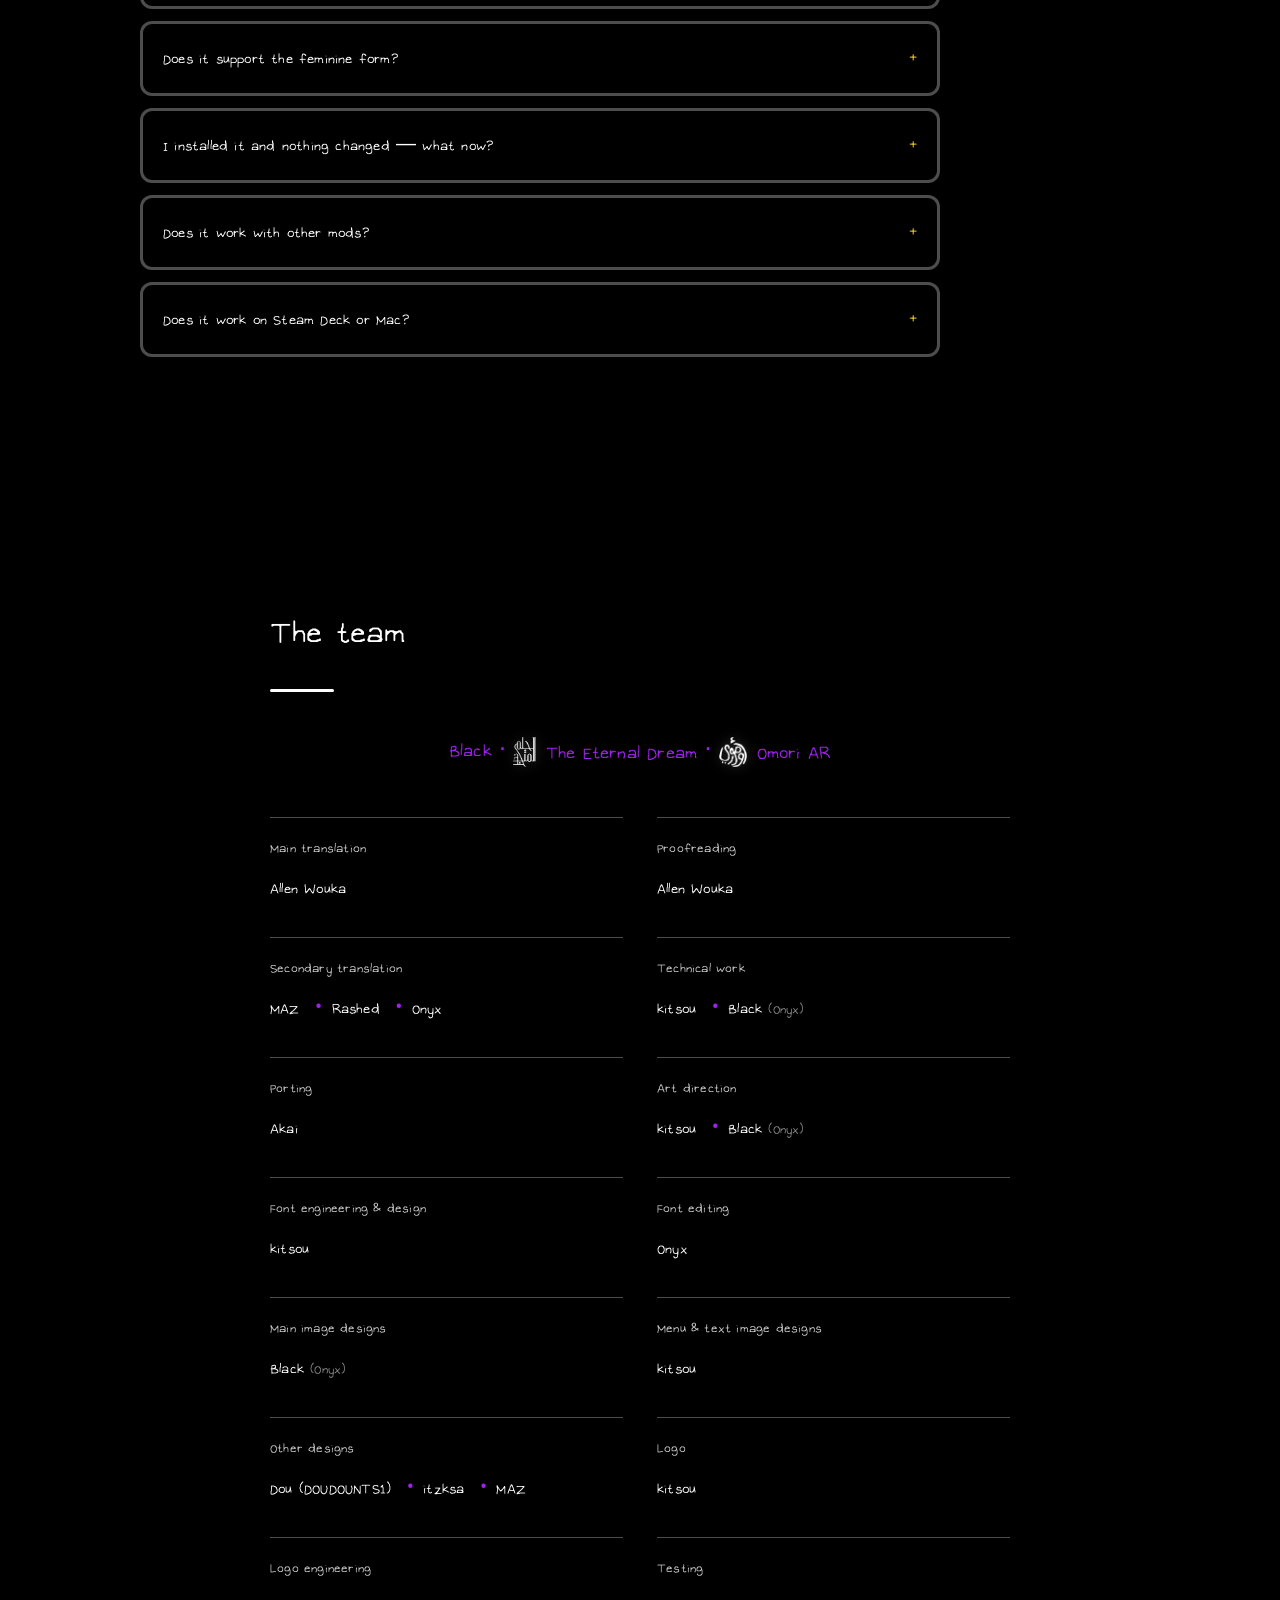
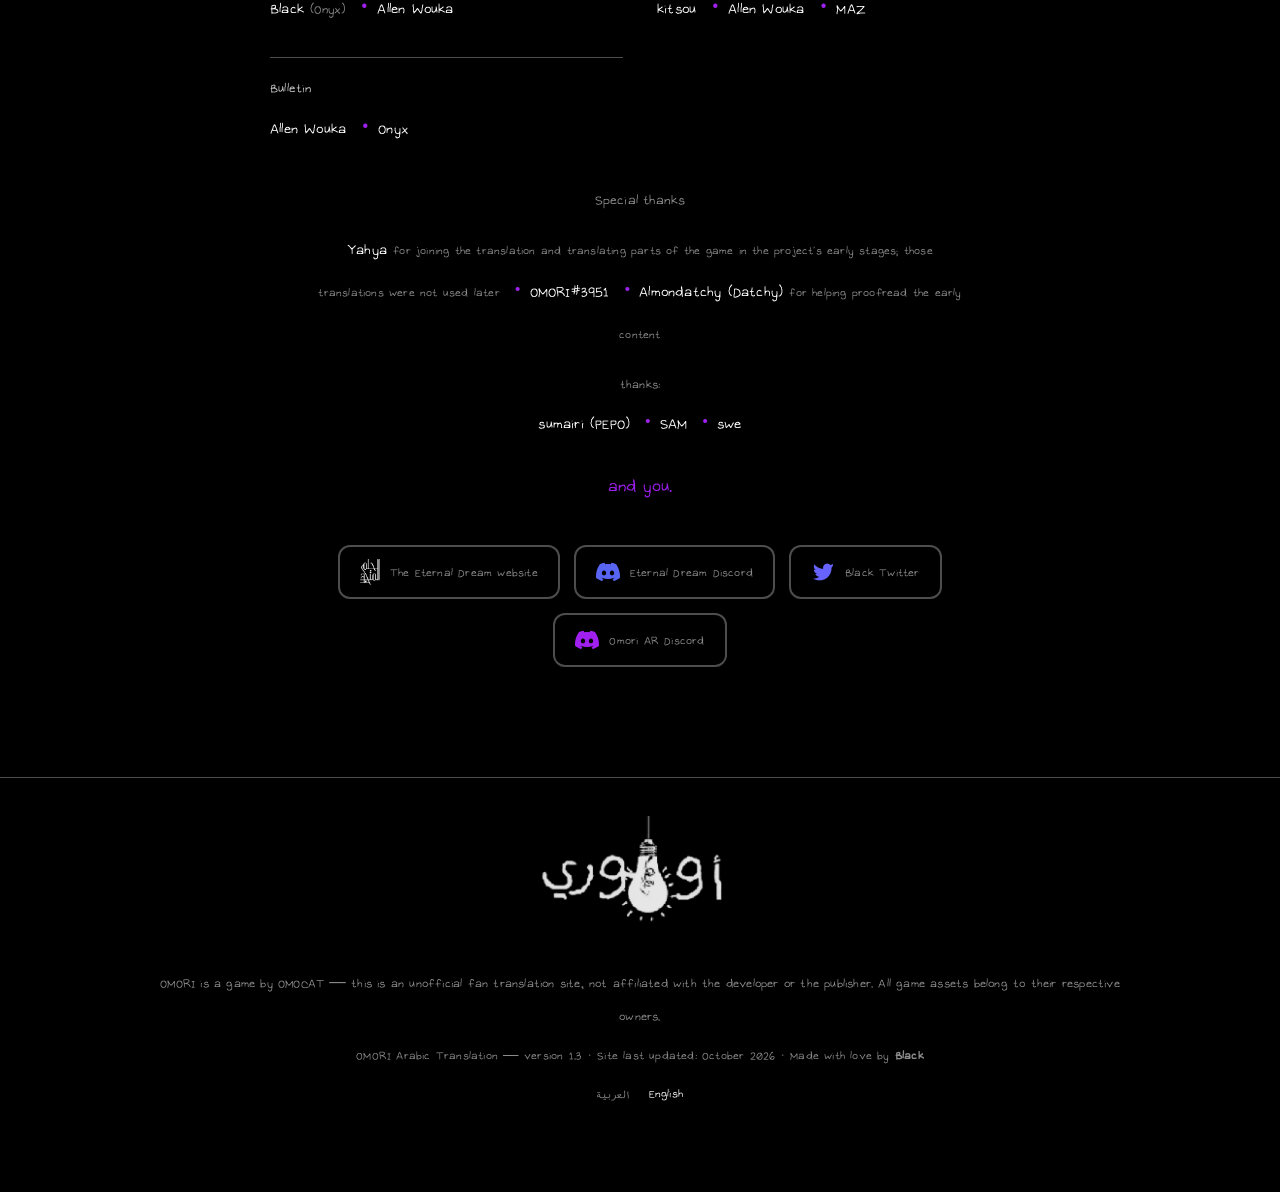
==== commit e72c92fc: "Add files via upload" ====
--- a/en/index.html
+++ b/en/index.html
@@ -121,10 +121,10 @@
 
 <header class="site-header">
   <div class="site-header__inner">
-    <a class="brand" href="#top" aria-label="OMORI Arabic Translation – home">
+    <a class="brand" href="#top" aria-label="OMORI Arabic Translation — home">
       <span class="brand__collab">
         <img class="team-brand__logo" src="../assets/img/etrdream-logo.png" alt="" width="22" height="30">
-        <span class="brand__x" aria-hidden="true">x</span>
+        <span class="brand__x" aria-hidden="true">×</span>
         <img class="brand__title-logo" src="../assets/img/omori-title-logo.png" alt="" width="24" height="26">
       </span>
     </a>
@@ -160,9 +160,9 @@
       <span class="stars__spark" style="top:24%;inset-inline-start:18%;animation-delay:2s;animation-duration:11s"></span><span class="stars__spark" style="top:16%;inset-inline-start:71%;animation-delay:6s;animation-duration:14s"></span><span class="stars__spark" style="top:58%;inset-inline-start:44%;animation-delay:9s;animation-duration:12s"></span>
     </div>
     <div class="hero__content reveal">
-      <p class="hero__kicker">Black | <span class="team-brand"><img class="team-brand__logo team-brand__logo--sm" src="../assets/img/etrdream-logo.png" alt="The Eternal Dream logo" width="17" height="22" loading="lazy">The Eternal Dream</span> | <span class="team-brand"><img class="team-brand__logo team-brand__logo--sm" src="../assets/img/omori-title-logo.png" alt="Omori AR logo" width="20" height="22" loading="lazy">Omori AR</span></p>
+      <p class="hero__kicker">Black · <span class="team-brand"><img class="team-brand__logo team-brand__logo--sm" src="../assets/img/etrdream-logo.png" alt="The Eternal Dream logo" width="17" height="22" loading="lazy">The Eternal Dream</span> · <span class="team-brand"><img class="team-brand__logo team-brand__logo--sm" src="../assets/img/omori-title-logo.png" alt="Omori AR logo" width="20" height="22" loading="lazy">Omori AR</span></p>
       <h1 class="hero__title">OMORI <span class="hero__omori">in Arabic</span></h1>
-      <p class="hero__sub">The complete Arabic fan localization – every line of dialogue, every menu, every battle log, the font itself – made specifically for the Arab OMORI community.</p>
+      <p class="hero__sub">The complete Arabic fan localization — every line of dialogue, every menu, every battle log, the font itself — made specifically for the Arab OMORI community.</p>
       <div class="hero__actions">
         <a class="btn btn--primary" href="#download">Get the patch</a>
         <a class="btn btn--ghost" href="#gallery">See it in action</a>
@@ -202,7 +202,7 @@
             <span class="stat__label">localization version</span>
           </li>
         </ul>
-        <p class="about__note reveal">Drop it onto your existing copy of the game – it never touches the game's own files, and runs alongside the&nbsp;<span class="latin">OneLoader</span> mod loader.</p>
+        <p class="about__note reveal">Drop it onto your existing copy of the game — it never touches the game's own files, and runs alongside the&nbsp;<span class="latin">OneLoader</span> mod loader.</p>
 
         <h3 class="about__sub reveal" id="translated">What's translated?</h3>
 
@@ -211,7 +211,7 @@
           <article class="feat reveal">
             <div class="feat__text">
               <h4 class="feat__title">Text &amp; dialogue</h4>
-              <p>Every line of text in the game: 18,308 lines translated by hand and reviewed word by word – flowing right-to-left with right alignment, fitted to the game's own menus.</p>
+              <p>Every line of text in the game: 18,308 lines translated by hand and reviewed word by word — flowing right-to-left with right alignment, fitted to the game's own menus.</p>
             </div>
             <div class="plate plate--pair">
               <figure class="shot">
@@ -226,7 +226,7 @@
           <article class="feat feat--rev reveal">
             <div class="feat__text">
               <h4 class="feat__title">Menus</h4>
-              <p>Title screen, options, save/load, shop, mail, quests, the encyclopedia, photo album, name entry, and the mod menu – all Arabic and mirrored right-to-left in the game's own style.</p>
+              <p>Title screen, options, save/load, shop, mail, quests, the encyclopedia, photo album, name entry, and the mod menu — all Arabic and mirrored right-to-left in the game's own style.</p>
             </div>
             <div class="plate plate--pair">
               <figure class="shot">
@@ -241,7 +241,7 @@
           <article class="feat reveal">
             <div class="feat__text">
               <h4 class="feat__title">Battle UI</h4>
-              <p>Battle log, party commands, skill bubbles, and the heart &amp; juice bars – with a dedicated feminine form for Aubrey.</p>
+              <p>Battle log, party commands, skill bubbles, and the heart &amp; juice bars — with a dedicated feminine form for Aubrey.</p>
             </div>
             <div class="plate plate--pair">
               <figure class="shot">
@@ -268,7 +268,7 @@
           <article class="feat reveal">
             <div class="feat__text">
               <h4 class="feat__title">The font</h4>
-              <p>The game's fonts were rebuilt to support Arabic letters – in-game text looks drawn by the game's own hand, as if it were made just for it.</p>
+              <p>The game's fonts were rebuilt to support Arabic letters — in-game text looks drawn by the game's own hand, as if it were made just for it.</p>
             </div>
             <div class="plate plate--wide">
               <figure class="shot">
@@ -296,39 +296,39 @@
   <section class="section section--download section--alt" id="download">
     <div class="container">
       <h2 class="section-title reveal">Download</h2>
-      <p class="download-note reveal">Pick your platform – the patch is free, and you need an original copy of OMORI.</p>
+      <p class="download-note reveal">Pick your platform — the patch is free, and you need an original copy of OMORI.</p>
 
       <div class="download-grid">
         <article class="dl reveal" id="dl-pc">
           <h3 class="dl__title">PC <span class="dl__badge">available now</span></h3>
           <ul class="dl__reqs" role="list">
-            <li>An original copy of <a class="steam-link" href="https://store.steampowered.com/app/1150690/OMORI/" target="_blank" rel="noopener">OMORI</a> – game version <span class="latin">v1.0.8</span> (the latest)</li>
+            <li>An original copy of <a class="steam-link" href="https://store.steampowered.com/app/1150690/OMORI/" target="_blank" rel="noopener">OMORI</a> — game version <span class="latin">v1.0.8</span> (the latest)</li>
             <li>The <a class="dl-link" href="https://github.com/rphsoftware/OneLoader/releases" target="_blank" rel="noopener">OneLoader</a> mod loader</li>
-            <li>Windows 10/11 – less than <span class="latin">1&nbsp;GB</span> of extra space</li>
+            <li>Windows 10/11 — less than <span class="latin">1&nbsp;GB</span> of extra space</li>
           </ul>
           <p class="dl__meta">
-            Patch file <span class="latin" data-site="build">v1.0.8.1</span> |
-            <span data-site="size-pc">77 MB</span> |
+            Patch file <span class="latin" data-site="build">v1.0.8.1</span> ·
+            <span data-site="size-pc">77 MB</span> ·
             released <span data-site="date-pc">28 September 2026</span>
           </p>
-          <p class="dl__steps-hint">Install steps below</p>
+          <p class="dl__steps-hint">Install steps below ↓</p>
           <a class="btn btn--primary dl__btn" href="https://github.com/YLBlack/omoriAR-website/releases/download/v1.0.8.1/Omori.AR.release.zip" target="_blank" rel="noopener" data-download="pc">Download for PC</a>
         </article>
 
         <article class="dl reveal" id="dl-android">
           <h3 class="dl__title">Android <span class="dl__badge">available now</span></h3>
           <ul class="dl__reqs" role="list">
-            <li>The English Android build of OMORI – the unofficial port, version <span class="latin">v1.0.8.1</span></li>
+            <li>The English Android build of OMORI — the unofficial port, version <span class="latin">v1.0.8.1</span></li>
             <li><a class="latin dl-link" href="https://play.google.com/store/apps/details?id=org.emunix.unipatcher" target="_blank" rel="noopener">UniPatcher</a>, to merge the patch on the phone</li>
-            <li>Android <span class="latin">9</span> or newer – and about <span class="latin">3&nbsp;GB</span> of extra space</li>
+            <li>Android <span class="latin">9</span> or newer — and about <span class="latin">3&nbsp;GB</span> of extra space</li>
           </ul>
           <p class="dl__meta">
-            Delta file <span class="latin">OmoriAR_patch.xdelta</span> |
-            <span data-site="size-android">153 MB</span> |
+            Delta file <span class="latin">OmoriAR_patch.xdelta</span> ·
+            <span data-site="size-android">153 MB</span> ·
             released <span data-site="date-android">30 September 2026</span>
           </p>
           <p class="dl__note" id="dl-android-note">The Android patch ships as a delta file, not as a ready-made app: you merge it into the English build yourself with <span class="latin">UniPatcher</span>, and out comes the full game in Arabic.</p>
-          <p class="dl__steps-hint">Install steps below</p>
+          <p class="dl__steps-hint">Install steps below ↓</p>
           <a class="btn btn--primary dl__btn" href="https://github.com/YLBlack/omoriAR-website/releases/download/v1.0.8.1/OmoriAR_patch.xdelta" target="_blank" rel="noopener" data-download="android" aria-describedby="dl-android-note">Download the Android delta</a>
         </article>
       </div>
@@ -354,22 +354,22 @@
           <h3 class="dl__title">PC</h3>
           <ol class="dl__steps">
             <li>Download the patch file above.</li>
-            <li>Install <a class="dl-link" href="https://github.com/rphsoftware/OneLoader/releases" target="_blank" rel="noopener">OneLoader</a>: open your OMORI folder (right-click the game in Steam &gt; <span class="latin">Manage &gt; Browse local files</span>), then move the <span class="latin">OneLoader</span> folder into <span class="latin">omori/www</span>.</li>
+            <li>Install <a class="dl-link" href="https://github.com/rphsoftware/OneLoader/releases" target="_blank" rel="noopener">OneLoader</a>: open your OMORI folder (right-click the game in Steam → <span class="latin">Manage → Browse local files</span>), then move the <span class="latin">OneLoader</span> folder into <span class="latin">omori/www</span>.</li>
             <li>Copy the <span class="latin">Omori AR</span> folder into <span class="latin">www/mods/</span>.</li>
-            <li>Launch the game – Arabic UI and text appear immediately.</li>
+            <li>Launch the game — Arabic UI and text appear immediately.</li>
           </ol>
         </article>
         <article class="dl reveal">
           <h3 class="dl__title">Android</h3>
           <ol class="dl__steps">
             <li>Download the delta file <span class="latin">OmoriAR_patch.xdelta</span> above.</li>
-            <li>Download the English Android build of OMORI (the unofficial port, <span class="latin">v1.0.8.1</span>) – it has to be the unmodified original, since that is what the patch was built from.</li>
+            <li>Download the English Android build of OMORI (the unofficial port, <span class="latin">v1.0.8.1</span>) — it has to be the unmodified original, since that is what the patch was built from.</li>
             <li>Install <a class="latin dl-link" href="https://play.google.com/store/apps/details?id=org.emunix.unipatcher" target="_blank" rel="noopener">UniPatcher</a> from Google Play.</li>
-            <li>Open <span class="latin">Apply patch</span> in it and pick the three files: <span class="latin">Patch file</span>: the delta, <span class="latin">ROM file</span>: the English build, <span class="latin">Output file</span>: a name and place for the patched copy.</li>
-            <li>Tap the merge button and wait – you get a new <span class="latin">APK</span>, which is OMORI in Arabic.</li>
-            <li>Install that file (enable "unknown sources" if asked), then launch the game – everything is in Arabic from first boot.</li>
+            <li>Open <span class="latin">Apply patch</span> in it and pick the three files: <span class="latin">Patch file</span> → the delta, <span class="latin">ROM file</span> → the English build, <span class="latin">Output file</span> → a name and place for the patched copy.</li>
+            <li>Tap the merge button and wait — you get a new <span class="latin">APK</span>, which is OMORI in Arabic.</li>
+            <li>Install that file (enable "unknown sources" if asked), then launch the game — everything is in Arabic from first boot.</li>
           </ol>
-          <p class="dl__note">If the merge fails, the build you picked is usually modified or a different version – the patch only works on the exact unmodified original. And don't install any ready-made <span class="latin">APK</span> from outside the team's channels.</p>
+          <p class="dl__note">If the merge fails, the build you picked is usually modified or a different version — the patch only works on the exact unmodified original. And don't install any ready-made <span class="latin">APK</span> from outside the team's channels.</p>
         </article>
       </div>
     </div>
@@ -465,27 +465,27 @@
       <div class="faq reveal">
         <details class="faq__item">
           <summary>Is it free?</summary>
-          <p>Yes – like all fan translations. You still need an original copy of OMORI.</p>
+          <p>Yes — like all fan translations. You still need an original copy of OMORI.</p>
         </details>
         <details class="faq__item">
           <summary>Does it change game files?</summary>
-          <p>No – it installs as a side-loading mod on top of your copy. To remove it, delete the <span class="latin">Omori AR</span> folder and the game is exactly as it was.</p>
+          <p>No — it installs as a side-loading mod on top of your copy. To remove it, delete the <span class="latin">Omori AR</span> folder and the game is exactly as it was.</p>
         </details>
         <details class="faq__item">
           <summary>Are old save files compatible?</summary>
-          <p>Yes – but the character name you typed yourself appears in English, because it is stored inside the save file. In a new game the name shows in Arabic as expected.</p>
+          <p>Yes — but the character name you typed yourself appears in English, because it is stored inside the save file. In a new game the name shows in Arabic as expected.</p>
         </details>
         <details class="faq__item">
           <summary>Does it support the feminine form?</summary>
-          <p>Yes – the battle log and the emotion states have a feminine version, and it appears even when Aubrey leads the party.</p>
+          <p>Yes — the battle log and the emotion states have a feminine version, and it appears even when Aubrey leads the party.</p>
         </details>
         <details class="faq__item">
-          <summary>I installed it and nothing changed – what now?</summary>
+          <summary>I installed it and nothing changed — what now?</summary>
           <p>First check that the <span class="latin">Omori AR</span> folder sits inside <span class="latin">www/mods/</span> and that <span class="latin">OneLoader</span> is installed as shown in the install steps above, then close the game completely and open it again. If nothing shows up, launch the game from <span class="latin">Steam</span> directly and temporarily disable any other mod to rule out a conflict.</p>
         </details>
         <details class="faq__item">
           <summary>Does it work with other mods?</summary>
-          <p>Usually yes – it runs on <span class="latin">OneLoader</span> and never replaces the game's files, though mods that rewrite dialogue or the font itself can clash on a few screens.</p>
+          <p>Usually yes — it runs on <span class="latin">OneLoader</span> and never replaces the game's files, though mods that rewrite dialogue or the font itself can clash on a few screens.</p>
         </details>
         <details class="faq__item">
           <summary>Does it work on Steam Deck or Mac?</summary>
@@ -500,11 +500,11 @@
     <div class="container container--narrow">
       <h2 class="section-title reveal">The team</h2>
       <p class="cr-teams reveal">
-          Black |
+          Black &middot;
           <span class="team-brand">
             <img class="team-brand__logo" src="../assets/img/etrdream-logo.png" alt="The Eternal Dream logo" width="22" height="30" loading="lazy">
             The Eternal Dream
-          </span> |
+          </span> &middot;
           <span class="team-brand">
             <img class="team-brand__logo" src="../assets/img/omori-title-logo.png" alt="Omori AR logo" width="30" height="30" loading="lazy">
             Omori AR
@@ -656,9 +656,9 @@
     <span class="site-footer__markwrap">
       <img class="site-footer__mark" src="../assets/img/omori-ar-wordmark-clean.png" alt="أوموري بالعربي" width="947" height="473" loading="lazy">
     </span>
-    <p>OMORI is a game by <span class="latin">OMOCAT</span> – this is an unofficial fan translation site, not affiliated with the developer or the publisher. All game assets belong to their respective owners.</p>
+    <p>OMORI is a game by <span class="latin">OMOCAT</span> — this is an unofficial fan translation site, not affiliated with the developer or the publisher. All game assets belong to their respective owners.</p>
     <p class="site-footer__small">
-      <span class="site-footer__line">OMORI Arabic Translation – version <span class="latin" data-site="version">1.3</span></span>
+      <span class="site-footer__line">OMORI Arabic Translation — version <span class="latin" data-site="version">1.3</span></span>
       <span class="site-footer__line">Site last updated: <span data-site="updated">October 2026</span></span>
       <span class="site-footer__line">Made with love by <strong>Black</strong></span>
     </p>
@@ -670,7 +670,7 @@
 </footer>
 
 <button class="to-top" id="to-top" type="button" hidden>
-  <svg aria-hidden="true" width="20" height="20" viewBox="0 0 20 20" fill="none" stroke="currentColor" stroke-width="2.6" stroke-linecap="square"><path d="M10 17V4M4 10l6-6 6 6"/></svg>
+  <span aria-hidden="true">↑</span>
   <span class="visually-hidden">Back to top</span>
 </button>
 
--- a/css/main.css
+++ b/css/main.css
@@ -755,7 +755,7 @@
   font-size: 24px;
   line-height: 1;
 }
-.faq__item[open] summary::after { content: "–"; }
+.faq__item[open] summary::after { content: "−"; }
 .faq__item p {
   margin: 0;
   padding: 0 20px 18px;
@@ -979,7 +979,7 @@
 }
 .site-footer__small { font-size: 15.5px; }
 .site-footer__line + .site-footer__line::before {
-  content: " | ";
+  content: " · ";
   color: var(--faint);
 }
 .site-footer__langs {
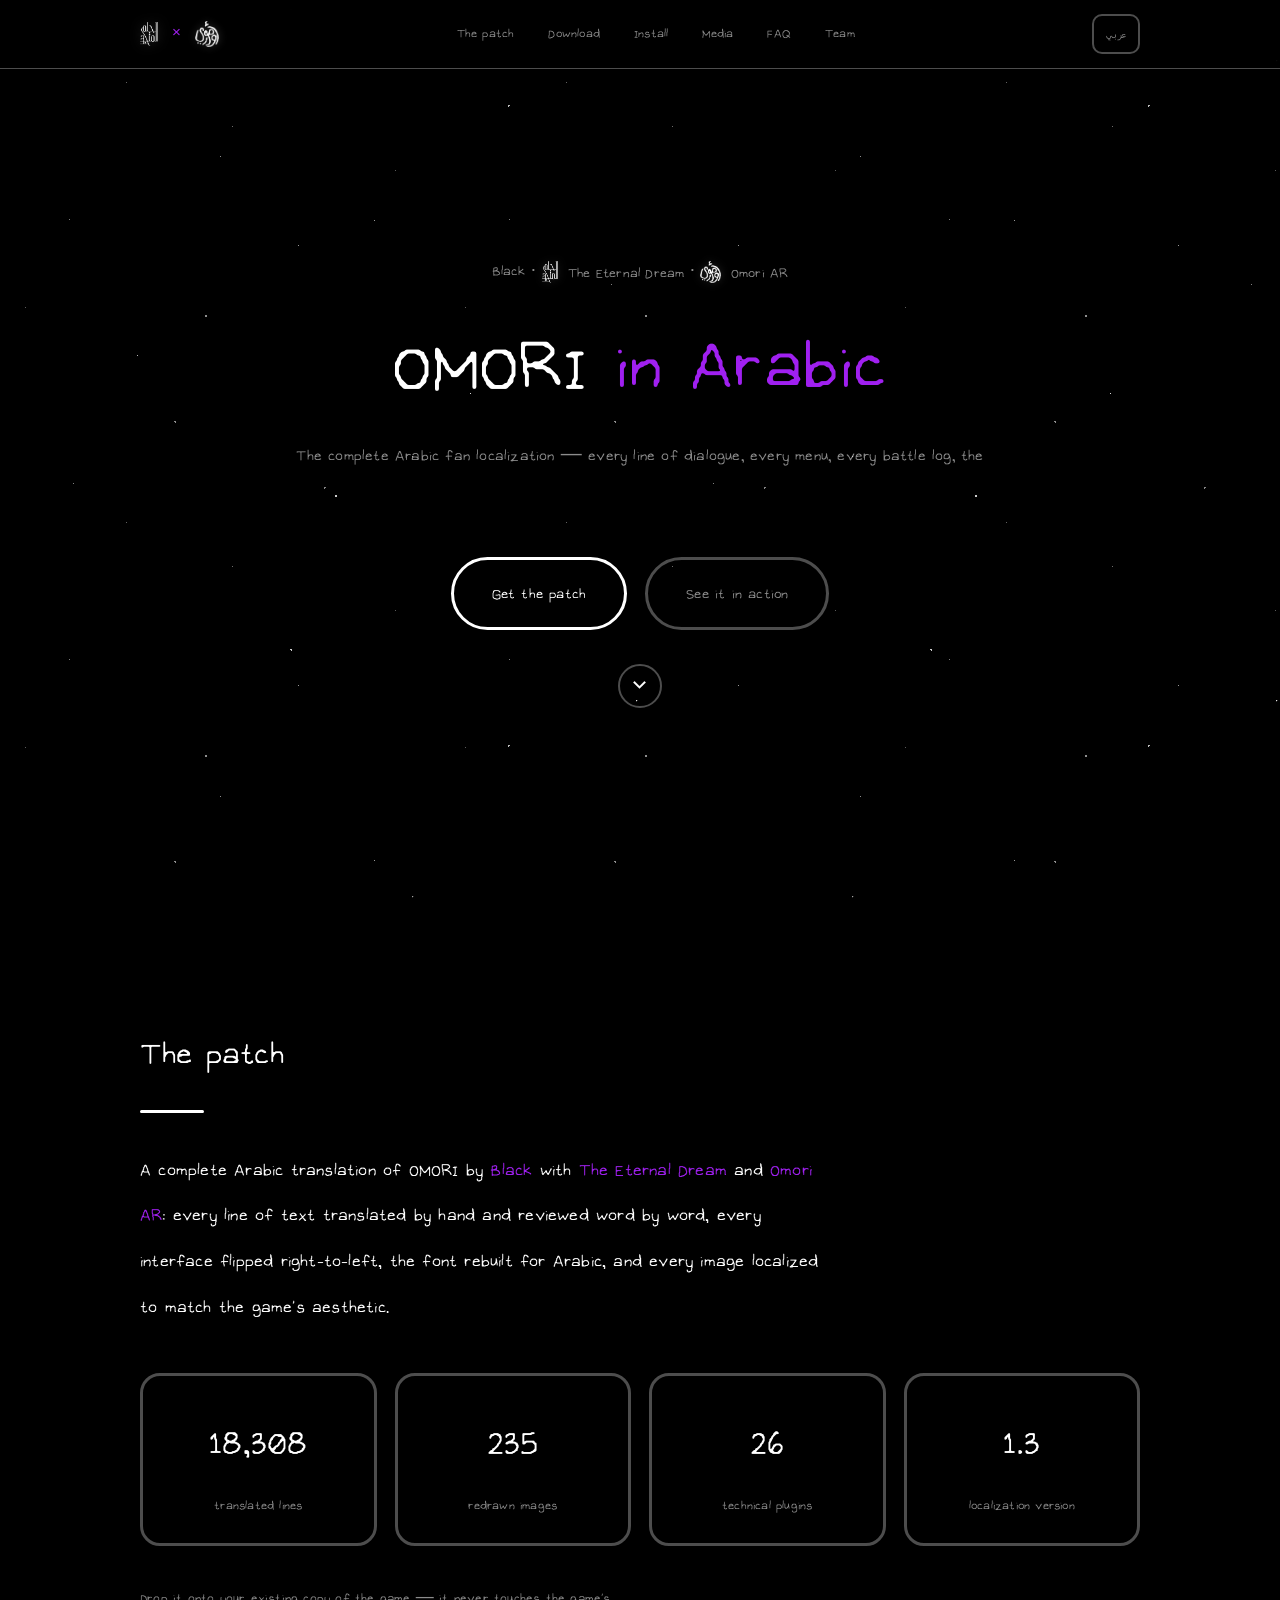
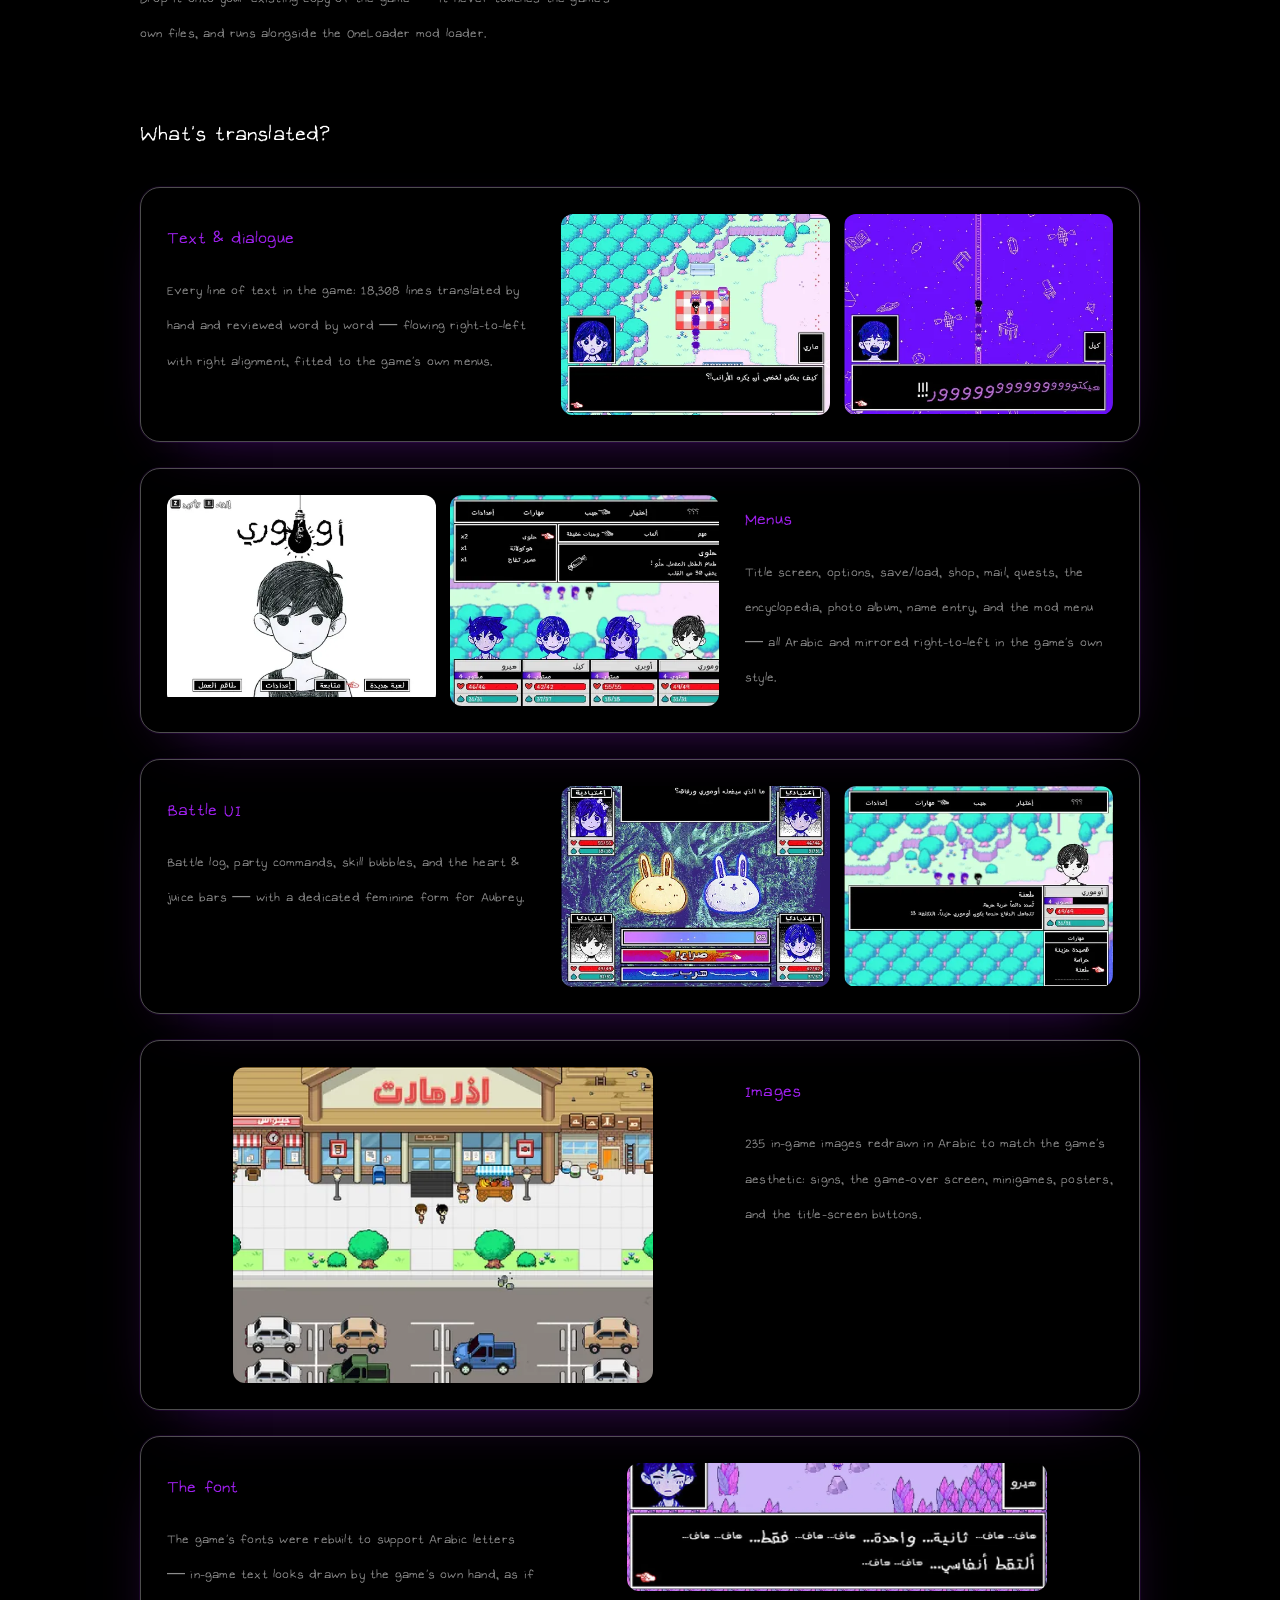
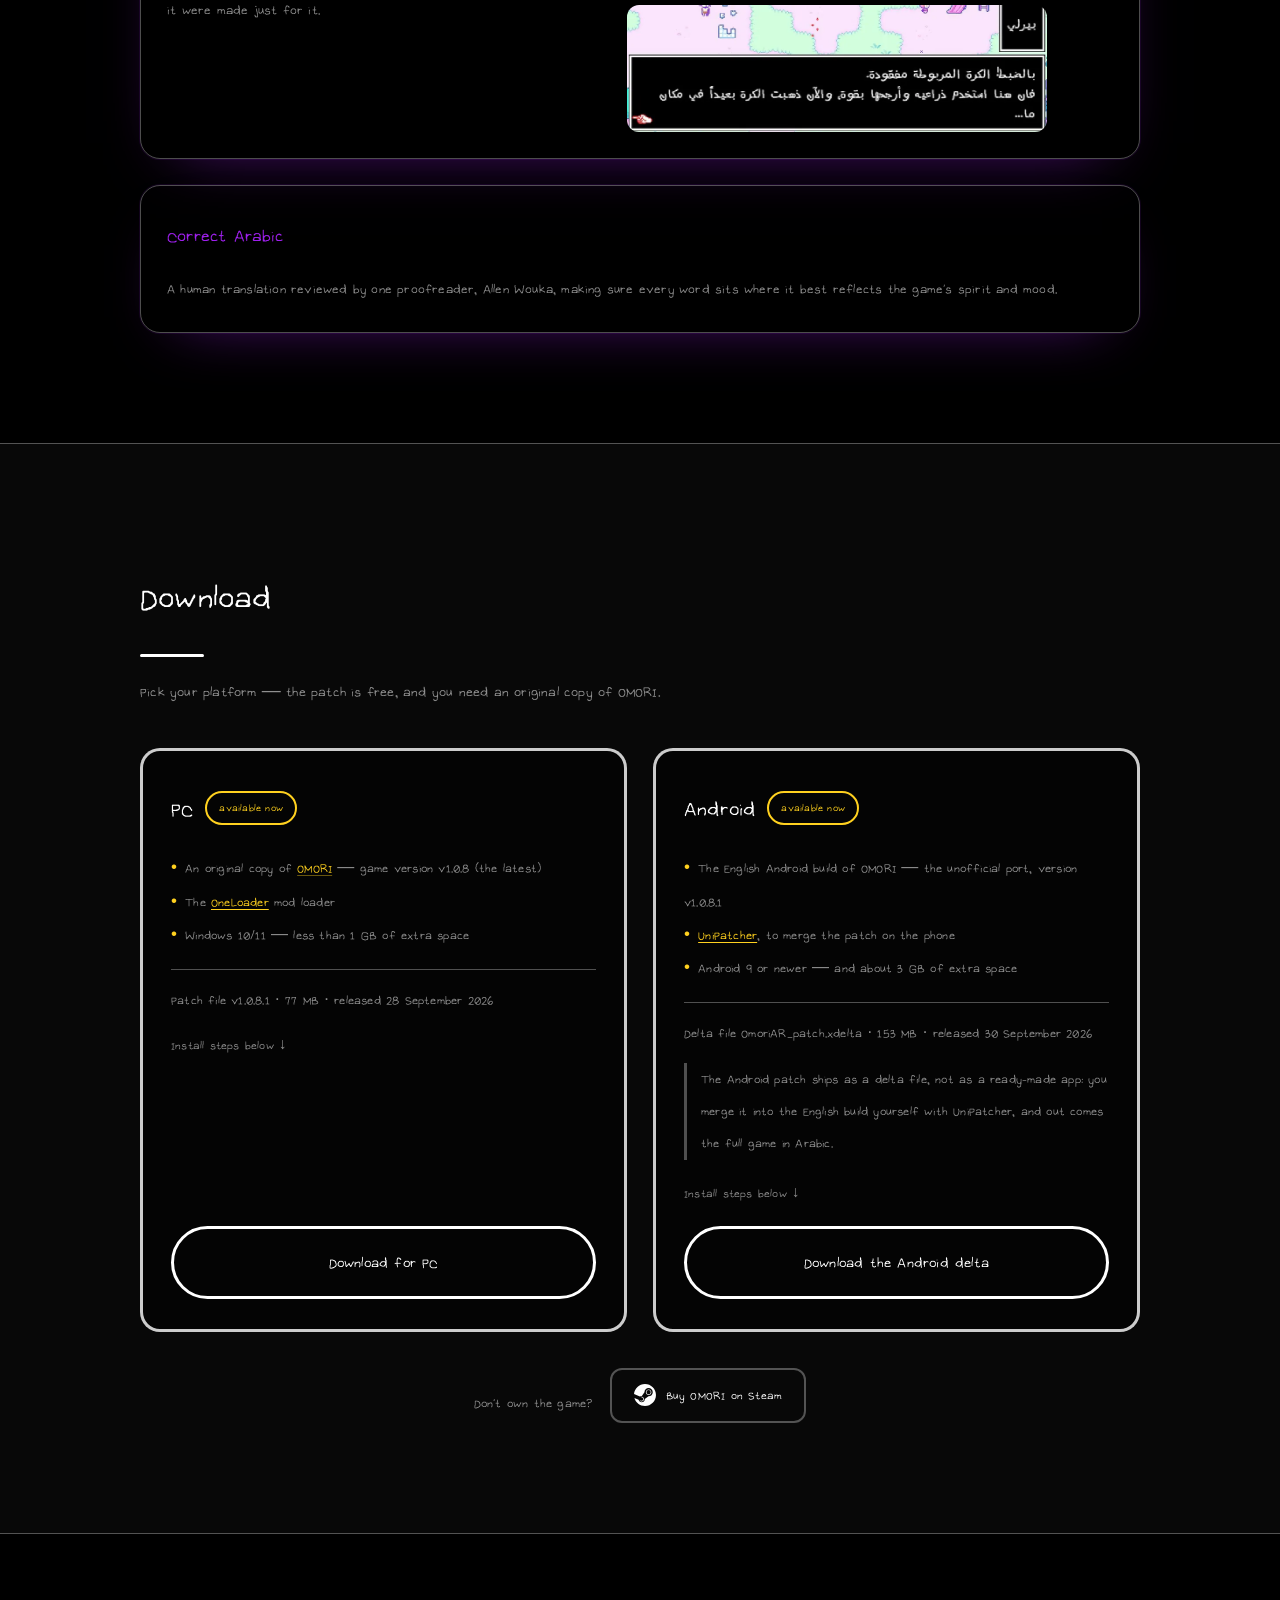
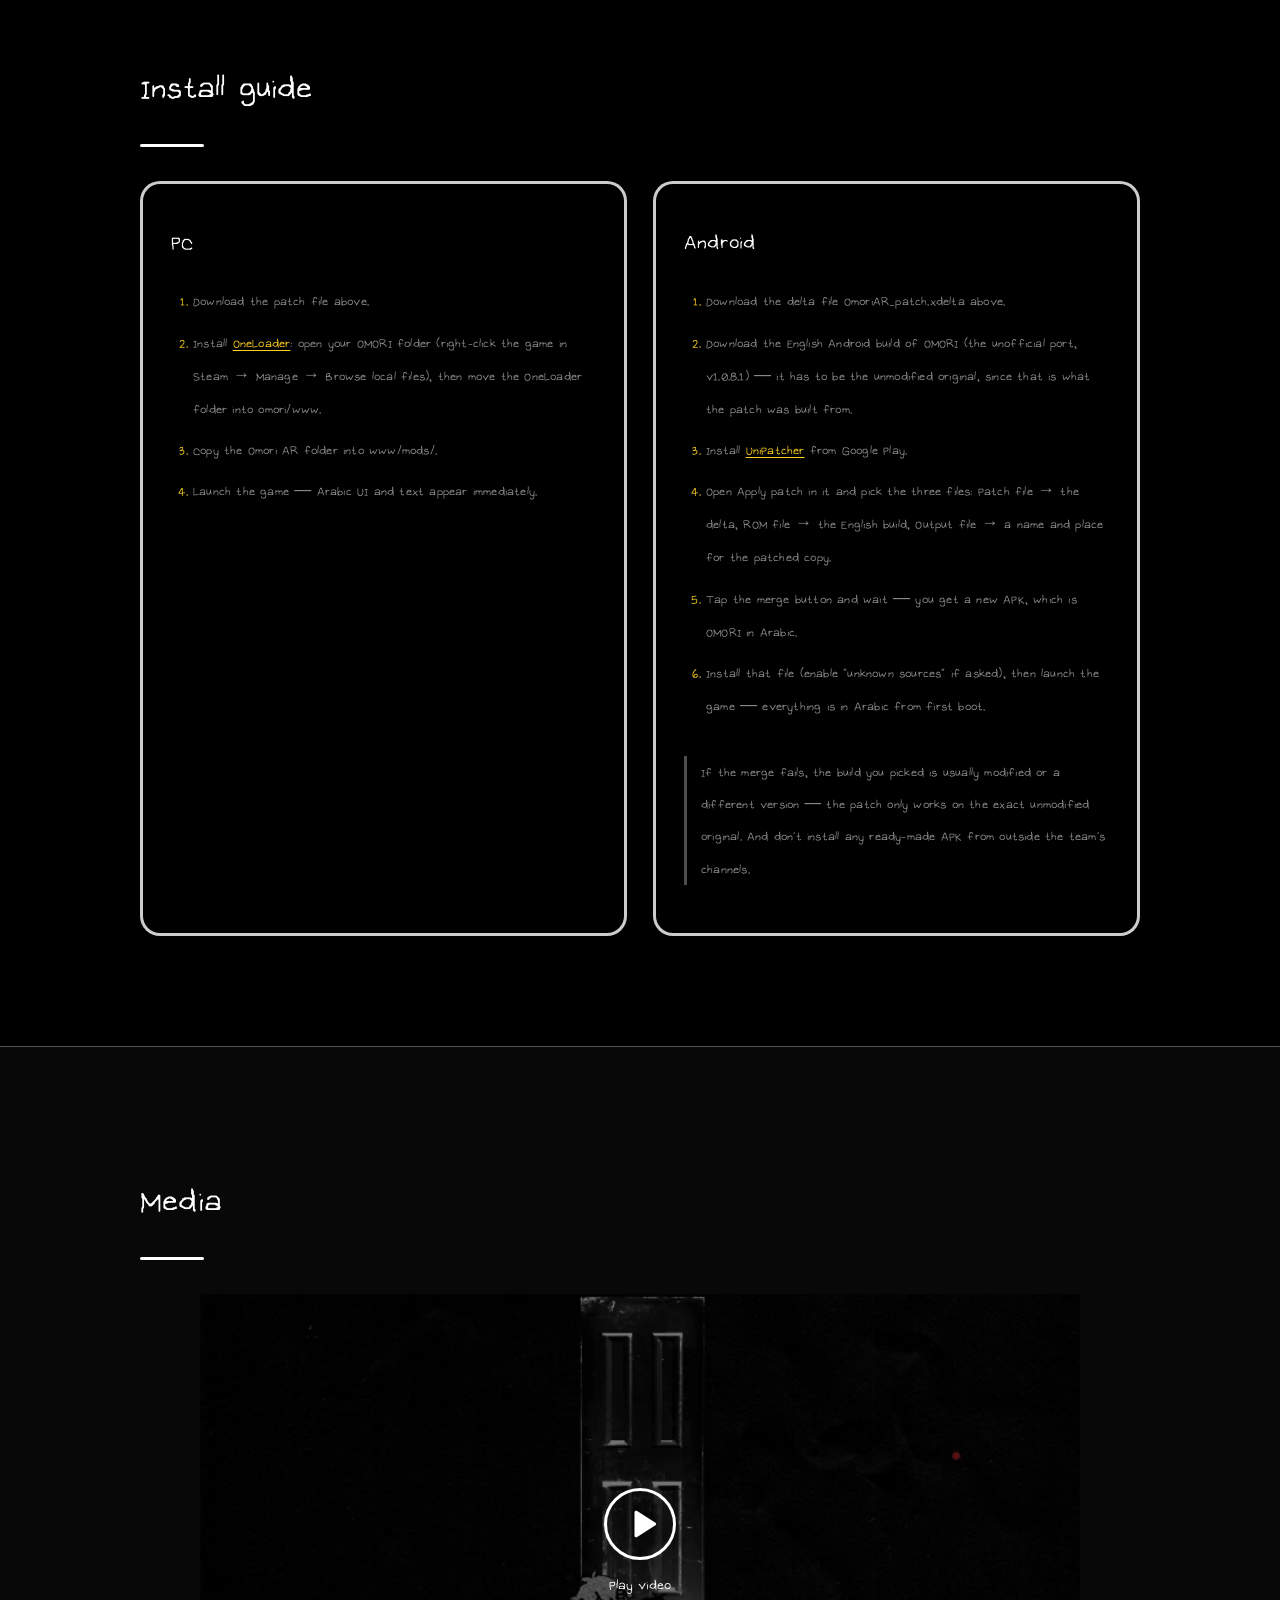
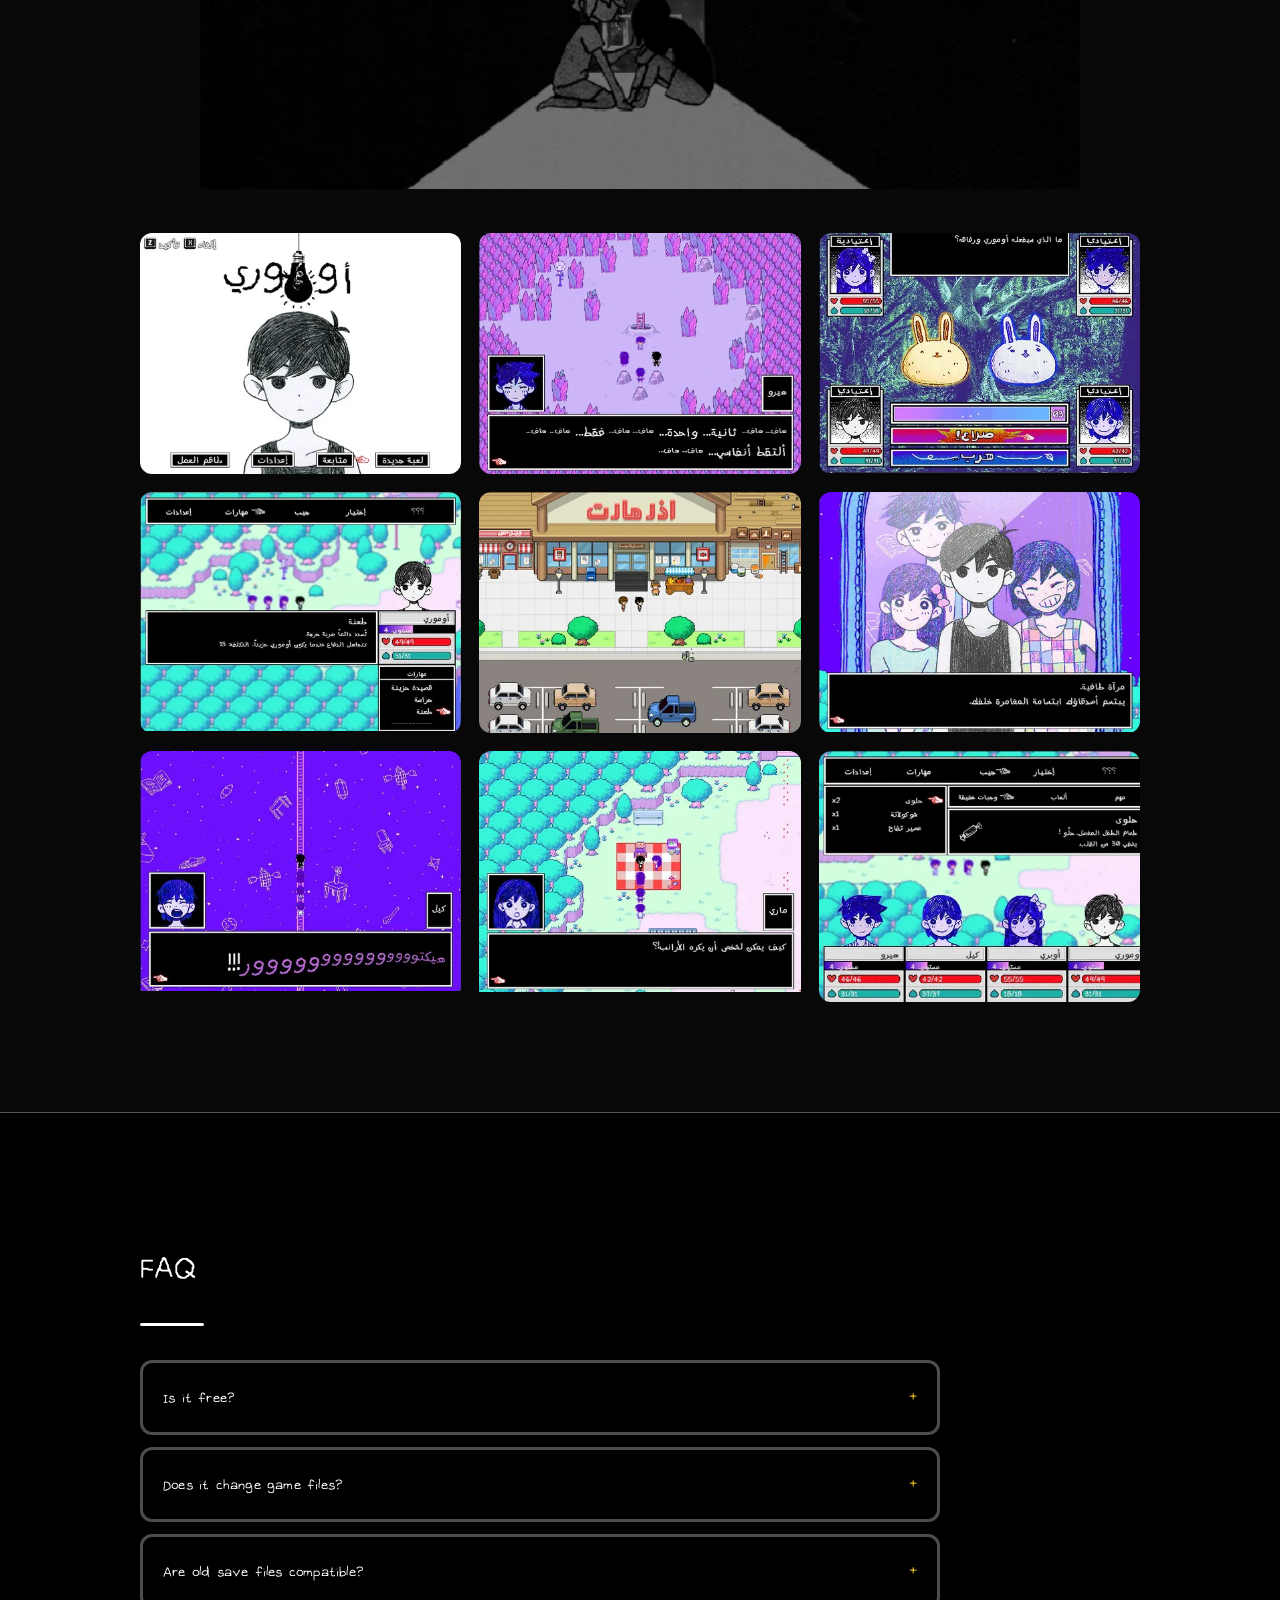
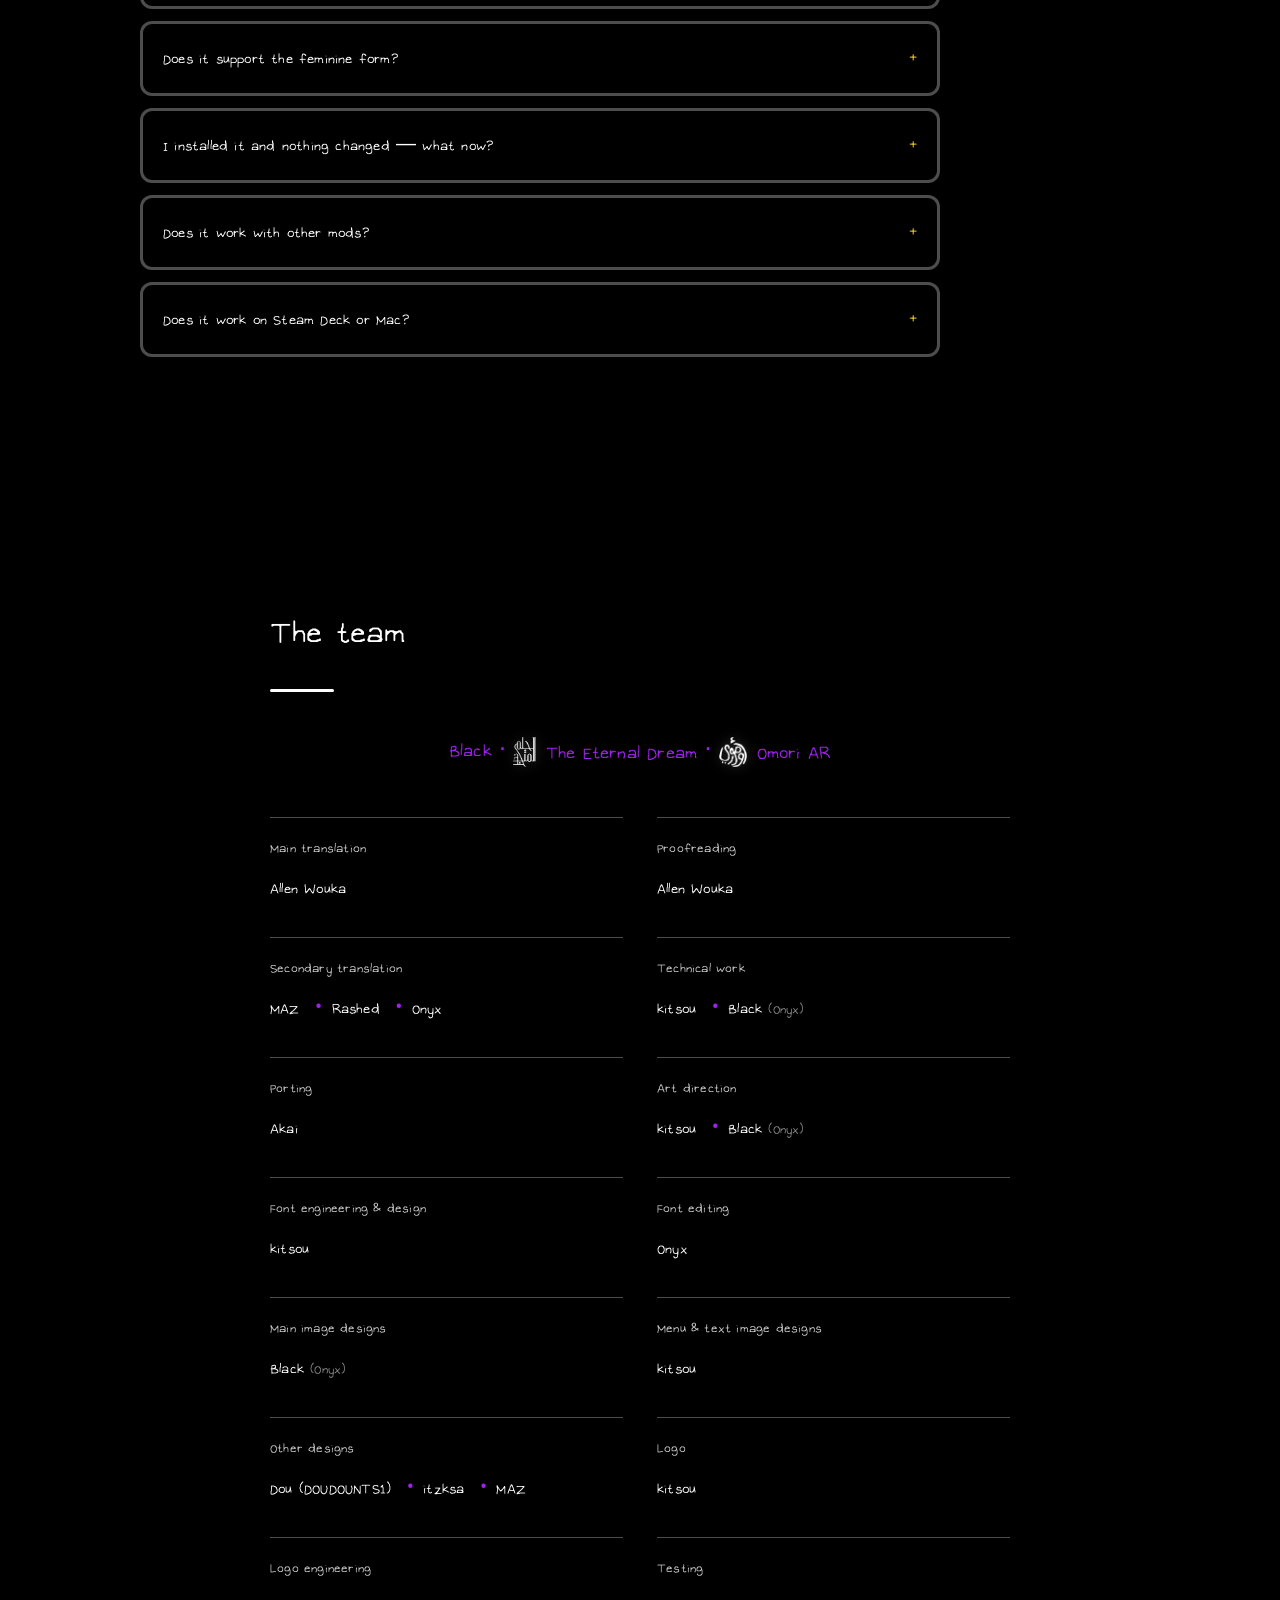
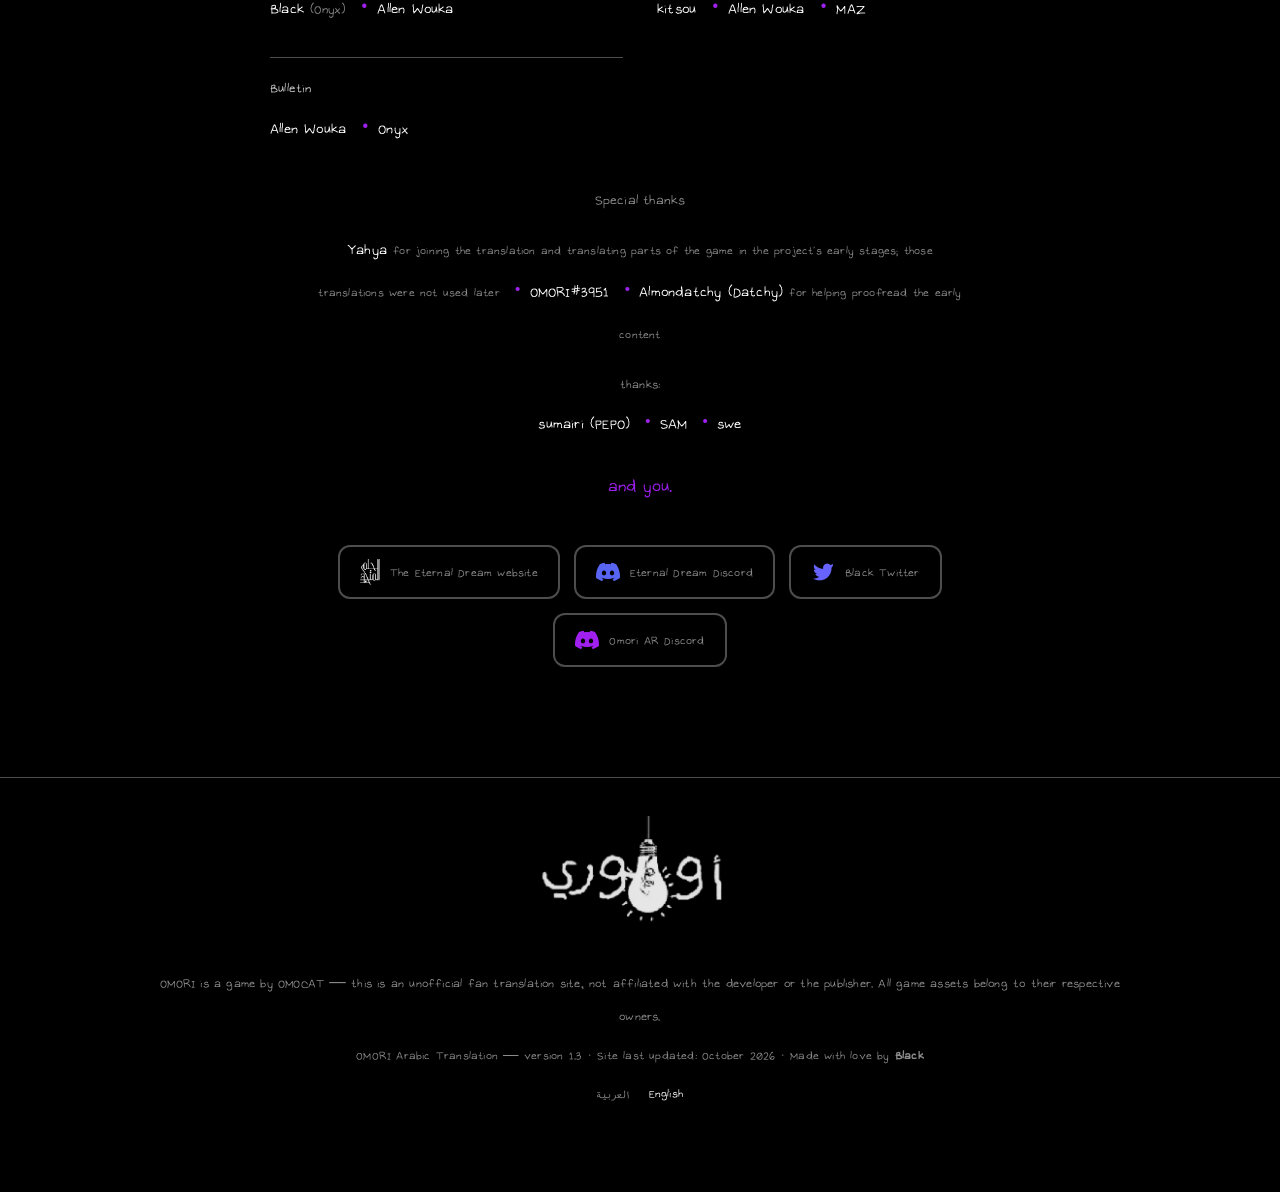
==== commit 29323fa5: "changed a video" ====
--- a/en/index.html
+++ b/en/index.html
@@ -382,7 +382,7 @@
 
       <div class="video-frame reveal">
         <video id="trailer" preload="none" playsinline poster="../assets/img/video-poster.webp">
-          <source src="../assets/video/jan-2023-trailer.mp4" type="video/mp4">
+          <source src="../assets/video/omori-ar-2026-trailer.mp4" type="video/mp4">
           Your browser does not support video.
         </video>
         <button class="video-cover" id="video-cover" type="button" aria-label="Play video">
